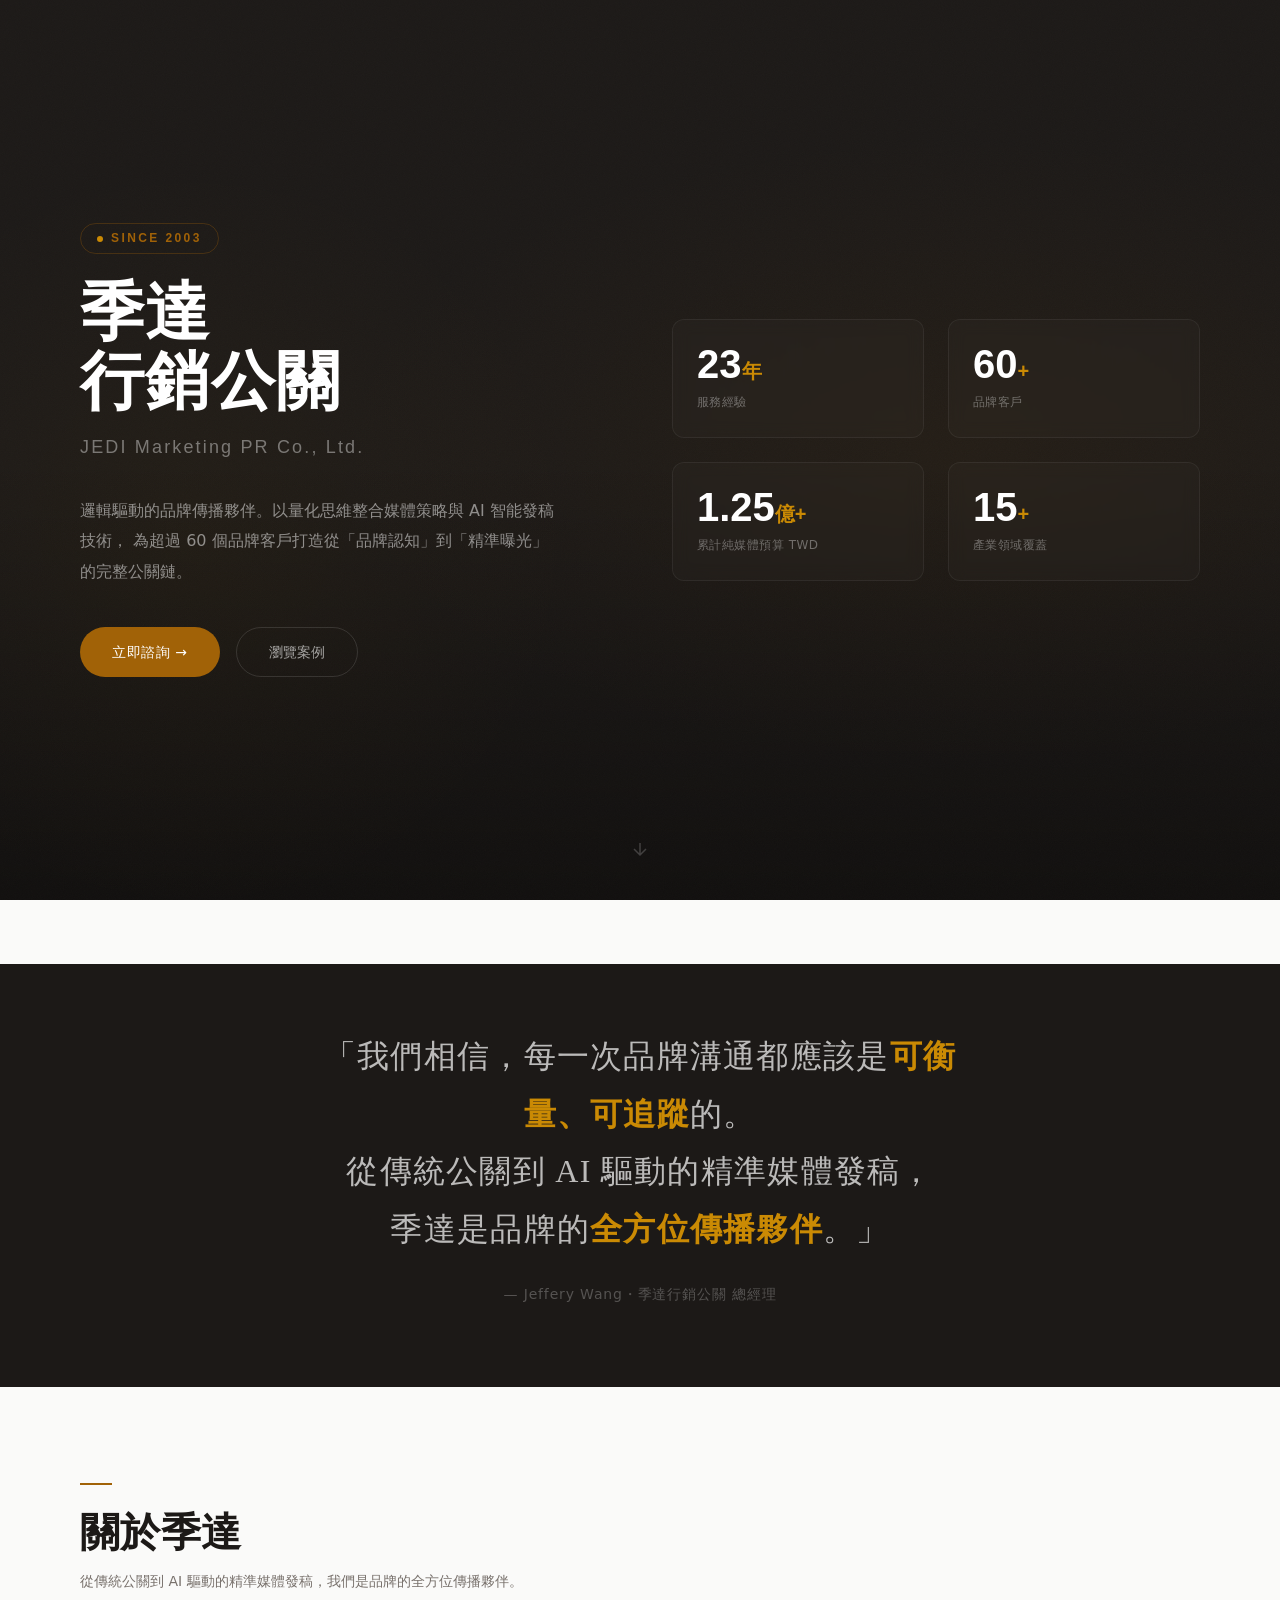
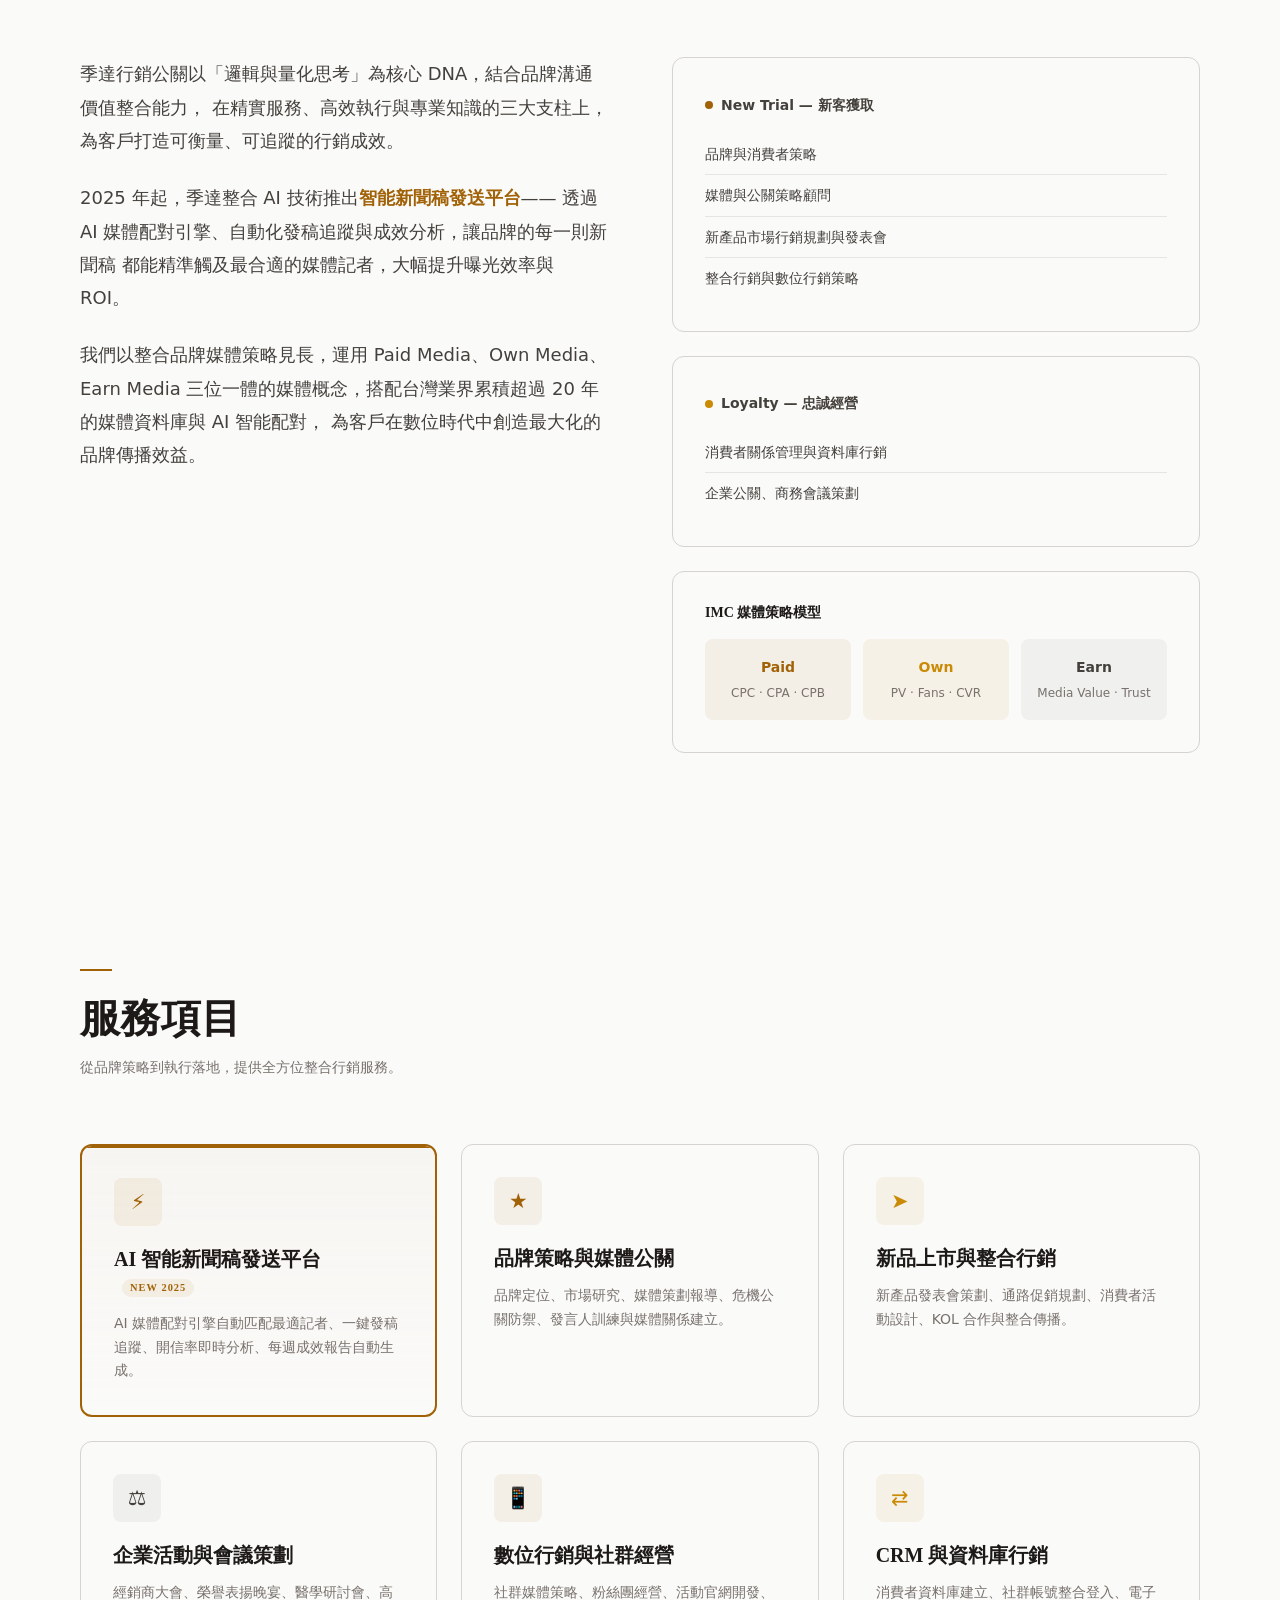
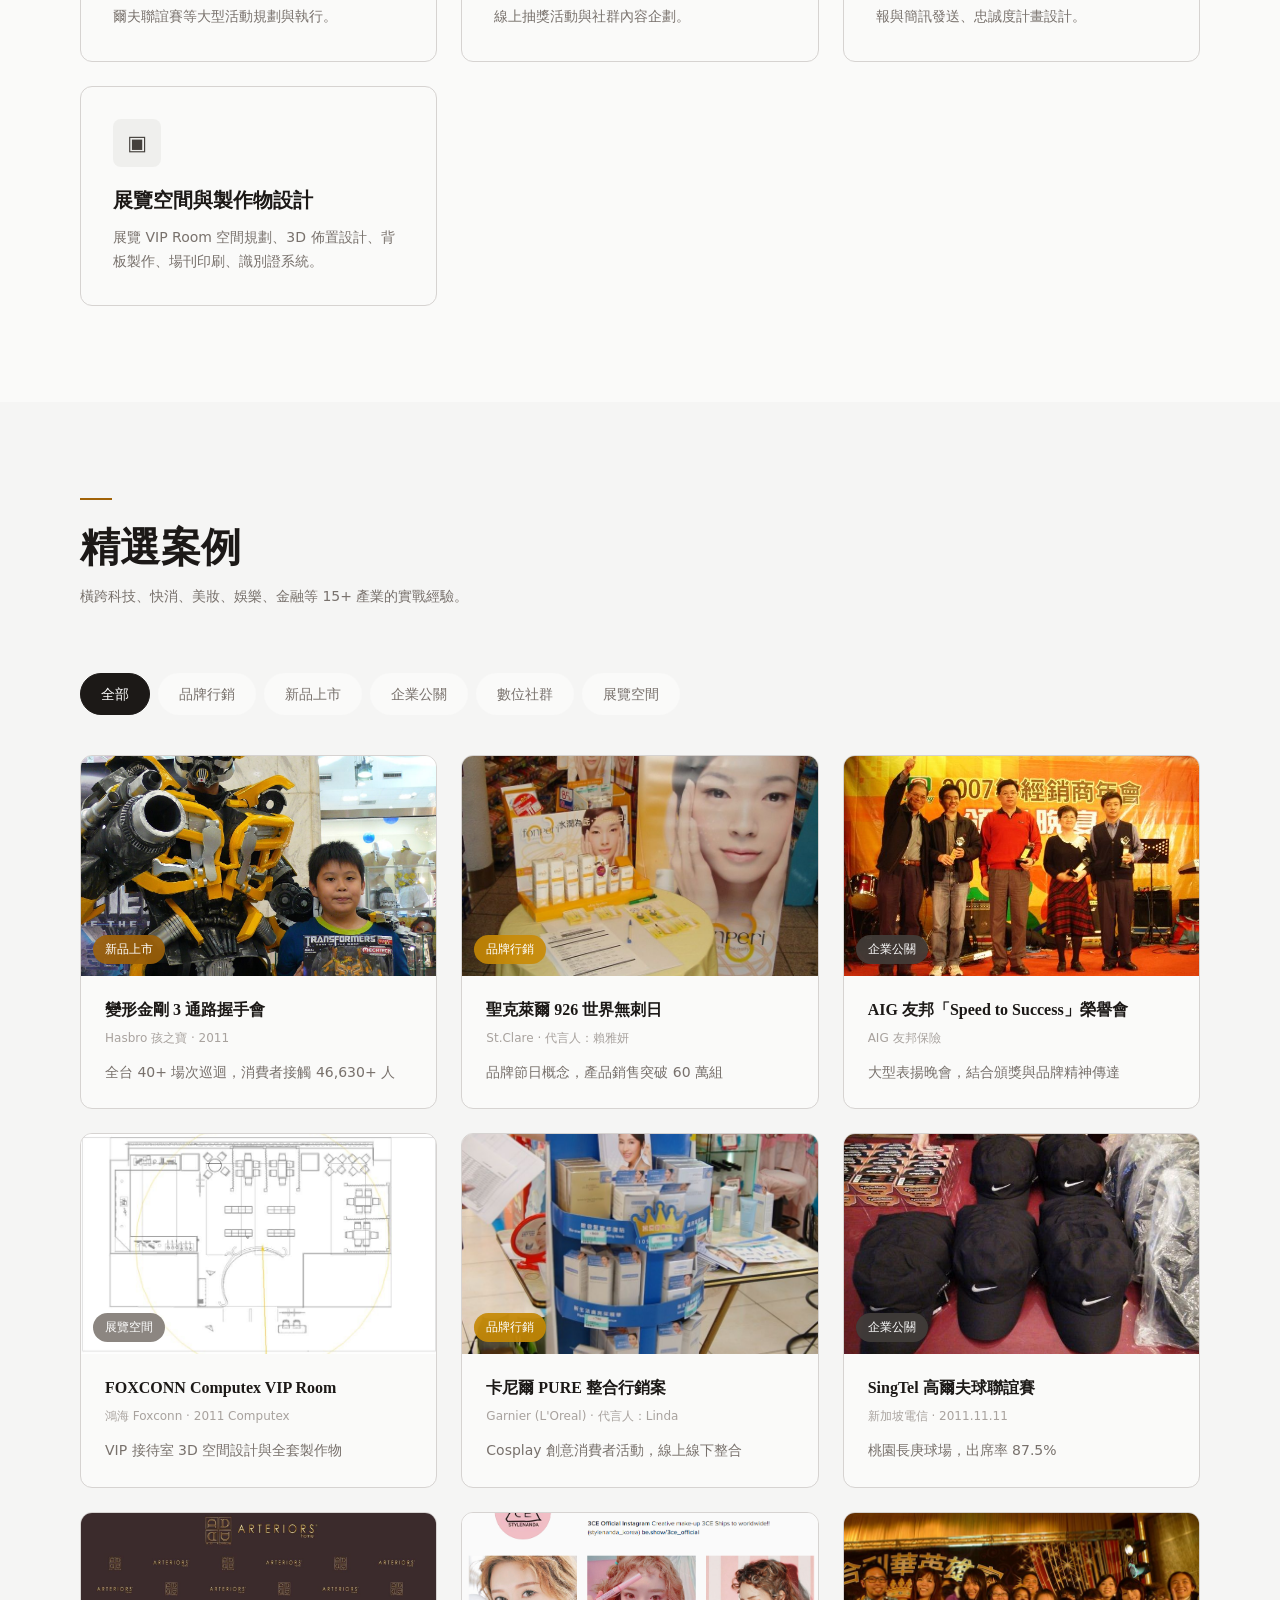
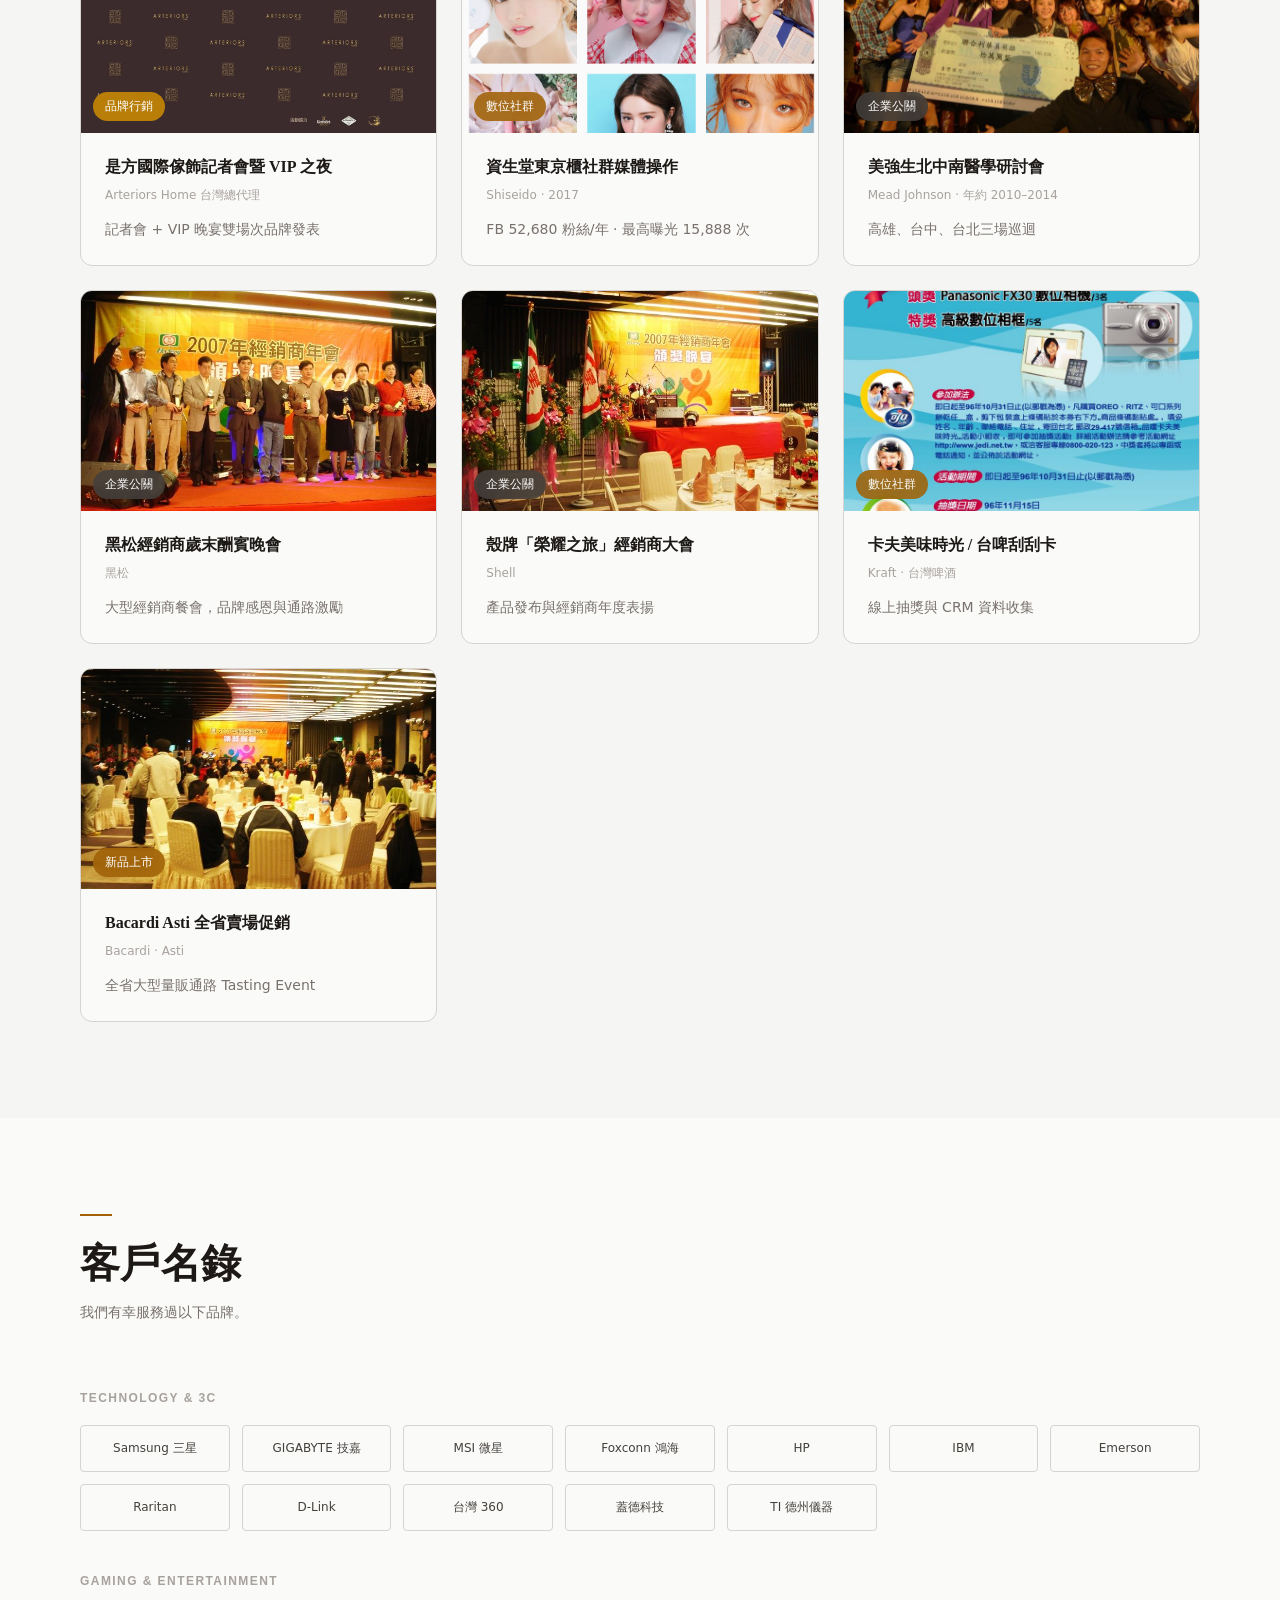
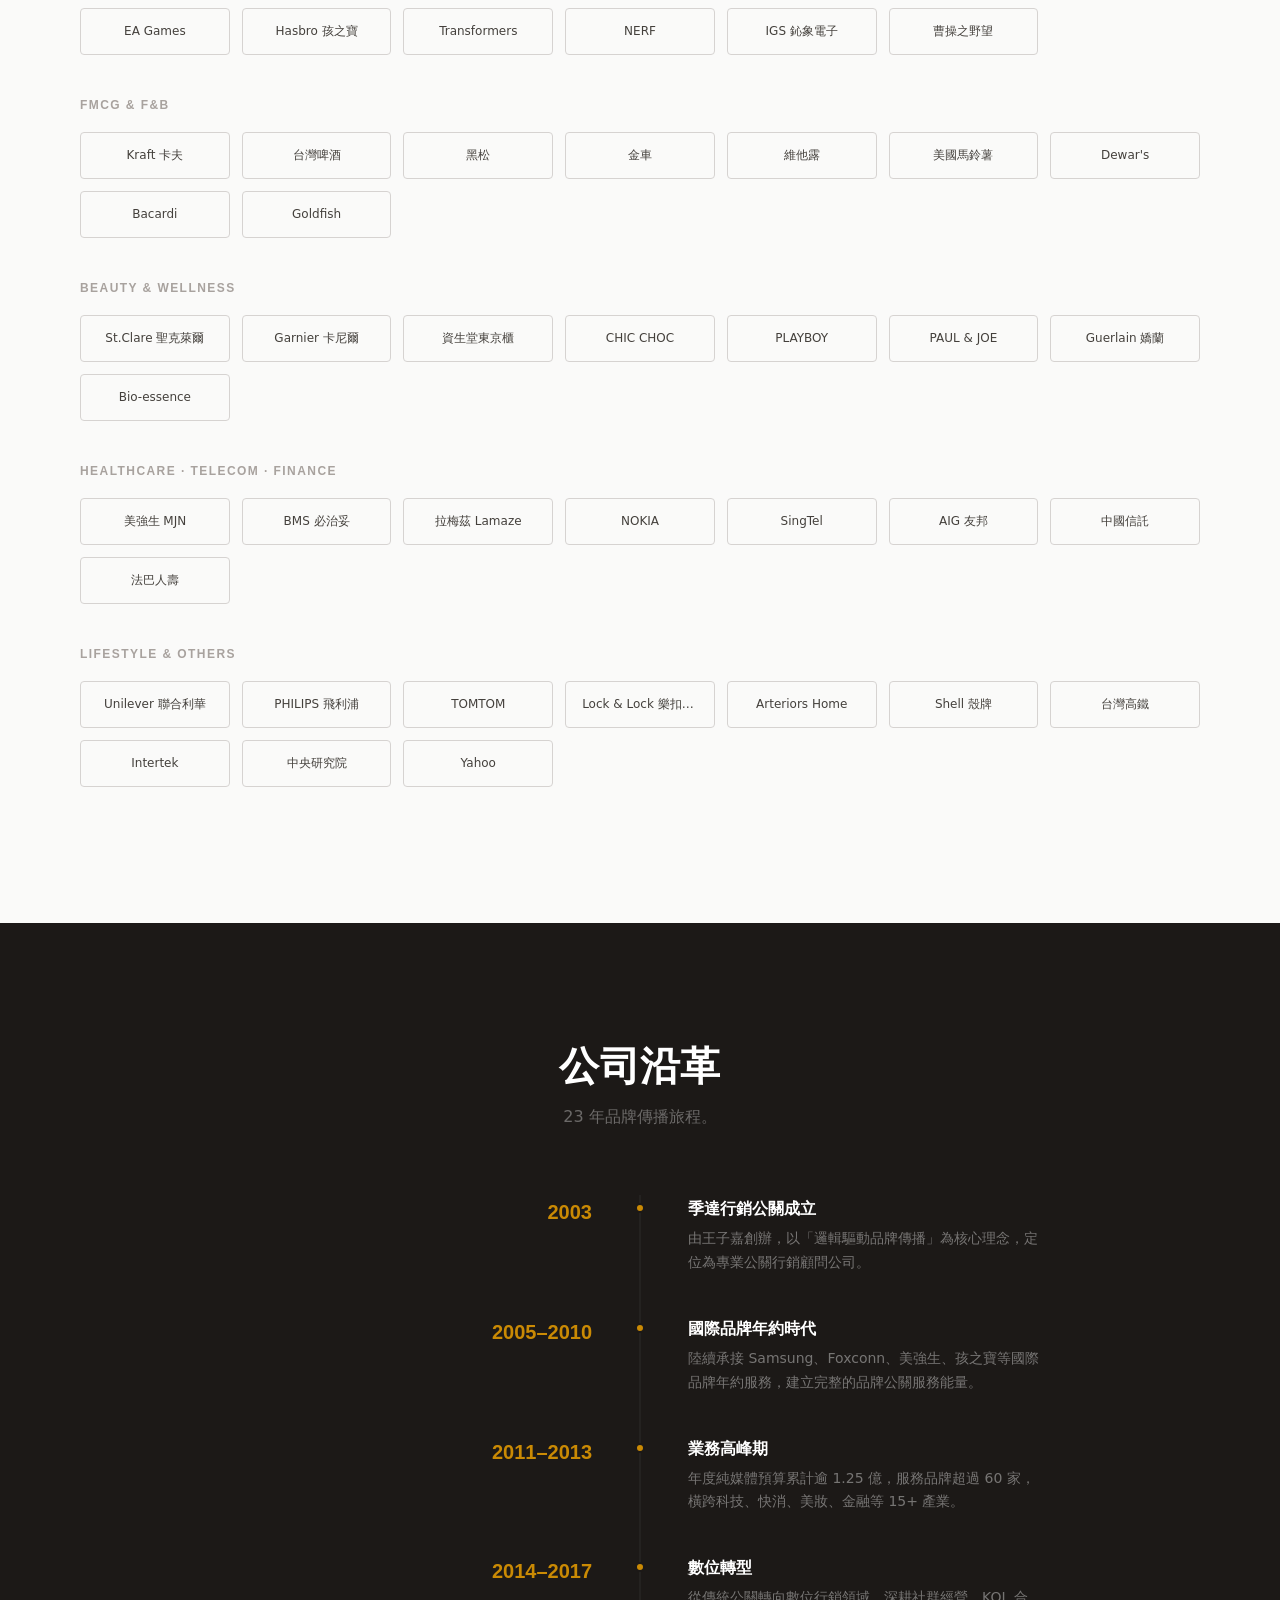
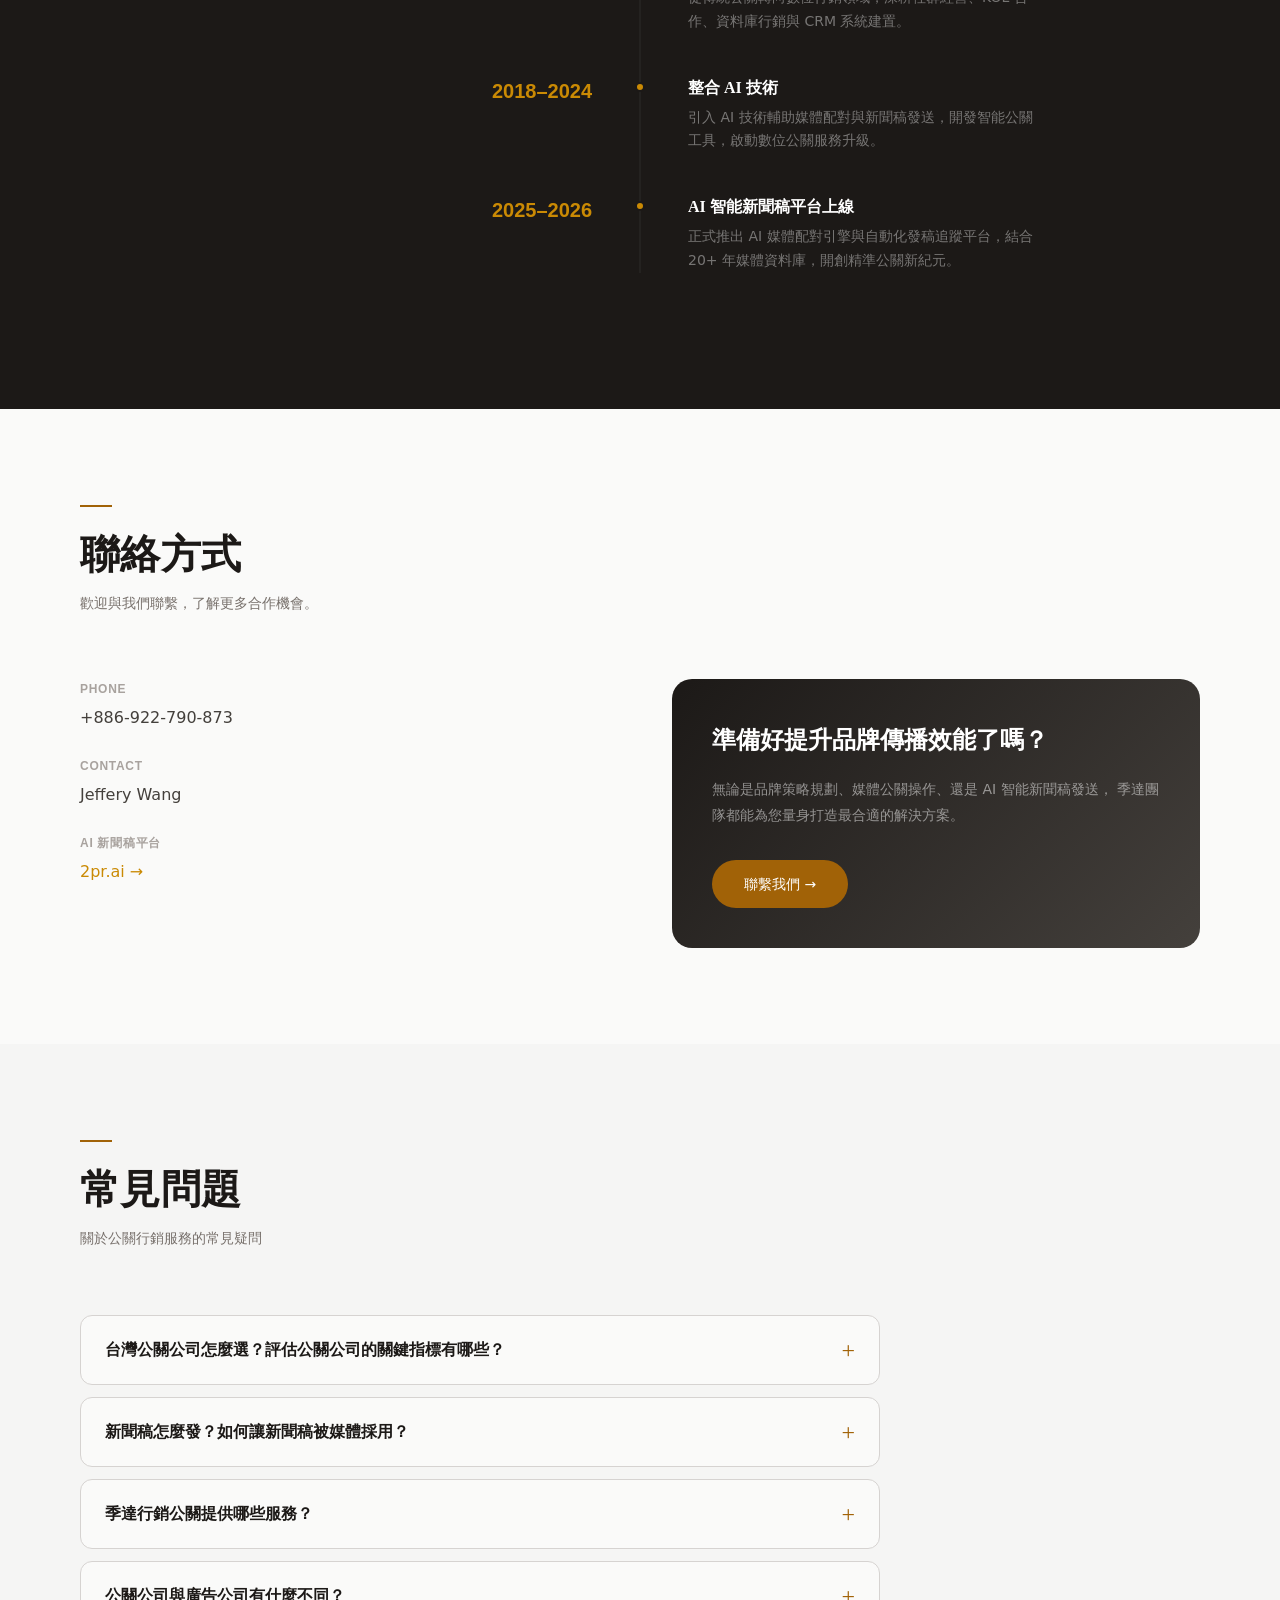
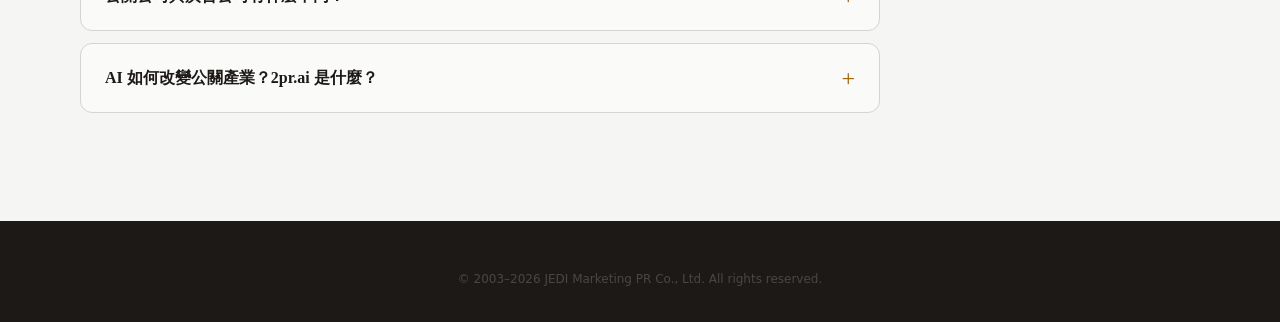
==== index.html @ 0f9c150e "feat: 聯絡表單+Turnstile+honeypot+n8n webhook - contact.html: Cloudflare Turnstile 驗證（測試 sitekey） - cont" ====
<!DOCTYPE html>
<html lang="zh-Hant">
<head>
<meta charset="UTF-8">
<meta name="viewport" content="width=device-width, initial-scale=1.0">
<title>季達行銷公關 JEDI Marketing PR | Since 2003 — 品牌策略 · 媒體公關 · 整合行銷</title>
<meta name="description" content="季達行銷公關 JEDI Marketing PR Co., Ltd. — 23年品牌策略、媒體公關、整合行銷經驗。服務超過 60 個品牌客戶，累計純媒體預算逾 1.25 億。">
<meta name="keywords" content="季達,JEDI,行銷公關,品牌策略,媒體公關,整合行銷,AI新聞稿,PR,Marketing">
<meta property="og:title" content="季達行銷公關 JEDI Marketing PR">
<meta property="og:description" content="Since 2003 — 邏輯驅動的品牌傳播夥伴">
<meta property="og:type" content="website">
<meta property="og:url" content="https://jedi.net.tw/">
<meta property="og:image" content="https://jedi.net.tw/images/10_公司簡介_JEDI/JEDI_品牌策略_01.png">
<link rel="canonical" href="https://jedi.net.tw/">
<script type="application/ld+json">
{
  "@context": "https://schema.org",
  "@type": ["LocalBusiness", "ProfessionalService"],
  "name": "季達行銷公關有限公司",
  "alternateName": "JEDI Marketing PR Co., Ltd.",
  "url": "https://jedi.net.tw",
  "telephone": "+886-922-790-873",
  "foundingDate": "2003",
  "description": "23年品牌策略、媒體公關、整合行銷經驗。服務超過60個品牌客戶，結合AI技術提供智能新聞稿發送服務。",
  "knowsAbout": ["品牌策略", "媒體公關", "整合行銷", "AI新聞稿", "數位行銷", "危機公關"],
  "areaServed": {
    "@type": "Country",
    "name": "Taiwan"
  },
  "sameAs": ["https://2pr.ai"]
}
</script>
<link rel="preconnect" href="https://fonts.googleapis.com">
<link rel="preconnect" href="https://fonts.gstatic.com" crossorigin>
<style>
/* ========================================
   JEDI Marketing PR — Official Website 2026
   Design System: UI/UX Pro Max Methodology
   Palette: E-commerce Luxury (Dark + Gold)
   Typography: Chinese Traditional (Noto Serif TC + Noto Sans TC)
   Pattern: Scroll-Triggered Storytelling + Enterprise Gateway
   CRAP: Contrast · Repetition · Alignment · Proximity
   ======================================== */

/* --- RESET & BASE --- */
*, *::before, *::after { box-sizing: border-box; margin: 0; padding: 0; }

:root {
  /* Color — Luxury Dark + Gold */
  --c-ink: #1C1917;
  --c-ink-80: #292524;
  --c-ink-60: #44403C;
  --c-ink-40: #78716C;
  --c-ink-20: #A8A29E;
  --c-surface: #FAFAF9;
  --c-surface-dim: #F5F5F4;
  --c-surface-dimmer: #E7E5E4;
  --c-border: #D6D3D1;
  --c-accent: #A16207;
  --c-accent-light: #CA8A04;
  --c-accent-soft: rgba(161,98,7,0.08);
  --c-accent-warm: #D97706;
  --c-dark: #1C1917;
  --c-dark-soft: #292524;
  --c-dark-mid: #44403C;

  /* Typography Scale — 1.25 Major Third */
  --fs-xs: 0.75rem;
  --fs-sm: 0.875rem;
  --fs-base: 1rem;
  --fs-md: 1.125rem;
  --fs-lg: 1.25rem;
  --fs-xl: 1.5rem;
  --fs-2xl: 2rem;
  --fs-3xl: 2.5rem;
  --fs-4xl: 3.25rem;
  --fs-5xl: 4rem;
  --fs-6xl: 5rem;

  /* Spacing — 4px base */
  --sp-1: 0.25rem; --sp-2: 0.5rem; --sp-3: 0.75rem; --sp-4: 1rem;
  --sp-5: 1.25rem; --sp-6: 1.5rem; --sp-8: 2rem; --sp-10: 2.5rem;
  --sp-12: 3rem; --sp-16: 4rem; --sp-20: 5rem; --sp-24: 6rem;
  --sp-32: 8rem;

  /* Radius */
  --r-sm: 4px; --r-md: 8px; --r-lg: 12px; --r-xl: 20px; --r-2xl: 28px; --r-full: 9999px;

  /* Shadow — layered */
  --shadow-sm: 0 1px 2px rgba(28,25,23,0.04);
  --shadow-md: 0 4px 16px rgba(28,25,23,0.06), 0 1px 4px rgba(28,25,23,0.04);
  --shadow-lg: 0 12px 40px rgba(28,25,23,0.08), 0 4px 12px rgba(28,25,23,0.04);
  --shadow-xl: 0 24px 64px rgba(28,25,23,0.12), 0 8px 24px rgba(28,25,23,0.06);

  /* Transition */
  --ease-out: cubic-bezier(0.16, 1, 0.3, 1);
  --t-fast: 150ms;
  --t-normal: 300ms;
  --t-slow: 500ms;

  /* Layout */
  --max-w: 1200px;
  --gutter: clamp(1.25rem, 4vw, 2.5rem);
}

@import url('https://fonts.googleapis.com/css2?family=Noto+Sans+TC:wght@300;400;500;700;900&family=Noto+Serif+TC:wght@400;500;600;700;900&family=Inter:wght@300;400;500;600;700&display=swap');

html { scroll-behavior: smooth; -webkit-font-smoothing: antialiased; -moz-osx-font-smoothing: grayscale; overflow-x: clip; }

body {
  font-family: 'Noto Sans TC', 'Inter', -apple-system, system-ui, sans-serif;
  color: var(--c-ink-60);
  line-height: 1.75;
  font-size: var(--fs-base);
  background: var(--c-surface);
}

img { display: block; max-width: 100%; }
a { text-decoration: none; color: inherit; transition: color var(--t-fast); }
button { cursor: pointer; border: none; background: none; font: inherit; }

h1, h2, h3 { font-family: 'Noto Serif TC', serif; }

/* --- UTILITY --- */
.container { max-width: var(--max-w); margin: 0 auto; padding: 0 var(--gutter); }
.section-pad { padding: var(--sp-24) 0; }

/* --- TYPOGRAPHY --- */
.eyebrow {
  font-family: 'Inter', sans-serif;
  font-size: var(--fs-xs);
  font-weight: 600;
  letter-spacing: 0.2em;
  text-transform: uppercase;
  color: var(--c-accent);
}

.heading-1 {
  font-family: 'Noto Serif TC', serif;
  font-size: clamp(var(--fs-3xl), 7vw, var(--fs-6xl));
  font-weight: 900;
  line-height: 1.08;
  letter-spacing: 0.02em;
  color: var(--c-ink);
}

.heading-2 {
  font-family: 'Noto Serif TC', serif;
  font-size: clamp(var(--fs-xl), 3.5vw, var(--fs-3xl));
  font-weight: 700;
  line-height: 1.2;
  letter-spacing: 0.01em;
  color: var(--c-ink);
}

.heading-3 {
  font-family: 'Noto Serif TC', serif;
  font-size: var(--fs-lg);
  font-weight: 600;
  line-height: 1.35;
  color: var(--c-ink);
}

.body-lg { font-size: var(--fs-md); line-height: 1.85; color: var(--c-ink-60); }
.body-sm { font-size: var(--fs-sm); line-height: 1.6; color: var(--c-ink-40); }
.caption { font-size: var(--fs-xs); color: var(--c-ink-40); letter-spacing: 0.02em; }

/* --- SECTION HEADER --- */
.section-header { margin-bottom: var(--sp-16); }
.section-header .line {
  width: 32px; height: 2px;
  background: var(--c-accent);
  margin-bottom: var(--sp-6);
}
.section-header .sub {
  font-size: var(--fs-sm);
  color: var(--c-ink-40);
  margin-top: var(--sp-3);
  max-width: 520px;
}

/* ============================
   NAVIGATION
   ============================ */
.nav {
  position: fixed; top: 0; left: 0; right: 0; z-index: 100;
  padding: var(--sp-4) 0;
  background: rgba(28,25,23,0.92);
  backdrop-filter: blur(20px) saturate(180%);
  -webkit-backdrop-filter: blur(20px) saturate(180%);
  transform: translateY(-100%);
  transition: transform var(--t-normal) var(--ease-out);
  border-bottom: 1px solid rgba(255,255,255,0.06);
}
.nav.visible { transform: translateY(0); }
.nav-inner { display: flex; align-items: center; justify-content: space-between; }
.nav-logo {
  font-family: 'Noto Serif TC', serif;
  color: #fff;
  font-weight: 700;
  font-size: var(--fs-md);
  letter-spacing: 0.15em;
}
.nav-logo span { color: var(--c-accent-light); font-weight: 400; font-size: var(--fs-xs); margin-left: var(--sp-2); letter-spacing: 0.08em; }
.nav-links { display: flex; gap: var(--sp-8); }
.nav-links a {
  color: rgba(255,255,255,0.5);
  font-size: var(--fs-sm);
  font-weight: 400;
  letter-spacing: 0.06em;
  padding: var(--sp-2) 0;
  position: relative;
}
.nav-links a::after {
  content: ''; position: absolute; bottom: 0; left: 0; right: 0;
  height: 1px; background: var(--c-accent-light);
  transform: scaleX(0); transition: transform var(--t-normal) var(--ease-out);
}
.nav-links a:hover { color: rgba(255,255,255,0.9); }
.nav-links a:hover::after { transform: scaleX(1); }
.nav-hamburger { display: none; color: #fff; font-size: 1.4rem; padding: var(--sp-2); }

/* ============================
   HERO — Full-viewport immersive
   ============================ */
.hero {
  min-height: 100vh; min-height: 100dvh;
  display: flex; align-items: center;
  background: var(--c-dark);
  position: relative; overflow: hidden;
}
.hero::before {
  content: ''; position: absolute; inset: 0;
  background:
    radial-gradient(ellipse 70% 50% at 75% 50%, rgba(161,98,7,0.06) 0%, transparent 70%),
    radial-gradient(ellipse 50% 70% at 15% 60%, rgba(202,138,4,0.04) 0%, transparent 60%),
    linear-gradient(180deg, transparent 50%, rgba(0,0,0,0.4) 100%);
}
/* Noise texture */
.hero::after {
  content: ''; position: absolute; inset: 0; opacity: 0.025;
  background-image: url("data:image/svg+xml,%3Csvg viewBox='0 0 256 256' xmlns='http://www.w3.org/2000/svg'%3E%3Cfilter id='n'%3E%3CfeTurbulence type='fractalNoise' baseFrequency='0.85' numOctaves='4' stitchTiles='stitch'/%3E%3C/filter%3E%3Crect width='100%25' height='100%25' filter='url(%23n)'/%3E%3C/svg%3E");
  background-size: 200px;
}

.hero-content { position: relative; z-index: 1; width: 100%; }
.hero-layout { display: grid; grid-template-columns: 1fr 1fr; gap: var(--sp-16); align-items: center; }
.hero-text { max-width: 560px; }
.hero-badge {
  display: inline-flex; align-items: center; gap: var(--sp-2);
  padding: var(--sp-1) var(--sp-4);
  border: 1px solid rgba(161,98,7,0.3);
  border-radius: var(--r-full);
  margin-bottom: var(--sp-6);
}
.hero-badge .dot { width: 6px; height: 6px; border-radius: 50%; background: var(--c-accent-light); animation: pulse 2s ease-in-out infinite; }
@keyframes pulse { 0%,100% { opacity: 1; } 50% { opacity: 0.4; } }

.hero h1 { color: #fff; margin-bottom: var(--sp-4); white-space: nowrap; font-size: clamp(2.5rem, 5vw, 4rem); }
.hero h1 .gold { color: var(--c-accent-light); }
.hero .subtitle {
  font-family: 'Inter', sans-serif;
  font-size: var(--fs-md);
  font-weight: 300;
  color: rgba(255,255,255,0.4);
  letter-spacing: 0.12em;
  margin-bottom: var(--sp-8);
}
.hero .desc {
  font-size: var(--fs-base);
  color: rgba(255,255,255,0.5);
  line-height: 1.9;
  max-width: 480px;
}

.hero-cta { display: flex; gap: var(--sp-4); margin-top: var(--sp-10); flex-wrap: wrap; }

.btn-primary {
  display: inline-flex; align-items: center; gap: var(--sp-2);
  padding: var(--sp-3) var(--sp-8);
  background: var(--c-accent);
  color: #fff;
  font-weight: 500; font-size: var(--fs-sm);
  border-radius: var(--r-full);
  transition: all var(--t-normal) var(--ease-out);
  letter-spacing: 0.04em;
}
.btn-primary:hover { background: var(--c-accent-warm); transform: translateY(-2px); box-shadow: 0 8px 32px rgba(161,98,7,0.4); }

.btn-outline {
  display: inline-flex; align-items: center; gap: var(--sp-2);
  padding: var(--sp-3) var(--sp-8);
  color: rgba(255,255,255,0.6);
  font-weight: 400; font-size: var(--fs-sm);
  border: 1px solid rgba(255,255,255,0.12);
  border-radius: var(--r-full);
  transition: all var(--t-normal) var(--ease-out);
}
.btn-outline:hover { border-color: rgba(255,255,255,0.35); color: #fff; }

/* Hero right — key metrics */
.hero-metrics {
  display: grid; grid-template-columns: 1fr 1fr; gap: var(--sp-6);
}
.hero-metric {
  padding: var(--sp-6);
  border: 1px solid rgba(255,255,255,0.06);
  border-radius: var(--r-lg);
  background: rgba(255,255,255,0.02);
  backdrop-filter: blur(8px);
}
.hero-metric .num {
  font-family: 'Inter', sans-serif;
  font-size: var(--fs-3xl);
  font-weight: 700;
  color: #fff;
  line-height: 1;
}
.hero-metric .num span { color: var(--c-accent-light); font-size: 0.5em; }
.hero-metric .label {
  font-size: var(--fs-xs);
  color: rgba(255,255,255,0.35);
  margin-top: var(--sp-2);
  letter-spacing: 0.04em;
}

.scroll-hint {
  position: absolute; bottom: var(--sp-8); left: 50%;
  transform: translateX(-50%);
  color: rgba(255,255,255,0.2);
  animation: float 3s ease-in-out infinite;
}
@keyframes float {
  0%, 100% { transform: translateX(-50%) translateY(0); }
  50% { transform: translateX(-50%) translateY(10px); }
}

/* ============================
   STORY BAND — Narrative intro
   ============================ */
.story-band {
  background: var(--c-dark);
  padding: var(--sp-20) 0;
  padding-top: var(--sp-16);
  border-top: none;
  margin-top: var(--sp-16);
}
.story-inner { max-width: 680px; margin: 0 auto; text-align: center; }
.story-band blockquote {
  font-family: 'Noto Serif TC', serif;
  font-size: clamp(var(--fs-lg), 2.5vw, var(--fs-2xl));
  font-weight: 400;
  color: rgba(255,255,255,0.7);
  line-height: 1.8;
  letter-spacing: 0.04em;
}
.story-band blockquote .highlight {
  color: var(--c-accent-light);
  font-weight: 600;
}
.story-band .attribution {
  margin-top: var(--sp-6);
  font-size: var(--fs-sm);
  color: rgba(255,255,255,0.25);
  letter-spacing: 0.06em;
}

/* ============================
   ABOUT
   ============================ */
.about { background: var(--c-surface); }
.about-grid { display: grid; grid-template-columns: 1fr 1fr; gap: var(--sp-16); align-items: start; }
.about-prose p { margin-bottom: var(--sp-6); }

.framework-card {
  background: var(--c-surface);
  border: 1px solid var(--c-border);
  border-radius: var(--r-lg);
  padding: var(--sp-8);
  margin-bottom: var(--sp-6);
  transition: box-shadow var(--t-normal) var(--ease-out);
}
.framework-card:hover { box-shadow: var(--shadow-md); }
.framework-label {
  display: inline-flex; align-items: center; gap: var(--sp-2);
  font-weight: 600; font-size: var(--fs-sm); margin-bottom: var(--sp-4);
}
.framework-label .dot { width: 8px; height: 8px; border-radius: 50%; }
.framework-list { list-style: none; padding: 0; }
.framework-list li {
  font-size: var(--fs-sm); color: var(--c-ink-60);
  padding: var(--sp-2) 0;
  border-bottom: 1px solid var(--c-surface-dimmer);
}
.framework-list li:last-child { border: none; }

.media-model { display: grid; grid-template-columns: repeat(3, 1fr); gap: var(--sp-3); }
.media-model-item {
  padding: var(--sp-4);
  border-radius: var(--r-md);
  text-align: center;
}
.media-model-item .label { font-weight: 600; font-size: var(--fs-sm); margin-bottom: var(--sp-1); }
.media-model-item .metrics { font-size: var(--fs-xs); color: var(--c-ink-40); }

/* ============================
   SERVICES
   ============================ */
.services-grid { display: grid; grid-template-columns: repeat(3, 1fr); gap: var(--sp-6); }
.svc-card {
  background: var(--c-surface);
  border: 1px solid var(--c-border);
  border-radius: var(--r-lg);
  padding: var(--sp-8);
  transition: all var(--t-normal) var(--ease-out);
  position: relative;
  overflow: hidden;
}
.svc-card::before {
  content: ''; position: absolute; top: 0; left: 0; right: 0;
  height: 2px; background: transparent;
  transition: background var(--t-normal);
}
.svc-card:hover {
  border-color: var(--c-ink-20);
  box-shadow: var(--shadow-lg);
  transform: translateY(-4px);
}
.svc-card:hover::before { background: var(--c-accent); }

.svc-icon {
  width: 48px; height: 48px;
  border-radius: var(--r-md);
  display: grid; place-items: center;
  font-size: 1.3rem;
  margin-bottom: var(--sp-5);
}
.svc-card h3 { margin-bottom: var(--sp-3); }
.svc-card p { font-size: var(--fs-sm); color: var(--c-ink-40); line-height: 1.7; }

.svc-featured {
  border-color: var(--c-accent);
  border-width: 2px;
  background: linear-gradient(180deg, rgba(161,98,7,0.03) 0%, var(--c-surface) 100%);
}
.svc-featured::before { background: var(--c-accent); }
.svc-badge {
  display: inline-block;
  font-size: 0.65rem;
  font-weight: 700;
  letter-spacing: 0.1em;
  color: var(--c-accent);
  background: var(--c-accent-soft);
  padding: 2px 8px;
  border-radius: var(--r-full);
  margin-left: var(--sp-2);
  vertical-align: middle;
}

/* --- Media Highlight Dark Banner --- */
.media-hl {
  background: var(--c-dark);
  border-radius: var(--r-xl);
  padding: var(--sp-12);
  margin: var(--sp-12) 0;
  color: #fff;
}
.media-hl-grid { display: grid; grid-template-columns: repeat(3, 1fr); gap: var(--sp-10); margin-top: var(--sp-10); }
.media-hl-val {
  font-family: 'Inter', sans-serif;
  font-size: var(--fs-2xl); font-weight: 700;
  color: var(--c-accent-light);
  line-height: 1;
}
.media-hl-label { font-size: var(--fs-sm); color: rgba(255,255,255,0.65); margin-top: var(--sp-2); }
.media-hl-sub { font-size: var(--fs-xs); color: rgba(255,255,255,0.3); margin-top: var(--sp-1); }

/* ============================
   CASES
   ============================ */
.cases { background: var(--c-surface-dim); }

.filter-bar { display: flex; flex-wrap: wrap; gap: var(--sp-2); margin-bottom: var(--sp-10); }
.filter-btn {
  padding: var(--sp-2) var(--sp-5);
  border-radius: var(--r-full);
  font-size: var(--fs-sm); font-weight: 400;
  color: var(--c-ink-40);
  border: 1px solid transparent;
  background: var(--c-surface);
  transition: all var(--t-fast);
}
.filter-btn:hover { color: var(--c-ink-60); border-color: var(--c-border); }
.filter-btn.active {
  background: var(--c-dark);
  color: #fff;
  border-color: var(--c-dark);
}

.cases-grid {
  display: grid;
  grid-template-columns: repeat(auto-fill, minmax(min(340px, 100%), 1fr));
  gap: var(--sp-6);
}

.case-card {
  background: var(--c-surface);
  border-radius: var(--r-lg);
  overflow: hidden;
  border: 1px solid var(--c-border);
  transition: all var(--t-normal) var(--ease-out);
  cursor: pointer;
}
.case-card:hover {
  border-color: var(--c-ink-20);
  box-shadow: var(--shadow-xl);
  transform: translateY(-6px);
}
.case-img {
  width: 100%; height: 220px; object-fit: cover;
  transition: transform var(--t-slow) var(--ease-out);
}
.case-card:hover .case-img { transform: scale(1.05); }
.case-img-wrap { overflow: hidden; position: relative; }
.case-tag {
  position: absolute; bottom: var(--sp-3); left: var(--sp-3);
  padding: var(--sp-1) var(--sp-3);
  border-radius: var(--r-full);
  font-size: var(--fs-xs); font-weight: 500;
  color: #fff;
  backdrop-filter: blur(8px);
  -webkit-backdrop-filter: blur(8px);
}
.case-body { padding: var(--sp-5) var(--sp-6) var(--sp-6); }
.case-body h3 { font-family: 'Noto Serif TC', serif; font-size: var(--fs-base); font-weight: 600; color: var(--c-ink); margin-bottom: var(--sp-1); }
.case-meta { font-size: var(--fs-xs); color: var(--c-ink-20); margin-bottom: var(--sp-3); }
.case-desc { font-size: var(--fs-sm); color: var(--c-ink-40); line-height: 1.65; }

/* ============================
   CLIENTS
   ============================ */
.client-section-label {
  font-family: 'Inter', sans-serif;
  font-size: var(--fs-xs); font-weight: 600; letter-spacing: 0.12em;
  color: var(--c-ink-20); margin-bottom: var(--sp-4);
  text-transform: uppercase;
}
.client-grid {
  display: grid;
  grid-template-columns: repeat(auto-fill, minmax(130px, 1fr));
  gap: var(--sp-3);
  margin-bottom: var(--sp-10);
}
.client-chip {
  background: var(--c-surface);
  border: 1px solid var(--c-border);
  border-radius: var(--r-sm);
  padding: var(--sp-3) var(--sp-4);
  font-size: var(--fs-xs);
  color: var(--c-ink-60);
  text-align: center;
  transition: all var(--t-fast);
  white-space: nowrap;
  overflow: hidden;
  text-overflow: ellipsis;
}
.client-chip:hover {
  background: var(--c-surface);
  border-color: var(--c-accent);
  color: var(--c-ink);
  box-shadow: var(--shadow-sm);
}

/* ============================
   TIMELINE
   ============================ */
.timeline-section { background: var(--c-dark); overflow: visible; }
.timeline-header { text-align: center; margin-bottom: var(--sp-16); }
.timeline-header .heading-2 { color: #fff; }
.timeline-header .sub { color: rgba(255,255,255,0.35); margin: var(--sp-3) auto 0; }
.timeline-header .line { background: var(--c-accent-light); margin: 0 auto var(--sp-6); }

.timeline-track {
  position: relative;
  max-width: 800px;
  margin: 0 auto;
}
.timeline-track::before {
  content: '';
  position: absolute;
  left: 50%;
  top: 0; bottom: 0;
  width: 1px;
  background: rgba(255,255,255,0.08);
  transform: translateX(-50%);
}
.tl-item {
  display: grid;
  grid-template-columns: 1fr 1fr;
  gap: var(--sp-8);
  margin-bottom: var(--sp-10);
  position: relative;
}
.tl-item::before {
  content: '';
  position: absolute;
  left: 50%; top: 8px;
  width: 10px; height: 10px;
  border-radius: 50%;
  background: var(--c-accent-light);
  transform: translateX(-50%);
  border: 2px solid var(--c-dark);
  z-index: 2;
}
.tl-year {
  font-family: 'Inter', sans-serif;
  font-size: var(--fs-lg);
  font-weight: 700;
  color: var(--c-accent-light);
  text-align: right;
  padding-right: var(--sp-8);
}
.tl-content {
  padding-left: var(--sp-8);
}
.tl-content h4 {
  font-family: 'Noto Serif TC', serif;
  font-size: var(--fs-base);
  font-weight: 600;
  color: #fff;
  margin-bottom: var(--sp-1);
}
.tl-content p {
  font-size: var(--fs-sm);
  color: rgba(255,255,255,0.4);
  line-height: 1.7;
}

/* ============================
   CONTACT
   ============================ */
.contact-grid { display: grid; grid-template-columns: 1fr 1fr; gap: var(--sp-16); align-items: start; }
.contact-info { list-style: none; padding: 0; }
.contact-info li { margin-bottom: var(--sp-6); }
.contact-info .label {
  font-family: 'Inter', sans-serif;
  font-size: var(--fs-xs); font-weight: 600;
  color: var(--c-ink-20);
  margin-bottom: var(--sp-1);
  letter-spacing: 0.06em;
  text-transform: uppercase;
}
.contact-info .value { font-size: var(--fs-base); color: var(--c-ink-60); }

.contact-cta-card {
  background: linear-gradient(135deg, var(--c-dark) 0%, var(--c-dark-mid) 100%);
  border-radius: var(--r-xl);
  padding: var(--sp-10);
  color: #fff;
}
.contact-cta-card h3 {
  font-family: 'Noto Serif TC', serif;
  font-size: var(--fs-xl);
  font-weight: 700;
  margin-bottom: var(--sp-4);
}
.contact-cta-card p {
  font-size: var(--fs-sm);
  color: rgba(255,255,255,0.5);
  line-height: 1.8;
  margin-bottom: var(--sp-8);
}
.btn-gold {
  display: inline-flex; align-items: center; gap: var(--sp-2);
  padding: var(--sp-3) var(--sp-8);
  background: var(--c-accent);
  color: #fff;
  font-weight: 500; font-size: var(--fs-sm);
  border-radius: var(--r-full);
  transition: all var(--t-normal) var(--ease-out);
}
.btn-gold:hover { background: var(--c-accent-warm); box-shadow: 0 8px 24px rgba(161,98,7,0.35); }

/* ============================
   FOOTER
   ============================ */
.footer {
  background: var(--c-dark);
  padding: var(--sp-8) 0;
  margin-bottom: 0;
  border: none;
  min-height: unset;
}
.footer-inner {
  display: flex; justify-content: space-between; align-items: start;
  padding-top: var(--sp-4);
}
.footer-brand {
  font-family: 'Noto Serif TC', serif;
  font-size: var(--fs-md);
  font-weight: 700;
  color: #fff;
  letter-spacing: 0.1em;
  margin-bottom: var(--sp-2);
}
.footer-sub { font-size: var(--fs-xs); color: rgba(255,255,255,0.25); line-height: 1.6; }
.footer-copy { font-size: var(--fs-xs); color: rgba(255,255,255,0.2); text-align: right; }

/* ============================
   MODAL
   ============================ */
.modal-overlay {
  position: fixed; inset: 0;
  background: rgba(28,25,23,0.7);
  backdrop-filter: blur(6px);
  -webkit-backdrop-filter: blur(6px);
  z-index: 200;
  display: flex; align-items: center; justify-content: center;
  padding: var(--sp-6);
  opacity: 0; pointer-events: none;
  transition: opacity var(--t-normal) var(--ease-out);
}
.modal-overlay.active { opacity: 1; pointer-events: auto; }

.modal {
  background: var(--c-surface);
  border-radius: var(--r-2xl);
  max-width: 720px; width: 100%;
  max-height: 88vh; overflow-y: auto;
  position: relative;
  transform: translateY(20px) scale(0.97);
  transition: transform var(--t-normal) var(--ease-out);
  box-shadow: var(--shadow-xl);
}
.modal-overlay.active .modal { transform: translateY(0) scale(1); }

.modal-close {
  position: absolute; top: var(--sp-4); right: var(--sp-4); z-index: 10;
  width: 36px; height: 36px; border-radius: 50%;
  background: rgba(255,255,255,0.92);
  backdrop-filter: blur(8px);
  display: grid; place-items: center;
  font-size: var(--fs-lg); color: var(--c-ink-60);
  transition: all var(--t-fast);
  box-shadow: var(--shadow-sm);
}
.modal-close:hover { background: #fff; color: var(--c-ink); box-shadow: var(--shadow-md); }

.modal-hero-img {
  width: 100%; height: 300px; object-fit: cover;
  border-radius: var(--r-2xl) var(--r-2xl) 0 0;
}
.modal-body { padding: var(--sp-8) var(--sp-10) var(--sp-10); }
.modal-body .meta { font-size: var(--fs-sm); color: var(--c-ink-20); margin-bottom: var(--sp-2); }
.modal-body h2 { font-family: 'Noto Serif TC', serif; font-size: var(--fs-xl); font-weight: 700; color: var(--c-ink); margin-bottom: var(--sp-2); }
.modal-body .type-badge {
  display: inline-block;
  font-size: var(--fs-xs); color: var(--c-accent);
  padding: var(--sp-1) var(--sp-3);
  border: 1px solid var(--c-accent-soft);
  background: var(--c-accent-soft);
  border-radius: var(--r-full);
  margin-bottom: var(--sp-6);
  font-weight: 500;
}
.modal-body .desc { font-size: var(--fs-sm); color: var(--c-ink-60); line-height: 1.85; margin-bottom: var(--sp-6); }
.modal-stats { display: grid; grid-template-columns: repeat(auto-fit, minmax(120px, 1fr)); gap: var(--sp-3); margin-bottom: var(--sp-6); }
.modal-stat {
  background: var(--c-surface-dim);
  border-radius: var(--r-md);
  padding: var(--sp-4);
  text-align: center;
}
.modal-stat .val { font-family: 'Inter', sans-serif; font-weight: 600; font-size: var(--fs-base); color: var(--c-ink); }
.modal-stat .label { font-size: var(--fs-xs); color: var(--c-ink-40); margin-top: var(--sp-1); }
.modal-highlight {
  background: var(--c-surface-dim);
  border-radius: var(--r-md);
  padding: var(--sp-5);
  border-left: 3px solid var(--c-accent);
}
.modal-highlight .hl-label { font-size: var(--fs-xs); font-weight: 600; color: var(--c-accent); margin-bottom: var(--sp-2); letter-spacing: 0.06em; text-transform: uppercase; }
.modal-highlight p { font-size: var(--fs-sm); color: var(--c-ink-60); line-height: 1.75; }

/* ============================
   SCROLL ANIMATION
   ============================ */
.reveal {
  opacity: 0; transform: translateY(28px);
  transition: opacity 0.6s var(--ease-out), transform 0.6s var(--ease-out);
}
.reveal.visible { opacity: 1; transform: translateY(0); }
.reveal-d1 { transition-delay: 100ms; }
.reveal-d2 { transition-delay: 200ms; }
.reveal-d3 { transition-delay: 300ms; }

/* ============================
   MOBILE MENU
   ============================ */
.mobile-menu {
  position: fixed; inset: 0; z-index: 150;
  background: rgba(28,25,23,0.97);
  display: flex; flex-direction: column;
  align-items: center; justify-content: center; gap: var(--sp-8);
  opacity: 0; pointer-events: none;
  transition: opacity var(--t-normal);
}
.mobile-menu.active { opacity: 1; pointer-events: auto; }
.mobile-menu a {
  font-family: 'Noto Serif TC', serif;
  color: #fff;
  font-size: var(--fs-xl);
  font-weight: 400;
  letter-spacing: 0.06em;
}
.mobile-menu a:hover { color: var(--c-accent-light); }
.mobile-close { position: absolute; top: var(--sp-6); right: var(--sp-6); color: #fff; font-size: 2rem; }

/* ============================
   RESPONSIVE
   ============================ */
@media (max-width: 1024px) {
  .hero-layout { grid-template-columns: 1fr; }
  .hero-metrics { display: grid; grid-template-columns: repeat(4, 1fr); gap: var(--sp-4); margin-top: var(--sp-10); }
  .services-grid { grid-template-columns: repeat(2, 1fr); }
  .media-hl-grid { grid-template-columns: repeat(2, 1fr); }
}
@media (max-width: 768px) {
  /* --- Global: prevent horizontal overflow without clipping text --- */
  body { overflow-x: clip; }

  /* --- Global: reduce section spacing --- */
  .section-pad { padding: var(--sp-12) 0; }
  .section-header { margin-bottom: var(--sp-8); }

  /* --- NAV: touch-friendly hamburger --- */
  .nav-links { display: none; }
  .nav-hamburger { display: block; min-width: 48px; min-height: 48px; display: grid; place-items: center; }

  /* --- HERO --- */
  .hero { padding-top: 5rem; }
  .hero .heading-1, .heading-1 { font-size: clamp(1.75rem, 8vw, 2.25rem); }
  .hero h1 { font-size: 1.4rem; white-space: nowrap; letter-spacing: -0.05em; }
  .hero .subtitle { font-size: var(--fs-sm); }
  .hero .desc { font-size: var(--fs-sm); }
  .hero-metrics { grid-template-columns: repeat(2, 1fr); gap: var(--sp-3); }
  .hero-metric { padding: var(--sp-4); }
  .hero-metric { padding: 1rem; }
  .hero-metric .num { font-size: clamp(1.5rem, 6vw, var(--fs-3xl)); margin-bottom: 0.25rem; }
  .hero-metric .label { font-size: 0.65rem; }
  .scroll-hint, [class*="scroll"], [id*="scroll"] { display: none !important; }

  /* --- STORY BAND: reduce padding --- */
  .story-band { padding: var(--sp-10) 0; padding-top: var(--sp-16); }
  .story-band blockquote { font-size: clamp(var(--fs-base), 4vw, var(--fs-lg)); line-height: 2; }

  /* --- ABOUT --- */
  .about-grid { grid-template-columns: 1fr; gap: var(--sp-8); }
  .about.section-pad { padding-bottom: var(--sp-8); }
  .media-model { grid-template-columns: 1fr; gap: var(--sp-2); }
  .media-model-item { padding: var(--sp-3); }

  /* --- SERVICES --- */
  .services-grid { grid-template-columns: 1fr; }
  .svc-card { padding: var(--sp-6); }
  .media-hl { padding: var(--sp-6); margin: var(--sp-8) 0; }
  .media-hl-grid { grid-template-columns: 1fr; gap: var(--sp-6); }

  /* --- CASES --- */
  .cases-grid { grid-template-columns: 1fr; }
  .filter-bar { gap: var(--sp-2); }
  .filter-btn { min-height: 44px; padding: var(--sp-2) var(--sp-4); font-size: var(--fs-xs); }

  /* --- CLIENTS: allow text wrap --- */
  .client-grid { grid-template-columns: repeat(auto-fill, minmax(100px, 1fr)); }
  .client-chip { white-space: normal; overflow: visible; text-overflow: unset; font-size: 0.7rem; padding: var(--sp-2) var(--sp-3); }

  /* --- TIMELINE: single-column left-aligned (block layout to avoid grid clipping) --- */
  .timeline-section { overflow: visible; }
  .timeline-track { padding-left: 3rem; overflow: visible; }
  .timeline-track::before { left: 0.875rem; transform: none; }
  .tl-item { display: block; padding-left: 1.5rem; margin-bottom: var(--sp-8); overflow: visible; }
  .tl-item::before { left: -2.125rem; top: 6px; width: 8px; height: 8px; transform: none; }
  .tl-year { display: block; text-align: left; min-width: unset; font-size: var(--fs-base); padding-right: 0; white-space: nowrap; overflow: visible; margin-bottom: var(--sp-1); }
  .tl-content { display: block; padding-left: 0; }
  .tl-content h4 { font-size: var(--fs-sm); }
  .tl-content p { font-size: var(--fs-xs); }

  /* --- CONTACT --- */
  .contact-grid { grid-template-columns: 1fr; gap: var(--sp-8); }
  .contact-cta-card { padding: var(--sp-6); }
  .contact-cta-card h3 { font-size: var(--fs-lg); }

  /* --- FAQ: touch-friendly --- */
  .faq-q { min-height: 48px; padding: var(--sp-4) var(--sp-10) var(--sp-4) var(--sp-4); font-size: var(--fs-sm); }
  .faq-a { padding: 0 var(--sp-4) var(--sp-4); }

  /* --- FOOTER --- */
  .footer { padding: var(--sp-6) var(--sp-4); min-height: unset; }
  .footer-inner { flex-direction: column; gap: var(--sp-6); }
  .footer-copy { text-align: left; }

  /* --- MODAL --- */
  .modal-body { padding: var(--sp-6); }
  .modal-hero-img { height: 200px; }
  .modal-body h2 { font-size: var(--fs-lg); }
  .modal-stats { grid-template-columns: repeat(2, 1fr); }
}
@media (max-width: 480px) {
  .hero-cta { flex-direction: column; }
  .btn-primary, .btn-outline { text-align: center; justify-content: center; min-height: 48px; }
  .hero-metrics { grid-template-columns: 1fr 1fr; }
  .client-grid { grid-template-columns: repeat(auto-fill, minmax(90px, 1fr)); }
}

/* ============================
   FAQ
   ============================ */
.faq-list { max-width: 800px; }
.faq-item {
  background: var(--c-surface);
  border-radius: var(--r-lg);
  margin-bottom: var(--sp-3);
  border: 1px solid var(--c-border);
  overflow: hidden;
}
.faq-q {
  padding: var(--sp-5) var(--sp-6);
  font-family: 'Noto Serif TC', serif;
  font-size: var(--fs-base);
  font-weight: 600;
  color: var(--c-ink);
  cursor: pointer;
  list-style: none;
  position: relative;
  padding-right: var(--sp-12);
}
.faq-q::-webkit-details-marker { display: none; }
.faq-q::after {
  content: '+';
  position: absolute;
  right: var(--sp-6);
  top: 50%;
  transform: translateY(-50%);
  font-size: var(--fs-xl);
  color: var(--c-accent);
  font-weight: 300;
  transition: transform var(--t-fast);
}
details[open] .faq-q::after { content: '−'; }
.faq-a {
  padding: 0 var(--sp-6) var(--sp-5);
}
.faq-a p {
  font-size: var(--fs-sm);
  color: var(--c-ink-60);
  line-height: 1.85;
}
</style>
</head>
<body>

<!-- ====== NAV ====== -->
<nav class="nav" id="mainNav">
  <div class="container nav-inner">
    <a href="#hero" class="nav-logo">JEDI <span>Marketing PR</span></a>
    <div class="nav-links">
      <a href="#about">關於我們</a>
      <a href="#services">服務項目</a>
      <a href="#cases">精選案例</a>
      <a href="#clients">客戶名錄</a>
      <a href="#timeline">公司沿革</a>
      <a href="contact.html">聯絡方式</a>
      <a href="#faq">FAQ</a>
    </div>
    <button class="nav-hamburger" onclick="toggleMenu()" aria-label="Menu">&#9776;</button>
  </div>
</nav>

<!-- Mobile Menu -->
<div class="mobile-menu" id="mobileMenu">
  <button class="mobile-close" onclick="toggleMenu()" aria-label="Close">&times;</button>
  <a href="#about" onclick="toggleMenu()">關於我們</a>
  <a href="#services" onclick="toggleMenu()">服務項目</a>
  <a href="#cases" onclick="toggleMenu()">精選案例</a>
  <a href="#clients" onclick="toggleMenu()">客戶名錄</a>
  <a href="#timeline" onclick="toggleMenu()">公司沿革</a>
  <a href="contact.html" onclick="toggleMenu()">聯絡方式</a>
  <a href="#faq" onclick="toggleMenu()">FAQ</a>
</div>

<!-- ====== HERO ====== -->
<section class="hero" id="hero">
  <div class="container hero-content">
    <div class="hero-layout">
      <div class="hero-text">
        <div class="hero-badge">
          <span class="dot"></span>
          <span class="eyebrow">Since 2003</span>
        </div>
        <h1 class="heading-1">季達<br>行銷公關</h1>
        <p class="subtitle">JEDI Marketing PR Co., Ltd.</p>
        <p class="desc">
          邏輯驅動的品牌傳播夥伴。以量化思維整合媒體策略與 AI 智能發稿技術，
          為超過 60 個品牌客戶打造從「品牌認知」到「精準曝光」的完整公關鏈。
        </p>
        <div class="hero-cta">
          <a href="contact.html" class="btn-primary">立即諮詢 &rarr;</a>
          <a href="#cases" class="btn-outline">瀏覽案例</a>
        </div>
      </div>

      <div class="hero-metrics">
        <div class="hero-metric">
          <div class="num">23<span>年</span></div>
          <div class="label">服務經驗</div>
        </div>
        <div class="hero-metric">
          <div class="num">60<span>+</span></div>
          <div class="label">品牌客戶</div>
        </div>
        <div class="hero-metric">
          <div class="num">1.25<span>億+</span></div>
          <div class="label">累計純媒體預算 TWD</div>
        </div>
        <div class="hero-metric">
          <div class="num">15<span>+</span></div>
          <div class="label">產業領域覆蓋</div>
        </div>
      </div>
    </div>
  </div>
  <div class="scroll-hint">
    <svg width="20" height="20" fill="none" stroke="currentColor" stroke-width="1.5"><path d="M10 4v12M4 10l6 6 6-6"/></svg>
  </div>
</section>

<!-- ====== STORY BAND ====== -->
<section class="story-band">
  <div class="container">
    <div class="story-inner reveal">
      <blockquote>
        「我們相信，每一次品牌溝通都應該是<span class="highlight">可衡量、可追蹤</span>的。<br>
        從傳統公關到 AI 驅動的精準媒體發稿，<br>
        季達是品牌的<span class="highlight">全方位傳播夥伴</span>。」
      </blockquote>
      <p class="attribution">— Jeffery Wang・季達行銷公關 總經理</p>
    </div>
  </div>
</section>

<!-- ====== ABOUT ====== -->
<section class="about section-pad" id="about">
  <div class="container">
    <div class="section-header reveal">
      <div class="line"></div>
      <h2 class="heading-2">關於季達</h2>
      <p class="sub">從傳統公關到 AI 驅動的精準媒體發稿，我們是品牌的全方位傳播夥伴。</p>
    </div>

    <div class="about-grid">
      <div class="about-prose reveal">
        <p class="body-lg">
          季達行銷公關以「邏輯與量化思考」為核心 DNA，結合品牌溝通價值整合能力，
          在精實服務、高效執行與專業知識的三大支柱上，為客戶打造可衡量、可追蹤的行銷成效。
        </p>
        <p class="body-lg">
          2025 年起，季達整合 AI 技術推出<strong style="color:var(--c-accent);">智能新聞稿發送平台</strong>——
          透過 AI 媒體配對引擎、自動化發稿追蹤與成效分析，讓品牌的每一則新聞稿
          都能精準觸及最合適的媒體記者，大幅提升曝光效率與 ROI。
        </p>
        <p class="body-lg">
          我們以整合品牌媒體策略見長，運用 Paid Media、Own Media、Earn Media
          三位一體的媒體概念，搭配台灣業界累積超過 20 年的媒體資料庫與 AI 智能配對，
          為客戶在數位時代中創造最大化的品牌傳播效益。
        </p>
      </div>

      <div class="reveal reveal-d1">
        <div class="framework-card">
          <div class="framework-label">
            <span class="dot" style="background:var(--c-accent);"></span>
            New Trial — 新客獲取
          </div>
          <ul class="framework-list">
            <li>品牌與消費者策略</li>
            <li>媒體與公關策略顧問</li>
            <li>新產品市場行銷規劃與發表會</li>
            <li>整合行銷與數位行銷策略</li>
          </ul>
        </div>

        <div class="framework-card">
          <div class="framework-label">
            <span class="dot" style="background:var(--c-accent-light);"></span>
            Loyalty — 忠誠經營
          </div>
          <ul class="framework-list">
            <li>消費者關係管理與資料庫行銷</li>
            <li>企業公關、商務會議策劃</li>
          </ul>
        </div>

        <div class="framework-card">
          <p class="heading-3" style="font-size:var(--fs-sm); margin-bottom:var(--sp-4);">IMC 媒體策略模型</p>
          <div class="media-model">
            <div class="media-model-item" style="background:var(--c-accent-soft);">
              <div class="label" style="color:var(--c-accent);">Paid</div>
              <div class="metrics">CPC · CPA · CPB</div>
            </div>
            <div class="media-model-item" style="background:rgba(202,138,4,0.08);">
              <div class="label" style="color:var(--c-accent-light);">Own</div>
              <div class="metrics">PV · Fans · CVR</div>
            </div>
            <div class="media-model-item" style="background:rgba(68,64,60,0.05);">
              <div class="label" style="color:var(--c-ink-60);">Earn</div>
              <div class="metrics">Media Value · Trust</div>
            </div>
          </div>
        </div>
      </div>
    </div>
  </div>
</section>

<!-- ====== SERVICES ====== -->
<section class="section-pad" id="services">
  <div class="container">
    <div class="section-header reveal">
      <div class="line"></div>
      <h2 class="heading-2">服務項目</h2>
      <p class="sub">從品牌策略到執行落地，提供全方位整合行銷服務。</p>
    </div>

    <div class="services-grid">
      <div class="svc-card svc-featured reveal">
        <div class="svc-icon" style="background:var(--c-accent-soft); color:var(--c-accent);">&#9889;</div>
        <h3 class="heading-3">AI 智能新聞稿發送平台 <span class="svc-badge">NEW 2025</span></h3>
        <p>AI 媒體配對引擎自動匹配最適記者、一鍵發稿追蹤、開信率即時分析、每週成效報告自動生成。</p>
      </div>
      <div class="svc-card reveal">
        <div class="svc-icon" style="background:var(--c-accent-soft); color:var(--c-accent);">&#9733;</div>
        <h3 class="heading-3">品牌策略與媒體公關</h3>
        <p>品牌定位、市場研究、媒體策劃報導、危機公關防禦、發言人訓練與媒體關係建立。</p>
      </div>
      <div class="svc-card reveal reveal-d1">
        <div class="svc-icon" style="background:rgba(202,138,4,0.08); color:var(--c-accent-light);">&#10148;</div>
        <h3 class="heading-3">新品上市與整合行銷</h3>
        <p>新產品發表會策劃、通路促銷規劃、消費者活動設計、KOL 合作與整合傳播。</p>
      </div>
      <div class="svc-card reveal reveal-d2">
        <div class="svc-icon" style="background:rgba(68,64,60,0.06); color:var(--c-ink-60);">&#9878;</div>
        <h3 class="heading-3">企業活動與會議策劃</h3>
        <p>經銷商大會、榮譽表揚晚宴、醫學研討會、高爾夫聯誼賽等大型活動規劃與執行。</p>
      </div>
      <div class="svc-card reveal">
        <div class="svc-icon" style="background:var(--c-accent-soft); color:var(--c-accent);">&#128241;</div>
        <h3 class="heading-3">數位行銷與社群經營</h3>
        <p>社群媒體策略、粉絲團經營、活動官網開發、線上抽獎活動與社群內容企劃。</p>
      </div>
      <div class="svc-card reveal reveal-d1">
        <div class="svc-icon" style="background:rgba(202,138,4,0.08); color:var(--c-accent-light);">&#8644;</div>
        <h3 class="heading-3">CRM 與資料庫行銷</h3>
        <p>消費者資料庫建立、社群帳號整合登入、電子報與簡訊發送、忠誠度計畫設計。</p>
      </div>
      <div class="svc-card reveal reveal-d2">
        <div class="svc-icon" style="background:rgba(68,64,60,0.06); color:var(--c-ink-60);">&#9635;</div>
        <h3 class="heading-3">展覽空間與製作物設計</h3>
        <p>展覽 VIP Room 空間規劃、3D 佈置設計、背板製作、場刊印刷、識別證系統。</p>
      </div>
    </div>

  </div>
</section>

<!-- ====== CASES ====== -->
<section class="cases section-pad" id="cases">
  <div class="container">
    <div class="section-header reveal">
      <div class="line"></div>
      <h2 class="heading-2">精選案例</h2>
      <p class="sub">橫跨科技、快消、美妝、娛樂、金融等 15+ 產業的實戰經驗。</p>
    </div>

    <div class="filter-bar reveal">
      <button class="filter-btn active" onclick="filterCases('all',this)">全部</button>
      <button class="filter-btn" onclick="filterCases('brand',this)">品牌行銷</button>
      <button class="filter-btn" onclick="filterCases('launch',this)">新品上市</button>
      <button class="filter-btn" onclick="filterCases('corporate',this)">企業公關</button>
      <button class="filter-btn" onclick="filterCases('digital',this)">數位社群</button>
      <button class="filter-btn" onclick="filterCases('exhibition',this)">展覽空間</button>
    </div>

    <div class="cases-grid" id="casesGrid">

      <div class="case-card reveal" data-cat="launch" onclick="openModal('tf3')">
        <div class="case-img-wrap">
          <img class="case-img" src="images/01_變形金剛_Transformers/活動現場_握手會_01.jpg" alt="變形金剛3通路握手會" loading="lazy">
          <span class="case-tag" style="background:rgba(161,98,7,0.88);">新品上市</span>
        </div>
        <div class="case-body">
          <h3>變形金剛 3 通路握手會</h3>
          <div class="case-meta">Hasbro 孩之寶 · 2011</div>
          <div class="case-desc">全台 40+ 場次巡迴，消費者接觸 46,630+ 人</div>
        </div>
      </div>

      <div class="case-card reveal reveal-d1" data-cat="brand" onclick="openModal('stclare')">
        <div class="case-img-wrap">
          <img class="case-img" src="images/02_美妝_StClare_Garnier/聖克萊爾_926世界無刺日_01.jpg" alt="聖克萊爾926世界無刺日" loading="lazy">
          <span class="case-tag" style="background:rgba(202,138,4,0.88);">品牌行銷</span>
        </div>
        <div class="case-body">
          <h3>聖克萊爾 926 世界無刺日</h3>
          <div class="case-meta">St.Clare · 代言人：賴雅妍</div>
          <div class="case-desc">品牌節日概念，產品銷售突破 60 萬組</div>
        </div>
      </div>

      <div class="case-card reveal reveal-d2" data-cat="corporate" onclick="openModal('aig')">
        <div class="case-img-wrap">
          <img class="case-img" src="images/03_企業公關_AIG_黑松_殼牌/AIG友邦_榮譽會_01.jpg" alt="AIG友邦榮譽會" loading="lazy">
          <span class="case-tag" style="background:rgba(68,64,60,0.85);">企業公關</span>
        </div>
        <div class="case-body">
          <h3>AIG 友邦「Speed to Success」榮譽會</h3>
          <div class="case-meta">AIG 友邦保險</div>
          <div class="case-desc">大型表揚晚會，結合頒獎與品牌精神傳達</div>
        </div>
      </div>

      <div class="case-card reveal" data-cat="exhibition" onclick="openModal('foxconn')">
        <div class="case-img-wrap">
          <img class="case-img" src="images/04_鴻海_Foxconn_Computex/VIP_Room_會議區_01.jpg" alt="FOXCONN Computex VIP Room" loading="lazy">
          <span class="case-tag" style="background:rgba(120,113,108,0.85);">展覽空間</span>
        </div>
        <div class="case-body">
          <h3>FOXCONN Computex VIP Room</h3>
          <div class="case-meta">鴻海 Foxconn · 2011 Computex</div>
          <div class="case-desc">VIP 接待室 3D 空間設計與全套製作物</div>
        </div>
      </div>

      <div class="case-card reveal reveal-d1" data-cat="brand" onclick="openModal('garnier')">
        <div class="case-img-wrap">
          <img class="case-img" src="images/02_美妝_StClare_Garnier/卡尼爾_PURE整合行銷_01.jpg" alt="卡尼爾PURE整合行銷" loading="lazy">
          <span class="case-tag" style="background:rgba(202,138,4,0.88);">品牌行銷</span>
        </div>
        <div class="case-body">
          <h3>卡尼爾 PURE 整合行銷案</h3>
          <div class="case-meta">Garnier (L'Oreal) · 代言人：Linda</div>
          <div class="case-desc">Cosplay 創意消費者活動，線上線下整合</div>
        </div>
      </div>

      <div class="case-card reveal reveal-d2" data-cat="corporate" onclick="openModal('singtel')">
        <div class="case-img-wrap">
          <img class="case-img" src="images/05_SingTel_高爾夫/Golf_Day_入場報到_01.jpg" alt="SingTel Golf Day" loading="lazy">
          <span class="case-tag" style="background:rgba(68,64,60,0.85);">企業公關</span>
        </div>
        <div class="case-body">
          <h3>SingTel 高爾夫球聯誼賽</h3>
          <div class="case-meta">新加坡電信 · 2011.11.11</div>
          <div class="case-desc">桃園長庚球場，出席率 87.5%</div>
        </div>
      </div>

      <div class="case-card reveal" data-cat="brand" onclick="openModal('4d')">
        <div class="case-img-wrap">
          <img class="case-img" src="images/06_是方傢飾_Arteriors/記者會_主視覺背板_01.jpg" alt="是方國際傢飾記者會" loading="lazy">
          <span class="case-tag" style="background:rgba(202,138,4,0.88);">品牌行銷</span>
        </div>
        <div class="case-body">
          <h3>是方國際傢飾記者會暨 VIP 之夜</h3>
          <div class="case-meta">Arteriors Home 台灣總代理</div>
          <div class="case-desc">記者會 + VIP 晚宴雙場次品牌發表</div>
        </div>
      </div>

      <div class="case-card reveal reveal-d1" data-cat="digital" onclick="openModal('shiseido')">
        <div class="case-img-wrap">
          <img class="case-img" src="images/07_資生堂_Shiseido/IG操作_品牌參考_01.png" alt="資生堂東京櫃社群操作" loading="lazy">
          <span class="case-tag" style="background:rgba(161,98,7,0.88);">數位社群</span>
        </div>
        <div class="case-body">
          <h3>資生堂東京櫃社群媒體操作</h3>
          <div class="case-meta">Shiseido · 2017</div>
          <div class="case-desc">FB 52,680 粉絲/年 · 最高曝光 15,888 次</div>
        </div>
      </div>

      <div class="case-card reveal reveal-d2" data-cat="corporate" onclick="openModal('mjn')">
        <div class="case-img-wrap">
          <img class="case-img" src="images/09_尾牙活動_Party/尾牙活動_現場_01.png" alt="美強生醫學研討會" loading="lazy">
          <span class="case-tag" style="background:rgba(68,64,60,0.85);">企業公關</span>
        </div>
        <div class="case-body">
          <h3>美強生北中南醫學研討會</h3>
          <div class="case-meta">Mead Johnson · 年約 2010–2014</div>
          <div class="case-desc">高雄、台中、台北三場巡迴</div>
        </div>
      </div>

      <div class="case-card reveal" data-cat="corporate" onclick="openModal('heysong')">
        <div class="case-img-wrap">
          <img class="case-img" src="images/03_企業公關_AIG_黑松_殼牌/黑松_經銷商晚會_01.jpg" alt="黑松經銷商晚會" loading="lazy">
          <span class="case-tag" style="background:rgba(68,64,60,0.85);">企業公關</span>
        </div>
        <div class="case-body">
          <h3>黑松經銷商歲末酬賓晚會</h3>
          <div class="case-meta">黑松</div>
          <div class="case-desc">大型經銷商餐會，品牌感恩與通路激勵</div>
        </div>
      </div>

      <div class="case-card reveal reveal-d1" data-cat="corporate" onclick="openModal('shell')">
        <div class="case-img-wrap">
          <img class="case-img" src="images/03_企業公關_AIG_黑松_殼牌/殼牌_榮耀之旅_01.jpg" alt="殼牌榮耀之旅" loading="lazy">
          <span class="case-tag" style="background:rgba(68,64,60,0.85);">企業公關</span>
        </div>
        <div class="case-body">
          <h3>殼牌「榮耀之旅」經銷商大會</h3>
          <div class="case-meta">Shell</div>
          <div class="case-desc">產品發布與經銷商年度表揚</div>
        </div>
      </div>

      <div class="case-card reveal reveal-d2" data-cat="digital" onclick="openModal('online')">
        <div class="case-img-wrap">
          <img class="case-img" src="images/08_網路行銷_Kraft_台啤/卡夫_美味時光_活動頁_01.jpg" alt="卡夫美味時光" loading="lazy">
          <span class="case-tag" style="background:rgba(161,98,7,0.88);">數位社群</span>
        </div>
        <div class="case-body">
          <h3>卡夫美味時光 / 台啤刮刮卡</h3>
          <div class="case-meta">Kraft · 台灣啤酒</div>
          <div class="case-desc">線上抽獎與 CRM 資料收集</div>
        </div>
      </div>

      <div class="case-card reveal reveal-d1" data-cat="launch" onclick="openModal('asti')">
        <div class="case-img-wrap">
          <img class="case-img" src="images/03_企業公關_AIG_黑松_殼牌/經銷商大會_活動照_01.jpg" alt="Asti促銷活動" loading="lazy">
          <span class="case-tag" style="background:rgba(161,98,7,0.88);">新品上市</span>
        </div>
        <div class="case-body">
          <h3>Bacardi Asti 全省賣場促銷</h3>
          <div class="case-meta">Bacardi · Asti</div>
          <div class="case-desc">全省大型量販通路 Tasting Event</div>
        </div>
      </div>

    </div>
  </div>
</section>

<!-- ====== CLIENTS ====== -->
<section class="section-pad" id="clients">
  <div class="container">
    <div class="section-header reveal">
      <div class="line"></div>
      <h2 class="heading-2">客戶名錄</h2>
      <p class="sub">我們有幸服務過以下品牌。</p>
    </div>

    <div class="reveal">
      <p class="client-section-label">Technology &amp; 3C</p>
      <div class="client-grid">
        <div class="client-chip">Samsung 三星</div>
        <div class="client-chip">GIGABYTE 技嘉</div>
        <div class="client-chip">MSI 微星</div>
        <div class="client-chip">Foxconn 鴻海</div>
        <div class="client-chip">HP</div>
        <div class="client-chip">IBM</div>
        <div class="client-chip">Emerson</div>
        <div class="client-chip">Raritan</div>
        <div class="client-chip">D-Link</div>
        <div class="client-chip">台灣 360</div>
        <div class="client-chip">蓋德科技</div>
        <div class="client-chip">TI 德州儀器</div>
      </div>

      <p class="client-section-label">Gaming &amp; Entertainment</p>
      <div class="client-grid">
        <div class="client-chip">EA Games</div>
        <div class="client-chip">Hasbro 孩之寶</div>
        <div class="client-chip">Transformers</div>
        <div class="client-chip">NERF</div>
        <div class="client-chip">IGS 鈊象電子</div>
        <div class="client-chip">曹操之野望</div>
      </div>

      <p class="client-section-label">FMCG &amp; F&amp;B</p>
      <div class="client-grid">
        <div class="client-chip">Kraft 卡夫</div>
        <div class="client-chip">台灣啤酒</div>
        <div class="client-chip">黑松</div>
        <div class="client-chip">金車</div>
        <div class="client-chip">維他露</div>
        <div class="client-chip">美國馬鈴薯</div>
        <div class="client-chip">Dewar's</div>
        <div class="client-chip">Bacardi</div>
        <div class="client-chip">Goldfish</div>
      </div>

      <p class="client-section-label">Beauty &amp; Wellness</p>
      <div class="client-grid">
        <div class="client-chip">St.Clare 聖克萊爾</div>
        <div class="client-chip">Garnier 卡尼爾</div>
        <div class="client-chip">資生堂東京櫃</div>
        <div class="client-chip">CHIC CHOC</div>
        <div class="client-chip">PLAYBOY</div>
        <div class="client-chip">PAUL &amp; JOE</div>
        <div class="client-chip">Guerlain 嬌蘭</div>
        <div class="client-chip">Bio-essence</div>
      </div>

      <p class="client-section-label">Healthcare · Telecom · Finance</p>
      <div class="client-grid">
        <div class="client-chip">美強生 MJN</div>
        <div class="client-chip">BMS 必治妥</div>
        <div class="client-chip">拉梅茲 Lamaze</div>
        <div class="client-chip">NOKIA</div>
        <div class="client-chip">SingTel</div>
        <div class="client-chip">AIG 友邦</div>
        <div class="client-chip">中國信託</div>
        <div class="client-chip">法巴人壽</div>
      </div>

      <p class="client-section-label">Lifestyle &amp; Others</p>
      <div class="client-grid">
        <div class="client-chip">Unilever 聯合利華</div>
        <div class="client-chip">PHILIPS 飛利浦</div>
        <div class="client-chip">TOMTOM</div>
        <div class="client-chip">Lock &amp; Lock 樂扣樂扣</div>
        <div class="client-chip">Arteriors Home</div>
        <div class="client-chip">Shell 殼牌</div>
        <div class="client-chip">台灣高鐵</div>
        <div class="client-chip">Intertek</div>
        <div class="client-chip">中央研究院</div>
        <div class="client-chip">Yahoo</div>
      </div>
    </div>
  </div>
</section>

<!-- ====== TIMELINE ====== -->
<section class="timeline-section section-pad" id="timeline">
  <div class="container">
    <div class="timeline-header reveal">
      <div class="line"></div>
      <h2 class="heading-2">公司沿革</h2>
      <p class="sub">23 年品牌傳播旅程。</p>
    </div>

    <div class="timeline-track">
      <div class="tl-item reveal">
        <div class="tl-year">2003</div>
        <div class="tl-content">
          <h4>季達行銷公關成立</h4>
          <p>由王子嘉創辦，以「邏輯驅動品牌傳播」為核心理念，定位為專業公關行銷顧問公司。</p>
        </div>
      </div>
      <div class="tl-item reveal reveal-d1">
        <div class="tl-year">2005–2010</div>
        <div class="tl-content">
          <h4>國際品牌年約時代</h4>
          <p>陸續承接 Samsung、Foxconn、美強生、孩之寶等國際品牌年約服務，建立完整的品牌公關服務能量。</p>
        </div>
      </div>
      <div class="tl-item reveal reveal-d2">
        <div class="tl-year">2011–2013</div>
        <div class="tl-content">
          <h4>業務高峰期</h4>
          <p>年度純媒體預算累計逾 1.25 億，服務品牌超過 60 家，橫跨科技、快消、美妝、金融等 15+ 產業。</p>
        </div>
      </div>
      <div class="tl-item reveal">
        <div class="tl-year">2014–2017</div>
        <div class="tl-content">
          <h4>數位轉型</h4>
          <p>從傳統公關轉向數位行銷領域，深耕社群經營、KOL 合作、資料庫行銷與 CRM 系統建置。</p>
        </div>
      </div>
      <div class="tl-item reveal reveal-d1">
        <div class="tl-year">2018–2024</div>
        <div class="tl-content">
          <h4>整合 AI 技術</h4>
          <p>引入 AI 技術輔助媒體配對與新聞稿發送，開發智能公關工具，啟動數位公關服務升級。</p>
        </div>
      </div>
      <div class="tl-item reveal reveal-d2">
        <div class="tl-year">2025–2026</div>
        <div class="tl-content">
          <h4>AI 智能新聞稿平台上線</h4>
          <p>正式推出 AI 媒體配對引擎與自動化發稿追蹤平台，結合 20+ 年媒體資料庫，開創精準公關新紀元。</p>
        </div>
      </div>
    </div>
  </div>
</section>

<!-- ====== CONTACT ====== -->
<section class="section-pad" id="contact">
  <div class="container">
    <div class="section-header reveal">
      <div class="line"></div>
      <h2 class="heading-2">聯絡方式</h2>
      <p class="sub">歡迎與我們聯繫，了解更多合作機會。</p>
    </div>

    <div class="contact-grid">
      <div class="reveal">
        <ul class="contact-info">
          <li>
            <div class="label">Phone</div>
            <div class="value"><a href="tel:+886922790873" style="color:inherit;">+886-922-790-873</a></div>
          </li>
          <li>
            <div class="label">Contact</div>
            <div class="value">Jeffery Wang</div>
          </li>
          <li>
            <div class="label">AI 新聞稿平台</div>
            <div class="value"><a href="https://2pr.ai" target="_blank" rel="noopener" style="color:var(--c-accent-light);">2pr.ai &rarr;</a></div>
          </li>
        </ul>
      </div>

      <div class="reveal reveal-d1">
        <div class="contact-cta-card">
          <h3>準備好提升品牌傳播效能了嗎？</h3>
          <p>
            無論是品牌策略規劃、媒體公關操作、還是 AI 智能新聞稿發送，
            季達團隊都能為您量身打造最合適的解決方案。
          </p>
          <a href="contact.html" class="btn-gold">聯繫我們 &rarr;</a>
        </div>
      </div>
    </div>
  </div>
</section>

<!-- ====== FAQ ====== -->
<section class="section-pad" id="faq" style="background:var(--c-surface-dim);">
  <div class="container">
    <div class="section-header reveal">
      <div class="line"></div>
      <h2 class="heading-2">常見問題</h2>
      <p class="sub">關於公關行銷服務的常見疑問</p>
    </div>
    <div class="faq-list">
      <details class="faq-item reveal">
        <summary class="faq-q">台灣公關公司怎麼選？評估公關公司的關鍵指標有哪些？</summary>
        <div class="faq-a"><p>選擇公關公司時，建議從四個面向評估：（1）產業經驗——是否有服務過同產業品牌的實績；（2）媒體資源——是否擁有完善的媒體資料庫與記者關係；（3）策略思維——能否提出量化且可追蹤的公關策略，而非僅做執行；（4）服務彈性——能否根據品牌階段提供從年約顧問到專案式的靈活服務。季達行銷公關自 2003 年成立以來，累計服務超過 60 個品牌，橫跨 15 個以上產業，正是以邏輯量化與媒體策略見長的公關顧問公司。</p></div>
      </details>
      <details class="faq-item reveal reveal-d1">
        <summary class="faq-q">新聞稿怎麼發？如何讓新聞稿被媒體採用？</summary>
        <div class="faq-a"><p>有效的新聞稿發送需要三個關鍵：（1）新聞價值——內容必須具備時效性、話題性或數據佐證；（2）精準媒體配對——將稿件發送給真正關注該領域的記者，而非大量群發；（3）發稿時機——配合媒體截稿時程與新聞週期。季達在 2025 年推出的 AI 新聞稿平台 2pr.ai，透過 AI 媒體配對引擎自動比對最適合的記者名單，大幅提升發稿效率與媒體採用率。</p></div>
      </details>
      <details class="faq-item reveal reveal-d2">
        <summary class="faq-q">季達行銷公關提供哪些服務？</summary>
        <div class="faq-a"><p>季達提供六大核心服務：（1）媒體公關策略——品牌定位、媒體策略規劃與危機公關防禦；（2）新聞稿撰寫與發稿——含 AI 智能新聞稿發送平台 2pr.ai；（3）品牌活動企劃——新品發表會、記者會、消費者體驗活動；（4）數位整合行銷——社群經營、KOL 合作、線上線下整合；（5）企業公關與會議策劃——經銷商大會、醫學研討會、榮譽晚宴；（6）CRM 與資料庫行銷——消費者資料收集、分眾行銷與會員經營。</p></div>
      </details>
      <details class="faq-item reveal reveal-d2">
        <summary class="faq-q">公關公司與廣告公司有什麼不同？</summary>
        <div class="faq-a"><p>最核心的差異在於「可信度」與「傳播方式」。廣告是品牌付費購買的媒體版位（Paid Media），消費者知道這是廣告；公關則是透過媒體報導、第三方背書與口碑傳播（Earned Media）來建立品牌信任。季達行銷公關擅長整合 Paid、Own、Earned 三大媒體策略，讓品牌在不同觸點都能產生最大化的傳播效益。</p></div>
      </details>
      <details class="faq-item reveal reveal-d3">
        <summary class="faq-q">AI 如何改變公關產業？2pr.ai 是什麼？</summary>
        <div class="faq-a"><p>AI 正在三個層面革新公關產業：（1）媒體配對自動化——AI 分析記者的報導偏好，自動推薦最適合的發稿對象；（2）內容產製效率化——AI 輔助新聞稿撰寫與多版本生成；（3）成效追蹤即時化——自動監測媒體曝光與量化 PR Value。2pr.ai 是季達推出的 AI 新聞稿發送平台，整合這三項能力，讓品牌只需上傳新聞稿，即可由 AI 完成媒體比對、發送與追蹤，大幅降低公關執行門檻。</p></div>
      </details>
    </div>
  </div>
  <script type="application/ld+json">
  {
    "@context": "https://schema.org",
    "@type": "FAQPage",
    "mainEntity": [
      {
        "@type": "Question",
        "name": "台灣公關公司怎麼選？評估公關公司的關鍵指標有哪些？",
        "acceptedAnswer": {
          "@type": "Answer",
          "text": "選擇公關公司時，建議從四個面向評估：（1）產業經驗——是否有服務過同產業品牌的實績；（2）媒體資源——是否擁有完善的媒體資料庫與記者關係；（3）策略思維——能否提出量化且可追蹤的公關策略，而非僅做執行；（4）服務彈性——能否根據品牌階段提供從年約顧問到專案式的靈活服務。季達行銷公關自 2003 年成立以來，累計服務超過 60 個品牌，橫跨 15 個以上產業，正是以邏輯量化與媒體策略見長的公關顧問公司。"
        }
      },
      {
        "@type": "Question",
        "name": "新聞稿怎麼發？如何讓新聞稿被媒體採用？",
        "acceptedAnswer": {
          "@type": "Answer",
          "text": "有效的新聞稿發送需要三個關鍵：（1）新聞價值——內容必須具備時效性、話題性或數據佐證；（2）精準媒體配對——將稿件發送給真正關注該領域的記者，而非大量群發；（3）發稿時機——配合媒體截稿時程與新聞週期。季達在 2025 年推出的 AI 新聞稿平台 2pr.ai，透過 AI 媒體配對引擎自動比對最適合的記者名單，大幅提升發稿效率與媒體採用率。"
        }
      },
      {
        "@type": "Question",
        "name": "季達行銷公關提供哪些服務？",
        "acceptedAnswer": {
          "@type": "Answer",
          "text": "季達提供六大核心服務：（1）媒體公關策略；（2）新聞稿撰寫與發稿（含 AI 智能新聞稿發送平台 2pr.ai）；（3）品牌活動企劃；（4）數位整合行銷；（5）企業公關與會議策劃；（6）CRM 與資料庫行銷。"
        }
      },
      {
        "@type": "Question",
        "name": "公關公司與廣告公司有什麼不同？",
        "acceptedAnswer": {
          "@type": "Answer",
          "text": "最核心的差異在於可信度與傳播方式。廣告是品牌付費購買的媒體版位（Paid Media），公關則是透過媒體報導、第三方背書與口碑傳播（Earned Media）來建立品牌信任。季達擅長整合 Paid、Own、Earned 三大媒體策略，讓品牌在不同觸點都能產生最大化的傳播效益。"
        }
      },
      {
        "@type": "Question",
        "name": "AI 如何改變公關產業？2pr.ai 是什麼？",
        "acceptedAnswer": {
          "@type": "Answer",
          "text": "AI 正在三個層面革新公關產業：媒體配對自動化、內容產製效率化、成效追蹤即時化。2pr.ai 是季達推出的 AI 新聞稿發送平台，讓品牌只需上傳新聞稿，即可由 AI 完成媒體比對、發送與追蹤，大幅降低公關執行門檻。"
        }
      }
    ]
  }
  </script>
</section>

<!-- ====== FOOTER ====== -->
<footer class="footer">
  <div class="container">
    <div class="footer-inner" style="justify-content:center; text-align:center;">
      <div class="footer-copy">
        &copy; 2003–2026 JEDI Marketing PR Co., Ltd. All rights reserved.
      </div>
    </div>
  </div>
</footer>

<!-- ====== MODAL ====== -->
<div class="modal-overlay" id="caseModal" onclick="if(event.target===this)closeModal()">
  <div class="modal">
    <button class="modal-close" onclick="closeModal()" aria-label="Close">&times;</button>
    <div id="modalBody"></div>
  </div>
</div>

<!-- ====== SCRIPTS ====== -->
<script>
/* Nav scroll — show after 400px */
const nav = document.getElementById('mainNav');
let lastY = 0;
window.addEventListener('scroll', () => {
  const y = window.pageYOffset;
  nav.classList.toggle('visible', y > 400);
  lastY = y;
}, { passive: true });

/* Mobile menu */
function toggleMenu() {
  document.getElementById('mobileMenu').classList.toggle('active');
}

/* Scroll reveal with IntersectionObserver */
const ro = new IntersectionObserver((entries) => {
  entries.forEach(e => {
    if (e.isIntersecting) {
      e.target.classList.add('visible');
      ro.unobserve(e.target);
    }
  });
}, { threshold: 0.06, rootMargin: '0px 0px -60px 0px' });
document.querySelectorAll('.reveal').forEach(el => ro.observe(el));

/* Filter cases */
function filterCases(cat, btn) {
  document.querySelectorAll('.filter-btn').forEach(b => b.classList.remove('active'));
  btn.classList.add('active');
  document.querySelectorAll('.case-card').forEach(c => {
    const show = cat === 'all' || c.dataset.cat === cat;
    c.style.display = show ? '' : 'none';
  });
}

/* Modal data */
const CD = {
  tf3: { t:'變形金剛 3 通路握手會', c:'Hasbro 孩之寶', y:'2011', tp:'通路促銷 / 消費者體驗',
    img:'images/01_變形金剛_Transformers/活動現場_握手會_01.jpg',
    d:'2011 年暑假，季達為孩之寶策劃「變形金剛 3 通路握手會」全台巡迴活動，從 6/25 到 8/20，橫跨玩具反斗城、家樂福、SOGO、新光三越等通路，共計 40+ 場次。',
    s:[{l:'巡迴場次',v:'40+'},{l:'消費者接觸',v:'46,630+ 人'},{l:'握手會接觸',v:'7,580+ 人次'},{l:'現場銷售',v:'4,610+ 組'}],
    h:'大型變形金剛人偶裝巡迴、現場試玩區、消費者合影。同年另策劃年度整合行銷案與新品發表。'},
  stclare: { t:'聖克萊爾 926 世界無刺日', c:'St.Clare 聖克萊爾', y:'2010s', tp:'品牌行銷 / 新品上市',
    img:'images/02_美妝_StClare_Garnier/聖克萊爾_926世界無刺日_01.jpg',
    d:'為聖克萊爾打造「926 世界無刺日」品牌節日概念，邀請藝人賴雅妍擔任代言人，透過線上線下整合傳播成功創造品牌話題。',
    s:[{l:'產品銷售',v:'60 萬組'},{l:'代言人',v:'賴雅妍'},{l:'品牌節日',v:'926 世界無刺日'}],
    h:'品牌節日概念 x 名人代言，創下 60 萬組驚人銷售佳績。'},
  aig: { t:'AIG 友邦「Speed to Success」榮譽會', c:'AIG 友邦保險', y:'2010s', tp:'企業公關 / 榮譽晚宴',
    img:'images/03_企業公關_AIG_黑松_殼牌/AIG友邦_榮譽會_01.jpg',
    d:'為 AIG 友邦保險策劃「Speed to Success」主題榮譽表揚大會，打造結合頒獎典禮、娛樂表演與品牌精神傳達的大型晚宴。',
    s:[{l:'類型',v:'榮譽表揚晚宴'},{l:'主題',v:'Speed to Success'}],
    h:'完整場地佈置、背板設計、流程規劃與舞台管理，結合多媒體呈現與現場互動。'},
  foxconn: { t:'FOXCONN Computex VIP Room', c:'鴻海 Foxconn', y:'2011', tp:'企業公關 / 展覽空間',
    img:'images/04_鴻海_Foxconn_Computex/VIP_Room_會議區_01.jpg',
    d:'為鴻海在 2011 Computex 規劃 VIP 接待室，以「Easy Going 的採購環境」為核心，打造輕鬆而不失質感的商務交流空間。',
    s:[{l:'展覽',v:'2011 Computex'},{l:'定位',v:'Easy Going'},{l:'內容',v:'會議區 + 展示區'}],
    h:'完整 3D 空間設計、場刊印刷、識別證系統，全套製作物。'},
  garnier: { t:'卡尼爾 PURE 整合行銷案', c:"Garnier (L'Oreal)", y:'2010s', tp:'整合行銷 / 消費者互動',
    img:'images/02_美妝_StClare_Garnier/卡尼爾_PURE整合行銷_01.jpg',
    d:"為 L'Oreal 旗下卡尼爾 PURE 系列策劃整合行銷，邀請模特兒 Linda 擔任代言人，以 Cosplay 為創意核心設計消費者互動活動。",
    s:[{l:'代言人',v:'Linda'},{l:'創意主題',v:'Cosplay'},{l:'類型',v:'整合行銷'}],
    h:'線上線下消費者互動設計，Cosplay 活動吸引年輕族群，提升品牌知名度。'},
  singtel: { t:'SingTel 高爾夫球聯誼賽', c:'SingTel 新加坡電信', y:'2011', tp:'企業公關 / 客戶關係',
    img:'images/05_SingTel_高爾夫/Golf_Day_入場報到_01.jpg',
    d:'為新加坡電信策劃年度高爾夫球聯誼賽暨感恩餐會，嚴選桃園長庚球場舉辦。',
    s:[{l:'日期',v:'2011.11.11'},{l:'報名',v:'48 人'},{l:'出席',v:'42 人'},{l:'出席率',v:'87.5%'}],
    h:'eDM 邀請函、背板設計、球場指示牌、餐券、獎品採購，以及午宴頒獎典禮。'},
  '4d': { t:'是方國際傢飾記者會暨 VIP 之夜', c:'Arteriors Home 台灣總代理', y:'2011', tp:'品牌發表 / 媒體公關',
    img:'images/06_是方傢飾_Arteriors/記者會_主視覺背板_01.jpg',
    d:'為美國品牌 Arteriors Home 台灣總代理在敦北門市舉辦品牌發表記者會暨 VIP 之夜。',
    s:[{l:'場次',v:'記者會 + VIP 晚宴'},{l:'場地',v:'敦北門市'},{l:'品牌',v:'Arteriors Home'}],
    h:'邀請函、eDM 報名系統、背板、拍立得紙相框、簽名軸、MIC 牌、客製筆記本。'},
  shiseido: { t:'資生堂東京櫃社群媒體操作', c:'資生堂東京櫃 / 怡麗絲爾', y:'2017', tp:'社群行銷 / KOL',
    img:'images/07_資生堂_Shiseido/IG操作_品牌參考_01.png',
    d:'經營 Facebook 粉絲團與 Instagram，以三角色人物設定（麗麗醬、彩子、溫度女孩）觸及不同消費族群。',
    s:[{l:'FB 粉絲',v:'52,680人/年'},{l:'月發文',v:'15 則'},{l:'最高曝光',v:'15,888 次'},{l:'最高互動',v:'943 人'}],
    h:'三角色人物策略、FB + IG 雙平台、競品分析（SK-II、YSL）與策略建議。'},
  mjn: { t:'美強生北中南醫學研討會', c:'Mead Johnson 美強生', y:'2011（年約 2010–2014）', tp:'企業公關 / 醫學研討會',
    img:'images/09_尾牙活動_Party/尾牙活動_現場_01.png',
    d:'策劃北中南三場醫學研討會，主題涵蓋 DHA 嬰兒視力發展、懷孕哺乳期營養等專業議題。',
    s:[{l:'場次',v:'高雄 / 台中 / 台北'},{l:'年約',v:'2010–2014'},{l:'場地',v:'金典酒店等'}],
    h:'弧形屏風背板、六大科學實證展區、X 展架 8 座、關東旗 50 組，全套場佈置。'},
  heysong: { t:'黑松經銷商歲末酬賓晚會', c:'黑松', y:'2000s–2010s', tp:'企業公關 / 經銷商關係',
    img:'images/03_企業公關_AIG_黑松_殼牌/黑松_經銷商晚會_01.jpg',
    d:'為台灣知名飲料品牌黑松策劃經銷商歲末酬賓大型晚會，融合品牌感恩與經銷商激勵。',
    s:[{l:'類型',v:'歲末酬賓晚會'},{l:'目標',v:'經銷商關係維護'}],
    h:'完整大型餐會策劃，含場地規劃、流程設計、表演安排與品牌形象展示。'},
  shell: { t:'殼牌「榮耀之旅」經銷商大會', c:'Shell 殼牌', y:'2010s', tp:'企業公關 / 經銷商大會',
    img:'images/03_企業公關_AIG_黑松_殼牌/殼牌_榮耀之旅_01.jpg',
    d:'為國際石油品牌殼牌策劃「榮耀之旅」主題經銷商大會，結合產品發布與年度表揚。',
    s:[{l:'主題',v:'榮耀之旅'},{l:'類型',v:'經銷商年度大會'}],
    h:'國際品牌規格經銷商大會，涵蓋產品發布、業績表揚、品牌策略溝通。'},
  online: { t:'卡夫美味時光 / 台啤刮刮卡', c:'Kraft / 台灣啤酒', y:'2010s', tp:'網路行銷 / 促銷',
    img:'images/08_網路行銷_Kraft_台啤/卡夫_美味時光_活動頁_01.jpg',
    d:'為卡夫設計「美味時光」線上抽獎，為台灣啤酒設計刮刮卡促銷，兩案均整合 CRM 資料收集。',
    s:[{l:'卡夫',v:'線上抽獎'},{l:'台啤',v:'刮刮卡促銷'},{l:'共通',v:'CRM 資料收集'}],
    h:'線上活動與實體促銷雙軌，結合消費者資料庫建立，為後續精準行銷奠定基礎。'},
  asti: { t:'Bacardi Asti 全省賣場促銷活動', c:'Bacardi / Asti', y:'2009', tp:'通路促銷 / 消費者活動',
    img:'images/03_企業公關_AIG_黑松_殼牌/經銷商大會_活動照_01.jpg',
    d:'為 Bacardi 旗下 Asti 氣泡酒策劃全省大型量販通路 Tasting Event，覆蓋大潤發、家樂福等主要賣場，從駐場人員管理、物料配送到日報表追蹤的完整執行。',
    s:[{l:'通路',v:'大潤發 / 家樂福'},{l:'類型',v:'Tasting Event'},{l:'管理',v:'人員駐場 + 日報表'},{l:'範圍',v:'全省覆蓋'}],
    h:'完整的通路促銷專案管理：駐場前訓練、SMS 工作提醒、物流協調、執行結報與費用請款一條龍。'},
};

function openModal(id) {
  const d = CD[id]; if (!d) return;
  const stats = d.s.map(s => `<div class="modal-stat"><div class="val">${s.v}</div><div class="label">${s.l}</div></div>`).join('');
  document.getElementById('modalBody').innerHTML = `
    <img class="modal-hero-img" src="${d.img}" alt="${d.t}">
    <div class="modal-body">
      <div class="meta">${d.c} · ${d.y}</div>
      <h2>${d.t}</h2>
      <span class="type-badge">${d.tp}</span>
      <p class="desc">${d.d}</p>
      <div class="modal-stats">${stats}</div>
      <div class="modal-highlight">
        <div class="hl-label">Highlight</div>
        <p>${d.h}</p>
      </div>
    </div>`;
  document.getElementById('caseModal').classList.add('active');
  document.body.style.overflow = 'hidden';
}

function closeModal() {
  document.getElementById('caseModal').classList.remove('active');
  document.body.style.overflow = '';
}

document.addEventListener('keydown', e => { if (e.key === 'Escape') closeModal(); });

/* Smooth anchor navigation */
document.querySelectorAll('a[href^="#"]').forEach(a => {
  a.addEventListener('click', e => {
    const target = document.querySelector(a.getAttribute('href'));
    if (target) {
      e.preventDefault();
      target.scrollIntoView({ behavior: 'smooth', block: 'start' });
    }
  });
});
</script>

</body>
</html>
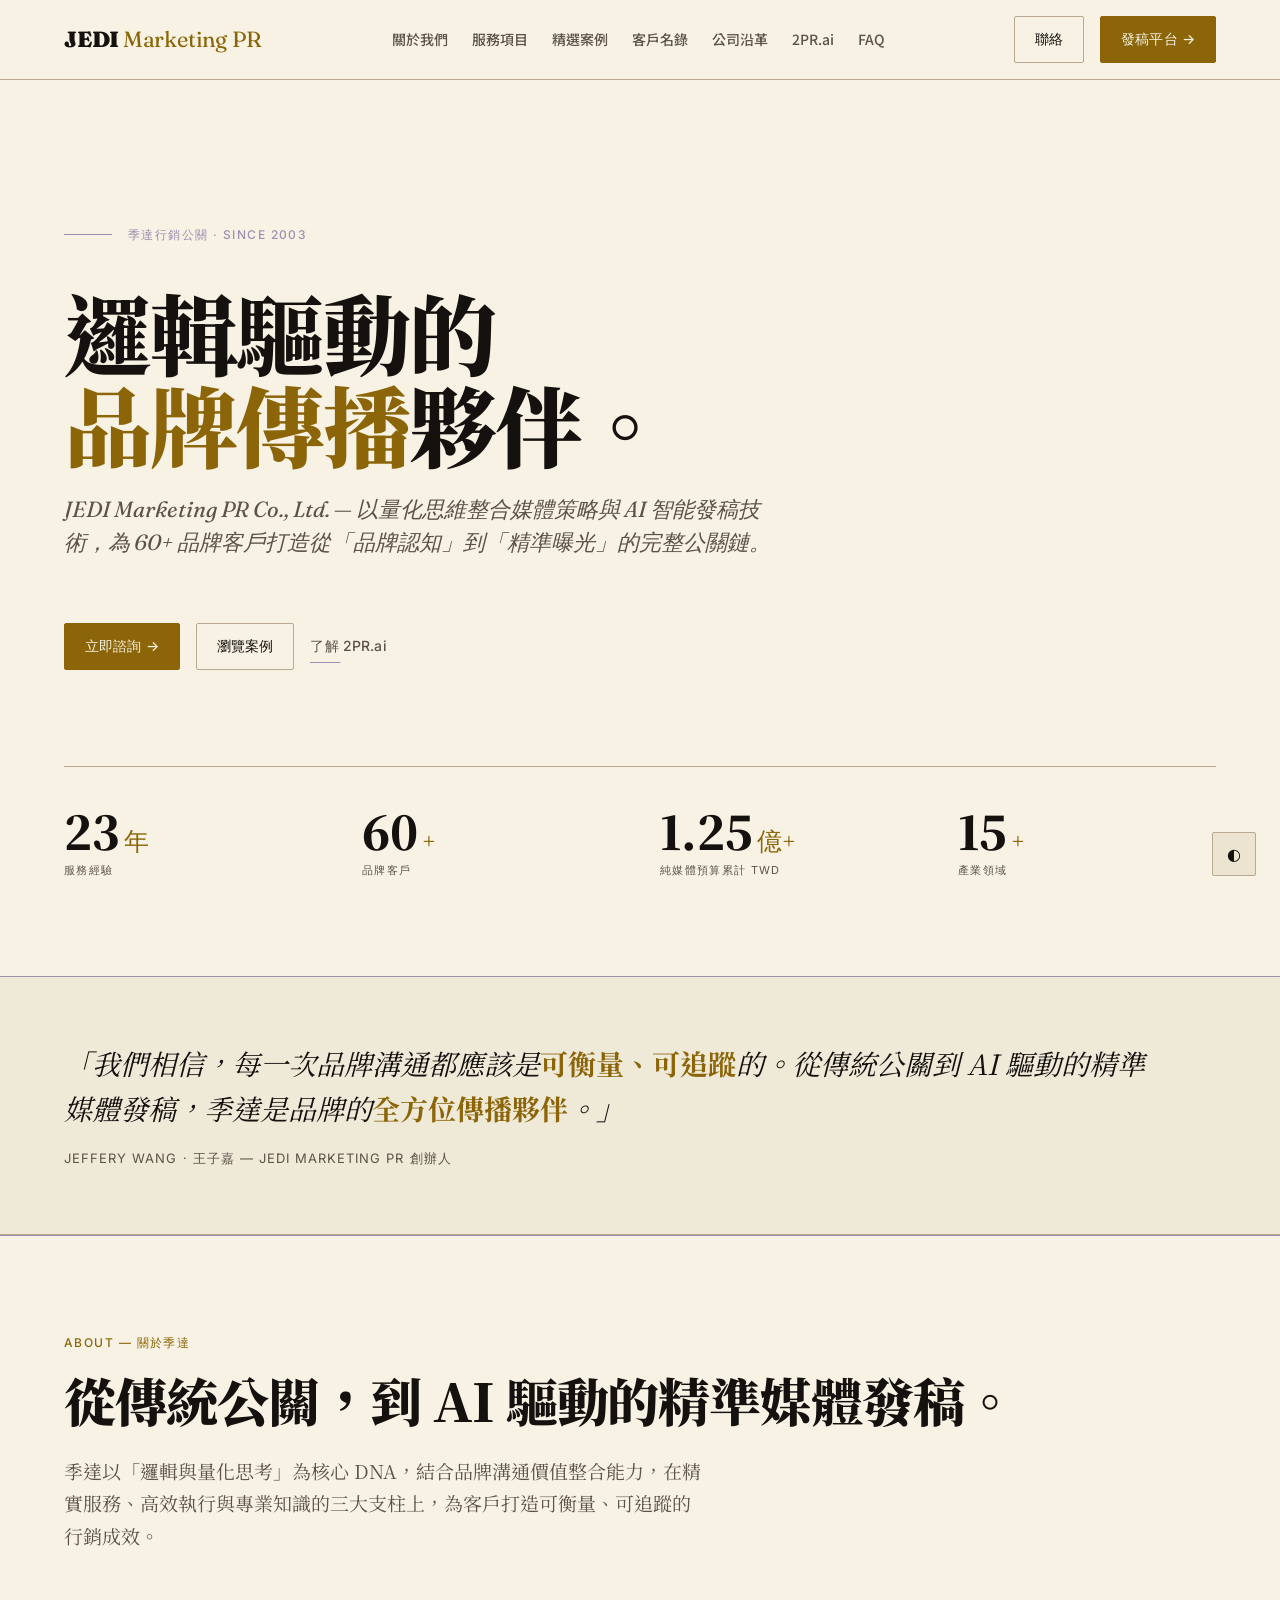
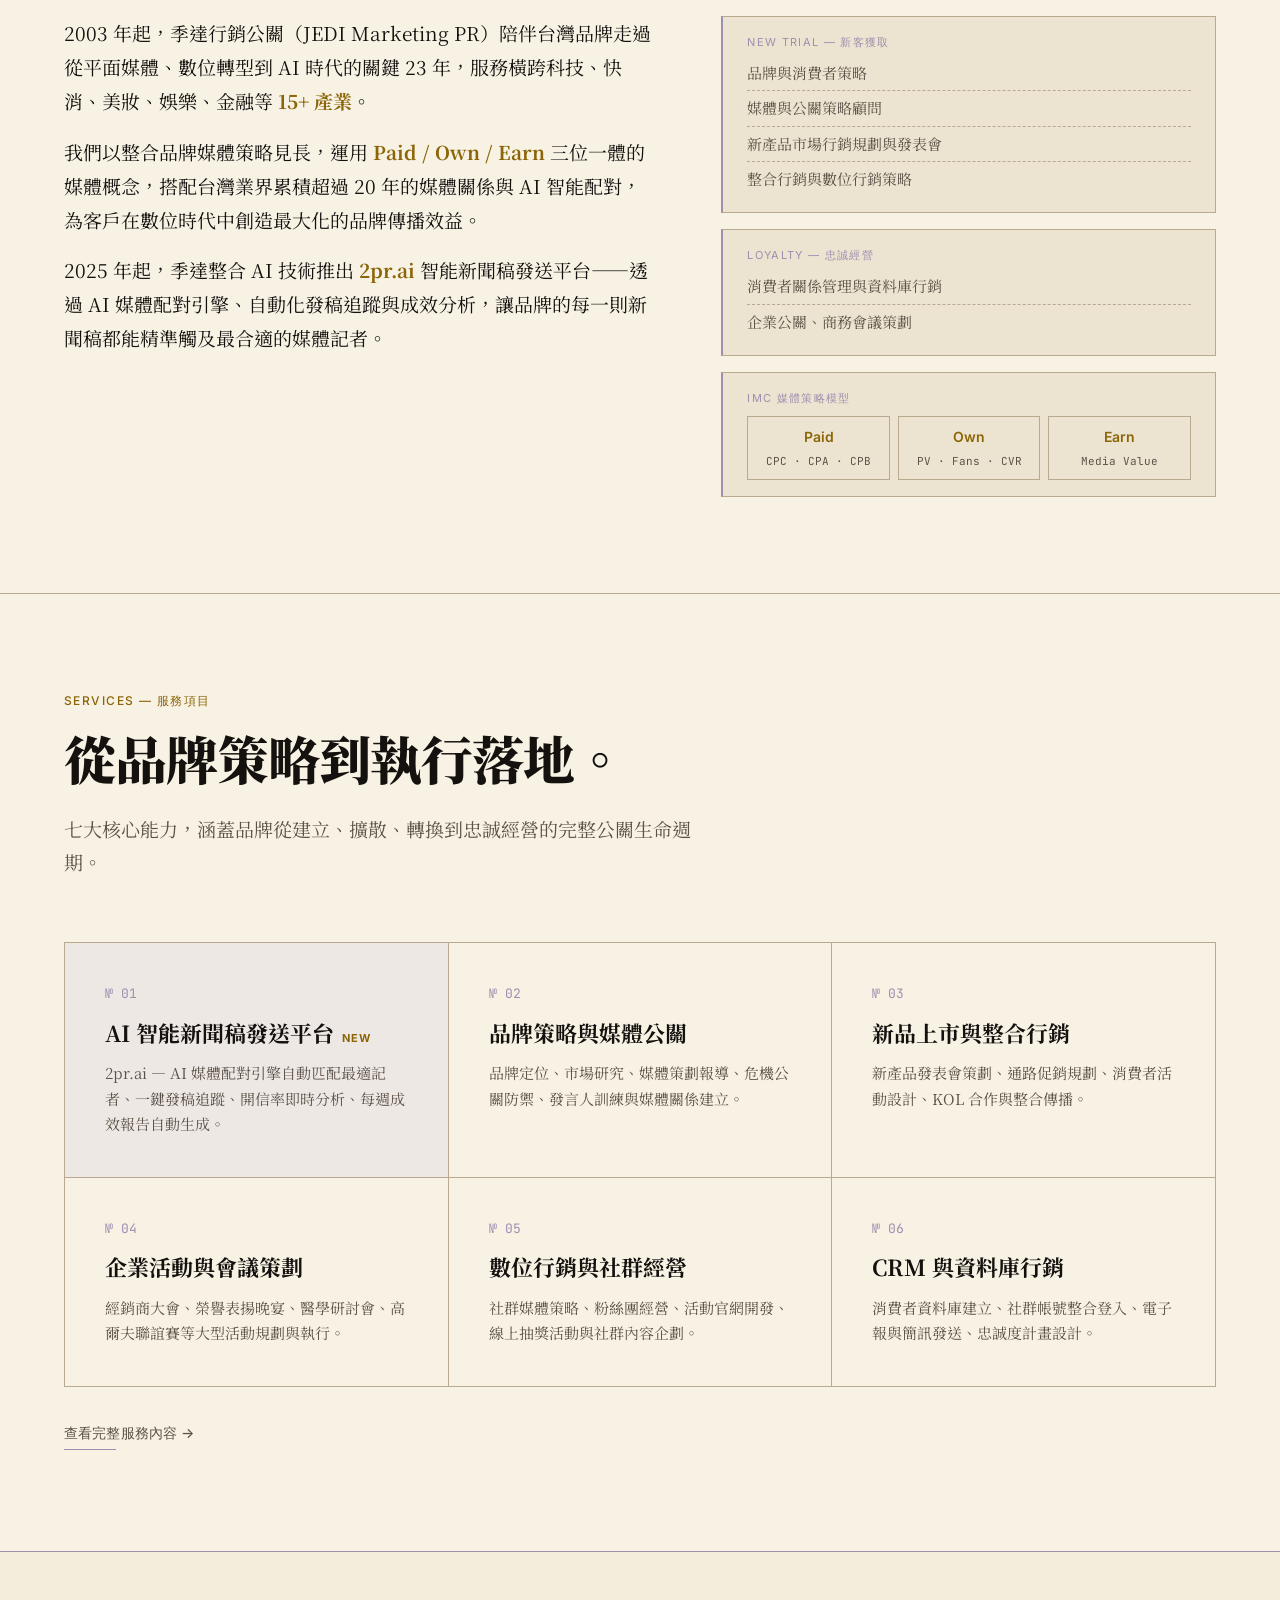
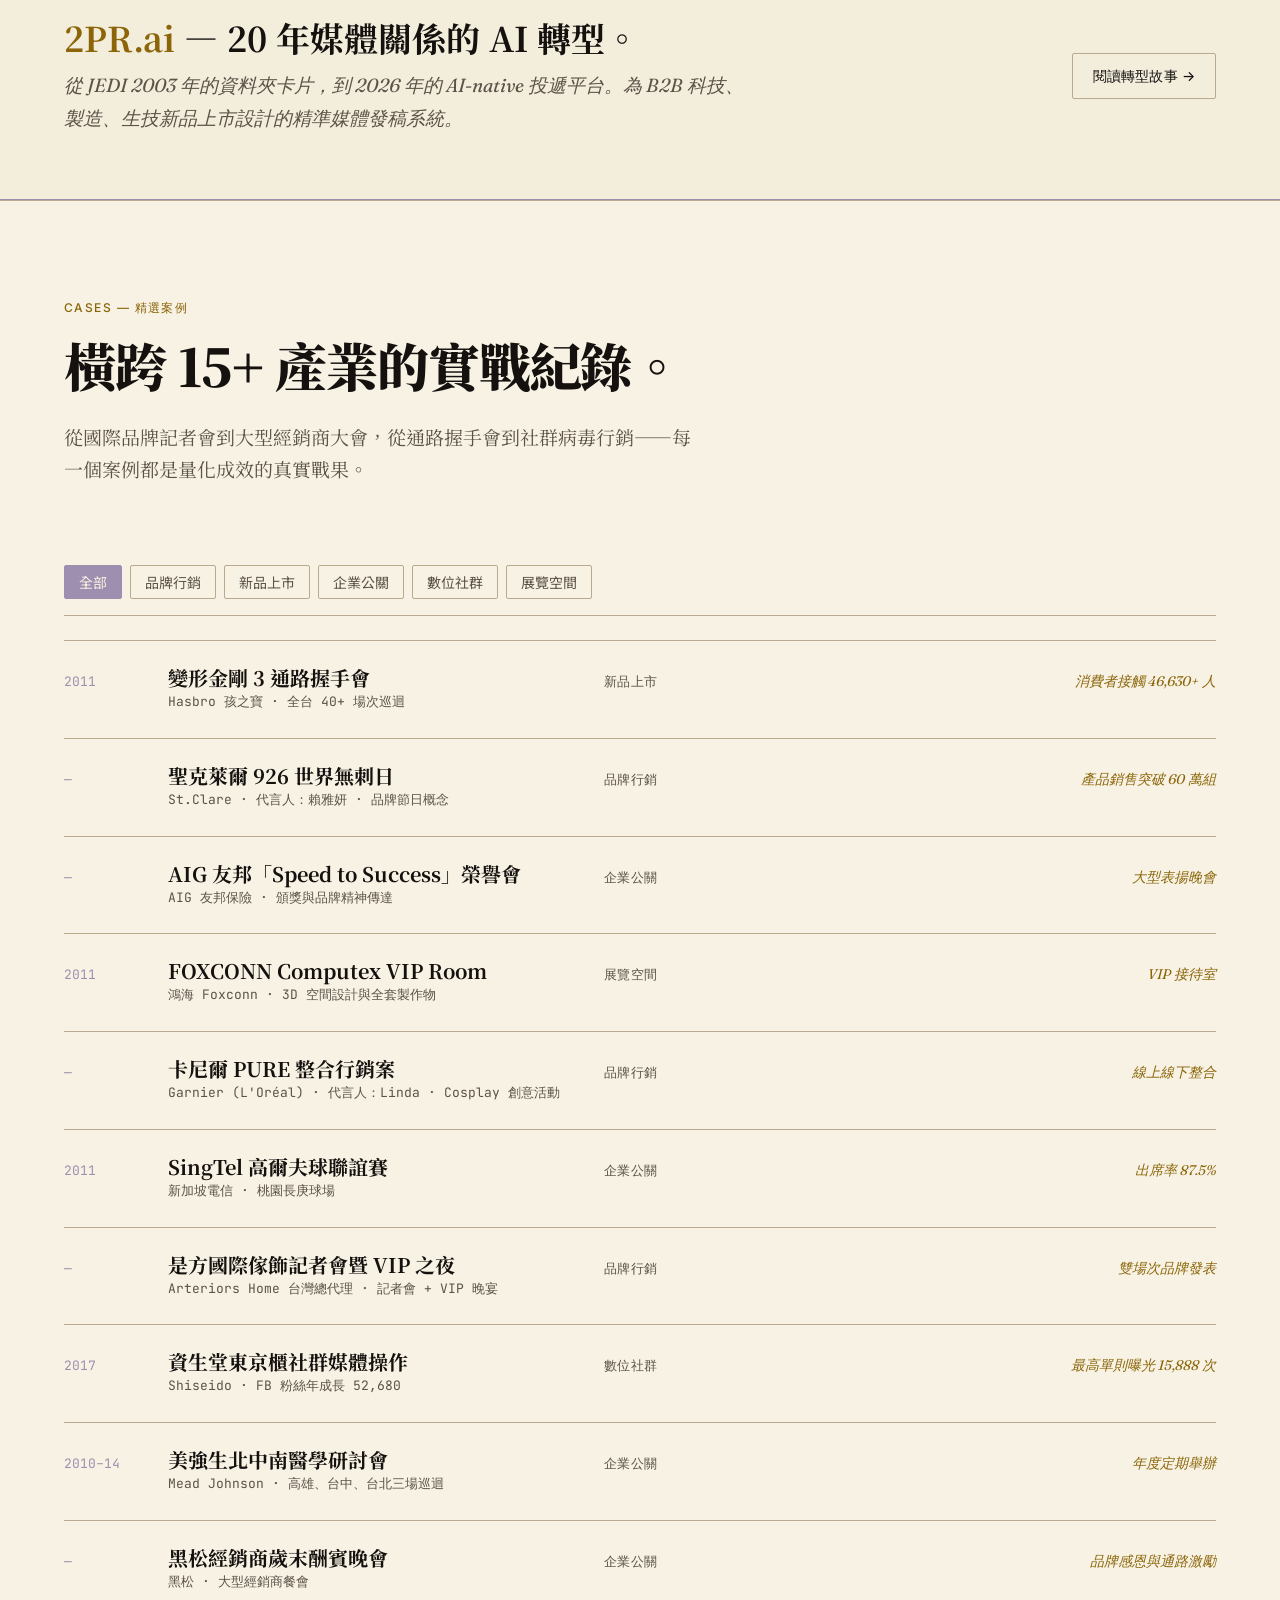
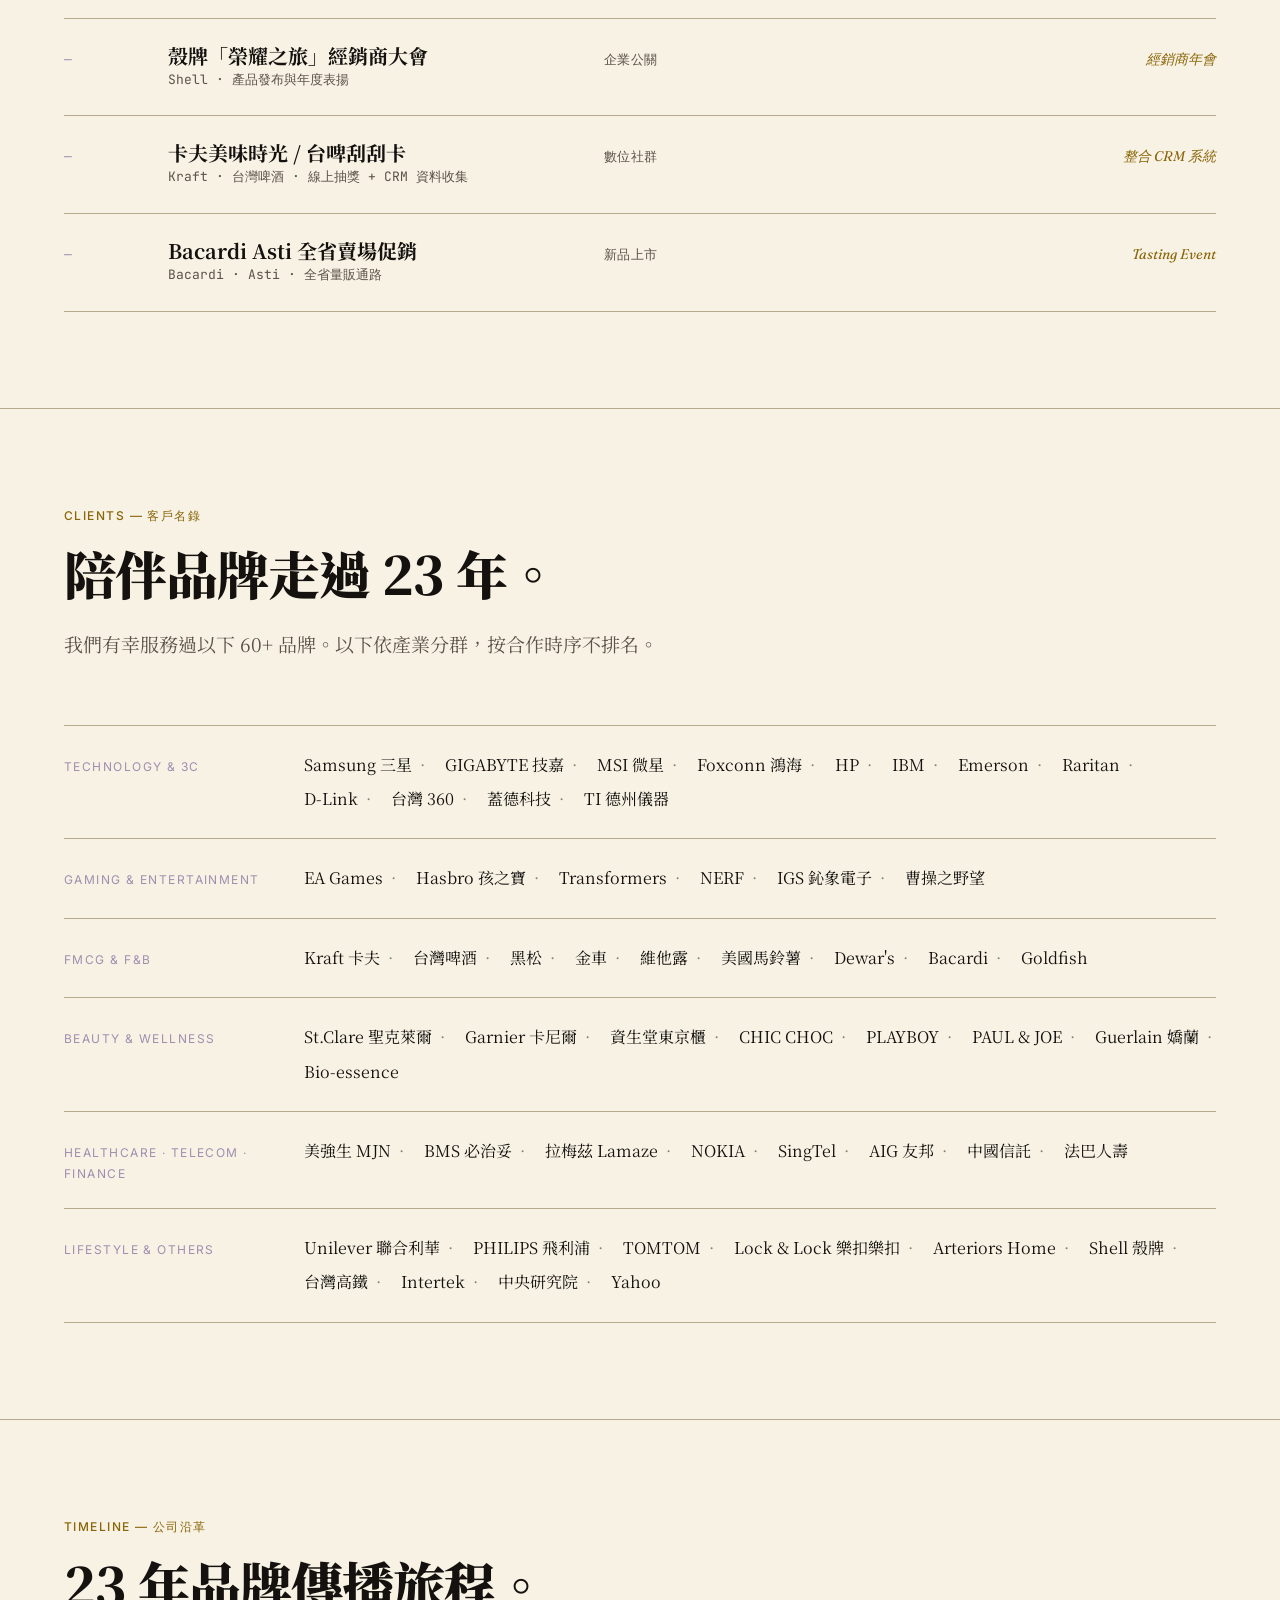
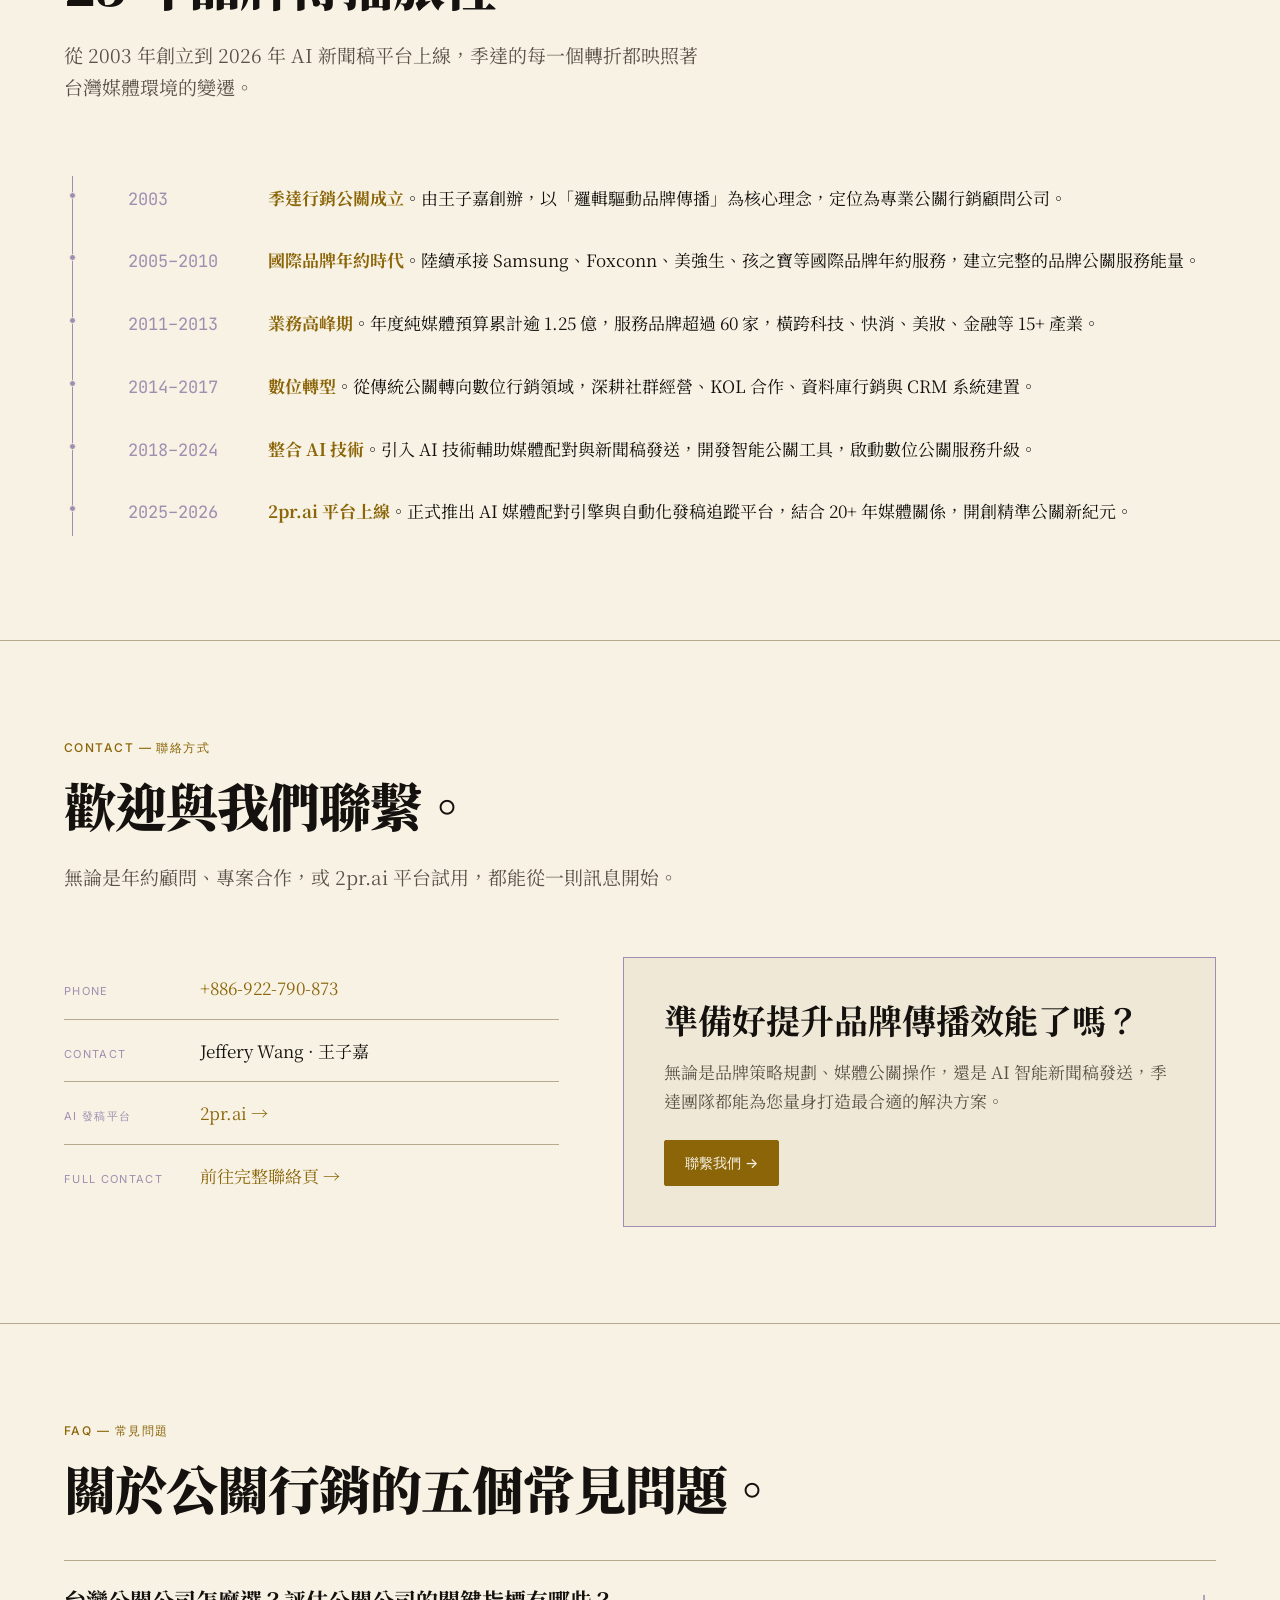
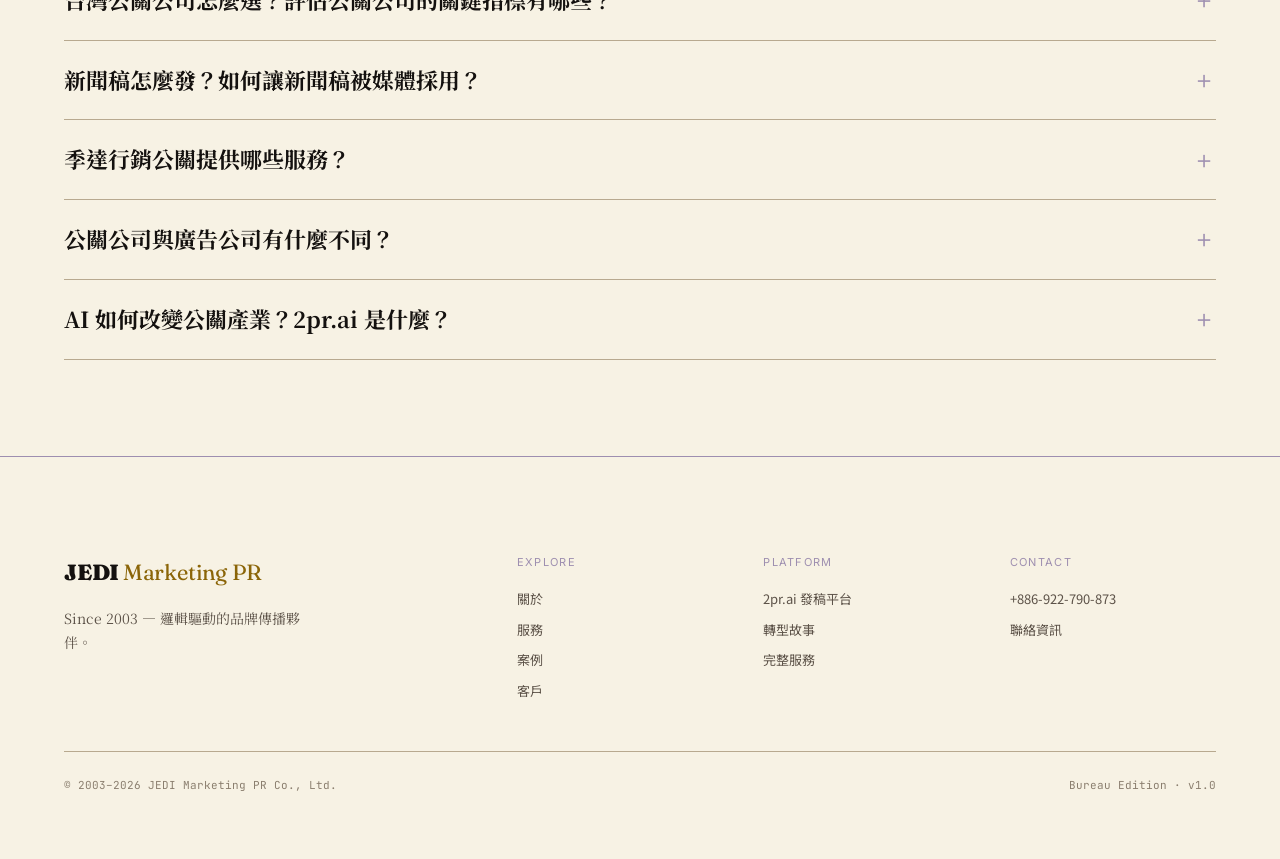
==== commit 4d242ac9: "feat: rebuild JEDI website in Bureau design system (aligned with 2pr.ai) - Port design system to sha" ====
--- a/index.html
+++ b/index.html
@@ -1,1789 +1,882 @@
-<!DOCTYPE html>
-<html lang="zh-Hant">
-<head>
-<meta charset="UTF-8">
-<meta name="viewport" content="width=device-width, initial-scale=1.0">
-<title>季達行銷公關 JEDI Marketing PR | Since 2003 — 品牌策略 · 媒體公關 · 整合行銷</title>
-<meta name="description" content="季達行銷公關 JEDI Marketing PR Co., Ltd. — 23年品牌策略、媒體公關、整合行銷經驗。服務超過 60 個品牌客戶，累計純媒體預算逾 1.25 億。">
-<meta name="keywords" content="季達,JEDI,行銷公關,品牌策略,媒體公關,整合行銷,AI新聞稿,PR,Marketing">
-<meta property="og:title" content="季達行銷公關 JEDI Marketing PR">
-<meta property="og:description" content="Since 2003 — 邏輯驅動的品牌傳播夥伴">
-<meta property="og:type" content="website">
-<meta property="og:url" content="https://jedi.net.tw/">
-<meta property="og:image" content="https://jedi.net.tw/images/10_公司簡介_JEDI/JEDI_品牌策略_01.png">
-<link rel="canonical" href="https://jedi.net.tw/">
-<script type="application/ld+json">
-{
-  "@context": "https://schema.org",
-  "@type": ["LocalBusiness", "ProfessionalService"],
-  "name": "季達行銷公關有限公司",
-  "alternateName": "JEDI Marketing PR Co., Ltd.",
-  "url": "https://jedi.net.tw",
-  "telephone": "+886-922-790-873",
-  "foundingDate": "2003",
-  "description": "23年品牌策略、媒體公關、整合行銷經驗。服務超過60個品牌客戶，結合AI技術提供智能新聞稿發送服務。",
-  "knowsAbout": ["品牌策略", "媒體公關", "整合行銷", "AI新聞稿", "數位行銷", "危機公關"],
-  "areaServed": {
-    "@type": "Country",
-    "name": "Taiwan"
-  },
-  "sameAs": ["https://2pr.ai"]
-}
-</script>
-<link rel="preconnect" href="https://fonts.googleapis.com">
-<link rel="preconnect" href="https://fonts.gstatic.com" crossorigin>
-<style>
-/* ========================================
-   JEDI Marketing PR — Official Website 2026
-   Design System: UI/UX Pro Max Methodology
-   Palette: E-commerce Luxury (Dark + Gold)
-   Typography: Chinese Traditional (Noto Serif TC + Noto Sans TC)
-   Pattern: Scroll-Triggered Storytelling + Enterprise Gateway
-   CRAP: Contrast · Repetition · Alignment · Proximity
-   ======================================== */
-
-/* --- RESET & BASE --- */
-*, *::before, *::after { box-sizing: border-box; margin: 0; padding: 0; }
-
-:root {
-  /* Color — Luxury Dark + Gold */
-  --c-ink: #1C1917;
-  --c-ink-80: #292524;
-  --c-ink-60: #44403C;
-  --c-ink-40: #78716C;
-  --c-ink-20: #A8A29E;
-  --c-surface: #FAFAF9;
-  --c-surface-dim: #F5F5F4;
-  --c-surface-dimmer: #E7E5E4;
-  --c-border: #D6D3D1;
-  --c-accent: #A16207;
-  --c-accent-light: #CA8A04;
-  --c-accent-soft: rgba(161,98,7,0.08);
-  --c-accent-warm: #D97706;
-  --c-dark: #1C1917;
-  --c-dark-soft: #292524;
-  --c-dark-mid: #44403C;
-
-  /* Typography Scale — 1.25 Major Third */
-  --fs-xs: 0.75rem;
-  --fs-sm: 0.875rem;
-  --fs-base: 1rem;
-  --fs-md: 1.125rem;
-  --fs-lg: 1.25rem;
-  --fs-xl: 1.5rem;
-  --fs-2xl: 2rem;
-  --fs-3xl: 2.5rem;
-  --fs-4xl: 3.25rem;
-  --fs-5xl: 4rem;
-  --fs-6xl: 5rem;
-
-  /* Spacing — 4px base */
-  --sp-1: 0.25rem; --sp-2: 0.5rem; --sp-3: 0.75rem; --sp-4: 1rem;
-  --sp-5: 1.25rem; --sp-6: 1.5rem; --sp-8: 2rem; --sp-10: 2.5rem;
-  --sp-12: 3rem; --sp-16: 4rem; --sp-20: 5rem; --sp-24: 6rem;
-  --sp-32: 8rem;
-
-  /* Radius */
-  --r-sm: 4px; --r-md: 8px; --r-lg: 12px; --r-xl: 20px; --r-2xl: 28px; --r-full: 9999px;
-
-  /* Shadow — layered */
-  --shadow-sm: 0 1px 2px rgba(28,25,23,0.04);
-  --shadow-md: 0 4px 16px rgba(28,25,23,0.06), 0 1px 4px rgba(28,25,23,0.04);
-  --shadow-lg: 0 12px 40px rgba(28,25,23,0.08), 0 4px 12px rgba(28,25,23,0.04);
-  --shadow-xl: 0 24px 64px rgba(28,25,23,0.12), 0 8px 24px rgba(28,25,23,0.06);
-
-  /* Transition */
-  --ease-out: cubic-bezier(0.16, 1, 0.3, 1);
-  --t-fast: 150ms;
-  --t-normal: 300ms;
-  --t-slow: 500ms;
-
-  /* Layout */
-  --max-w: 1200px;
-  --gutter: clamp(1.25rem, 4vw, 2.5rem);
-}
-
-@import url('https://fonts.googleapis.com/css2?family=Noto+Sans+TC:wght@300;400;500;700;900&family=Noto+Serif+TC:wght@400;500;600;700;900&family=Inter:wght@300;400;500;600;700&display=swap');
-
-html { scroll-behavior: smooth; -webkit-font-smoothing: antialiased; -moz-osx-font-smoothing: grayscale; overflow-x: clip; }
-
-body {
-  font-family: 'Noto Sans TC', 'Inter', -apple-system, system-ui, sans-serif;
-  color: var(--c-ink-60);
-  line-height: 1.75;
-  font-size: var(--fs-base);
-  background: var(--c-surface);
-}
-
-img { display: block; max-width: 100%; }
-a { text-decoration: none; color: inherit; transition: color var(--t-fast); }
-button { cursor: pointer; border: none; background: none; font: inherit; }
-
-h1, h2, h3 { font-family: 'Noto Serif TC', serif; }
-
-/* --- UTILITY --- */
-.container { max-width: var(--max-w); margin: 0 auto; padding: 0 var(--gutter); }
-.section-pad { padding: var(--sp-24) 0; }
-
-/* --- TYPOGRAPHY --- */
-.eyebrow {
-  font-family: 'Inter', sans-serif;
-  font-size: var(--fs-xs);
-  font-weight: 600;
-  letter-spacing: 0.2em;
-  text-transform: uppercase;
-  color: var(--c-accent);
-}
-
-.heading-1 {
-  font-family: 'Noto Serif TC', serif;
-  font-size: clamp(var(--fs-3xl), 7vw, var(--fs-6xl));
-  font-weight: 900;
-  line-height: 1.08;
-  letter-spacing: 0.02em;
-  color: var(--c-ink);
-}
-
-.heading-2 {
-  font-family: 'Noto Serif TC', serif;
-  font-size: clamp(var(--fs-xl), 3.5vw, var(--fs-3xl));
-  font-weight: 700;
-  line-height: 1.2;
-  letter-spacing: 0.01em;
-  color: var(--c-ink);
-}
-
-.heading-3 {
-  font-family: 'Noto Serif TC', serif;
-  font-size: var(--fs-lg);
-  font-weight: 600;
-  line-height: 1.35;
-  color: var(--c-ink);
-}
-
-.body-lg { font-size: var(--fs-md); line-height: 1.85; color: var(--c-ink-60); }
-.body-sm { font-size: var(--fs-sm); line-height: 1.6; color: var(--c-ink-40); }
-.caption { font-size: var(--fs-xs); color: var(--c-ink-40); letter-spacing: 0.02em; }
-
-/* --- SECTION HEADER --- */
-.section-header { margin-bottom: var(--sp-16); }
-.section-header .line {
-  width: 32px; height: 2px;
-  background: var(--c-accent);
-  margin-bottom: var(--sp-6);
-}
-.section-header .sub {
-  font-size: var(--fs-sm);
-  color: var(--c-ink-40);
-  margin-top: var(--sp-3);
-  max-width: 520px;
-}
-
-/* ============================
-   NAVIGATION
-   ============================ */
-.nav {
-  position: fixed; top: 0; left: 0; right: 0; z-index: 100;
-  padding: var(--sp-4) 0;
-  background: rgba(28,25,23,0.92);
-  backdrop-filter: blur(20px) saturate(180%);
-  -webkit-backdrop-filter: blur(20px) saturate(180%);
-  transform: translateY(-100%);
-  transition: transform var(--t-normal) var(--ease-out);
-  border-bottom: 1px solid rgba(255,255,255,0.06);
-}
-.nav.visible { transform: translateY(0); }
-.nav-inner { display: flex; align-items: center; justify-content: space-between; }
-.nav-logo {
-  font-family: 'Noto Serif TC', serif;
-  color: #fff;
-  font-weight: 700;
-  font-size: var(--fs-md);
-  letter-spacing: 0.15em;
-}
-.nav-logo span { color: var(--c-accent-light); font-weight: 400; font-size: var(--fs-xs); margin-left: var(--sp-2); letter-spacing: 0.08em; }
-.nav-links { display: flex; gap: var(--sp-8); }
-.nav-links a {
-  color: rgba(255,255,255,0.5);
-  font-size: var(--fs-sm);
-  font-weight: 400;
-  letter-spacing: 0.06em;
-  padding: var(--sp-2) 0;
-  position: relative;
-}
-.nav-links a::after {
-  content: ''; position: absolute; bottom: 0; left: 0; right: 0;
-  height: 1px; background: var(--c-accent-light);
-  transform: scaleX(0); transition: transform var(--t-normal) var(--ease-out);
-}
-.nav-links a:hover { color: rgba(255,255,255,0.9); }
-.nav-links a:hover::after { transform: scaleX(1); }
-.nav-hamburger { display: none; color: #fff; font-size: 1.4rem; padding: var(--sp-2); }
-
-/* ============================
-   HERO — Full-viewport immersive
-   ============================ */
-.hero {
-  min-height: 100vh; min-height: 100dvh;
-  display: flex; align-items: center;
-  background: var(--c-dark);
-  position: relative; overflow: hidden;
-}
-.hero::before {
-  content: ''; position: absolute; inset: 0;
-  background:
-    radial-gradient(ellipse 70% 50% at 75% 50%, rgba(161,98,7,0.06) 0%, transparent 70%),
-    radial-gradient(ellipse 50% 70% at 15% 60%, rgba(202,138,4,0.04) 0%, transparent 60%),
-    linear-gradient(180deg, transparent 50%, rgba(0,0,0,0.4) 100%);
-}
-/* Noise texture */
-.hero::after {
-  content: ''; position: absolute; inset: 0; opacity: 0.025;
-  background-image: url("data:image/svg+xml,%3Csvg viewBox='0 0 256 256' xmlns='http://www.w3.org/2000/svg'%3E%3Cfilter id='n'%3E%3CfeTurbulence type='fractalNoise' baseFrequency='0.85' numOctaves='4' stitchTiles='stitch'/%3E%3C/filter%3E%3Crect width='100%25' height='100%25' filter='url(%23n)'/%3E%3C/svg%3E");
-  background-size: 200px;
-}
-
-.hero-content { position: relative; z-index: 1; width: 100%; }
-.hero-layout { display: grid; grid-template-columns: 1fr 1fr; gap: var(--sp-16); align-items: center; }
-.hero-text { max-width: 560px; }
-.hero-badge {
-  display: inline-flex; align-items: center; gap: var(--sp-2);
-  padding: var(--sp-1) var(--sp-4);
-  border: 1px solid rgba(161,98,7,0.3);
-  border-radius: var(--r-full);
-  margin-bottom: var(--sp-6);
-}
-.hero-badge .dot { width: 6px; height: 6px; border-radius: 50%; background: var(--c-accent-light); animation: pulse 2s ease-in-out infinite; }
-@keyframes pulse { 0%,100% { opacity: 1; } 50% { opacity: 0.4; } }
-
-.hero h1 { color: #fff; margin-bottom: var(--sp-4); white-space: nowrap; font-size: clamp(2.5rem, 5vw, 4rem); }
-.hero h1 .gold { color: var(--c-accent-light); }
-.hero .subtitle {
-  font-family: 'Inter', sans-serif;
-  font-size: var(--fs-md);
-  font-weight: 300;
-  color: rgba(255,255,255,0.4);
-  letter-spacing: 0.12em;
-  margin-bottom: var(--sp-8);
-}
-.hero .desc {
-  font-size: var(--fs-base);
-  color: rgba(255,255,255,0.5);
-  line-height: 1.9;
-  max-width: 480px;
-}
-
-.hero-cta { display: flex; gap: var(--sp-4); margin-top: var(--sp-10); flex-wrap: wrap; }
-
-.btn-primary {
-  display: inline-flex; align-items: center; gap: var(--sp-2);
-  padding: var(--sp-3) var(--sp-8);
-  background: var(--c-accent);
-  color: #fff;
-  font-weight: 500; font-size: var(--fs-sm);
-  border-radius: var(--r-full);
-  transition: all var(--t-normal) var(--ease-out);
-  letter-spacing: 0.04em;
-}
-.btn-primary:hover { background: var(--c-accent-warm); transform: translateY(-2px); box-shadow: 0 8px 32px rgba(161,98,7,0.4); }
-
-.btn-outline {
-  display: inline-flex; align-items: center; gap: var(--sp-2);
-  padding: var(--sp-3) var(--sp-8);
-  color: rgba(255,255,255,0.6);
-  font-weight: 400; font-size: var(--fs-sm);
-  border: 1px solid rgba(255,255,255,0.12);
-  border-radius: var(--r-full);
-  transition: all var(--t-normal) var(--ease-out);
-}
-.btn-outline:hover { border-color: rgba(255,255,255,0.35); color: #fff; }
-
-/* Hero right — key metrics */
-.hero-metrics {
-  display: grid; grid-template-columns: 1fr 1fr; gap: var(--sp-6);
-}
-.hero-metric {
-  padding: var(--sp-6);
-  border: 1px solid rgba(255,255,255,0.06);
-  border-radius: var(--r-lg);
-  background: rgba(255,255,255,0.02);
-  backdrop-filter: blur(8px);
-}
-.hero-metric .num {
-  font-family: 'Inter', sans-serif;
-  font-size: var(--fs-3xl);
-  font-weight: 700;
-  color: #fff;
-  line-height: 1;
-}
-.hero-metric .num span { color: var(--c-accent-light); font-size: 0.5em; }
-.hero-metric .label {
-  font-size: var(--fs-xs);
-  color: rgba(255,255,255,0.35);
-  margin-top: var(--sp-2);
-  letter-spacing: 0.04em;
-}
-
-.scroll-hint {
-  position: absolute; bottom: var(--sp-8); left: 50%;
-  transform: translateX(-50%);
-  color: rgba(255,255,255,0.2);
-  animation: float 3s ease-in-out infinite;
-}
-@keyframes float {
-  0%, 100% { transform: translateX(-50%) translateY(0); }
-  50% { transform: translateX(-50%) translateY(10px); }
-}
-
-/* ============================
-   STORY BAND — Narrative intro
-   ============================ */
-.story-band {
-  background: var(--c-dark);
-  padding: var(--sp-20) 0;
-  padding-top: var(--sp-16);
-  border-top: none;
-  margin-top: var(--sp-16);
-}
-.story-inner { max-width: 680px; margin: 0 auto; text-align: center; }
-.story-band blockquote {
-  font-family: 'Noto Serif TC', serif;
-  font-size: clamp(var(--fs-lg), 2.5vw, var(--fs-2xl));
-  font-weight: 400;
-  color: rgba(255,255,255,0.7);
-  line-height: 1.8;
-  letter-spacing: 0.04em;
-}
-.story-band blockquote .highlight {
-  color: var(--c-accent-light);
-  font-weight: 600;
-}
-.story-band .attribution {
-  margin-top: var(--sp-6);
-  font-size: var(--fs-sm);
-  color: rgba(255,255,255,0.25);
-  letter-spacing: 0.06em;
-}
-
-/* ============================
-   ABOUT
-   ============================ */
-.about { background: var(--c-surface); }
-.about-grid { display: grid; grid-template-columns: 1fr 1fr; gap: var(--sp-16); align-items: start; }
-.about-prose p { margin-bottom: var(--sp-6); }
-
-.framework-card {
-  background: var(--c-surface);
-  border: 1px solid var(--c-border);
-  border-radius: var(--r-lg);
-  padding: var(--sp-8);
-  margin-bottom: var(--sp-6);
-  transition: box-shadow var(--t-normal) var(--ease-out);
-}
-.framework-card:hover { box-shadow: var(--shadow-md); }
-.framework-label {
-  display: inline-flex; align-items: center; gap: var(--sp-2);
-  font-weight: 600; font-size: var(--fs-sm); margin-bottom: var(--sp-4);
-}
-.framework-label .dot { width: 8px; height: 8px; border-radius: 50%; }
-.framework-list { list-style: none; padding: 0; }
-.framework-list li {
-  font-size: var(--fs-sm); color: var(--c-ink-60);
-  padding: var(--sp-2) 0;
-  border-bottom: 1px solid var(--c-surface-dimmer);
-}
-.framework-list li:last-child { border: none; }
-
-.media-model { display: grid; grid-template-columns: repeat(3, 1fr); gap: var(--sp-3); }
-.media-model-item {
-  padding: var(--sp-4);
-  border-radius: var(--r-md);
-  text-align: center;
-}
-.media-model-item .label { font-weight: 600; font-size: var(--fs-sm); margin-bottom: var(--sp-1); }
-.media-model-item .metrics { font-size: var(--fs-xs); color: var(--c-ink-40); }
-
-/* ============================
-   SERVICES
-   ============================ */
-.services-grid { display: grid; grid-template-columns: repeat(3, 1fr); gap: var(--sp-6); }
-.svc-card {
-  background: var(--c-surface);
-  border: 1px solid var(--c-border);
-  border-radius: var(--r-lg);
-  padding: var(--sp-8);
-  transition: all var(--t-normal) var(--ease-out);
-  position: relative;
-  overflow: hidden;
-}
-.svc-card::before {
-  content: ''; position: absolute; top: 0; left: 0; right: 0;
-  height: 2px; background: transparent;
-  transition: background var(--t-normal);
-}
-.svc-card:hover {
-  border-color: var(--c-ink-20);
-  box-shadow: var(--shadow-lg);
-  transform: translateY(-4px);
-}
-.svc-card:hover::before { background: var(--c-accent); }
-
-.svc-icon {
-  width: 48px; height: 48px;
-  border-radius: var(--r-md);
-  display: grid; place-items: center;
-  font-size: 1.3rem;
-  margin-bottom: var(--sp-5);
-}
-.svc-card h3 { margin-bottom: var(--sp-3); }
-.svc-card p { font-size: var(--fs-sm); color: var(--c-ink-40); line-height: 1.7; }
-
-.svc-featured {
-  border-color: var(--c-accent);
-  border-width: 2px;
-  background: linear-gradient(180deg, rgba(161,98,7,0.03) 0%, var(--c-surface) 100%);
-}
-.svc-featured::before { background: var(--c-accent); }
-.svc-badge {
-  display: inline-block;
-  font-size: 0.65rem;
-  font-weight: 700;
-  letter-spacing: 0.1em;
-  color: var(--c-accent);
-  background: var(--c-accent-soft);
-  padding: 2px 8px;
-  border-radius: var(--r-full);
-  margin-left: var(--sp-2);
-  vertical-align: middle;
-}
-
-/* --- Media Highlight Dark Banner --- */
-.media-hl {
-  background: var(--c-dark);
-  border-radius: var(--r-xl);
-  padding: var(--sp-12);
-  margin: var(--sp-12) 0;
-  color: #fff;
-}
-.media-hl-grid { display: grid; grid-template-columns: repeat(3, 1fr); gap: var(--sp-10); margin-top: var(--sp-10); }
-.media-hl-val {
-  font-family: 'Inter', sans-serif;
-  font-size: var(--fs-2xl); font-weight: 700;
-  color: var(--c-accent-light);
-  line-height: 1;
-}
-.media-hl-label { font-size: var(--fs-sm); color: rgba(255,255,255,0.65); margin-top: var(--sp-2); }
-.media-hl-sub { font-size: var(--fs-xs); color: rgba(255,255,255,0.3); margin-top: var(--sp-1); }
-
-/* ============================
-   CASES
-   ============================ */
-.cases { background: var(--c-surface-dim); }
-
-.filter-bar { display: flex; flex-wrap: wrap; gap: var(--sp-2); margin-bottom: var(--sp-10); }
-.filter-btn {
-  padding: var(--sp-2) var(--sp-5);
-  border-radius: var(--r-full);
-  font-size: var(--fs-sm); font-weight: 400;
-  color: var(--c-ink-40);
-  border: 1px solid transparent;
-  background: var(--c-surface);
-  transition: all var(--t-fast);
-}
-.filter-btn:hover { color: var(--c-ink-60); border-color: var(--c-border); }
-.filter-btn.active {
-  background: var(--c-dark);
-  color: #fff;
-  border-color: var(--c-dark);
-}
-
-.cases-grid {
-  display: grid;
-  grid-template-columns: repeat(auto-fill, minmax(min(340px, 100%), 1fr));
-  gap: var(--sp-6);
-}
-
-.case-card {
-  background: var(--c-surface);
-  border-radius: var(--r-lg);
-  overflow: hidden;
-  border: 1px solid var(--c-border);
-  transition: all var(--t-normal) var(--ease-out);
-  cursor: pointer;
-}
-.case-card:hover {
-  border-color: var(--c-ink-20);
-  box-shadow: var(--shadow-xl);
-  transform: translateY(-6px);
-}
-.case-img {
-  width: 100%; height: 220px; object-fit: cover;
-  transition: transform var(--t-slow) var(--ease-out);
-}
-.case-card:hover .case-img { transform: scale(1.05); }
-.case-img-wrap { overflow: hidden; position: relative; }
-.case-tag {
-  position: absolute; bottom: var(--sp-3); left: var(--sp-3);
-  padding: var(--sp-1) var(--sp-3);
-  border-radius: var(--r-full);
-  font-size: var(--fs-xs); font-weight: 500;
-  color: #fff;
-  backdrop-filter: blur(8px);
-  -webkit-backdrop-filter: blur(8px);
-}
-.case-body { padding: var(--sp-5) var(--sp-6) var(--sp-6); }
-.case-body h3 { font-family: 'Noto Serif TC', serif; font-size: var(--fs-base); font-weight: 600; color: var(--c-ink); margin-bottom: var(--sp-1); }
-.case-meta { font-size: var(--fs-xs); color: var(--c-ink-20); margin-bottom: var(--sp-3); }
-.case-desc { font-size: var(--fs-sm); color: var(--c-ink-40); line-height: 1.65; }
-
-/* ============================
-   CLIENTS
-   ============================ */
-.client-section-label {
-  font-family: 'Inter', sans-serif;
-  font-size: var(--fs-xs); font-weight: 600; letter-spacing: 0.12em;
-  color: var(--c-ink-20); margin-bottom: var(--sp-4);
-  text-transform: uppercase;
-}
-.client-grid {
-  display: grid;
-  grid-template-columns: repeat(auto-fill, minmax(130px, 1fr));
-  gap: var(--sp-3);
-  margin-bottom: var(--sp-10);
-}
-.client-chip {
-  background: var(--c-surface);
-  border: 1px solid var(--c-border);
-  border-radius: var(--r-sm);
-  padding: var(--sp-3) var(--sp-4);
-  font-size: var(--fs-xs);
-  color: var(--c-ink-60);
-  text-align: center;
-  transition: all var(--t-fast);
-  white-space: nowrap;
-  overflow: hidden;
-  text-overflow: ellipsis;
-}
-.client-chip:hover {
-  background: var(--c-surface);
-  border-color: var(--c-accent);
-  color: var(--c-ink);
-  box-shadow: var(--shadow-sm);
-}
-
-/* ============================
-   TIMELINE
-   ============================ */
-.timeline-section { background: var(--c-dark); overflow: visible; }
-.timeline-header { text-align: center; margin-bottom: var(--sp-16); }
-.timeline-header .heading-2 { color: #fff; }
-.timeline-header .sub { color: rgba(255,255,255,0.35); margin: var(--sp-3) auto 0; }
-.timeline-header .line { background: var(--c-accent-light); margin: 0 auto var(--sp-6); }
-
-.timeline-track {
-  position: relative;
-  max-width: 800px;
-  margin: 0 auto;
-}
-.timeline-track::before {
-  content: '';
-  position: absolute;
-  left: 50%;
-  top: 0; bottom: 0;
-  width: 1px;
-  background: rgba(255,255,255,0.08);
-  transform: translateX(-50%);
-}
-.tl-item {
-  display: grid;
-  grid-template-columns: 1fr 1fr;
-  gap: var(--sp-8);
-  margin-bottom: var(--sp-10);
-  position: relative;
-}
-.tl-item::before {
-  content: '';
-  position: absolute;
-  left: 50%; top: 8px;
-  width: 10px; height: 10px;
-  border-radius: 50%;
-  background: var(--c-accent-light);
-  transform: translateX(-50%);
-  border: 2px solid var(--c-dark);
-  z-index: 2;
-}
-.tl-year {
-  font-family: 'Inter', sans-serif;
-  font-size: var(--fs-lg);
-  font-weight: 700;
-  color: var(--c-accent-light);
-  text-align: right;
-  padding-right: var(--sp-8);
-}
-.tl-content {
-  padding-left: var(--sp-8);
-}
-.tl-content h4 {
-  font-family: 'Noto Serif TC', serif;
-  font-size: var(--fs-base);
-  font-weight: 600;
-  color: #fff;
-  margin-bottom: var(--sp-1);
-}
-.tl-content p {
-  font-size: var(--fs-sm);
-  color: rgba(255,255,255,0.4);
-  line-height: 1.7;
-}
-
-/* ============================
-   CONTACT
-   ============================ */
-.contact-grid { display: grid; grid-template-columns: 1fr 1fr; gap: var(--sp-16); align-items: start; }
-.contact-info { list-style: none; padding: 0; }
-.contact-info li { margin-bottom: var(--sp-6); }
-.contact-info .label {
-  font-family: 'Inter', sans-serif;
-  font-size: var(--fs-xs); font-weight: 600;
-  color: var(--c-ink-20);
-  margin-bottom: var(--sp-1);
-  letter-spacing: 0.06em;
-  text-transform: uppercase;
-}
-.contact-info .value { font-size: var(--fs-base); color: var(--c-ink-60); }
-
-.contact-cta-card {
-  background: linear-gradient(135deg, var(--c-dark) 0%, var(--c-dark-mid) 100%);
-  border-radius: var(--r-xl);
-  padding: var(--sp-10);
-  color: #fff;
-}
-.contact-cta-card h3 {
-  font-family: 'Noto Serif TC', serif;
-  font-size: var(--fs-xl);
-  font-weight: 700;
-  margin-bottom: var(--sp-4);
-}
-.contact-cta-card p {
-  font-size: var(--fs-sm);
-  color: rgba(255,255,255,0.5);
-  line-height: 1.8;
-  margin-bottom: var(--sp-8);
-}
-.btn-gold {
-  display: inline-flex; align-items: center; gap: var(--sp-2);
-  padding: var(--sp-3) var(--sp-8);
-  background: var(--c-accent);
-  color: #fff;
-  font-weight: 500; font-size: var(--fs-sm);
-  border-radius: var(--r-full);
-  transition: all var(--t-normal) var(--ease-out);
-}
-.btn-gold:hover { background: var(--c-accent-warm); box-shadow: 0 8px 24px rgba(161,98,7,0.35); }
-
-/* ============================
-   FOOTER
-   ============================ */
-.footer {
-  background: var(--c-dark);
-  padding: var(--sp-8) 0;
-  margin-bottom: 0;
-  border: none;
-  min-height: unset;
-}
-.footer-inner {
-  display: flex; justify-content: space-between; align-items: start;
-  padding-top: var(--sp-4);
-}
-.footer-brand {
-  font-family: 'Noto Serif TC', serif;
-  font-size: var(--fs-md);
-  font-weight: 700;
-  color: #fff;
-  letter-spacing: 0.1em;
-  margin-bottom: var(--sp-2);
-}
-.footer-sub { font-size: var(--fs-xs); color: rgba(255,255,255,0.25); line-height: 1.6; }
-.footer-copy { font-size: var(--fs-xs); color: rgba(255,255,255,0.2); text-align: right; }
-
-/* ============================
-   MODAL
-   ============================ */
-.modal-overlay {
-  position: fixed; inset: 0;
-  background: rgba(28,25,23,0.7);
-  backdrop-filter: blur(6px);
-  -webkit-backdrop-filter: blur(6px);
-  z-index: 200;
-  display: flex; align-items: center; justify-content: center;
-  padding: var(--sp-6);
-  opacity: 0; pointer-events: none;
-  transition: opacity var(--t-normal) var(--ease-out);
-}
-.modal-overlay.active { opacity: 1; pointer-events: auto; }
-
-.modal {
-  background: var(--c-surface);
-  border-radius: var(--r-2xl);
-  max-width: 720px; width: 100%;
-  max-height: 88vh; overflow-y: auto;
-  position: relative;
-  transform: translateY(20px) scale(0.97);
-  transition: transform var(--t-normal) var(--ease-out);
-  box-shadow: var(--shadow-xl);
-}
-.modal-overlay.active .modal { transform: translateY(0) scale(1); }
-
-.modal-close {
-  position: absolute; top: var(--sp-4); right: var(--sp-4); z-index: 10;
-  width: 36px; height: 36px; border-radius: 50%;
-  background: rgba(255,255,255,0.92);
-  backdrop-filter: blur(8px);
-  display: grid; place-items: center;
-  font-size: var(--fs-lg); color: var(--c-ink-60);
-  transition: all var(--t-fast);
-  box-shadow: var(--shadow-sm);
-}
-.modal-close:hover { background: #fff; color: var(--c-ink); box-shadow: var(--shadow-md); }
-
-.modal-hero-img {
-  width: 100%; height: 300px; object-fit: cover;
-  border-radius: var(--r-2xl) var(--r-2xl) 0 0;
-}
-.modal-body { padding: var(--sp-8) var(--sp-10) var(--sp-10); }
-.modal-body .meta { font-size: var(--fs-sm); color: var(--c-ink-20); margin-bottom: var(--sp-2); }
-.modal-body h2 { font-family: 'Noto Serif TC', serif; font-size: var(--fs-xl); font-weight: 700; color: var(--c-ink); margin-bottom: var(--sp-2); }
-.modal-body .type-badge {
-  display: inline-block;
-  font-size: var(--fs-xs); color: var(--c-accent);
-  padding: var(--sp-1) var(--sp-3);
-  border: 1px solid var(--c-accent-soft);
-  background: var(--c-accent-soft);
-  border-radius: var(--r-full);
-  margin-bottom: var(--sp-6);
-  font-weight: 500;
-}
-.modal-body .desc { font-size: var(--fs-sm); color: var(--c-ink-60); line-height: 1.85; margin-bottom: var(--sp-6); }
-.modal-stats { display: grid; grid-template-columns: repeat(auto-fit, minmax(120px, 1fr)); gap: var(--sp-3); margin-bottom: var(--sp-6); }
-.modal-stat {
-  background: var(--c-surface-dim);
-  border-radius: var(--r-md);
-  padding: var(--sp-4);
-  text-align: center;
-}
-.modal-stat .val { font-family: 'Inter', sans-serif; font-weight: 600; font-size: var(--fs-base); color: var(--c-ink); }
-.modal-stat .label { font-size: var(--fs-xs); color: var(--c-ink-40); margin-top: var(--sp-1); }
-.modal-highlight {
-  background: var(--c-surface-dim);
-  border-radius: var(--r-md);
-  padding: var(--sp-5);
-  border-left: 3px solid var(--c-accent);
-}
-.modal-highlight .hl-label { font-size: var(--fs-xs); font-weight: 600; color: var(--c-accent); margin-bottom: var(--sp-2); letter-spacing: 0.06em; text-transform: uppercase; }
-.modal-highlight p { font-size: var(--fs-sm); color: var(--c-ink-60); line-height: 1.75; }
-
-/* ============================
-   SCROLL ANIMATION
-   ============================ */
-.reveal {
-  opacity: 0; transform: translateY(28px);
-  transition: opacity 0.6s var(--ease-out), transform 0.6s var(--ease-out);
-}
-.reveal.visible { opacity: 1; transform: translateY(0); }
-.reveal-d1 { transition-delay: 100ms; }
-.reveal-d2 { transition-delay: 200ms; }
-.reveal-d3 { transition-delay: 300ms; }
-
-/* ============================
-   MOBILE MENU
-   ============================ */
-.mobile-menu {
-  position: fixed; inset: 0; z-index: 150;
-  background: rgba(28,25,23,0.97);
-  display: flex; flex-direction: column;
-  align-items: center; justify-content: center; gap: var(--sp-8);
-  opacity: 0; pointer-events: none;
-  transition: opacity var(--t-normal);
-}
-.mobile-menu.active { opacity: 1; pointer-events: auto; }
-.mobile-menu a {
-  font-family: 'Noto Serif TC', serif;
-  color: #fff;
-  font-size: var(--fs-xl);
-  font-weight: 400;
-  letter-spacing: 0.06em;
-}
-.mobile-menu a:hover { color: var(--c-accent-light); }
-.mobile-close { position: absolute; top: var(--sp-6); right: var(--sp-6); color: #fff; font-size: 2rem; }
-
-/* ============================
-   RESPONSIVE
-   ============================ */
-@media (max-width: 1024px) {
-  .hero-layout { grid-template-columns: 1fr; }
-  .hero-metrics { display: grid; grid-template-columns: repeat(4, 1fr); gap: var(--sp-4); margin-top: var(--sp-10); }
-  .services-grid { grid-template-columns: repeat(2, 1fr); }
-  .media-hl-grid { grid-template-columns: repeat(2, 1fr); }
-}
-@media (max-width: 768px) {
-  /* --- Global: prevent horizontal overflow without clipping text --- */
-  body { overflow-x: clip; }
-
-  /* --- Global: reduce section spacing --- */
-  .section-pad { padding: var(--sp-12) 0; }
-  .section-header { margin-bottom: var(--sp-8); }
-
-  /* --- NAV: touch-friendly hamburger --- */
-  .nav-links { display: none; }
-  .nav-hamburger { display: block; min-width: 48px; min-height: 48px; display: grid; place-items: center; }
-
-  /* --- HERO --- */
-  .hero { padding-top: 5rem; }
-  .hero .heading-1, .heading-1 { font-size: clamp(1.75rem, 8vw, 2.25rem); }
-  .hero h1 { font-size: 1.4rem; white-space: nowrap; letter-spacing: -0.05em; }
-  .hero .subtitle { font-size: var(--fs-sm); }
-  .hero .desc { font-size: var(--fs-sm); }
-  .hero-metrics { grid-template-columns: repeat(2, 1fr); gap: var(--sp-3); }
-  .hero-metric { padding: var(--sp-4); }
-  .hero-metric { padding: 1rem; }
-  .hero-metric .num { font-size: clamp(1.5rem, 6vw, var(--fs-3xl)); margin-bottom: 0.25rem; }
-  .hero-metric .label { font-size: 0.65rem; }
-  .scroll-hint, [class*="scroll"], [id*="scroll"] { display: none !important; }
-
-  /* --- STORY BAND: reduce padding --- */
-  .story-band { padding: var(--sp-10) 0; padding-top: var(--sp-16); }
-  .story-band blockquote { font-size: clamp(var(--fs-base), 4vw, var(--fs-lg)); line-height: 2; }
-
-  /* --- ABOUT --- */
-  .about-grid { grid-template-columns: 1fr; gap: var(--sp-8); }
-  .about.section-pad { padding-bottom: var(--sp-8); }
-  .media-model { grid-template-columns: 1fr; gap: var(--sp-2); }
-  .media-model-item { padding: var(--sp-3); }
-
-  /* --- SERVICES --- */
-  .services-grid { grid-template-columns: 1fr; }
-  .svc-card { padding: var(--sp-6); }
-  .media-hl { padding: var(--sp-6); margin: var(--sp-8) 0; }
-  .media-hl-grid { grid-template-columns: 1fr; gap: var(--sp-6); }
-
-  /* --- CASES --- */
-  .cases-grid { grid-template-columns: 1fr; }
-  .filter-bar { gap: var(--sp-2); }
-  .filter-btn { min-height: 44px; padding: var(--sp-2) var(--sp-4); font-size: var(--fs-xs); }
-
-  /* --- CLIENTS: allow text wrap --- */
-  .client-grid { grid-template-columns: repeat(auto-fill, minmax(100px, 1fr)); }
-  .client-chip { white-space: normal; overflow: visible; text-overflow: unset; font-size: 0.7rem; padding: var(--sp-2) var(--sp-3); }
-
-  /* --- TIMELINE: single-column left-aligned (block layout to avoid grid clipping) --- */
-  .timeline-section { overflow: visible; }
-  .timeline-track { padding-left: 3rem; overflow: visible; }
-  .timeline-track::before { left: 0.875rem; transform: none; }
-  .tl-item { display: block; padding-left: 1.5rem; margin-bottom: var(--sp-8); overflow: visible; }
-  .tl-item::before { left: -2.125rem; top: 6px; width: 8px; height: 8px; transform: none; }
-  .tl-year { display: block; text-align: left; min-width: unset; font-size: var(--fs-base); padding-right: 0; white-space: nowrap; overflow: visible; margin-bottom: var(--sp-1); }
-  .tl-content { display: block; padding-left: 0; }
-  .tl-content h4 { font-size: var(--fs-sm); }
-  .tl-content p { font-size: var(--fs-xs); }
-
-  /* --- CONTACT --- */
-  .contact-grid { grid-template-columns: 1fr; gap: var(--sp-8); }
-  .contact-cta-card { padding: var(--sp-6); }
-  .contact-cta-card h3 { font-size: var(--fs-lg); }
-
-  /* --- FAQ: touch-friendly --- */
-  .faq-q { min-height: 48px; padding: var(--sp-4) var(--sp-10) var(--sp-4) var(--sp-4); font-size: var(--fs-sm); }
-  .faq-a { padding: 0 var(--sp-4) var(--sp-4); }
-
-  /* --- FOOTER --- */
-  .footer { padding: var(--sp-6) var(--sp-4); min-height: unset; }
-  .footer-inner { flex-direction: column; gap: var(--sp-6); }
-  .footer-copy { text-align: left; }
-
-  /* --- MODAL --- */
-  .modal-body { padding: var(--sp-6); }
-  .modal-hero-img { height: 200px; }
-  .modal-body h2 { font-size: var(--fs-lg); }
-  .modal-stats { grid-template-columns: repeat(2, 1fr); }
-}
-@media (max-width: 480px) {
-  .hero-cta { flex-direction: column; }
-  .btn-primary, .btn-outline { text-align: center; justify-content: center; min-height: 48px; }
-  .hero-metrics { grid-template-columns: 1fr 1fr; }
-  .client-grid { grid-template-columns: repeat(auto-fill, minmax(90px, 1fr)); }
-}
-
-/* ============================
-   FAQ
-   ============================ */
-.faq-list { max-width: 800px; }
-.faq-item {
-  background: var(--c-surface);
-  border-radius: var(--r-lg);
-  margin-bottom: var(--sp-3);
-  border: 1px solid var(--c-border);
-  overflow: hidden;
-}
-.faq-q {
-  padding: var(--sp-5) var(--sp-6);
-  font-family: 'Noto Serif TC', serif;
-  font-size: var(--fs-base);
-  font-weight: 600;
-  color: var(--c-ink);
-  cursor: pointer;
-  list-style: none;
-  position: relative;
-  padding-right: var(--sp-12);
-}
-.faq-q::-webkit-details-marker { display: none; }
-.faq-q::after {
-  content: '+';
-  position: absolute;
-  right: var(--sp-6);
-  top: 50%;
-  transform: translateY(-50%);
-  font-size: var(--fs-xl);
-  color: var(--c-accent);
-  font-weight: 300;
-  transition: transform var(--t-fast);
-}
-details[open] .faq-q::after { content: '−'; }
-.faq-a {
-  padding: 0 var(--sp-6) var(--sp-5);
-}
-.faq-a p {
-  font-size: var(--fs-sm);
-  color: var(--c-ink-60);
-  line-height: 1.85;
-}
-</style>
-</head>
-<body>
-
-<!-- ====== NAV ====== -->
-<nav class="nav" id="mainNav">
-  <div class="container nav-inner">
-    <a href="#hero" class="nav-logo">JEDI <span>Marketing PR</span></a>
-    <div class="nav-links">
-      <a href="#about">關於我們</a>
-      <a href="#services">服務項目</a>
-      <a href="#cases">精選案例</a>
-      <a href="#clients">客戶名錄</a>
-      <a href="#timeline">公司沿革</a>
-      <a href="contact.html">聯絡方式</a>
-      <a href="#faq">FAQ</a>
-    </div>
-    <button class="nav-hamburger" onclick="toggleMenu()" aria-label="Menu">&#9776;</button>
-  </div>
-</nav>
-
-<!-- Mobile Menu -->
-<div class="mobile-menu" id="mobileMenu">
-  <button class="mobile-close" onclick="toggleMenu()" aria-label="Close">&times;</button>
-  <a href="#about" onclick="toggleMenu()">關於我們</a>
-  <a href="#services" onclick="toggleMenu()">服務項目</a>
-  <a href="#cases" onclick="toggleMenu()">精選案例</a>
-  <a href="#clients" onclick="toggleMenu()">客戶名錄</a>
-  <a href="#timeline" onclick="toggleMenu()">公司沿革</a>
-  <a href="contact.html" onclick="toggleMenu()">聯絡方式</a>
-  <a href="#faq" onclick="toggleMenu()">FAQ</a>
-</div>
-
-<!-- ====== HERO ====== -->
-<section class="hero" id="hero">
-  <div class="container hero-content">
-    <div class="hero-layout">
-      <div class="hero-text">
-        <div class="hero-badge">
-          <span class="dot"></span>
-          <span class="eyebrow">Since 2003</span>
-        </div>
-        <h1 class="heading-1">季達<br>行銷公關</h1>
-        <p class="subtitle">JEDI Marketing PR Co., Ltd.</p>
-        <p class="desc">
-          邏輯驅動的品牌傳播夥伴。以量化思維整合媒體策略與 AI 智能發稿技術，
-          為超過 60 個品牌客戶打造從「品牌認知」到「精準曝光」的完整公關鏈。
-        </p>
-        <div class="hero-cta">
-          <a href="contact.html" class="btn-primary">立即諮詢 &rarr;</a>
-          <a href="#cases" class="btn-outline">瀏覽案例</a>
-        </div>
-      </div>
-
-      <div class="hero-metrics">
-        <div class="hero-metric">
-          <div class="num">23<span>年</span></div>
-          <div class="label">服務經驗</div>
-        </div>
-        <div class="hero-metric">
-          <div class="num">60<span>+</span></div>
-          <div class="label">品牌客戶</div>
-        </div>
-        <div class="hero-metric">
-          <div class="num">1.25<span>億+</span></div>
-          <div class="label">累計純媒體預算 TWD</div>
-        </div>
-        <div class="hero-metric">
-          <div class="num">15<span>+</span></div>
-          <div class="label">產業領域覆蓋</div>
-        </div>
-      </div>
-    </div>
-  </div>
-  <div class="scroll-hint">
-    <svg width="20" height="20" fill="none" stroke="currentColor" stroke-width="1.5"><path d="M10 4v12M4 10l6 6 6-6"/></svg>
-  </div>
-</section>
-
-<!-- ====== STORY BAND ====== -->
-<section class="story-band">
-  <div class="container">
-    <div class="story-inner reveal">
-      <blockquote>
-        「我們相信，每一次品牌溝通都應該是<span class="highlight">可衡量、可追蹤</span>的。<br>
-        從傳統公關到 AI 驅動的精準媒體發稿，<br>
-        季達是品牌的<span class="highlight">全方位傳播夥伴</span>。」
-      </blockquote>
-      <p class="attribution">— Jeffery Wang・季達行銷公關 總經理</p>
-    </div>
-  </div>
-</section>
-
-<!-- ====== ABOUT ====== -->
-<section class="about section-pad" id="about">
-  <div class="container">
-    <div class="section-header reveal">
-      <div class="line"></div>
-      <h2 class="heading-2">關於季達</h2>
-      <p class="sub">從傳統公關到 AI 驅動的精準媒體發稿，我們是品牌的全方位傳播夥伴。</p>
-    </div>
-
-    <div class="about-grid">
-      <div class="about-prose reveal">
-        <p class="body-lg">
-          季達行銷公關以「邏輯與量化思考」為核心 DNA，結合品牌溝通價值整合能力，
-          在精實服務、高效執行與專業知識的三大支柱上，為客戶打造可衡量、可追蹤的行銷成效。
-        </p>
-        <p class="body-lg">
-          2025 年起，季達整合 AI 技術推出<strong style="color:var(--c-accent);">智能新聞稿發送平台</strong>——
-          透過 AI 媒體配對引擎、自動化發稿追蹤與成效分析，讓品牌的每一則新聞稿
-          都能精準觸及最合適的媒體記者，大幅提升曝光效率與 ROI。
-        </p>
-        <p class="body-lg">
-          我們以整合品牌媒體策略見長，運用 Paid Media、Own Media、Earn Media
-          三位一體的媒體概念，搭配台灣業界累積超過 20 年的媒體資料庫與 AI 智能配對，
-          為客戶在數位時代中創造最大化的品牌傳播效益。
-        </p>
-      </div>
-
-      <div class="reveal reveal-d1">
-        <div class="framework-card">
-          <div class="framework-label">
-            <span class="dot" style="background:var(--c-accent);"></span>
-            New Trial — 新客獲取
-          </div>
-          <ul class="framework-list">
-            <li>品牌與消費者策略</li>
-            <li>媒體與公關策略顧問</li>
-            <li>新產品市場行銷規劃與發表會</li>
-            <li>整合行銷與數位行銷策略</li>
-          </ul>
-        </div>
-
-        <div class="framework-card">
-          <div class="framework-label">
-            <span class="dot" style="background:var(--c-accent-light);"></span>
-            Loyalty — 忠誠經營
-          </div>
-          <ul class="framework-list">
-            <li>消費者關係管理與資料庫行銷</li>
-            <li>企業公關、商務會議策劃</li>
-          </ul>
-        </div>
-
-        <div class="framework-card">
-          <p class="heading-3" style="font-size:var(--fs-sm); margin-bottom:var(--sp-4);">IMC 媒體策略模型</p>
-          <div class="media-model">
-            <div class="media-model-item" style="background:var(--c-accent-soft);">
-              <div class="label" style="color:var(--c-accent);">Paid</div>
-              <div class="metrics">CPC · CPA · CPB</div>
-            </div>
-            <div class="media-model-item" style="background:rgba(202,138,4,0.08);">
-              <div class="label" style="color:var(--c-accent-light);">Own</div>
-              <div class="metrics">PV · Fans · CVR</div>
-            </div>
-            <div class="media-model-item" style="background:rgba(68,64,60,0.05);">
-              <div class="label" style="color:var(--c-ink-60);">Earn</div>
-              <div class="metrics">Media Value · Trust</div>
-            </div>
-          </div>
-        </div>
-      </div>
-    </div>
-  </div>
-</section>
-
-<!-- ====== SERVICES ====== -->
-<section class="section-pad" id="services">
-  <div class="container">
-    <div class="section-header reveal">
-      <div class="line"></div>
-      <h2 class="heading-2">服務項目</h2>
-      <p class="sub">從品牌策略到執行落地，提供全方位整合行銷服務。</p>
-    </div>
-
-    <div class="services-grid">
-      <div class="svc-card svc-featured reveal">
-        <div class="svc-icon" style="background:var(--c-accent-soft); color:var(--c-accent);">&#9889;</div>
-        <h3 class="heading-3">AI 智能新聞稿發送平台 <span class="svc-badge">NEW 2025</span></h3>
-        <p>AI 媒體配對引擎自動匹配最適記者、一鍵發稿追蹤、開信率即時分析、每週成效報告自動生成。</p>
-      </div>
-      <div class="svc-card reveal">
-        <div class="svc-icon" style="background:var(--c-accent-soft); color:var(--c-accent);">&#9733;</div>
-        <h3 class="heading-3">品牌策略與媒體公關</h3>
-        <p>品牌定位、市場研究、媒體策劃報導、危機公關防禦、發言人訓練與媒體關係建立。</p>
-      </div>
-      <div class="svc-card reveal reveal-d1">
-        <div class="svc-icon" style="background:rgba(202,138,4,0.08); color:var(--c-accent-light);">&#10148;</div>
-        <h3 class="heading-3">新品上市與整合行銷</h3>
-        <p>新產品發表會策劃、通路促銷規劃、消費者活動設計、KOL 合作與整合傳播。</p>
-      </div>
-      <div class="svc-card reveal reveal-d2">
-        <div class="svc-icon" style="background:rgba(68,64,60,0.06); color:var(--c-ink-60);">&#9878;</div>
-        <h3 class="heading-3">企業活動與會議策劃</h3>
-        <p>經銷商大會、榮譽表揚晚宴、醫學研討會、高爾夫聯誼賽等大型活動規劃與執行。</p>
-      </div>
-      <div class="svc-card reveal">
-        <div class="svc-icon" style="background:var(--c-accent-soft); color:var(--c-accent);">&#128241;</div>
-        <h3 class="heading-3">數位行銷與社群經營</h3>
-        <p>社群媒體策略、粉絲團經營、活動官網開發、線上抽獎活動與社群內容企劃。</p>
-      </div>
-      <div class="svc-card reveal reveal-d1">
-        <div class="svc-icon" style="background:rgba(202,138,4,0.08); color:var(--c-accent-light);">&#8644;</div>
-        <h3 class="heading-3">CRM 與資料庫行銷</h3>
-        <p>消費者資料庫建立、社群帳號整合登入、電子報與簡訊發送、忠誠度計畫設計。</p>
-      </div>
-      <div class="svc-card reveal reveal-d2">
-        <div class="svc-icon" style="background:rgba(68,64,60,0.06); color:var(--c-ink-60);">&#9635;</div>
-        <h3 class="heading-3">展覽空間與製作物設計</h3>
-        <p>展覽 VIP Room 空間規劃、3D 佈置設計、背板製作、場刊印刷、識別證系統。</p>
-      </div>
-    </div>
-
-  </div>
-</section>
-
-<!-- ====== CASES ====== -->
-<section class="cases section-pad" id="cases">
-  <div class="container">
-    <div class="section-header reveal">
-      <div class="line"></div>
-      <h2 class="heading-2">精選案例</h2>
-      <p class="sub">橫跨科技、快消、美妝、娛樂、金融等 15+ 產業的實戰經驗。</p>
-    </div>
-
-    <div class="filter-bar reveal">
-      <button class="filter-btn active" onclick="filterCases('all',this)">全部</button>
-      <button class="filter-btn" onclick="filterCases('brand',this)">品牌行銷</button>
-      <button class="filter-btn" onclick="filterCases('launch',this)">新品上市</button>
-      <button class="filter-btn" onclick="filterCases('corporate',this)">企業公關</button>
-      <button class="filter-btn" onclick="filterCases('digital',this)">數位社群</button>
-      <button class="filter-btn" onclick="filterCases('exhibition',this)">展覽空間</button>
-    </div>
-
-    <div class="cases-grid" id="casesGrid">
-
-      <div class="case-card reveal" data-cat="launch" onclick="openModal('tf3')">
-        <div class="case-img-wrap">
-          <img class="case-img" src="images/01_變形金剛_Transformers/活動現場_握手會_01.jpg" alt="變形金剛3通路握手會" loading="lazy">
-          <span class="case-tag" style="background:rgba(161,98,7,0.88);">新品上市</span>
-        </div>
-        <div class="case-body">
-          <h3>變形金剛 3 通路握手會</h3>
-          <div class="case-meta">Hasbro 孩之寶 · 2011</div>
-          <div class="case-desc">全台 40+ 場次巡迴，消費者接觸 46,630+ 人</div>
-        </div>
-      </div>
-
-      <div class="case-card reveal reveal-d1" data-cat="brand" onclick="openModal('stclare')">
-        <div class="case-img-wrap">
-          <img class="case-img" src="images/02_美妝_StClare_Garnier/聖克萊爾_926世界無刺日_01.jpg" alt="聖克萊爾926世界無刺日" loading="lazy">
-          <span class="case-tag" style="background:rgba(202,138,4,0.88);">品牌行銷</span>
-        </div>
-        <div class="case-body">
-          <h3>聖克萊爾 926 世界無刺日</h3>
-          <div class="case-meta">St.Clare · 代言人：賴雅妍</div>
-          <div class="case-desc">品牌節日概念，產品銷售突破 60 萬組</div>
-        </div>
-      </div>
-
-      <div class="case-card reveal reveal-d2" data-cat="corporate" onclick="openModal('aig')">
-        <div class="case-img-wrap">
-          <img class="case-img" src="images/03_企業公關_AIG_黑松_殼牌/AIG友邦_榮譽會_01.jpg" alt="AIG友邦榮譽會" loading="lazy">
-          <span class="case-tag" style="background:rgba(68,64,60,0.85);">企業公關</span>
-        </div>
-        <div class="case-body">
-          <h3>AIG 友邦「Speed to Success」榮譽會</h3>
-          <div class="case-meta">AIG 友邦保險</div>
-          <div class="case-desc">大型表揚晚會，結合頒獎與品牌精神傳達</div>
-        </div>
-      </div>
-
-      <div class="case-card reveal" data-cat="exhibition" onclick="openModal('foxconn')">
-        <div class="case-img-wrap">
-          <img class="case-img" src="images/04_鴻海_Foxconn_Computex/VIP_Room_會議區_01.jpg" alt="FOXCONN Computex VIP Room" loading="lazy">
-          <span class="case-tag" style="background:rgba(120,113,108,0.85);">展覽空間</span>
-        </div>
-        <div class="case-body">
-          <h3>FOXCONN Computex VIP Room</h3>
-          <div class="case-meta">鴻海 Foxconn · 2011 Computex</div>
-          <div class="case-desc">VIP 接待室 3D 空間設計與全套製作物</div>
-        </div>
-      </div>
-
-      <div class="case-card reveal reveal-d1" data-cat="brand" onclick="openModal('garnier')">
-        <div class="case-img-wrap">
-          <img class="case-img" src="images/02_美妝_StClare_Garnier/卡尼爾_PURE整合行銷_01.jpg" alt="卡尼爾PURE整合行銷" loading="lazy">
-          <span class="case-tag" style="background:rgba(202,138,4,0.88);">品牌行銷</span>
-        </div>
-        <div class="case-body">
-          <h3>卡尼爾 PURE 整合行銷案</h3>
-          <div class="case-meta">Garnier (L'Oreal) · 代言人：Linda</div>
-          <div class="case-desc">Cosplay 創意消費者活動，線上線下整合</div>
-        </div>
-      </div>
-
-      <div class="case-card reveal reveal-d2" data-cat="corporate" onclick="openModal('singtel')">
-        <div class="case-img-wrap">
-          <img class="case-img" src="images/05_SingTel_高爾夫/Golf_Day_入場報到_01.jpg" alt="SingTel Golf Day" loading="lazy">
-          <span class="case-tag" style="background:rgba(68,64,60,0.85);">企業公關</span>
-        </div>
-        <div class="case-body">
-          <h3>SingTel 高爾夫球聯誼賽</h3>
-          <div class="case-meta">新加坡電信 · 2011.11.11</div>
-          <div class="case-desc">桃園長庚球場，出席率 87.5%</div>
-        </div>
-      </div>
-
-      <div class="case-card reveal" data-cat="brand" onclick="openModal('4d')">
-        <div class="case-img-wrap">
-          <img class="case-img" src="images/06_是方傢飾_Arteriors/記者會_主視覺背板_01.jpg" alt="是方國際傢飾記者會" loading="lazy">
-          <span class="case-tag" style="background:rgba(202,138,4,0.88);">品牌行銷</span>
-        </div>
-        <div class="case-body">
-          <h3>是方國際傢飾記者會暨 VIP 之夜</h3>
-          <div class="case-meta">Arteriors Home 台灣總代理</div>
-          <div class="case-desc">記者會 + VIP 晚宴雙場次品牌發表</div>
-        </div>
-      </div>
-
-      <div class="case-card reveal reveal-d1" data-cat="digital" onclick="openModal('shiseido')">
-        <div class="case-img-wrap">
-          <img class="case-img" src="images/07_資生堂_Shiseido/IG操作_品牌參考_01.png" alt="資生堂東京櫃社群操作" loading="lazy">
-          <span class="case-tag" style="background:rgba(161,98,7,0.88);">數位社群</span>
-        </div>
-        <div class="case-body">
-          <h3>資生堂東京櫃社群媒體操作</h3>
-          <div class="case-meta">Shiseido · 2017</div>
-          <div class="case-desc">FB 52,680 粉絲/年 · 最高曝光 15,888 次</div>
-        </div>
-      </div>
-
-      <div class="case-card reveal reveal-d2" data-cat="corporate" onclick="openModal('mjn')">
-        <div class="case-img-wrap">
-          <img class="case-img" src="images/09_尾牙活動_Party/尾牙活動_現場_01.png" alt="美強生醫學研討會" loading="lazy">
-          <span class="case-tag" style="background:rgba(68,64,60,0.85);">企業公關</span>
-        </div>
-        <div class="case-body">
-          <h3>美強生北中南醫學研討會</h3>
-          <div class="case-meta">Mead Johnson · 年約 2010–2014</div>
-          <div class="case-desc">高雄、台中、台北三場巡迴</div>
-        </div>
-      </div>
-
-      <div class="case-card reveal" data-cat="corporate" onclick="openModal('heysong')">
-        <div class="case-img-wrap">
-          <img class="case-img" src="images/03_企業公關_AIG_黑松_殼牌/黑松_經銷商晚會_01.jpg" alt="黑松經銷商晚會" loading="lazy">
-          <span class="case-tag" style="background:rgba(68,64,60,0.85);">企業公關</span>
-        </div>
-        <div class="case-body">
-          <h3>黑松經銷商歲末酬賓晚會</h3>
-          <div class="case-meta">黑松</div>
-          <div class="case-desc">大型經銷商餐會，品牌感恩與通路激勵</div>
-        </div>
-      </div>
-
-      <div class="case-card reveal reveal-d1" data-cat="corporate" onclick="openModal('shell')">
-        <div class="case-img-wrap">
-          <img class="case-img" src="images/03_企業公關_AIG_黑松_殼牌/殼牌_榮耀之旅_01.jpg" alt="殼牌榮耀之旅" loading="lazy">
-          <span class="case-tag" style="background:rgba(68,64,60,0.85);">企業公關</span>
-        </div>
-        <div class="case-body">
-          <h3>殼牌「榮耀之旅」經銷商大會</h3>
-          <div class="case-meta">Shell</div>
-          <div class="case-desc">產品發布與經銷商年度表揚</div>
-        </div>
-      </div>
-
-      <div class="case-card reveal reveal-d2" data-cat="digital" onclick="openModal('online')">
-        <div class="case-img-wrap">
-          <img class="case-img" src="images/08_網路行銷_Kraft_台啤/卡夫_美味時光_活動頁_01.jpg" alt="卡夫美味時光" loading="lazy">
-          <span class="case-tag" style="background:rgba(161,98,7,0.88);">數位社群</span>
-        </div>
-        <div class="case-body">
-          <h3>卡夫美味時光 / 台啤刮刮卡</h3>
-          <div class="case-meta">Kraft · 台灣啤酒</div>
-          <div class="case-desc">線上抽獎與 CRM 資料收集</div>
-        </div>
-      </div>
-
-      <div class="case-card reveal reveal-d1" data-cat="launch" onclick="openModal('asti')">
-        <div class="case-img-wrap">
-          <img class="case-img" src="images/03_企業公關_AIG_黑松_殼牌/經銷商大會_活動照_01.jpg" alt="Asti促銷活動" loading="lazy">
-          <span class="case-tag" style="background:rgba(161,98,7,0.88);">新品上市</span>
-        </div>
-        <div class="case-body">
-          <h3>Bacardi Asti 全省賣場促銷</h3>
-          <div class="case-meta">Bacardi · Asti</div>
-          <div class="case-desc">全省大型量販通路 Tasting Event</div>
-        </div>
-      </div>
-
-    </div>
-  </div>
-</section>
-
-<!-- ====== CLIENTS ====== -->
-<section class="section-pad" id="clients">
-  <div class="container">
-    <div class="section-header reveal">
-      <div class="line"></div>
-      <h2 class="heading-2">客戶名錄</h2>
-      <p class="sub">我們有幸服務過以下品牌。</p>
-    </div>
-
-    <div class="reveal">
-      <p class="client-section-label">Technology &amp; 3C</p>
-      <div class="client-grid">
-        <div class="client-chip">Samsung 三星</div>
-        <div class="client-chip">GIGABYTE 技嘉</div>
-        <div class="client-chip">MSI 微星</div>
-        <div class="client-chip">Foxconn 鴻海</div>
-        <div class="client-chip">HP</div>
-        <div class="client-chip">IBM</div>
-        <div class="client-chip">Emerson</div>
-        <div class="client-chip">Raritan</div>
-        <div class="client-chip">D-Link</div>
-        <div class="client-chip">台灣 360</div>
-        <div class="client-chip">蓋德科技</div>
-        <div class="client-chip">TI 德州儀器</div>
-      </div>
-
-      <p class="client-section-label">Gaming &amp; Entertainment</p>
-      <div class="client-grid">
-        <div class="client-chip">EA Games</div>
-        <div class="client-chip">Hasbro 孩之寶</div>
-        <div class="client-chip">Transformers</div>
-        <div class="client-chip">NERF</div>
-        <div class="client-chip">IGS 鈊象電子</div>
-        <div class="client-chip">曹操之野望</div>
-      </div>
-
-      <p class="client-section-label">FMCG &amp; F&amp;B</p>
-      <div class="client-grid">
-        <div class="client-chip">Kraft 卡夫</div>
-        <div class="client-chip">台灣啤酒</div>
-        <div class="client-chip">黑松</div>
-        <div class="client-chip">金車</div>
-        <div class="client-chip">維他露</div>
-        <div class="client-chip">美國馬鈴薯</div>
-        <div class="client-chip">Dewar's</div>
-        <div class="client-chip">Bacardi</div>
-        <div class="client-chip">Goldfish</div>
-      </div>
-
-      <p class="client-section-label">Beauty &amp; Wellness</p>
-      <div class="client-grid">
-        <div class="client-chip">St.Clare 聖克萊爾</div>
-        <div class="client-chip">Garnier 卡尼爾</div>
-        <div class="client-chip">資生堂東京櫃</div>
-        <div class="client-chip">CHIC CHOC</div>
-        <div class="client-chip">PLAYBOY</div>
-        <div class="client-chip">PAUL &amp; JOE</div>
-        <div class="client-chip">Guerlain 嬌蘭</div>
-        <div class="client-chip">Bio-essence</div>
-      </div>
-
-      <p class="client-section-label">Healthcare · Telecom · Finance</p>
-      <div class="client-grid">
-        <div class="client-chip">美強生 MJN</div>
-        <div class="client-chip">BMS 必治妥</div>
-        <div class="client-chip">拉梅茲 Lamaze</div>
-        <div class="client-chip">NOKIA</div>
-        <div class="client-chip">SingTel</div>
-        <div class="client-chip">AIG 友邦</div>
-        <div class="client-chip">中國信託</div>
-        <div class="client-chip">法巴人壽</div>
-      </div>
-
-      <p class="client-section-label">Lifestyle &amp; Others</p>
-      <div class="client-grid">
-        <div class="client-chip">Unilever 聯合利華</div>
-        <div class="client-chip">PHILIPS 飛利浦</div>
-        <div class="client-chip">TOMTOM</div>
-        <div class="client-chip">Lock &amp; Lock 樂扣樂扣</div>
-        <div class="client-chip">Arteriors Home</div>
-        <div class="client-chip">Shell 殼牌</div>
-        <div class="client-chip">台灣高鐵</div>
-        <div class="client-chip">Intertek</div>
-        <div class="client-chip">中央研究院</div>
-        <div class="client-chip">Yahoo</div>
-      </div>
-    </div>
-  </div>
-</section>
-
-<!-- ====== TIMELINE ====== -->
-<section class="timeline-section section-pad" id="timeline">
-  <div class="container">
-    <div class="timeline-header reveal">
-      <div class="line"></div>
-      <h2 class="heading-2">公司沿革</h2>
-      <p class="sub">23 年品牌傳播旅程。</p>
-    </div>
-
-    <div class="timeline-track">
-      <div class="tl-item reveal">
-        <div class="tl-year">2003</div>
-        <div class="tl-content">
-          <h4>季達行銷公關成立</h4>
-          <p>由王子嘉創辦，以「邏輯驅動品牌傳播」為核心理念，定位為專業公關行銷顧問公司。</p>
-        </div>
-      </div>
-      <div class="tl-item reveal reveal-d1">
-        <div class="tl-year">2005–2010</div>
-        <div class="tl-content">
-          <h4>國際品牌年約時代</h4>
-          <p>陸續承接 Samsung、Foxconn、美強生、孩之寶等國際品牌年約服務，建立完整的品牌公關服務能量。</p>
-        </div>
-      </div>
-      <div class="tl-item reveal reveal-d2">
-        <div class="tl-year">2011–2013</div>
-        <div class="tl-content">
-          <h4>業務高峰期</h4>
-          <p>年度純媒體預算累計逾 1.25 億，服務品牌超過 60 家，橫跨科技、快消、美妝、金融等 15+ 產業。</p>
-        </div>
-      </div>
-      <div class="tl-item reveal">
-        <div class="tl-year">2014–2017</div>
-        <div class="tl-content">
-          <h4>數位轉型</h4>
-          <p>從傳統公關轉向數位行銷領域，深耕社群經營、KOL 合作、資料庫行銷與 CRM 系統建置。</p>
-        </div>
-      </div>
-      <div class="tl-item reveal reveal-d1">
-        <div class="tl-year">2018–2024</div>
-        <div class="tl-content">
-          <h4>整合 AI 技術</h4>
-          <p>引入 AI 技術輔助媒體配對與新聞稿發送，開發智能公關工具，啟動數位公關服務升級。</p>
-        </div>
-      </div>
-      <div class="tl-item reveal reveal-d2">
-        <div class="tl-year">2025–2026</div>
-        <div class="tl-content">
-          <h4>AI 智能新聞稿平台上線</h4>
-          <p>正式推出 AI 媒體配對引擎與自動化發稿追蹤平台，結合 20+ 年媒體資料庫，開創精準公關新紀元。</p>
-        </div>
-      </div>
-    </div>
-  </div>
-</section>
-
-<!-- ====== CONTACT ====== -->
-<section class="section-pad" id="contact">
-  <div class="container">
-    <div class="section-header reveal">
-      <div class="line"></div>
-      <h2 class="heading-2">聯絡方式</h2>
-      <p class="sub">歡迎與我們聯繫，了解更多合作機會。</p>
-    </div>
-
-    <div class="contact-grid">
-      <div class="reveal">
-        <ul class="contact-info">
-          <li>
-            <div class="label">Phone</div>
-            <div class="value"><a href="tel:+886922790873" style="color:inherit;">+886-922-790-873</a></div>
-          </li>
-          <li>
-            <div class="label">Contact</div>
-            <div class="value">Jeffery Wang</div>
-          </li>
-          <li>
-            <div class="label">AI 新聞稿平台</div>
-            <div class="value"><a href="https://2pr.ai" target="_blank" rel="noopener" style="color:var(--c-accent-light);">2pr.ai &rarr;</a></div>
-          </li>
-        </ul>
-      </div>
-
-      <div class="reveal reveal-d1">
-        <div class="contact-cta-card">
-          <h3>準備好提升品牌傳播效能了嗎？</h3>
-          <p>
-            無論是品牌策略規劃、媒體公關操作、還是 AI 智能新聞稿發送，
-            季達團隊都能為您量身打造最合適的解決方案。
-          </p>
-          <a href="contact.html" class="btn-gold">聯繫我們 &rarr;</a>
-        </div>
-      </div>
-    </div>
-  </div>
-</section>
-
-<!-- ====== FAQ ====== -->
-<section class="section-pad" id="faq" style="background:var(--c-surface-dim);">
-  <div class="container">
-    <div class="section-header reveal">
-      <div class="line"></div>
-      <h2 class="heading-2">常見問題</h2>
-      <p class="sub">關於公關行銷服務的常見疑問</p>
-    </div>
-    <div class="faq-list">
-      <details class="faq-item reveal">
-        <summary class="faq-q">台灣公關公司怎麼選？評估公關公司的關鍵指標有哪些？</summary>
-        <div class="faq-a"><p>選擇公關公司時，建議從四個面向評估：（1）產業經驗——是否有服務過同產業品牌的實績；（2）媒體資源——是否擁有完善的媒體資料庫與記者關係；（3）策略思維——能否提出量化且可追蹤的公關策略，而非僅做執行；（4）服務彈性——能否根據品牌階段提供從年約顧問到專案式的靈活服務。季達行銷公關自 2003 年成立以來，累計服務超過 60 個品牌，橫跨 15 個以上產業，正是以邏輯量化與媒體策略見長的公關顧問公司。</p></div>
-      </details>
-      <details class="faq-item reveal reveal-d1">
-        <summary class="faq-q">新聞稿怎麼發？如何讓新聞稿被媒體採用？</summary>
-        <div class="faq-a"><p>有效的新聞稿發送需要三個關鍵：（1）新聞價值——內容必須具備時效性、話題性或數據佐證；（2）精準媒體配對——將稿件發送給真正關注該領域的記者，而非大量群發；（3）發稿時機——配合媒體截稿時程與新聞週期。季達在 2025 年推出的 AI 新聞稿平台 2pr.ai，透過 AI 媒體配對引擎自動比對最適合的記者名單，大幅提升發稿效率與媒體採用率。</p></div>
-      </details>
-      <details class="faq-item reveal reveal-d2">
-        <summary class="faq-q">季達行銷公關提供哪些服務？</summary>
-        <div class="faq-a"><p>季達提供六大核心服務：（1）媒體公關策略——品牌定位、媒體策略規劃與危機公關防禦；（2）新聞稿撰寫與發稿——含 AI 智能新聞稿發送平台 2pr.ai；（3）品牌活動企劃——新品發表會、記者會、消費者體驗活動；（4）數位整合行銷——社群經營、KOL 合作、線上線下整合；（5）企業公關與會議策劃——經銷商大會、醫學研討會、榮譽晚宴；（6）CRM 與資料庫行銷——消費者資料收集、分眾行銷與會員經營。</p></div>
-      </details>
-      <details class="faq-item reveal reveal-d2">
-        <summary class="faq-q">公關公司與廣告公司有什麼不同？</summary>
-        <div class="faq-a"><p>最核心的差異在於「可信度」與「傳播方式」。廣告是品牌付費購買的媒體版位（Paid Media），消費者知道這是廣告；公關則是透過媒體報導、第三方背書與口碑傳播（Earned Media）來建立品牌信任。季達行銷公關擅長整合 Paid、Own、Earned 三大媒體策略，讓品牌在不同觸點都能產生最大化的傳播效益。</p></div>
-      </details>
-      <details class="faq-item reveal reveal-d3">
-        <summary class="faq-q">AI 如何改變公關產業？2pr.ai 是什麼？</summary>
-        <div class="faq-a"><p>AI 正在三個層面革新公關產業：（1）媒體配對自動化——AI 分析記者的報導偏好，自動推薦最適合的發稿對象；（2）內容產製效率化——AI 輔助新聞稿撰寫與多版本生成；（3）成效追蹤即時化——自動監測媒體曝光與量化 PR Value。2pr.ai 是季達推出的 AI 新聞稿發送平台，整合這三項能力，讓品牌只需上傳新聞稿，即可由 AI 完成媒體比對、發送與追蹤，大幅降低公關執行門檻。</p></div>
-      </details>
-    </div>
-  </div>
-  <script type="application/ld+json">
-  {
-    "@context": "https://schema.org",
-    "@type": "FAQPage",
-    "mainEntity": [
-      {
-        "@type": "Question",
-        "name": "台灣公關公司怎麼選？評估公關公司的關鍵指標有哪些？",
-        "acceptedAnswer": {
-          "@type": "Answer",
-          "text": "選擇公關公司時，建議從四個面向評估：（1）產業經驗——是否有服務過同產業品牌的實績；（2）媒體資源——是否擁有完善的媒體資料庫與記者關係；（3）策略思維——能否提出量化且可追蹤的公關策略，而非僅做執行；（4）服務彈性——能否根據品牌階段提供從年約顧問到專案式的靈活服務。季達行銷公關自 2003 年成立以來，累計服務超過 60 個品牌，橫跨 15 個以上產業，正是以邏輯量化與媒體策略見長的公關顧問公司。"
-        }
-      },
-      {
-        "@type": "Question",
-        "name": "新聞稿怎麼發？如何讓新聞稿被媒體採用？",
-        "acceptedAnswer": {
-          "@type": "Answer",
-          "text": "有效的新聞稿發送需要三個關鍵：（1）新聞價值——內容必須具備時效性、話題性或數據佐證；（2）精準媒體配對——將稿件發送給真正關注該領域的記者，而非大量群發；（3）發稿時機——配合媒體截稿時程與新聞週期。季達在 2025 年推出的 AI 新聞稿平台 2pr.ai，透過 AI 媒體配對引擎自動比對最適合的記者名單，大幅提升發稿效率與媒體採用率。"
-        }
-      },
-      {
-        "@type": "Question",
-        "name": "季達行銷公關提供哪些服務？",
-        "acceptedAnswer": {
-          "@type": "Answer",
-          "text": "季達提供六大核心服務：（1）媒體公關策略；（2）新聞稿撰寫與發稿（含 AI 智能新聞稿發送平台 2pr.ai）；（3）品牌活動企劃；（4）數位整合行銷；（5）企業公關與會議策劃；（6）CRM 與資料庫行銷。"
-        }
-      },
-      {
-        "@type": "Question",
-        "name": "公關公司與廣告公司有什麼不同？",
-        "acceptedAnswer": {
-          "@type": "Answer",
-          "text": "最核心的差異在於可信度與傳播方式。廣告是品牌付費購買的媒體版位（Paid Media），公關則是透過媒體報導、第三方背書與口碑傳播（Earned Media）來建立品牌信任。季達擅長整合 Paid、Own、Earned 三大媒體策略，讓品牌在不同觸點都能產生最大化的傳播效益。"
-        }
-      },
-      {
-        "@type": "Question",
-        "name": "AI 如何改變公關產業？2pr.ai 是什麼？",
-        "acceptedAnswer": {
-          "@type": "Answer",
-          "text": "AI 正在三個層面革新公關產業：媒體配對自動化、內容產製效率化、成效追蹤即時化。2pr.ai 是季達推出的 AI 新聞稿發送平台，讓品牌只需上傳新聞稿，即可由 AI 完成媒體比對、發送與追蹤，大幅降低公關執行門檻。"
-        }
-      }
-    ]
-  }
-  </script>
-</section>
-
-<!-- ====== FOOTER ====== -->
-<footer class="footer">
-  <div class="container">
-    <div class="footer-inner" style="justify-content:center; text-align:center;">
-      <div class="footer-copy">
-        &copy; 2003–2026 JEDI Marketing PR Co., Ltd. All rights reserved.
-      </div>
-    </div>
-  </div>
-</footer>
-
-<!-- ====== MODAL ====== -->
-<div class="modal-overlay" id="caseModal" onclick="if(event.target===this)closeModal()">
-  <div class="modal">
-    <button class="modal-close" onclick="closeModal()" aria-label="Close">&times;</button>
-    <div id="modalBody"></div>
-  </div>
-</div>
-
-<!-- ====== SCRIPTS ====== -->
-<script>
-/* Nav scroll — show after 400px */
-const nav = document.getElementById('mainNav');
-let lastY = 0;
-window.addEventListener('scroll', () => {
-  const y = window.pageYOffset;
-  nav.classList.toggle('visible', y > 400);
-  lastY = y;
-}, { passive: true });
-
-/* Mobile menu */
-function toggleMenu() {
-  document.getElementById('mobileMenu').classList.toggle('active');
-}
-
-/* Scroll reveal with IntersectionObserver */
-const ro = new IntersectionObserver((entries) => {
-  entries.forEach(e => {
-    if (e.isIntersecting) {
-      e.target.classList.add('visible');
-      ro.unobserve(e.target);
-    }
-  });
-}, { threshold: 0.06, rootMargin: '0px 0px -60px 0px' });
-document.querySelectorAll('.reveal').forEach(el => ro.observe(el));
-
-/* Filter cases */
-function filterCases(cat, btn) {
-  document.querySelectorAll('.filter-btn').forEach(b => b.classList.remove('active'));
-  btn.classList.add('active');
-  document.querySelectorAll('.case-card').forEach(c => {
-    const show = cat === 'all' || c.dataset.cat === cat;
-    c.style.display = show ? '' : 'none';
-  });
-}
-
-/* Modal data */
-const CD = {
-  tf3: { t:'變形金剛 3 通路握手會', c:'Hasbro 孩之寶', y:'2011', tp:'通路促銷 / 消費者體驗',
-    img:'images/01_變形金剛_Transformers/活動現場_握手會_01.jpg',
-    d:'2011 年暑假，季達為孩之寶策劃「變形金剛 3 通路握手會」全台巡迴活動，從 6/25 到 8/20，橫跨玩具反斗城、家樂福、SOGO、新光三越等通路，共計 40+ 場次。',
-    s:[{l:'巡迴場次',v:'40+'},{l:'消費者接觸',v:'46,630+ 人'},{l:'握手會接觸',v:'7,580+ 人次'},{l:'現場銷售',v:'4,610+ 組'}],
-    h:'大型變形金剛人偶裝巡迴、現場試玩區、消費者合影。同年另策劃年度整合行銷案與新品發表。'},
-  stclare: { t:'聖克萊爾 926 世界無刺日', c:'St.Clare 聖克萊爾', y:'2010s', tp:'品牌行銷 / 新品上市',
-    img:'images/02_美妝_StClare_Garnier/聖克萊爾_926世界無刺日_01.jpg',
-    d:'為聖克萊爾打造「926 世界無刺日」品牌節日概念，邀請藝人賴雅妍擔任代言人，透過線上線下整合傳播成功創造品牌話題。',
-    s:[{l:'產品銷售',v:'60 萬組'},{l:'代言人',v:'賴雅妍'},{l:'品牌節日',v:'926 世界無刺日'}],
-    h:'品牌節日概念 x 名人代言，創下 60 萬組驚人銷售佳績。'},
-  aig: { t:'AIG 友邦「Speed to Success」榮譽會', c:'AIG 友邦保險', y:'2010s', tp:'企業公關 / 榮譽晚宴',
-    img:'images/03_企業公關_AIG_黑松_殼牌/AIG友邦_榮譽會_01.jpg',
-    d:'為 AIG 友邦保險策劃「Speed to Success」主題榮譽表揚大會，打造結合頒獎典禮、娛樂表演與品牌精神傳達的大型晚宴。',
-    s:[{l:'類型',v:'榮譽表揚晚宴'},{l:'主題',v:'Speed to Success'}],
-    h:'完整場地佈置、背板設計、流程規劃與舞台管理，結合多媒體呈現與現場互動。'},
-  foxconn: { t:'FOXCONN Computex VIP Room', c:'鴻海 Foxconn', y:'2011', tp:'企業公關 / 展覽空間',
-    img:'images/04_鴻海_Foxconn_Computex/VIP_Room_會議區_01.jpg',
-    d:'為鴻海在 2011 Computex 規劃 VIP 接待室，以「Easy Going 的採購環境」為核心，打造輕鬆而不失質感的商務交流空間。',
-    s:[{l:'展覽',v:'2011 Computex'},{l:'定位',v:'Easy Going'},{l:'內容',v:'會議區 + 展示區'}],
-    h:'完整 3D 空間設計、場刊印刷、識別證系統，全套製作物。'},
-  garnier: { t:'卡尼爾 PURE 整合行銷案', c:"Garnier (L'Oreal)", y:'2010s', tp:'整合行銷 / 消費者互動',
-    img:'images/02_美妝_StClare_Garnier/卡尼爾_PURE整合行銷_01.jpg',
-    d:"為 L'Oreal 旗下卡尼爾 PURE 系列策劃整合行銷，邀請模特兒 Linda 擔任代言人，以 Cosplay 為創意核心設計消費者互動活動。",
-    s:[{l:'代言人',v:'Linda'},{l:'創意主題',v:'Cosplay'},{l:'類型',v:'整合行銷'}],
-    h:'線上線下消費者互動設計，Cosplay 活動吸引年輕族群，提升品牌知名度。'},
-  singtel: { t:'SingTel 高爾夫球聯誼賽', c:'SingTel 新加坡電信', y:'2011', tp:'企業公關 / 客戶關係',
-    img:'images/05_SingTel_高爾夫/Golf_Day_入場報到_01.jpg',
-    d:'為新加坡電信策劃年度高爾夫球聯誼賽暨感恩餐會，嚴選桃園長庚球場舉辦。',
-    s:[{l:'日期',v:'2011.11.11'},{l:'報名',v:'48 人'},{l:'出席',v:'42 人'},{l:'出席率',v:'87.5%'}],
-    h:'eDM 邀請函、背板設計、球場指示牌、餐券、獎品採購，以及午宴頒獎典禮。'},
-  '4d': { t:'是方國際傢飾記者會暨 VIP 之夜', c:'Arteriors Home 台灣總代理', y:'2011', tp:'品牌發表 / 媒體公關',
-    img:'images/06_是方傢飾_Arteriors/記者會_主視覺背板_01.jpg',
-    d:'為美國品牌 Arteriors Home 台灣總代理在敦北門市舉辦品牌發表記者會暨 VIP 之夜。',
-    s:[{l:'場次',v:'記者會 + VIP 晚宴'},{l:'場地',v:'敦北門市'},{l:'品牌',v:'Arteriors Home'}],
-    h:'邀請函、eDM 報名系統、背板、拍立得紙相框、簽名軸、MIC 牌、客製筆記本。'},
-  shiseido: { t:'資生堂東京櫃社群媒體操作', c:'資生堂東京櫃 / 怡麗絲爾', y:'2017', tp:'社群行銷 / KOL',
-    img:'images/07_資生堂_Shiseido/IG操作_品牌參考_01.png',
-    d:'經營 Facebook 粉絲團與 Instagram，以三角色人物設定（麗麗醬、彩子、溫度女孩）觸及不同消費族群。',
-    s:[{l:'FB 粉絲',v:'52,680人/年'},{l:'月發文',v:'15 則'},{l:'最高曝光',v:'15,888 次'},{l:'最高互動',v:'943 人'}],
-    h:'三角色人物策略、FB + IG 雙平台、競品分析（SK-II、YSL）與策略建議。'},
-  mjn: { t:'美強生北中南醫學研討會', c:'Mead Johnson 美強生', y:'2011（年約 2010–2014）', tp:'企業公關 / 醫學研討會',
-    img:'images/09_尾牙活動_Party/尾牙活動_現場_01.png',
-    d:'策劃北中南三場醫學研討會，主題涵蓋 DHA 嬰兒視力發展、懷孕哺乳期營養等專業議題。',
-    s:[{l:'場次',v:'高雄 / 台中 / 台北'},{l:'年約',v:'2010–2014'},{l:'場地',v:'金典酒店等'}],
-    h:'弧形屏風背板、六大科學實證展區、X 展架 8 座、關東旗 50 組，全套場佈置。'},
-  heysong: { t:'黑松經銷商歲末酬賓晚會', c:'黑松', y:'2000s–2010s', tp:'企業公關 / 經銷商關係',
-    img:'images/03_企業公關_AIG_黑松_殼牌/黑松_經銷商晚會_01.jpg',
-    d:'為台灣知名飲料品牌黑松策劃經銷商歲末酬賓大型晚會，融合品牌感恩與經銷商激勵。',
-    s:[{l:'類型',v:'歲末酬賓晚會'},{l:'目標',v:'經銷商關係維護'}],
-    h:'完整大型餐會策劃，含場地規劃、流程設計、表演安排與品牌形象展示。'},
-  shell: { t:'殼牌「榮耀之旅」經銷商大會', c:'Shell 殼牌', y:'2010s', tp:'企業公關 / 經銷商大會',
-    img:'images/03_企業公關_AIG_黑松_殼牌/殼牌_榮耀之旅_01.jpg',
-    d:'為國際石油品牌殼牌策劃「榮耀之旅」主題經銷商大會，結合產品發布與年度表揚。',
-    s:[{l:'主題',v:'榮耀之旅'},{l:'類型',v:'經銷商年度大會'}],
-    h:'國際品牌規格經銷商大會，涵蓋產品發布、業績表揚、品牌策略溝通。'},
-  online: { t:'卡夫美味時光 / 台啤刮刮卡', c:'Kraft / 台灣啤酒', y:'2010s', tp:'網路行銷 / 促銷',
-    img:'images/08_網路行銷_Kraft_台啤/卡夫_美味時光_活動頁_01.jpg',
-    d:'為卡夫設計「美味時光」線上抽獎，為台灣啤酒設計刮刮卡促銷，兩案均整合 CRM 資料收集。',
-    s:[{l:'卡夫',v:'線上抽獎'},{l:'台啤',v:'刮刮卡促銷'},{l:'共通',v:'CRM 資料收集'}],
-    h:'線上活動與實體促銷雙軌，結合消費者資料庫建立，為後續精準行銷奠定基礎。'},
-  asti: { t:'Bacardi Asti 全省賣場促銷活動', c:'Bacardi / Asti', y:'2009', tp:'通路促銷 / 消費者活動',
-    img:'images/03_企業公關_AIG_黑松_殼牌/經銷商大會_活動照_01.jpg',
-    d:'為 Bacardi 旗下 Asti 氣泡酒策劃全省大型量販通路 Tasting Event，覆蓋大潤發、家樂福等主要賣場，從駐場人員管理、物料配送到日報表追蹤的完整執行。',
-    s:[{l:'通路',v:'大潤發 / 家樂福'},{l:'類型',v:'Tasting Event'},{l:'管理',v:'人員駐場 + 日報表'},{l:'範圍',v:'全省覆蓋'}],
-    h:'完整的通路促銷專案管理：駐場前訓練、SMS 工作提醒、物流協調、執行結報與費用請款一條龍。'},
-};
-
-function openModal(id) {
-  const d = CD[id]; if (!d) return;
-  const stats = d.s.map(s => `<div class="modal-stat"><div class="val">${s.v}</div><div class="label">${s.l}</div></div>`).join('');
-  document.getElementById('modalBody').innerHTML = `
-    <img class="modal-hero-img" src="${d.img}" alt="${d.t}">
-    <div class="modal-body">
-      <div class="meta">${d.c} · ${d.y}</div>
-      <h2>${d.t}</h2>
-      <span class="type-badge">${d.tp}</span>
-      <p class="desc">${d.d}</p>
-      <div class="modal-stats">${stats}</div>
-      <div class="modal-highlight">
-        <div class="hl-label">Highlight</div>
-        <p>${d.h}</p>
-      </div>
-    </div>`;
-  document.getElementById('caseModal').classList.add('active');
-  document.body.style.overflow = 'hidden';
-}
-
-function closeModal() {
-  document.getElementById('caseModal').classList.remove('active');
-  document.body.style.overflow = '';
-}
-
-document.addEventListener('keydown', e => { if (e.key === 'Escape') closeModal(); });
-
-/* Smooth anchor navigation */
-document.querySelectorAll('a[href^="#"]').forEach(a => {
-  a.addEventListener('click', e => {
-    const target = document.querySelector(a.getAttribute('href'));
-    if (target) {
-      e.preventDefault();
-      target.scrollIntoView({ behavior: 'smooth', block: 'start' });
-    }
-  });
-});
-</script>
-
-</body>
-</html>
+<!DOCTYPE html>
+<html lang="zh-Hant">
+<head>
+<meta charset="UTF-8">
+<meta name="viewport" content="width=device-width, initial-scale=1.0">
+<title>季達行銷公關 JEDI Marketing PR｜Since 2003 — 品牌策略 · 媒體公關 · AI 整合行銷</title>
+<meta name="description" content="季達行銷公關 JEDI Marketing PR Co., Ltd. — 23 年品牌策略、媒體公關、整合行銷經驗。服務超過 60 個品牌客戶，累計純媒體預算逾 1.25 億。2025 年推出 AI 新聞稿平台 2pr.ai。">
+<meta name="keywords" content="季達,JEDI,行銷公關,品牌策略,媒體公關,整合行銷,AI新聞稿,2pr.ai,PR,Marketing,Taiwan">
+
+<meta property="og:type" content="website">
+<meta property="og:title" content="季達行銷公關 JEDI Marketing PR｜Since 2003">
+<meta property="og:description" content="邏輯驅動的品牌傳播夥伴。60+ 品牌、15+ 產業、1.25 億純媒體預算累計。現推出 AI 新聞稿平台 2pr.ai。">
+<meta property="og:url" content="https://jedi.net.tw/">
+<meta property="og:image" content="https://jedi.net.tw/images/10_公司簡介_JEDI/JEDI_品牌策略_01.png">
+<meta property="og:locale" content="zh_TW">
+<meta name="twitter:card" content="summary_large_image">
+
+<link rel="canonical" href="https://jedi.net.tw/">
+<link rel="apple-touch-icon" sizes="180x180" href="apple-touch-icon.png">
+<link rel="icon" type="image/png" sizes="32x32" href="favicon-32x32.png">
+<link rel="icon" type="image/png" sizes="16x16" href="favicon-16x16.png">
+<link rel="manifest" href="site.webmanifest">
+<link rel="shortcut icon" href="favicon.ico">
+
+<script type="application/ld+json">
+{
+  "@context": "https://schema.org",
+  "@type": ["LocalBusiness", "ProfessionalService"],
+  "name": "季達行銷公關有限公司",
+  "alternateName": "JEDI Marketing PR Co., Ltd.",
+  "url": "https://jedi.net.tw",
+  "telephone": "+886-922-790-873",
+  "foundingDate": "2003",
+  "description": "23 年品牌策略、媒體公關、整合行銷經驗。服務超過 60 個品牌客戶，2025 年推出 AI 新聞稿平台 2pr.ai。",
+  "knowsAbout": ["品牌策略", "媒體公關", "整合行銷", "AI新聞稿", "數位行銷", "危機公關"],
+  "areaServed": { "@type": "Country", "name": "Taiwan" },
+  "sameAs": ["https://2pr.ai"]
+}
+</script>
+
+<link rel="preconnect" href="https://fonts.googleapis.com">
+<link rel="preconnect" href="https://fonts.gstatic.com" crossorigin>
+<link href="https://fonts.googleapis.com/css2?family=Noto+Serif+TC:wght@400;500;700;900&family=Noto+Sans+TC:wght@400;500;700&family=Inter:wght@400;500;600&family=Fraunces:ital,opsz,wght@0,9..144,400;0,9..144,700;0,9..144,900;1,9..144,400&family=JetBrains+Mono:wght@400;500;700&display=swap" rel="stylesheet">
+<link rel="stylesheet" href="/_assets/bureau.css">
+
+<style>
+  /* index-specific */
+  .hero__metrics {
+    display: grid;
+    grid-template-columns: repeat(auto-fit, minmax(160px, 1fr));
+    gap: var(--s-xl);
+    padding-top: var(--s-xl);
+    border-top: 0.5px solid var(--hairline);
+    margin-top: var(--s-xl);
+  }
+  .hero__metric .num {
+    font-family: var(--font-serif-tc);
+    font-weight: 900;
+    font-size: clamp(30px, 4.2vw, 46px);
+    line-height: 1;
+    color: var(--newsprint);
+  }
+  .hero__metric .num em {
+    font-style: normal;
+    color: var(--brass);
+    font-family: var(--font-serif-en);
+    font-size: 0.55em;
+    font-weight: 400;
+    margin-left: 4px;
+  }
+  .hero__metric .lbl {
+    font-family: var(--font-sans-en);
+    font-size: var(--t-micro);
+    letter-spacing: 0.12em;
+    text-transform: uppercase;
+    color: var(--dust);
+    margin-top: var(--s-sm);
+  }
+
+  /* Story band */
+  .band {
+    padding: var(--s-2xl) 0;
+    border-top: 0.5px solid var(--lavender);
+    border-bottom: 0.5px solid var(--hairline);
+    background: color-mix(in srgb, var(--surface) 60%, transparent);
+  }
+  .band__quote {
+    font-family: var(--font-serif-tc);
+    font-weight: 400;
+    font-size: clamp(20px, 2.8vw, 28px);
+    line-height: 1.6;
+    color: var(--newsprint);
+    max-width: 68ch;
+    font-style: italic;
+  }
+  .band__quote em { font-style: normal; color: var(--brass); font-weight: 700; }
+  .band__attr {
+    margin-top: var(--s-md);
+    font-family: var(--font-sans-en);
+    font-size: var(--t-meta);
+    letter-spacing: 0.08em;
+    text-transform: uppercase;
+    color: var(--dust);
+  }
+
+  /* About layout */
+  .about-grid {
+    display: grid;
+    grid-template-columns: 1.2fr 1fr;
+    gap: var(--s-2xl);
+    align-items: start;
+  }
+  .about-prose p { margin-bottom: var(--s-md); font-size: var(--t-body-lg); color: var(--newsprint); line-height: 1.8; }
+  .about-prose strong { color: var(--brass); font-weight: 700; }
+  .about-side { display: grid; gap: var(--s-md); }
+  .side-card {
+    padding: var(--s-md) var(--s-lg);
+    border: 0.5px solid var(--hairline);
+    border-left: 2px solid var(--lavender);
+    background: var(--surface);
+  }
+  .side-card__label {
+    font-family: var(--font-sans-en);
+    font-size: var(--t-micro);
+    letter-spacing: 0.12em;
+    text-transform: uppercase;
+    color: var(--lavender);
+    margin-bottom: var(--s-xs);
+  }
+  .side-card__list { list-style: none; padding: 0; }
+  .side-card__list li {
+    font-family: var(--font-serif-tc);
+    font-size: 15px;
+    color: var(--dust);
+    padding: 4px 0;
+    border-bottom: 0.5px dashed var(--hairline);
+  }
+  .side-card__list li:last-child { border-bottom: none; }
+  .imc-grid { display: grid; grid-template-columns: repeat(3, 1fr); gap: var(--s-sm); margin-top: var(--s-sm); }
+  .imc-cell {
+    padding: var(--s-sm);
+    text-align: center;
+    border: 0.5px solid var(--hairline);
+  }
+  .imc-cell .p { font-family: var(--font-sans-en); font-weight: 600; font-size: var(--t-ui); color: var(--brass); }
+  .imc-cell .m { font-family: var(--font-mono); font-size: var(--t-micro); color: var(--dust); margin-top: 2px; }
+  @media (max-width: 880px) {
+    .about-grid { grid-template-columns: 1fr; }
+  }
+
+  /* Services — 2x3 editorial */
+  .services {
+    display: grid;
+    grid-template-columns: repeat(3, 1fr);
+    border-top: 0.5px solid var(--hairline);
+    border-left: 0.5px solid var(--hairline);
+    margin-top: var(--s-xl);
+  }
+  .svc {
+    padding: var(--s-xl);
+    border-right: 0.5px solid var(--hairline);
+    border-bottom: 0.5px solid var(--hairline);
+    position: relative;
+    background: transparent;
+    transition: background 200ms var(--ease-paper);
+  }
+  .svc:hover { background: var(--surface); }
+  .svc--featured { background: color-mix(in srgb, var(--lavender-pale) 30%, transparent); }
+  [data-theme="dark"] .svc--featured { background: color-mix(in srgb, var(--lavender) 12%, transparent); }
+  .svc__num { font-family: var(--font-mono); font-size: var(--t-meta); color: var(--lavender); margin-bottom: var(--s-sm); }
+  .svc__tag {
+    font-family: var(--font-sans-en);
+    font-size: var(--t-micro);
+    letter-spacing: 0.1em;
+    text-transform: uppercase;
+    color: var(--brass);
+    margin-left: var(--s-sm);
+  }
+  .svc__h { font-family: var(--font-serif-tc); font-weight: 700; font-size: var(--t-h3); color: var(--newsprint); margin-bottom: var(--s-sm); }
+  .svc__p { font-family: var(--font-serif-tc); font-size: 15px; color: var(--dust); line-height: 1.7; }
+  @media (max-width: 880px) { .services { grid-template-columns: 1fr; } }
+  @media (max-width: 880px) and (min-width: 600px) { .services { grid-template-columns: 1fr 1fr; } }
+
+  /* Cases list */
+  .case__meta { font-family: var(--font-mono); font-size: var(--t-meta); color: var(--dust); text-transform: none; }
+  .case__client { font-family: var(--font-sans-en); font-size: var(--t-meta); color: var(--dust); letter-spacing: 0.04em; text-transform: uppercase; }
+  .filters {
+    display: flex; gap: var(--s-sm); flex-wrap: wrap;
+    padding: var(--s-md) 0;
+    border-bottom: 0.5px solid var(--hairline);
+    margin-bottom: var(--s-lg);
+  }
+  .filter-btn {
+    background: transparent;
+    border: 0.5px solid var(--hairline);
+    color: var(--dust);
+    padding: 6px 14px;
+    font-family: var(--font-sans-tc);
+    font-size: var(--t-ui);
+    cursor: pointer;
+    border-radius: var(--r);
+    transition: all 180ms var(--ease-paper);
+  }
+  .filter-btn:hover { color: var(--newsprint); border-color: var(--lavender); }
+  .filter-btn.active { background: var(--lavender); color: var(--ink); border-color: var(--lavender); }
+  .case.is-hidden { display: none; }
+
+  /* Client grid */
+  .contact-grid {
+    display: grid;
+    grid-template-columns: 1fr 1.2fr;
+    gap: var(--s-2xl);
+    align-items: start;
+  }
+  .contact-info { list-style: none; padding: 0; }
+  .contact-info li {
+    padding: var(--s-md) 0;
+    border-bottom: 0.5px solid var(--hairline);
+    display: grid;
+    grid-template-columns: 120px 1fr;
+    gap: var(--s-md);
+    align-items: baseline;
+  }
+  .contact-info li:last-child { border-bottom: none; }
+  .contact-info .lbl {
+    font-family: var(--font-sans-en);
+    font-size: var(--t-micro);
+    letter-spacing: 0.12em;
+    text-transform: uppercase;
+    color: var(--lavender);
+  }
+  .contact-info .val {
+    font-family: var(--font-serif-tc);
+    font-size: var(--t-body);
+    color: var(--newsprint);
+  }
+  .contact-info .val a { color: var(--brass); text-decoration: none; }
+  .contact-info .val a:hover { color: var(--brass-bright); border-bottom: 0.5px solid var(--brass-bright); }
+  .contact-cta {
+    padding: var(--s-xl);
+    border: 0.5px solid var(--lavender);
+    background: color-mix(in srgb, var(--surface) 70%, transparent);
+  }
+  .contact-cta h3 {
+    font-family: var(--font-serif-tc);
+    font-weight: 700;
+    font-size: var(--t-h2);
+    color: var(--newsprint);
+    margin-bottom: var(--s-md);
+    line-height: 1.3;
+  }
+  .contact-cta p {
+    font-family: var(--font-serif-tc);
+    color: var(--dust);
+    margin-bottom: var(--s-lg);
+    line-height: 1.7;
+  }
+  @media (max-width: 880px) { .contact-grid { grid-template-columns: 1fr; } }
+
+  /* FAQ */
+  .faq-list { margin-top: var(--s-xl); border-top: 0.5px solid var(--hairline); }
+  .faq-item {
+    border-bottom: 0.5px solid var(--hairline);
+    padding: var(--s-md) 0;
+  }
+  .faq-item summary {
+    cursor: pointer;
+    list-style: none;
+    font-family: var(--font-serif-tc);
+    font-weight: 700;
+    font-size: var(--t-h3);
+    color: var(--newsprint);
+    padding: var(--s-sm) 0;
+    position: relative;
+    padding-right: 40px;
+    line-height: 1.4;
+  }
+  .faq-item summary::-webkit-details-marker { display: none; }
+  .faq-item summary::after {
+    content: "＋";
+    position: absolute;
+    right: 0; top: 50%;
+    transform: translateY(-50%);
+    color: var(--lavender);
+    font-family: var(--font-serif-en);
+    font-weight: 300;
+    font-size: 24px;
+    transition: transform 200ms var(--ease-paper);
+  }
+  .faq-item[open] summary::after { content: "－"; }
+  .faq-item .ans {
+    font-family: var(--font-serif-tc);
+    font-size: var(--t-body);
+    color: var(--dust);
+    line-height: 1.8;
+    padding: var(--s-sm) 0 var(--s-md);
+    max-width: 72ch;
+  }
+
+  /* 2PR callout band */
+  .two-pr-band {
+    border-top: 0.5px solid var(--lavender);
+    border-bottom: 0.5px solid var(--lavender);
+    padding: var(--s-2xl) 0;
+    background: color-mix(in srgb, var(--surface) 40%, transparent);
+  }
+  .two-pr-inner {
+    display: grid;
+    grid-template-columns: 1fr auto;
+    gap: var(--s-xl);
+    align-items: center;
+  }
+  .two-pr-inner h3 {
+    font-family: var(--font-serif-tc);
+    font-weight: 700;
+    font-size: var(--t-h2);
+    color: var(--newsprint);
+    line-height: 1.3;
+    margin-bottom: var(--s-sm);
+  }
+  .two-pr-inner h3 em { font-style: normal; color: var(--brass); }
+  .two-pr-inner p {
+    font-family: var(--font-serif-en);
+    font-style: italic;
+    font-size: var(--t-body-lg);
+    color: var(--dust);
+    max-width: 58ch;
+  }
+  @media (max-width: 880px) {
+    .two-pr-inner { grid-template-columns: 1fr; }
+  }
+
+  /* Scroll hint arrow */
+  .scroll-hint {
+    text-align: center;
+    color: var(--dust);
+    margin-top: var(--s-xl);
+    animation: bob 2.4s var(--ease-paper) infinite;
+  }
+  @keyframes bob { 0%,100% { transform: translateY(0); opacity: 0.5; } 50% { transform: translateY(4px); opacity: 1; } }
+</style>
+
+<script>
+  // Pre-paint theme
+  try {
+    var t = localStorage.getItem("jedi-theme");
+    if (t === "light" || t === "dark") document.documentElement.setAttribute("data-theme", t);
+  } catch (e) {}
+</script>
+</head>
+<body>
+
+<!-- NAV -->
+<nav class="nav">
+  <div class="nav__inner">
+    <a href="/" class="logo">JEDI <em>Marketing PR</em></a>
+    <button class="nav__toggle" id="navToggle" aria-label="Menu" aria-expanded="false">≡</button>
+    <div class="nav__menu" id="navMenu">
+      <a href="#about">關於我們</a>
+      <a href="#services">服務項目</a>
+      <a href="#cases">精選案例</a>
+      <a href="#clients">客戶名錄</a>
+      <a href="#timeline">公司沿革</a>
+      <a href="2pr.html">2PR.ai</a>
+      <a href="#faq">FAQ</a>
+    </div>
+    <div class="nav__cta">
+      <a href="contact.html" class="btn btn--ghost">聯絡</a>
+      <a href="https://2pr.ai" class="btn btn--primary" target="_blank" rel="noopener">發稿平台 →</a>
+    </div>
+  </div>
+</nav>
+
+<!-- HERO -->
+<header class="hero">
+  <div class="container">
+    <div class="hero__kicker">
+      <span class="small-caps small-caps--lavender">季達行銷公關 · Since 2003</span>
+    </div>
+    <h1 class="hero__headline">邏輯驅動的<br><em>品牌傳播</em>夥伴。</h1>
+    <p class="hero__subhead">JEDI Marketing PR Co., Ltd. — 以量化思維整合媒體策略與 AI 智能發稿技術，為 60+ 品牌客戶打造從「品牌認知」到「精準曝光」的完整公關鏈。</p>
+    <div class="hero__cta">
+      <a href="contact.html" class="btn btn--primary">立即諮詢 →</a>
+      <a href="#cases" class="btn btn--ghost">瀏覽案例</a>
+      <a href="2pr.html" class="btn btn--link">了解 2PR.ai</a>
+    </div>
+
+    <div class="hero__metrics">
+      <div class="hero__metric">
+        <div class="num">23<em>年</em></div>
+        <div class="lbl">服務經驗</div>
+      </div>
+      <div class="hero__metric">
+        <div class="num">60<em>+</em></div>
+        <div class="lbl">品牌客戶</div>
+      </div>
+      <div class="hero__metric">
+        <div class="num">1.25<em>億+</em></div>
+        <div class="lbl">純媒體預算累計 TWD</div>
+      </div>
+      <div class="hero__metric">
+        <div class="num">15<em>+</em></div>
+        <div class="lbl">產業領域</div>
+      </div>
+    </div>
+  </div>
+</header>
+
+<!-- STORY BAND -->
+<section class="band">
+  <div class="container">
+    <blockquote class="band__quote">
+      「我們相信，每一次品牌溝通都應該是<em>可衡量、可追蹤</em>的。從傳統公關到 AI 驅動的精準媒體發稿，季達是品牌的<em>全方位傳播夥伴</em>。」
+    </blockquote>
+    <div class="band__attr">Jeffery Wang · 王子嘉 — JEDI Marketing PR 創辦人</div>
+  </div>
+</section>
+
+<!-- ABOUT -->
+<section class="section section--lavender-top" id="about">
+  <div class="container">
+    <span class="small-caps section__label">About — 關於季達</span>
+    <h2 class="section__title">從傳統公關，到 AI 驅動的精準媒體發稿。</h2>
+    <p class="section__lede">季達以「邏輯與量化思考」為核心 DNA，結合品牌溝通價值整合能力，在精實服務、高效執行與專業知識的三大支柱上，為客戶打造可衡量、可追蹤的行銷成效。</p>
+
+    <div class="about-grid">
+      <div class="about-prose">
+        <p>2003 年起，季達行銷公關（JEDI Marketing PR）陪伴台灣品牌走過從平面媒體、數位轉型到 AI 時代的關鍵 23 年，服務橫跨科技、快消、美妝、娛樂、金融等 <strong>15+ 產業</strong>。</p>
+        <p>我們以整合品牌媒體策略見長，運用 <strong>Paid / Own / Earn</strong> 三位一體的媒體概念，搭配台灣業界累積超過 20 年的媒體關係與 AI 智能配對，為客戶在數位時代中創造最大化的品牌傳播效益。</p>
+        <p>2025 年起，季達整合 AI 技術推出 <strong>2pr.ai</strong> 智能新聞稿發送平台——透過 AI 媒體配對引擎、自動化發稿追蹤與成效分析，讓品牌的每一則新聞稿都能精準觸及最合適的媒體記者。</p>
+      </div>
+      <aside class="about-side">
+        <div class="side-card">
+          <div class="side-card__label">New Trial — 新客獲取</div>
+          <ul class="side-card__list">
+            <li>品牌與消費者策略</li>
+            <li>媒體與公關策略顧問</li>
+            <li>新產品市場行銷規劃與發表會</li>
+            <li>整合行銷與數位行銷策略</li>
+          </ul>
+        </div>
+        <div class="side-card">
+          <div class="side-card__label">Loyalty — 忠誠經營</div>
+          <ul class="side-card__list">
+            <li>消費者關係管理與資料庫行銷</li>
+            <li>企業公關、商務會議策劃</li>
+          </ul>
+        </div>
+        <div class="side-card">
+          <div class="side-card__label">IMC 媒體策略模型</div>
+          <div class="imc-grid">
+            <div class="imc-cell"><div class="p">Paid</div><div class="m">CPC · CPA · CPB</div></div>
+            <div class="imc-cell"><div class="p">Own</div><div class="m">PV · Fans · CVR</div></div>
+            <div class="imc-cell"><div class="p">Earn</div><div class="m">Media Value</div></div>
+          </div>
+        </div>
+      </aside>
+    </div>
+  </div>
+</section>
+
+<!-- SERVICES -->
+<section class="section" id="services">
+  <div class="container">
+    <span class="small-caps section__label">Services — 服務項目</span>
+    <h2 class="section__title">從品牌策略到執行落地。</h2>
+    <p class="section__lede">七大核心能力，涵蓋品牌從建立、擴散、轉換到忠誠經營的完整公關生命週期。</p>
+
+    <div class="services">
+      <div class="svc svc--featured">
+        <div class="svc__num">№ 01</div>
+        <h3 class="svc__h">AI 智能新聞稿發送平台<span class="svc__tag">NEW</span></h3>
+        <p class="svc__p">2pr.ai — AI 媒體配對引擎自動匹配最適記者、一鍵發稿追蹤、開信率即時分析、每週成效報告自動生成。</p>
+      </div>
+      <div class="svc">
+        <div class="svc__num">№ 02</div>
+        <h3 class="svc__h">品牌策略與媒體公關</h3>
+        <p class="svc__p">品牌定位、市場研究、媒體策劃報導、危機公關防禦、發言人訓練與媒體關係建立。</p>
+      </div>
+      <div class="svc">
+        <div class="svc__num">№ 03</div>
+        <h3 class="svc__h">新品上市與整合行銷</h3>
+        <p class="svc__p">新產品發表會策劃、通路促銷規劃、消費者活動設計、KOL 合作與整合傳播。</p>
+      </div>
+      <div class="svc">
+        <div class="svc__num">№ 04</div>
+        <h3 class="svc__h">企業活動與會議策劃</h3>
+        <p class="svc__p">經銷商大會、榮譽表揚晚宴、醫學研討會、高爾夫聯誼賽等大型活動規劃與執行。</p>
+      </div>
+      <div class="svc">
+        <div class="svc__num">№ 05</div>
+        <h3 class="svc__h">數位行銷與社群經營</h3>
+        <p class="svc__p">社群媒體策略、粉絲團經營、活動官網開發、線上抽獎活動與社群內容企劃。</p>
+      </div>
+      <div class="svc">
+        <div class="svc__num">№ 06</div>
+        <h3 class="svc__h">CRM 與資料庫行銷</h3>
+        <p class="svc__p">消費者資料庫建立、社群帳號整合登入、電子報與簡訊發送、忠誠度計畫設計。</p>
+      </div>
+    </div>
+
+    <p style="margin-top: var(--s-lg);">
+      <a href="services.html" class="btn btn--link">查看完整服務內容 →</a>
+    </p>
+  </div>
+</section>
+
+<!-- 2PR CALLOUT -->
+<section class="two-pr-band">
+  <div class="container">
+    <div class="two-pr-inner">
+      <div>
+        <h3><em>2PR.ai</em> — 20 年媒體關係的 AI 轉型。</h3>
+        <p>從 JEDI 2003 年的資料夾卡片，到 2026 年的 AI-native 投遞平台。為 B2B 科技、製造、生技新品上市設計的精準媒體發稿系統。</p>
+      </div>
+      <a href="2pr.html" class="btn btn--ghost">閱讀轉型故事 →</a>
+    </div>
+  </div>
+</section>
+
+<!-- CASES -->
+<section class="section" id="cases">
+  <div class="container">
+    <span class="small-caps section__label">Cases — 精選案例</span>
+    <h2 class="section__title">橫跨 15+ 產業的實戰紀錄。</h2>
+    <p class="section__lede">從國際品牌記者會到大型經銷商大會，從通路握手會到社群病毒行銷——每一個案例都是量化成效的真實戰果。</p>
+
+    <div class="filters" id="caseFilters">
+      <button class="filter-btn active" data-cat="all">全部</button>
+      <button class="filter-btn" data-cat="brand">品牌行銷</button>
+      <button class="filter-btn" data-cat="launch">新品上市</button>
+      <button class="filter-btn" data-cat="corporate">企業公關</button>
+      <button class="filter-btn" data-cat="digital">數位社群</button>
+      <button class="filter-btn" data-cat="exhibition">展覽空間</button>
+    </div>
+
+    <div class="cases" id="casesList">
+      <div class="case" data-cat="launch">
+        <div class="case__year">2011</div>
+        <div>
+          <div class="case__title">變形金剛 3 通路握手會</div>
+          <div class="case__meta">Hasbro 孩之寶 · 全台 40+ 場次巡迴</div>
+        </div>
+        <div class="case__client">新品上市</div>
+        <div class="case__metric">消費者接觸 46,630+ 人</div>
+      </div>
+      <div class="case" data-cat="brand">
+        <div class="case__year">—</div>
+        <div>
+          <div class="case__title">聖克萊爾 926 世界無刺日</div>
+          <div class="case__meta">St.Clare · 代言人：賴雅妍 · 品牌節日概念</div>
+        </div>
+        <div class="case__client">品牌行銷</div>
+        <div class="case__metric">產品銷售突破 60 萬組</div>
+      </div>
+      <div class="case" data-cat="corporate">
+        <div class="case__year">—</div>
+        <div>
+          <div class="case__title">AIG 友邦「Speed to Success」榮譽會</div>
+          <div class="case__meta">AIG 友邦保險 · 頒獎與品牌精神傳達</div>
+        </div>
+        <div class="case__client">企業公關</div>
+        <div class="case__metric">大型表揚晚會</div>
+      </div>
+      <div class="case" data-cat="exhibition">
+        <div class="case__year">2011</div>
+        <div>
+          <div class="case__title">FOXCONN Computex VIP Room</div>
+          <div class="case__meta">鴻海 Foxconn · 3D 空間設計與全套製作物</div>
+        </div>
+        <div class="case__client">展覽空間</div>
+        <div class="case__metric">VIP 接待室</div>
+      </div>
+      <div class="case" data-cat="brand">
+        <div class="case__year">—</div>
+        <div>
+          <div class="case__title">卡尼爾 PURE 整合行銷案</div>
+          <div class="case__meta">Garnier (L'Oréal) · 代言人：Linda · Cosplay 創意活動</div>
+        </div>
+        <div class="case__client">品牌行銷</div>
+        <div class="case__metric">線上線下整合</div>
+      </div>
+      <div class="case" data-cat="corporate">
+        <div class="case__year">2011</div>
+        <div>
+          <div class="case__title">SingTel 高爾夫球聯誼賽</div>
+          <div class="case__meta">新加坡電信 · 桃園長庚球場</div>
+        </div>
+        <div class="case__client">企業公關</div>
+        <div class="case__metric">出席率 87.5%</div>
+      </div>
+      <div class="case" data-cat="brand">
+        <div class="case__year">—</div>
+        <div>
+          <div class="case__title">是方國際傢飾記者會暨 VIP 之夜</div>
+          <div class="case__meta">Arteriors Home 台灣總代理 · 記者會 + VIP 晚宴</div>
+        </div>
+        <div class="case__client">品牌行銷</div>
+        <div class="case__metric">雙場次品牌發表</div>
+      </div>
+      <div class="case" data-cat="digital">
+        <div class="case__year">2017</div>
+        <div>
+          <div class="case__title">資生堂東京櫃社群媒體操作</div>
+          <div class="case__meta">Shiseido · FB 粉絲年成長 52,680</div>
+        </div>
+        <div class="case__client">數位社群</div>
+        <div class="case__metric">最高單則曝光 15,888 次</div>
+      </div>
+      <div class="case" data-cat="corporate">
+        <div class="case__year">2010–14</div>
+        <div>
+          <div class="case__title">美強生北中南醫學研討會</div>
+          <div class="case__meta">Mead Johnson · 高雄、台中、台北三場巡迴</div>
+        </div>
+        <div class="case__client">企業公關</div>
+        <div class="case__metric">年度定期舉辦</div>
+      </div>
+      <div class="case" data-cat="corporate">
+        <div class="case__year">—</div>
+        <div>
+          <div class="case__title">黑松經銷商歲末酬賓晚會</div>
+          <div class="case__meta">黑松 · 大型經銷商餐會</div>
+        </div>
+        <div class="case__client">企業公關</div>
+        <div class="case__metric">品牌感恩與通路激勵</div>
+      </div>
+      <div class="case" data-cat="corporate">
+        <div class="case__year">—</div>
+        <div>
+          <div class="case__title">殼牌「榮耀之旅」經銷商大會</div>
+          <div class="case__meta">Shell · 產品發布與年度表揚</div>
+        </div>
+        <div class="case__client">企業公關</div>
+        <div class="case__metric">經銷商年會</div>
+      </div>
+      <div class="case" data-cat="digital">
+        <div class="case__year">—</div>
+        <div>
+          <div class="case__title">卡夫美味時光 / 台啤刮刮卡</div>
+          <div class="case__meta">Kraft · 台灣啤酒 · 線上抽獎 + CRM 資料收集</div>
+        </div>
+        <div class="case__client">數位社群</div>
+        <div class="case__metric">整合 CRM 系統</div>
+      </div>
+      <div class="case" data-cat="launch">
+        <div class="case__year">—</div>
+        <div>
+          <div class="case__title">Bacardi Asti 全省賣場促銷</div>
+          <div class="case__meta">Bacardi · Asti · 全省量販通路</div>
+        </div>
+        <div class="case__client">新品上市</div>
+        <div class="case__metric">Tasting Event</div>
+      </div>
+    </div>
+  </div>
+</section>
+
+<!-- CLIENTS -->
+<section class="section" id="clients">
+  <div class="container">
+    <span class="small-caps section__label">Clients — 客戶名錄</span>
+    <h2 class="section__title">陪伴品牌走過 23 年。</h2>
+    <p class="section__lede">我們有幸服務過以下 60+ 品牌。以下依產業分群，按合作時序不排名。</p>
+
+    <div class="brand-wall">
+      <div class="brand-group">
+        <div class="brand-group__label">Technology &amp; 3C</div>
+        <div class="brand-group__list">
+          <span class="brand-cell">Samsung 三星</span><span class="brand-cell">GIGABYTE 技嘉</span><span class="brand-cell">MSI 微星</span><span class="brand-cell">Foxconn 鴻海</span><span class="brand-cell">HP</span><span class="brand-cell">IBM</span><span class="brand-cell">Emerson</span><span class="brand-cell">Raritan</span><span class="brand-cell">D-Link</span><span class="brand-cell">台灣 360</span><span class="brand-cell">蓋德科技</span><span class="brand-cell">TI 德州儀器</span>
+        </div>
+      </div>
+      <div class="brand-group">
+        <div class="brand-group__label">Gaming &amp; Entertainment</div>
+        <div class="brand-group__list">
+          <span class="brand-cell">EA Games</span><span class="brand-cell">Hasbro 孩之寶</span><span class="brand-cell">Transformers</span><span class="brand-cell">NERF</span><span class="brand-cell">IGS 鈊象電子</span><span class="brand-cell">曹操之野望</span>
+        </div>
+      </div>
+      <div class="brand-group">
+        <div class="brand-group__label">FMCG &amp; F&amp;B</div>
+        <div class="brand-group__list">
+          <span class="brand-cell">Kraft 卡夫</span><span class="brand-cell">台灣啤酒</span><span class="brand-cell">黑松</span><span class="brand-cell">金車</span><span class="brand-cell">維他露</span><span class="brand-cell">美國馬鈴薯</span><span class="brand-cell">Dewar's</span><span class="brand-cell">Bacardi</span><span class="brand-cell">Goldfish</span>
+        </div>
+      </div>
+      <div class="brand-group">
+        <div class="brand-group__label">Beauty &amp; Wellness</div>
+        <div class="brand-group__list">
+          <span class="brand-cell">St.Clare 聖克萊爾</span><span class="brand-cell">Garnier 卡尼爾</span><span class="brand-cell">資生堂東京櫃</span><span class="brand-cell">CHIC CHOC</span><span class="brand-cell">PLAYBOY</span><span class="brand-cell">PAUL &amp; JOE</span><span class="brand-cell">Guerlain 嬌蘭</span><span class="brand-cell">Bio-essence</span>
+        </div>
+      </div>
+      <div class="brand-group">
+        <div class="brand-group__label">Healthcare · Telecom · Finance</div>
+        <div class="brand-group__list">
+          <span class="brand-cell">美強生 MJN</span><span class="brand-cell">BMS 必治妥</span><span class="brand-cell">拉梅茲 Lamaze</span><span class="brand-cell">NOKIA</span><span class="brand-cell">SingTel</span><span class="brand-cell">AIG 友邦</span><span class="brand-cell">中國信託</span><span class="brand-cell">法巴人壽</span>
+        </div>
+      </div>
+      <div class="brand-group">
+        <div class="brand-group__label">Lifestyle &amp; Others</div>
+        <div class="brand-group__list">
+          <span class="brand-cell">Unilever 聯合利華</span><span class="brand-cell">PHILIPS 飛利浦</span><span class="brand-cell">TOMTOM</span><span class="brand-cell">Lock &amp; Lock 樂扣樂扣</span><span class="brand-cell">Arteriors Home</span><span class="brand-cell">Shell 殼牌</span><span class="brand-cell">台灣高鐵</span><span class="brand-cell">Intertek</span><span class="brand-cell">中央研究院</span><span class="brand-cell">Yahoo</span>
+        </div>
+      </div>
+    </div>
+  </div>
+</section>
+
+<!-- TIMELINE -->
+<section class="section" id="timeline">
+  <div class="container">
+    <span class="small-caps section__label">Timeline — 公司沿革</span>
+    <h2 class="section__title">23 年品牌傳播旅程。</h2>
+    <p class="section__lede">從 2003 年創立到 2026 年 AI 新聞稿平台上線，季達的每一個轉折都映照著台灣媒體環境的變遷。</p>
+
+    <div class="timeline">
+      <div class="timeline-row">
+        <div class="timeline-row__year">2003</div>
+        <div class="timeline-row__text"><em>季達行銷公關成立</em>。由王子嘉創辦，以「邏輯驅動品牌傳播」為核心理念，定位為專業公關行銷顧問公司。</div>
+      </div>
+      <div class="timeline-row">
+        <div class="timeline-row__year">2005–2010</div>
+        <div class="timeline-row__text"><em>國際品牌年約時代</em>。陸續承接 Samsung、Foxconn、美強生、孩之寶等國際品牌年約服務，建立完整的品牌公關服務能量。</div>
+      </div>
+      <div class="timeline-row">
+        <div class="timeline-row__year">2011–2013</div>
+        <div class="timeline-row__text"><em>業務高峰期</em>。年度純媒體預算累計逾 1.25 億，服務品牌超過 60 家，橫跨科技、快消、美妝、金融等 15+ 產業。</div>
+      </div>
+      <div class="timeline-row">
+        <div class="timeline-row__year">2014–2017</div>
+        <div class="timeline-row__text"><em>數位轉型</em>。從傳統公關轉向數位行銷領域，深耕社群經營、KOL 合作、資料庫行銷與 CRM 系統建置。</div>
+      </div>
+      <div class="timeline-row">
+        <div class="timeline-row__year">2018–2024</div>
+        <div class="timeline-row__text"><em>整合 AI 技術</em>。引入 AI 技術輔助媒體配對與新聞稿發送，開發智能公關工具，啟動數位公關服務升級。</div>
+      </div>
+      <div class="timeline-row">
+        <div class="timeline-row__year">2025–2026</div>
+        <div class="timeline-row__text"><em>2pr.ai 平台上線</em>。正式推出 AI 媒體配對引擎與自動化發稿追蹤平台，結合 20+ 年媒體關係，開創精準公關新紀元。</div>
+      </div>
+    </div>
+  </div>
+</section>
+
+<!-- CONTACT -->
+<section class="section" id="contact">
+  <div class="container">
+    <span class="small-caps section__label">Contact — 聯絡方式</span>
+    <h2 class="section__title">歡迎與我們聯繫。</h2>
+    <p class="section__lede">無論是年約顧問、專案合作，或 2pr.ai 平台試用，都能從一則訊息開始。</p>
+
+    <div class="contact-grid">
+      <ul class="contact-info">
+        <li>
+          <div class="lbl">Phone</div>
+          <div class="val"><a href="tel:+886922790873">+886-922-790-873</a></div>
+        </li>
+        <li>
+          <div class="lbl">Contact</div>
+          <div class="val">Jeffery Wang · 王子嘉</div>
+        </li>
+        <li>
+          <div class="lbl">AI 發稿平台</div>
+          <div class="val"><a href="https://2pr.ai" target="_blank" rel="noopener">2pr.ai →</a></div>
+        </li>
+        <li>
+          <div class="lbl">Full Contact</div>
+          <div class="val"><a href="contact.html">前往完整聯絡頁 →</a></div>
+        </li>
+      </ul>
+      <div class="contact-cta">
+        <h3>準備好提升品牌傳播效能了嗎？</h3>
+        <p>無論是品牌策略規劃、媒體公關操作，還是 AI 智能新聞稿發送，季達團隊都能為您量身打造最合適的解決方案。</p>
+        <a href="contact.html" class="btn btn--primary">聯繫我們 →</a>
+      </div>
+    </div>
+  </div>
+</section>
+
+<!-- FAQ -->
+<section class="section" id="faq">
+  <div class="container">
+    <span class="small-caps section__label">FAQ — 常見問題</span>
+    <h2 class="section__title">關於公關行銷的五個常見問題。</h2>
+
+    <div class="faq-list">
+      <details class="faq-item">
+        <summary>台灣公關公司怎麼選？評估公關公司的關鍵指標有哪些？</summary>
+        <div class="ans">選擇公關公司時，建議從四個面向評估：（1）產業經驗——是否有服務過同產業品牌的實績；（2）媒體資源——是否擁有完善的媒體資料庫與記者關係；（3）策略思維——能否提出量化且可追蹤的公關策略，而非僅做執行；（4）服務彈性——能否根據品牌階段提供從年約顧問到專案式的靈活服務。季達行銷公關自 2003 年成立以來，累計服務超過 60 個品牌，橫跨 15 個以上產業，正是以邏輯量化與媒體策略見長的公關顧問公司。</div>
+      </details>
+      <details class="faq-item">
+        <summary>新聞稿怎麼發？如何讓新聞稿被媒體採用？</summary>
+        <div class="ans">有效的新聞稿發送需要三個關鍵：（1）新聞價值——內容必須具備時效性、話題性或數據佐證；（2）精準媒體配對——將稿件發送給真正關注該領域的記者，而非大量群發；（3）發稿時機——配合媒體截稿時程與新聞週期。季達在 2025 年推出的 AI 新聞稿平台 2pr.ai，透過 AI 媒體配對引擎自動比對最適合的記者名單，大幅提升發稿效率與媒體採用率。</div>
+      </details>
+      <details class="faq-item">
+        <summary>季達行銷公關提供哪些服務？</summary>
+        <div class="ans">季達提供六大核心服務：（1）媒體公關策略——品牌定位、媒體策略規劃與危機公關防禦；（2）新聞稿撰寫與發稿——含 AI 智能新聞稿發送平台 2pr.ai；（3）品牌活動企劃——新品發表會、記者會、消費者體驗活動；（4）數位整合行銷——社群經營、KOL 合作、線上線下整合；（5）企業公關與會議策劃——經銷商大會、醫學研討會、榮譽晚宴；（6）CRM 與資料庫行銷——消費者資料收集、分眾行銷與會員經營。</div>
+      </details>
+      <details class="faq-item">
+        <summary>公關公司與廣告公司有什麼不同？</summary>
+        <div class="ans">最核心的差異在於「可信度」與「傳播方式」。廣告是品牌付費購買的媒體版位（Paid Media），消費者知道這是廣告；公關則是透過媒體報導、第三方背書與口碑傳播（Earned Media）來建立品牌信任。季達行銷公關擅長整合 Paid、Own、Earned 三大媒體策略，讓品牌在不同觸點都能產生最大化的傳播效益。</div>
+      </details>
+      <details class="faq-item">
+        <summary>AI 如何改變公關產業？2pr.ai 是什麼？</summary>
+        <div class="ans">AI 正在三個層面革新公關產業：（1）媒體配對自動化——AI 分析記者的報導偏好，自動推薦最適合的發稿對象；（2）內容產製效率化——AI 輔助新聞稿撰寫與多版本生成；（3）成效追蹤即時化——自動監測媒體曝光與量化 PR Value。2pr.ai 是季達推出的 AI 新聞稿發送平台，整合這三項能力，讓品牌只需上傳新聞稿，即可由 AI 完成媒體比對、發送與追蹤。</div>
+      </details>
+    </div>
+  </div>
+  <script type="application/ld+json">
+  {
+    "@context": "https://schema.org",
+    "@type": "FAQPage",
+    "mainEntity": [
+      { "@type": "Question", "name": "台灣公關公司怎麼選？評估公關公司的關鍵指標有哪些？", "acceptedAnswer": { "@type": "Answer", "text": "從產業經驗、媒體資源、策略思維、服務彈性四個面向評估。季達自 2003 年起服務超過 60 個品牌，橫跨 15+ 產業。" } },
+      { "@type": "Question", "name": "新聞稿怎麼發？如何讓新聞稿被媒體採用？", "acceptedAnswer": { "@type": "Answer", "text": "新聞價值、精準媒體配對、發稿時機三者缺一不可。2025 年推出的 2pr.ai 以 AI 媒體配對引擎自動比對最適合的記者名單。" } },
+      { "@type": "Question", "name": "季達行銷公關提供哪些服務？", "acceptedAnswer": { "@type": "Answer", "text": "六大核心服務：媒體公關策略、新聞稿發稿（含 2pr.ai）、品牌活動企劃、數位整合行銷、企業公關與會議、CRM 與資料庫行銷。" } },
+      { "@type": "Question", "name": "公關公司與廣告公司有什麼不同？", "acceptedAnswer": { "@type": "Answer", "text": "廣告是 Paid Media、公關是 Earned Media。季達擅長整合 Paid / Own / Earned 三大媒體策略。" } },
+      { "@type": "Question", "name": "AI 如何改變公關產業？2pr.ai 是什麼？", "acceptedAnswer": { "@type": "Answer", "text": "AI 在媒體配對、內容產製、成效追蹤三層面革新公關。2pr.ai 是季達推出的 AI 新聞稿發送平台。" } }
+    ]
+  }
+  </script>
+</section>
+
+<!-- FOOTER -->
+<footer class="footer">
+  <div class="container">
+    <div class="footer__row">
+      <div>
+        <a href="/" class="logo">JEDI <em>Marketing PR</em></a>
+        <p class="footer__tagline">Since 2003 — 邏輯驅動的品牌傳播夥伴。</p>
+      </div>
+      <div class="footer__col">
+        <div class="footer__h">Explore</div>
+        <a href="#about">關於</a>
+        <a href="#services">服務</a>
+        <a href="#cases">案例</a>
+        <a href="#clients">客戶</a>
+      </div>
+      <div class="footer__col">
+        <div class="footer__h">Platform</div>
+        <a href="https://2pr.ai" target="_blank" rel="noopener">2pr.ai 發稿平台</a>
+        <a href="2pr.html">轉型故事</a>
+        <a href="services.html">完整服務</a>
+      </div>
+      <div class="footer__col">
+        <div class="footer__h">Contact</div>
+        <a href="tel:+886922790873">+886-922-790-873</a>
+        <a href="contact.html">聯絡資訊</a>
+      </div>
+    </div>
+    <div class="footer__bottom">
+      <span>© 2003–2026 JEDI Marketing PR Co., Ltd.</span>
+      <span>Bureau Edition · v1.0</span>
+    </div>
+  </div>
+</footer>
+
+<button class="theme-toggle" id="themeToggle" aria-label="Toggle theme">◐</button>
+
+<script src="/_assets/theme.js"></script>
+<script>
+  // Case filter
+  (function() {
+    var btns = document.querySelectorAll("#caseFilters .filter-btn");
+    var cases = document.querySelectorAll("#casesList .case");
+    btns.forEach(function(b) {
+      b.addEventListener("click", function() {
+        btns.forEach(function(x) { x.classList.remove("active"); });
+        b.classList.add("active");
+        var cat = b.getAttribute("data-cat");
+        cases.forEach(function(c) {
+          if (cat === "all" || c.getAttribute("data-cat") === cat) {
+            c.classList.remove("is-hidden");
+          } else {
+            c.classList.add("is-hidden");
+          }
+        });
+      });
+    });
+  })();
+</script>
+
+</body>
+</html>
--- a/_assets/bureau.css
+++ b/_assets/bureau.css
@@ -0,0 +1,501 @@
+/* ==========================================================================
+   JEDI Marketing PR · Bureau Design System v1 (aligned with 2PR.ai)
+   + Lavender accent for JEDI heritage differentiation
+   + Light (default "Newspaper Print") / Dark mode via data-theme
+   ========================================================================== */
+
+*, *::before, *::after { box-sizing: border-box; margin: 0; padding: 0; }
+html { -webkit-font-smoothing: antialiased; -moz-osx-font-smoothing: grayscale; scroll-behavior: smooth; }
+
+:root {
+  --ink:         #F7F2E4;
+  --surface:     #ECE4D0;
+  --surface-2:   #E0D6BE;
+  --newsprint:   #14110F;
+  --dust:        #5C5248;
+  --dust-deep:   #8A7E6E;
+  --brass:       #8B6508;
+  --brass-bright:#A67810;
+  --cinnabar:    #A13308;
+  --moss:        #3A4A3F;
+  --hairline:    #B8A98F;
+  --lavender:    #9E8FB0;
+  --lavender-pale:#D8CFE3;
+
+  --font-serif-tc: "Noto Serif TC", "Songti TC", serif;
+  --font-serif-en: "Fraunces", "Instrument Serif", Georgia, serif;
+  --font-sans-tc:  "Noto Sans TC", "PingFang TC", sans-serif;
+  --font-sans-en:  "Inter", system-ui, sans-serif;
+  --font-mono:     "JetBrains Mono", monospace;
+
+  --t-hero:    clamp(44px, 8vw, 88px);
+  --t-display: clamp(30px, 4.5vw, 52px);
+  --t-h2:      clamp(24px, 3vw, 34px);
+  --t-h3:      22px;
+  --t-body-lg: 19px;
+  --t-body:    17px;
+  --t-ui:      14px;
+  --t-meta:    13px;
+  --t-caps:    12px;
+  --t-micro:   11px;
+
+  --s-2xs:2px; --s-xs:4px; --s-sm:8px; --s-md:16px; --s-lg:24px;
+  --s-xl:40px; --s-2xl:64px; --s-3xl:96px; --s-4xl:144px;
+
+  --r: 2px;
+  --max-w: 1280px;
+  --gutter: clamp(20px, 5vw, 96px);
+  --ease-paper: cubic-bezier(0.2,0,0,1);
+}
+
+[data-theme="dark"] {
+  --ink:         #14110F;
+  --surface:     #1E1A17;
+  --surface-2:   #2A2522;
+  --newsprint:   #F2EAD9;
+  --dust:        #8A7E6E;
+  --dust-deep:   #5C5248;
+  --brass:       #B8860B;
+  --brass-bright:#D4A017;
+  --cinnabar:    #C2410C;
+  --moss:        #4A5D4F;
+  --hairline:    #3A332C;
+  --lavender:    #B8A7D6;
+  --lavender-pale:#6E5E85;
+}
+
+body {
+  font-family: var(--font-serif-tc);
+  font-size: var(--t-body);
+  line-height: 1.75;
+  background: var(--ink);
+  color: var(--newsprint);
+  transition: background 200ms var(--ease-paper), color 200ms var(--ease-paper);
+  min-height: 100vh; min-height: 100dvh;
+  position: relative;
+  overflow-x: hidden;
+}
+body::before {
+  content: '';
+  position: fixed; inset: 0;
+  pointer-events: none; z-index: 0;
+  opacity: 0.025;
+  background-image: url("data:image/svg+xml,%3Csvg viewBox='0 0 256 256' xmlns='http://www.w3.org/2000/svg'%3E%3Cfilter id='n'%3E%3CfeTurbulence type='fractalNoise' baseFrequency='0.9' numOctaves='3' stitchTiles='stitch'/%3E%3C/filter%3E%3Crect width='100%25' height='100%25' filter='url(%23n)'/%3E%3C/svg%3E");
+  background-size: 240px;
+  mix-blend-mode: overlay;
+}
+
+a { color: var(--newsprint); text-decoration: none; transition: color 180ms var(--ease-paper); }
+a:hover { color: var(--brass-bright); }
+
+.container {
+  max-width: var(--max-w);
+  margin: 0 auto;
+  padding: 0 var(--gutter);
+  position: relative;
+  z-index: 1;
+}
+
+/* Utilities */
+.small-caps {
+  font-family: var(--font-sans-en);
+  font-weight: 500;
+  font-size: var(--t-caps);
+  letter-spacing: 0.12em;
+  text-transform: uppercase;
+  color: var(--brass);
+  display: inline-block;
+}
+.small-caps--lavender { color: var(--lavender); }
+.small-caps--dust { color: var(--dust); }
+.mono { font-family: var(--font-mono); font-variant-numeric: tabular-nums; }
+
+/* Nav */
+.nav {
+  border-bottom: 0.5px solid var(--hairline);
+  padding: var(--s-md) 0;
+  position: sticky; top: 0;
+  background: color-mix(in srgb, var(--ink) 92%, transparent);
+  backdrop-filter: blur(8px);
+  -webkit-backdrop-filter: blur(8px);
+  z-index: 100;
+}
+.nav__inner {
+  max-width: var(--max-w);
+  margin: 0 auto;
+  padding: 0 var(--gutter);
+  display: flex;
+  align-items: center;
+  justify-content: space-between;
+  gap: var(--s-md);
+  flex-wrap: wrap;
+}
+.logo {
+  font-family: var(--font-serif-en);
+  font-weight: 900;
+  font-size: clamp(18px, 2.4vw, 22px);
+  letter-spacing: -0.01em;
+  color: var(--newsprint);
+  position: relative;
+  white-space: nowrap;
+}
+.logo em { font-style: normal; color: var(--brass); font-weight: 400; }
+.nav__menu {
+  display: flex;
+  gap: var(--s-lg);
+  font-family: var(--font-sans-tc);
+  font-size: var(--t-ui);
+  font-weight: 500;
+}
+.nav__menu a { color: var(--dust); white-space: nowrap; }
+.nav__menu a:hover, .nav__menu a.active { color: var(--newsprint); }
+.nav__cta { display: flex; gap: var(--s-md); align-items: center; }
+.nav__toggle {
+  display: none;
+  background: transparent;
+  border: 0.5px solid var(--hairline);
+  color: var(--newsprint);
+  padding: 6px 10px;
+  font-family: var(--font-mono);
+  font-size: var(--t-meta);
+  cursor: pointer;
+  border-radius: var(--r);
+}
+
+@media (max-width: 900px) {
+  .nav__menu { display: none; width: 100%; flex-direction: column; gap: var(--s-sm); padding-top: var(--s-md); border-top: 0.5px solid var(--hairline); }
+  .nav__menu.is-open { display: flex; }
+  .nav__toggle { display: inline-flex; }
+  .nav__cta .btn { padding: 8px 14px; font-size: var(--t-meta); }
+}
+
+/* Buttons */
+.btn {
+  display: inline-flex; align-items: center; gap: var(--s-sm);
+  padding: 10px 20px;
+  font-family: var(--font-sans-en);
+  font-weight: 500;
+  font-size: var(--t-ui);
+  letter-spacing: 0.01em;
+  border: 0.5px solid transparent;
+  border-radius: var(--r);
+  cursor: pointer;
+  text-decoration: none;
+  transition: all 180ms var(--ease-paper);
+  white-space: nowrap;
+}
+.btn--primary { background: var(--brass); color: var(--ink); border-color: var(--brass); }
+.btn--primary:hover { background: var(--brass-bright); color: var(--ink); transform: translateY(-1px); }
+.btn--ghost { background: transparent; color: var(--newsprint); border-color: var(--hairline); }
+.btn--ghost:hover { border-color: var(--lavender); color: var(--newsprint); }
+.btn--link { background: transparent; color: var(--dust); border: none; padding: 10px 0; position: relative; }
+.btn--link::after {
+  content: ''; position: absolute; left: 0; right: 0; bottom: 6px;
+  height: 0.5px; background: var(--lavender);
+  transform: scaleX(0.4); transform-origin: left;
+  transition: transform 200ms var(--ease-paper);
+}
+.btn--link:hover::after { transform: scaleX(1); }
+.btn--link:hover { color: var(--newsprint); }
+
+/* Section */
+.section {
+  padding: clamp(var(--s-2xl), 8vw, var(--s-3xl)) 0;
+  border-top: 0.5px solid var(--hairline);
+  position: relative;
+}
+.section--lavender-top { border-top: 0.5px solid var(--lavender); }
+.section__label { display: block; margin-bottom: var(--s-md); }
+.section__title {
+  font-family: var(--font-serif-tc);
+  font-weight: 900;
+  font-size: var(--t-display);
+  line-height: 1.2;
+  letter-spacing: -0.02em;
+  color: var(--newsprint);
+  margin-bottom: var(--s-lg);
+}
+.section__lede {
+  font-family: var(--font-serif-tc);
+  font-size: var(--t-body-lg);
+  line-height: 1.7;
+  color: var(--dust);
+  max-width: 58ch;
+  margin-bottom: var(--s-2xl);
+}
+
+/* Hero */
+.hero {
+  padding: clamp(var(--s-3xl), 12vw, var(--s-4xl)) 0 clamp(var(--s-2xl), 8vw, var(--s-3xl));
+  position: relative;
+}
+.hero__kicker {
+  margin-bottom: var(--s-xl);
+  display: flex; align-items: center; gap: var(--s-md);
+  flex-wrap: wrap;
+}
+.hero__kicker::before {
+  content: ''; width: 48px; height: 0.5px;
+  background: var(--lavender);
+  flex-shrink: 0;
+}
+.hero__headline {
+  font-family: var(--font-serif-tc);
+  font-weight: 900;
+  font-size: var(--t-hero);
+  line-height: 1.05;
+  letter-spacing: -0.02em;
+  color: var(--newsprint);
+  margin-bottom: var(--s-lg);
+  max-width: 16ch;
+}
+.hero__headline em { font-style: normal; color: var(--brass); }
+.hero__subhead {
+  font-family: var(--font-serif-en);
+  font-style: italic;
+  font-weight: 400;
+  font-size: clamp(17px, 2vw, 22px);
+  line-height: 1.5;
+  color: var(--dust);
+  margin-bottom: var(--s-2xl);
+  max-width: 52ch;
+}
+.hero__cta {
+  display: flex; gap: var(--s-md);
+  align-items: center;
+  flex-wrap: wrap;
+  margin-bottom: var(--s-3xl);
+}
+
+/* Metrics */
+.metrics {
+  display: grid;
+  grid-template-columns: repeat(auto-fit, minmax(180px, 1fr));
+  border-top: 0.5px solid var(--hairline);
+  border-bottom: 0.5px solid var(--lavender);
+  padding: var(--s-xl) 0;
+}
+.metric {
+  padding: 0 var(--s-xl);
+  border-right: 0.5px solid var(--hairline);
+}
+.metric:first-child { padding-left: 0; }
+.metric:last-child { border-right: none; padding-right: 0; }
+.metric__label {
+  font-family: var(--font-sans-en);
+  font-size: var(--t-micro);
+  letter-spacing: 0.14em;
+  text-transform: uppercase;
+  color: var(--dust);
+  margin-bottom: var(--s-sm);
+}
+.metric__value {
+  font-family: var(--font-serif-tc);
+  font-weight: 700;
+  font-size: clamp(26px, 3.6vw, 42px);
+  line-height: 1.1;
+  color: var(--newsprint);
+}
+.metric__value .mono {
+  font-family: var(--font-mono);
+  font-weight: 500;
+  font-size: 0.78em;
+  color: var(--brass);
+}
+.metric__note {
+  font-family: var(--font-serif-en);
+  font-style: italic;
+  font-size: var(--t-meta);
+  color: var(--dust);
+  margin-top: var(--s-xs);
+}
+@media (max-width: 720px) {
+  .metrics { grid-template-columns: 1fr; padding: var(--s-md) 0; }
+  .metric { padding: var(--s-md) 0; border-right: none; border-bottom: 0.5px solid var(--hairline); }
+  .metric:last-child { border-bottom: none; }
+}
+
+/* Editorial 3-col */
+.editorial-3 {
+  display: grid;
+  grid-template-columns: repeat(3, 1fr);
+  border-top: 0.5px solid var(--hairline);
+  margin-top: var(--s-xl);
+}
+.editorial-3__col {
+  padding: var(--s-xl);
+  border-right: 0.5px solid var(--hairline);
+}
+.editorial-3__col:first-child { padding-left: 0; }
+.editorial-3__col:last-child { border-right: none; padding-right: 0; }
+.editorial-3__num { font-family: var(--font-mono); font-size: var(--t-meta); color: var(--lavender); margin-bottom: var(--s-md); }
+.editorial-3__h {
+  font-family: var(--font-serif-tc); font-weight: 700;
+  font-size: var(--t-h3); margin-bottom: var(--s-md);
+  color: var(--newsprint); line-height: 1.3;
+}
+.editorial-3__body {
+  font-family: var(--font-serif-tc); font-size: 15px;
+  line-height: 1.75; color: var(--dust);
+}
+@media (max-width: 880px) {
+  .editorial-3 { grid-template-columns: 1fr; }
+  .editorial-3__col { padding: var(--s-lg) 0; border-right: none; border-bottom: 0.5px solid var(--hairline); }
+  .editorial-3__col:last-child { border-bottom: none; }
+}
+
+/* Cases */
+.cases { border-top: 0.5px solid var(--hairline); }
+.case {
+  display: grid;
+  grid-template-columns: 80px 1.4fr 1fr 1fr;
+  gap: var(--s-lg);
+  padding: var(--s-lg) 0;
+  border-bottom: 0.5px solid var(--hairline);
+  align-items: baseline;
+  transition: background 200ms var(--ease-paper);
+}
+.case:hover { background: var(--surface); }
+.case__year { font-family: var(--font-mono); color: var(--lavender); font-size: var(--t-meta); font-variant-numeric: tabular-nums; }
+.case__title { font-family: var(--font-serif-tc); font-weight: 700; font-size: 20px; color: var(--newsprint); line-height: 1.3; }
+.case__client { font-family: var(--font-mono); font-size: var(--t-meta); color: var(--dust); text-transform: uppercase; letter-spacing: 0.06em; }
+.case__metric { font-family: var(--font-serif-en); font-style: italic; font-size: 14px; color: var(--brass); text-align: right; }
+@media (max-width: 880px) {
+  .case { grid-template-columns: 1fr; gap: var(--s-xs); }
+  .case__metric { text-align: left; }
+}
+
+/* Brand wall */
+.brand-wall { border-top: 0.5px solid var(--hairline); }
+.brand-group {
+  display: grid;
+  grid-template-columns: 200px 1fr;
+  gap: var(--s-xl);
+  padding: var(--s-lg) 0;
+  border-bottom: 0.5px solid var(--hairline);
+  align-items: baseline;
+}
+.brand-group__label {
+  font-family: var(--font-sans-en);
+  font-size: var(--t-caps);
+  letter-spacing: 0.12em;
+  text-transform: uppercase;
+  color: var(--lavender);
+}
+.brand-group__list {
+  display: flex; flex-wrap: wrap; gap: 4px var(--s-md);
+  font-family: var(--font-serif-tc);
+  font-size: 16px; color: var(--newsprint);
+  line-height: 1.9;
+}
+.brand-cell::after { content: " · "; color: var(--dust-deep); margin: 0 4px; }
+.brand-cell:last-child::after { content: ""; }
+@media (max-width: 720px) {
+  .brand-group { grid-template-columns: 1fr; gap: var(--s-sm); }
+}
+
+/* Timeline */
+.timeline { position: relative; padding-left: var(--s-2xl); margin-top: var(--s-xl); }
+.timeline::before {
+  content: ''; position: absolute;
+  left: 8px; top: 8px; bottom: 8px;
+  width: 0.5px; background: var(--lavender);
+}
+.timeline-row {
+  display: grid;
+  grid-template-columns: 100px 1fr;
+  gap: var(--s-xl);
+  padding: var(--s-md) 0;
+  position: relative;
+  align-items: baseline;
+}
+.timeline-row::before {
+  content: ''; position: absolute;
+  left: calc(-1 * var(--s-2xl) + 5px);
+  top: 24px;
+  width: 7px; height: 7px;
+  background: var(--lavender);
+  border-radius: 50%;
+  border: 1px solid var(--ink);
+}
+.timeline-row__year { font-family: var(--font-mono); font-size: var(--t-body); color: var(--lavender); font-variant-numeric: tabular-nums; }
+.timeline-row__text { font-family: var(--font-serif-tc); font-size: var(--t-body); color: var(--newsprint); line-height: 1.7; }
+.timeline-row__text em { font-style: normal; color: var(--brass); font-weight: 700; }
+@media (max-width: 720px) {
+  .timeline { padding-left: var(--s-xl); }
+  .timeline-row { grid-template-columns: 1fr; gap: 0; }
+  .timeline-row::before { left: calc(-1 * var(--s-xl) + 5px); }
+}
+
+/* Theme toggle */
+.theme-toggle {
+  position: fixed;
+  bottom: var(--s-lg); right: var(--s-lg);
+  z-index: 200;
+  width: 44px; height: 44px;
+  border-radius: var(--r);
+  border: 0.5px solid var(--hairline);
+  background: var(--surface);
+  color: var(--newsprint);
+  cursor: pointer;
+  font-family: var(--font-mono);
+  font-size: 16px;
+  display: flex; align-items: center; justify-content: center;
+  transition: all 200ms var(--ease-paper);
+}
+.theme-toggle:hover { border-color: var(--lavender); color: var(--lavender); }
+
+/* Footer */
+.footer {
+  padding: var(--s-3xl) 0 var(--s-2xl);
+  border-top: 0.5px solid var(--lavender);
+  font-family: var(--font-sans-tc);
+  font-size: var(--t-meta);
+  color: var(--dust);
+}
+.footer__row {
+  display: grid;
+  grid-template-columns: 2fr 1fr 1fr 1fr;
+  gap: var(--s-xl);
+  padding-bottom: var(--s-xl);
+  border-bottom: 0.5px solid var(--hairline);
+}
+.footer__tagline {
+  font-family: var(--font-serif-tc);
+  font-size: var(--t-ui);
+  line-height: 1.7;
+  color: var(--dust);
+  max-width: 30ch;
+  margin-top: var(--s-md);
+}
+.footer__h {
+  font-family: var(--font-sans-en);
+  font-size: var(--t-micro);
+  letter-spacing: 0.12em;
+  text-transform: uppercase;
+  color: var(--lavender);
+  margin-bottom: var(--s-md);
+}
+.footer__col a {
+  display: block;
+  color: var(--dust);
+  margin-bottom: var(--s-sm);
+  font-size: var(--t-meta);
+}
+.footer__col a:hover { color: var(--newsprint); }
+.footer__bottom {
+  padding-top: var(--s-lg);
+  display: flex;
+  justify-content: space-between;
+  gap: var(--s-md);
+  flex-wrap: wrap;
+  font-family: var(--font-mono);
+  font-size: var(--t-micro);
+  color: var(--dust-deep);
+}
+@media (max-width: 720px) {
+  .footer__row { grid-template-columns: 1fr 1fr; }
+}
+@media (max-width: 480px) {
+  .footer__row { grid-template-columns: 1fr; }
+}
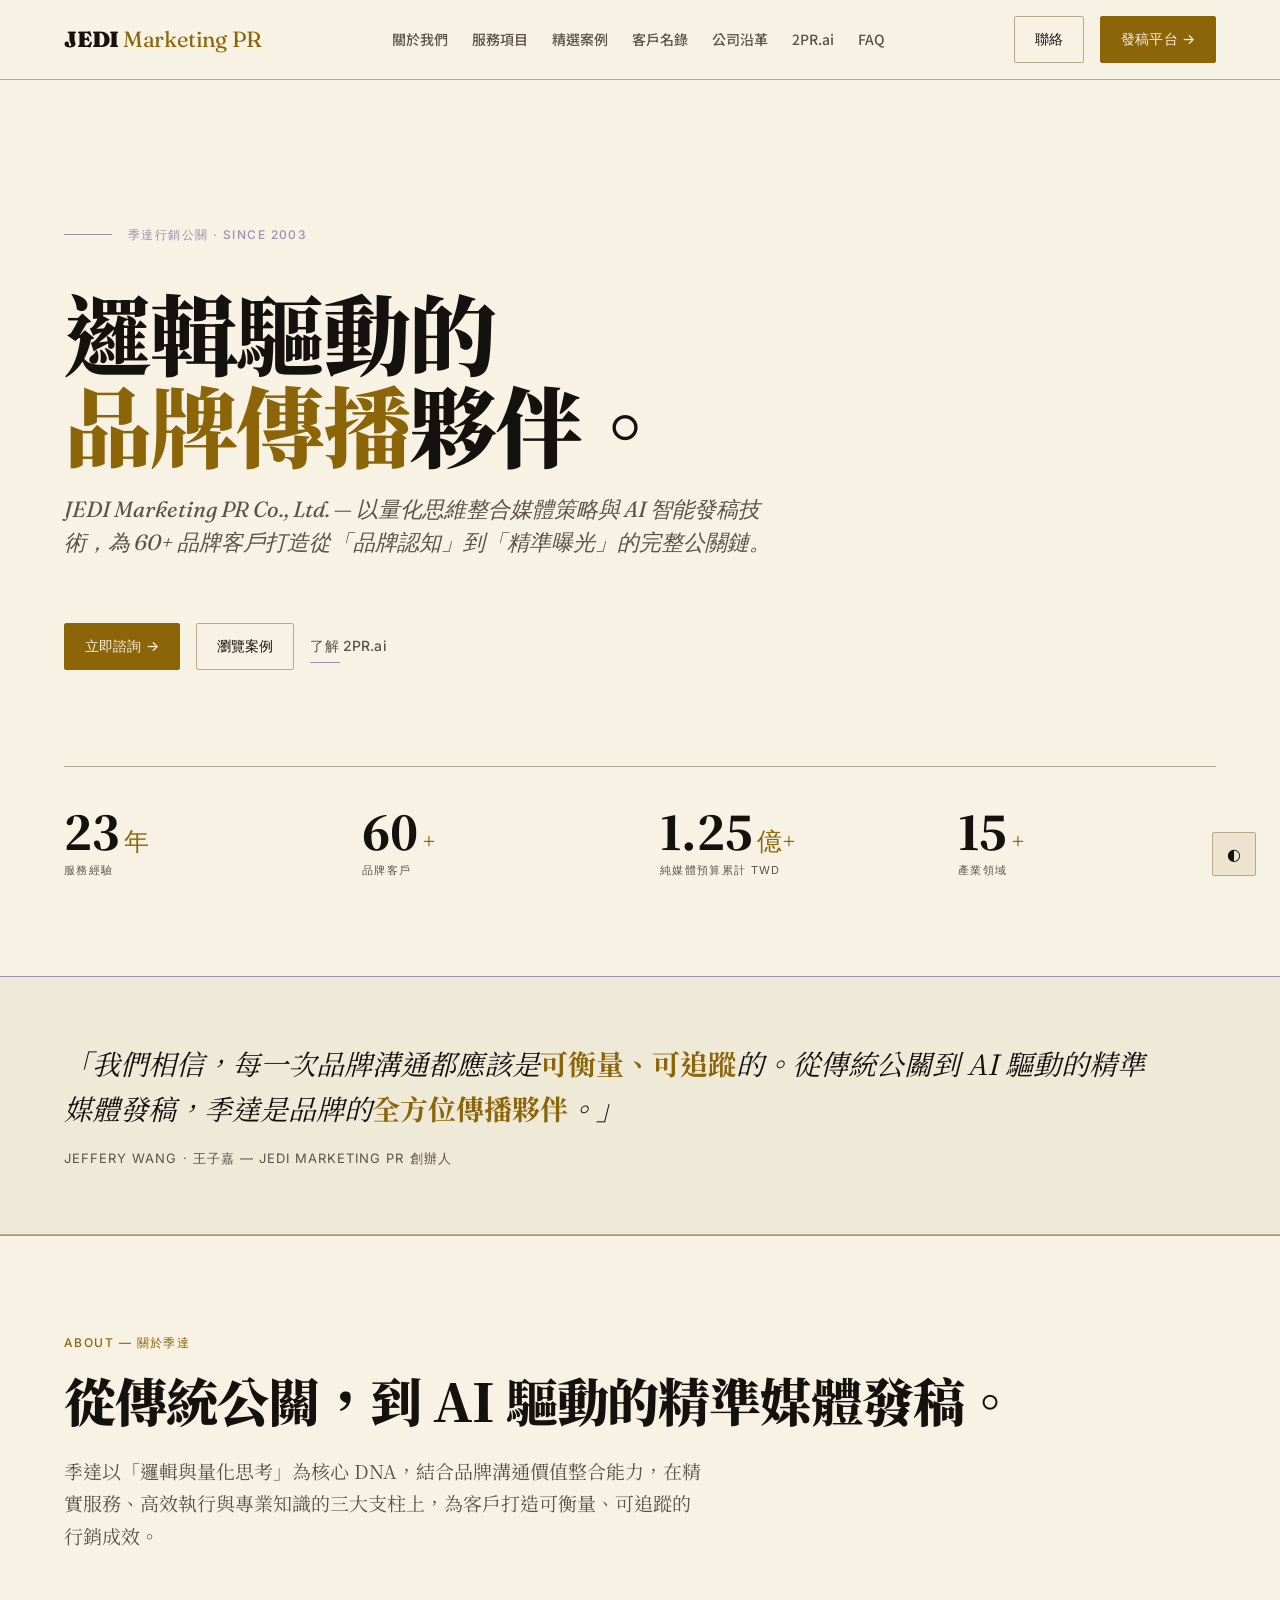
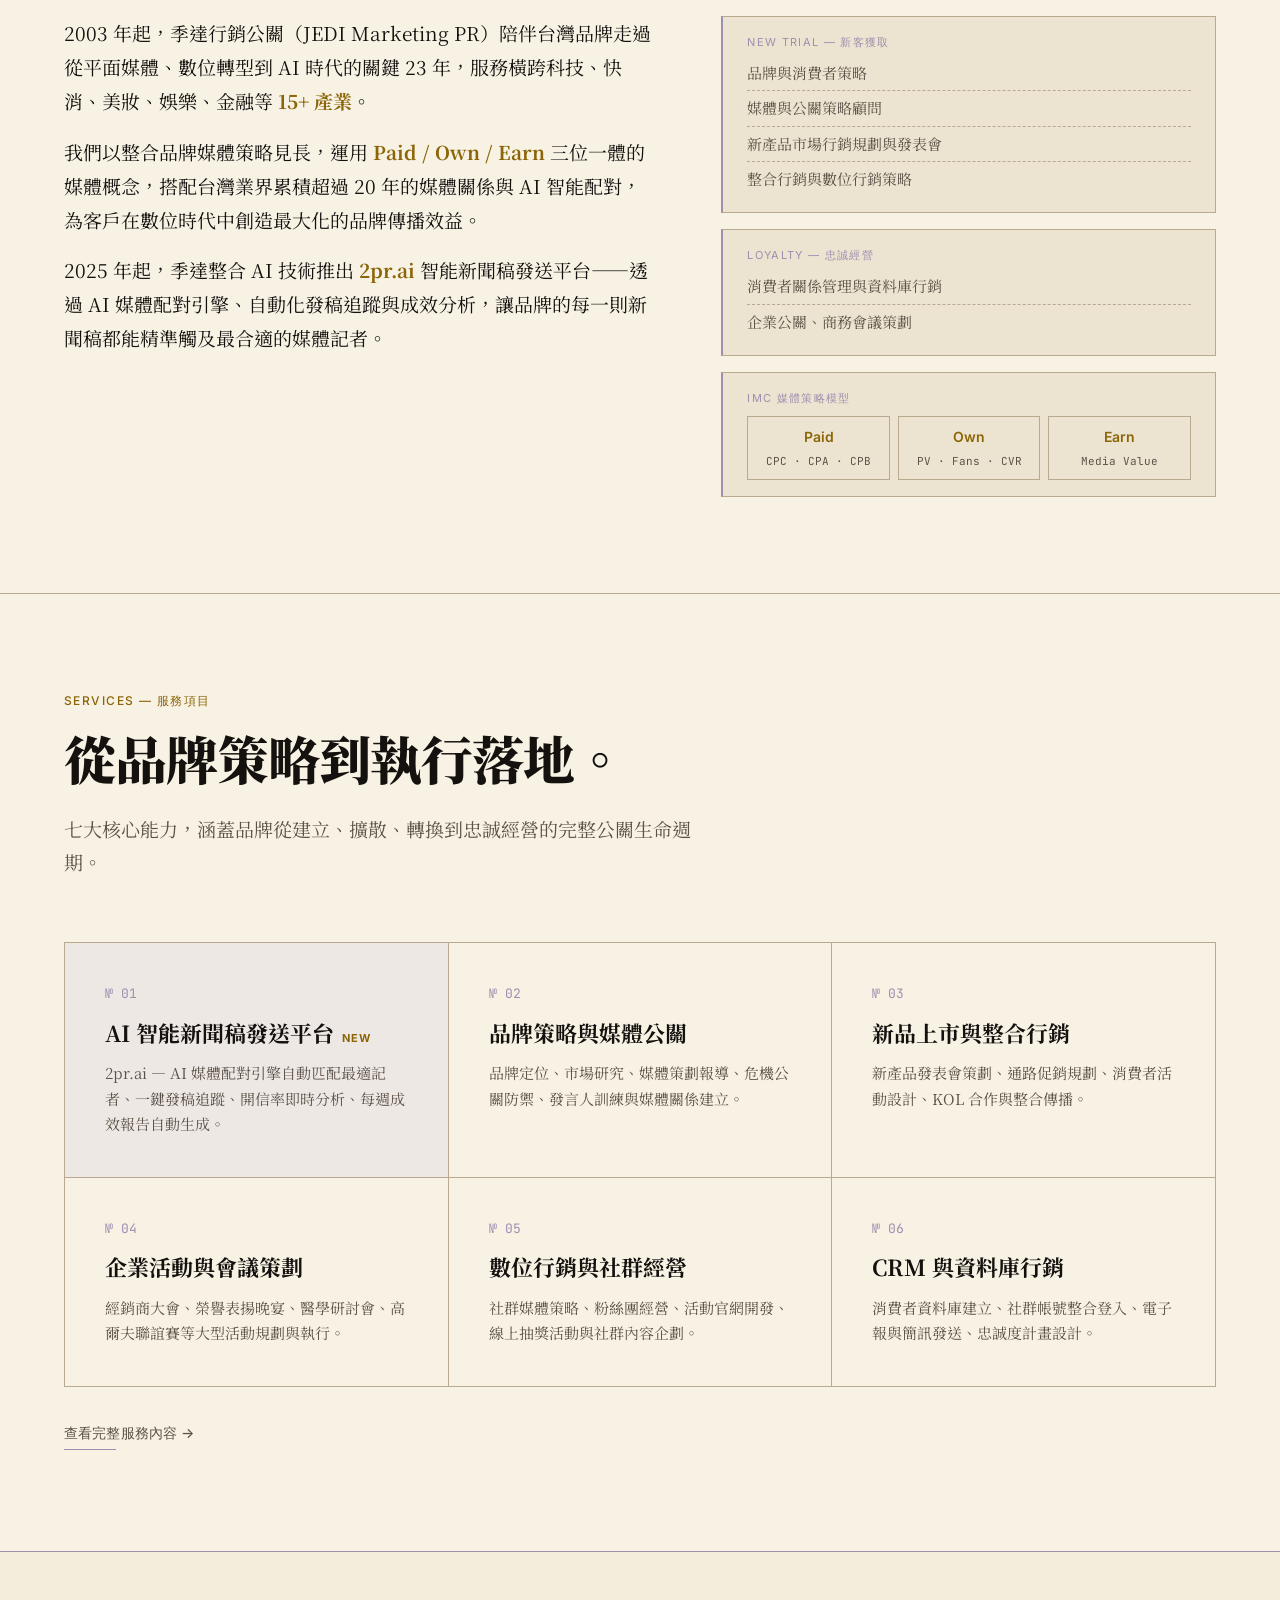
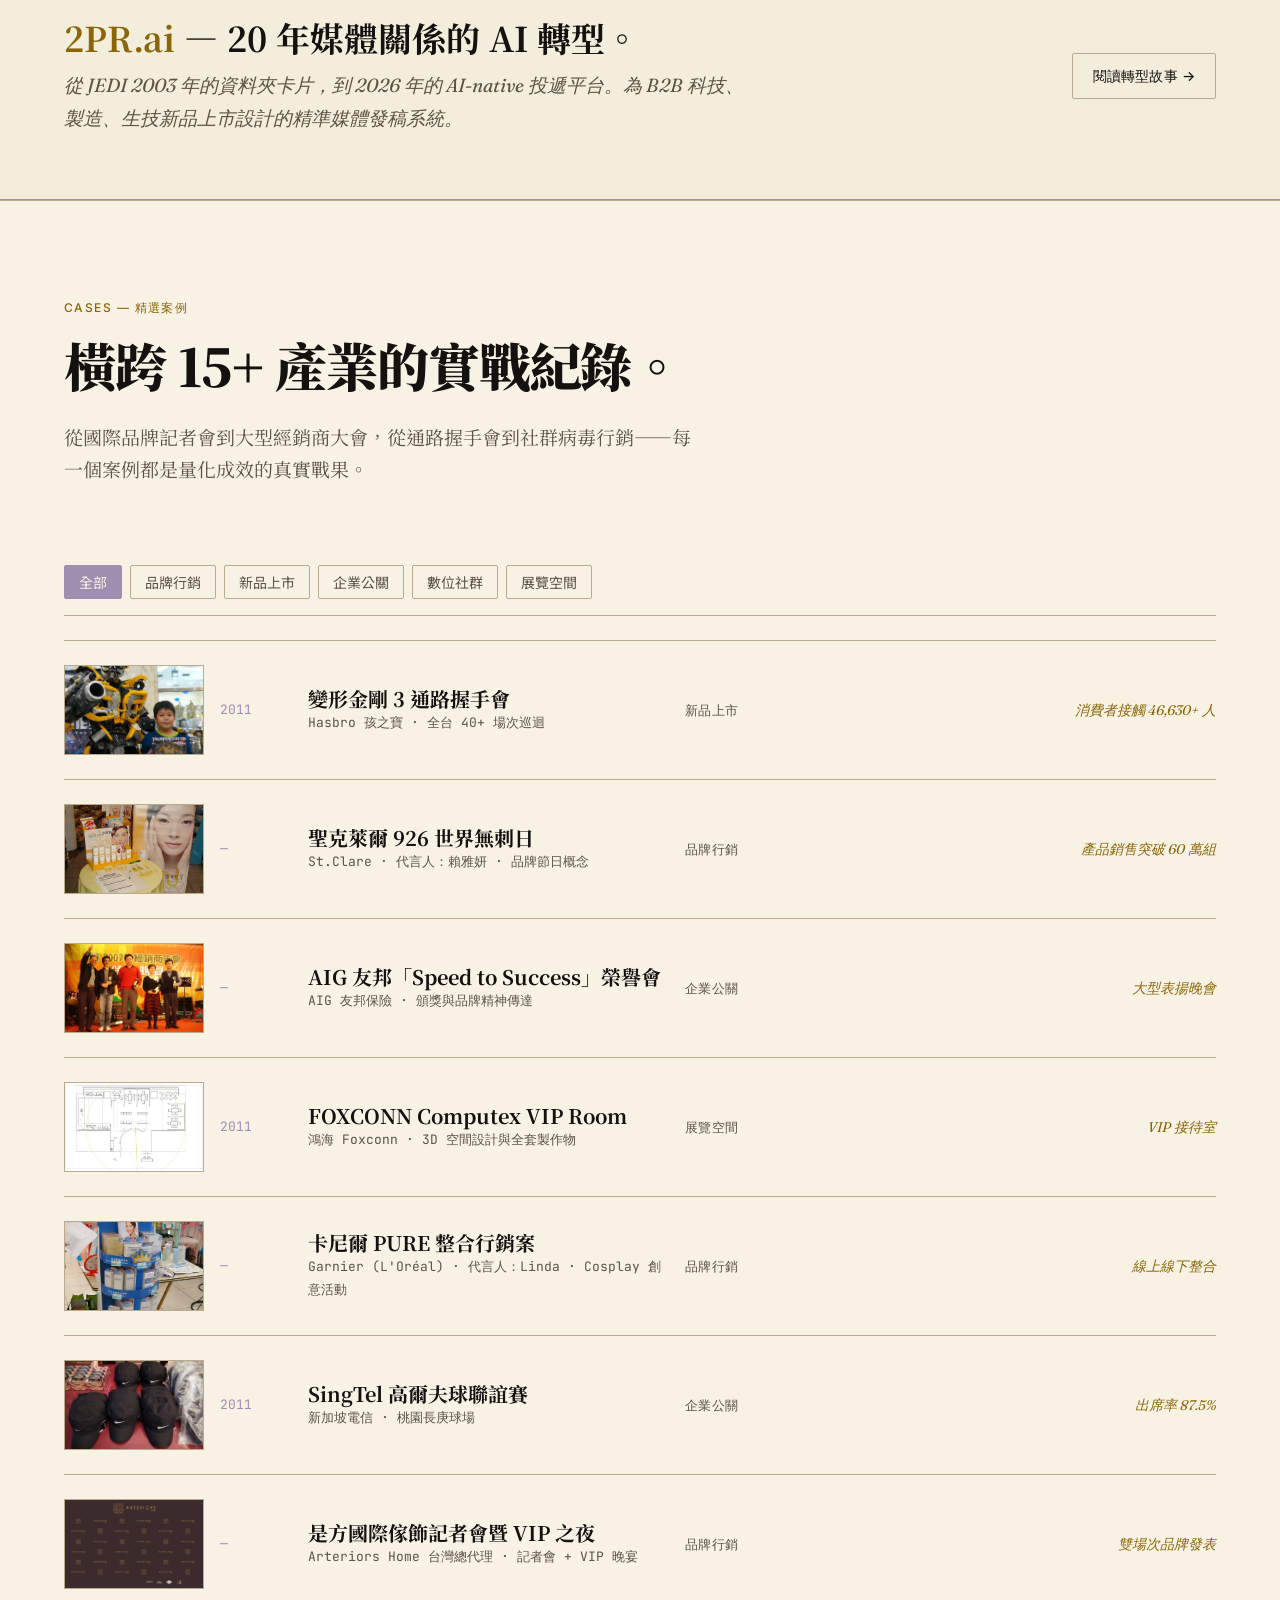
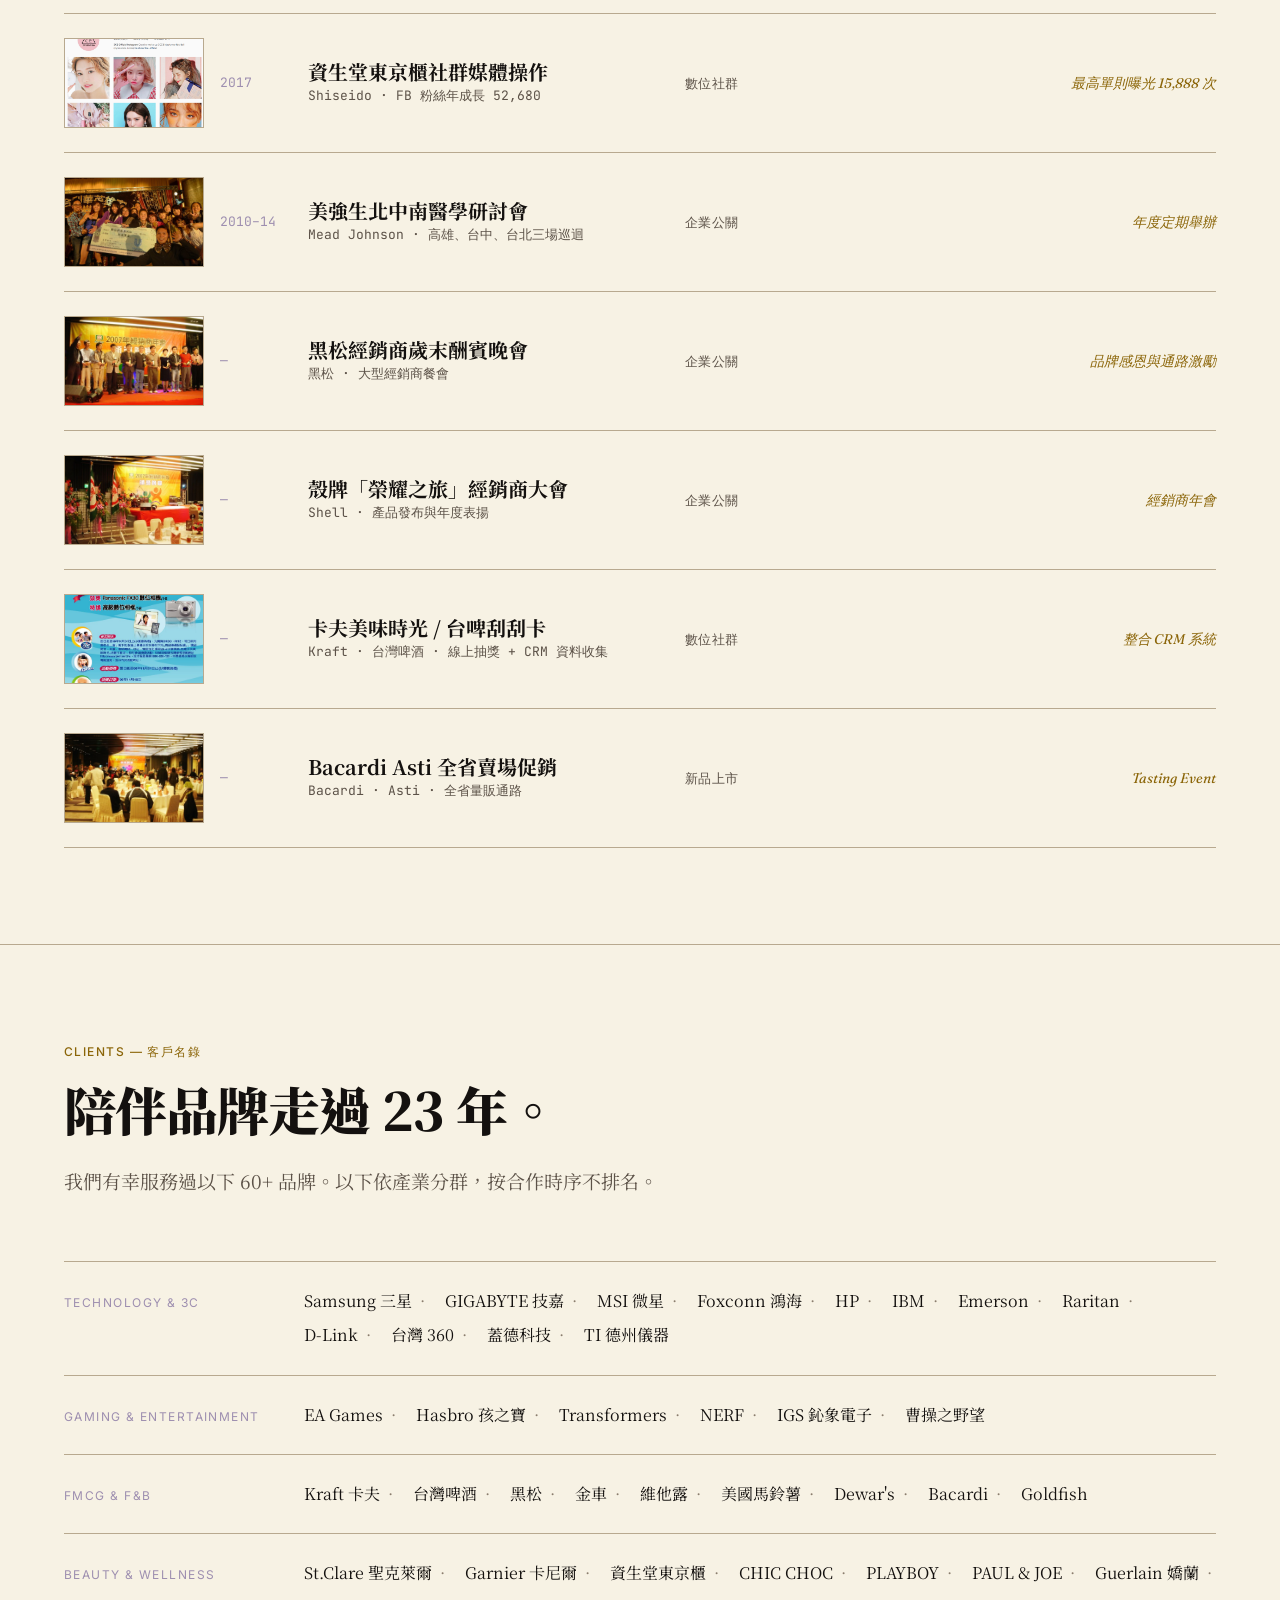
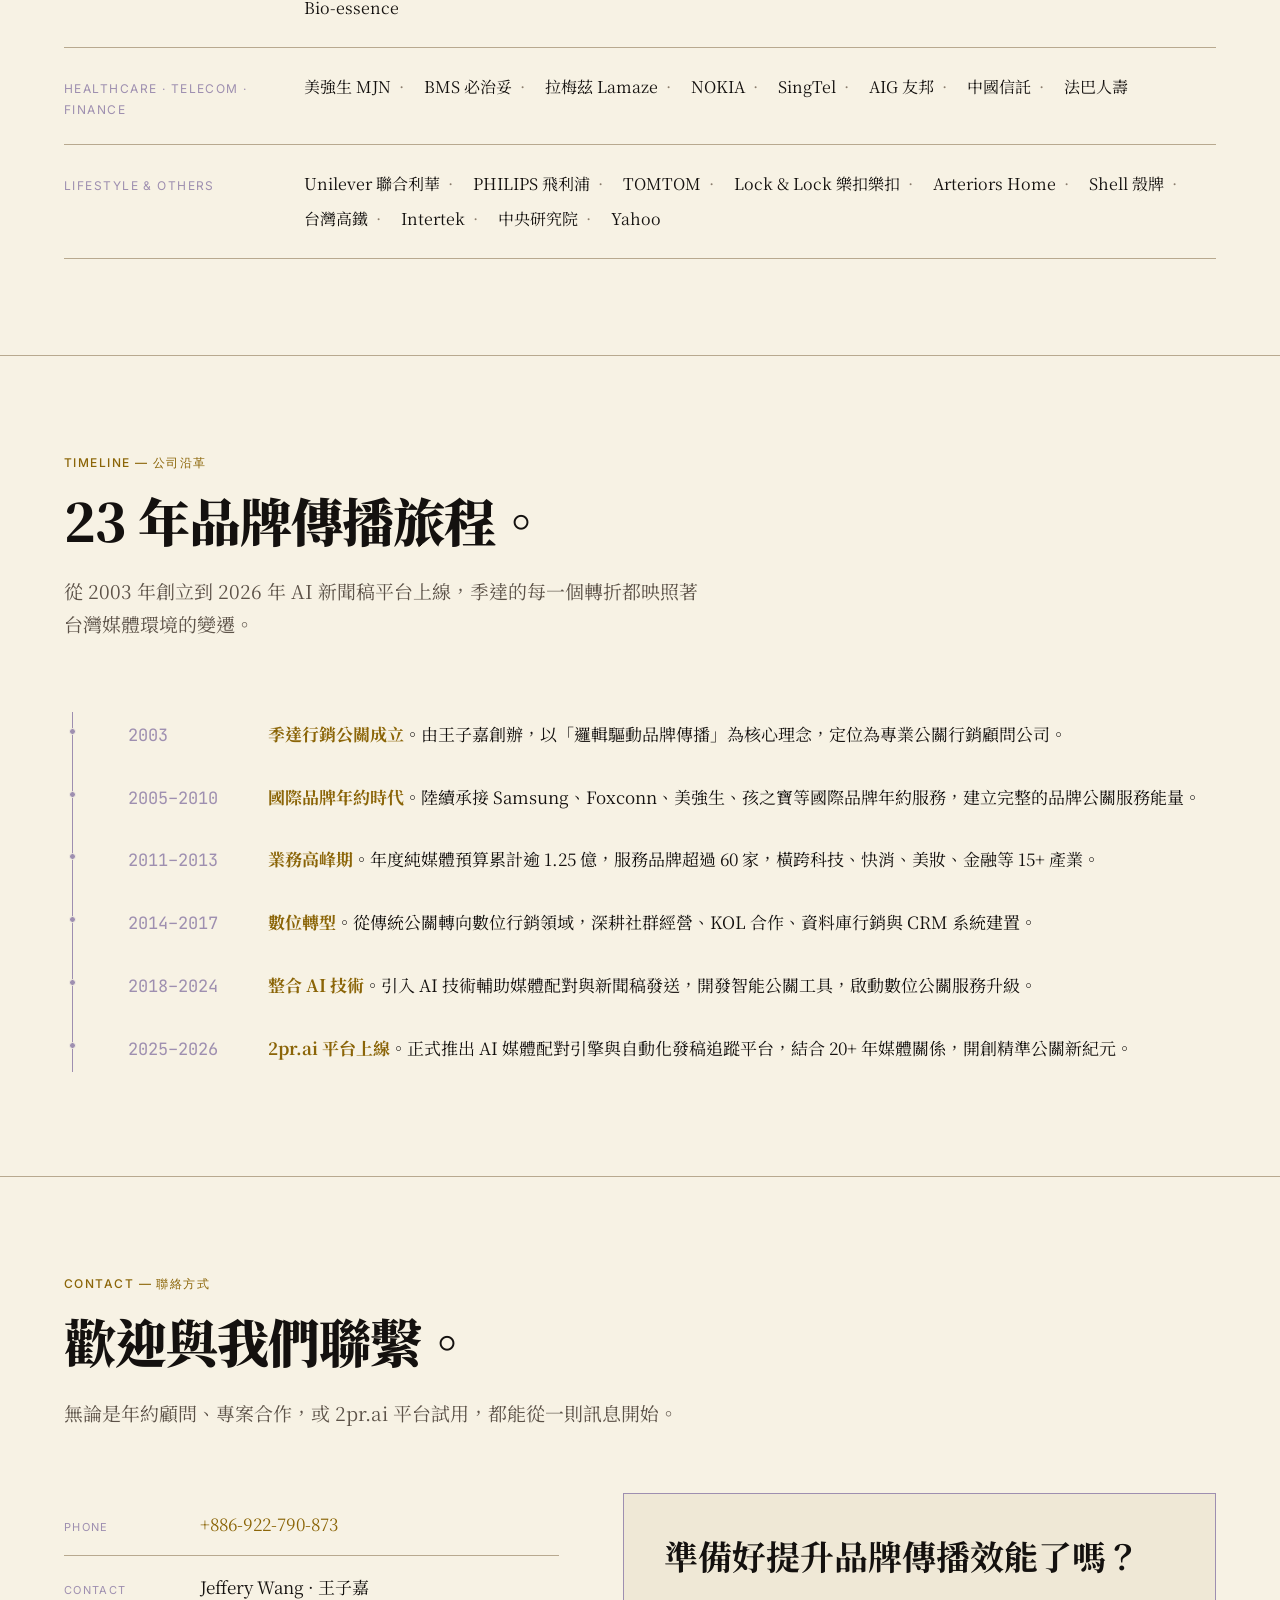
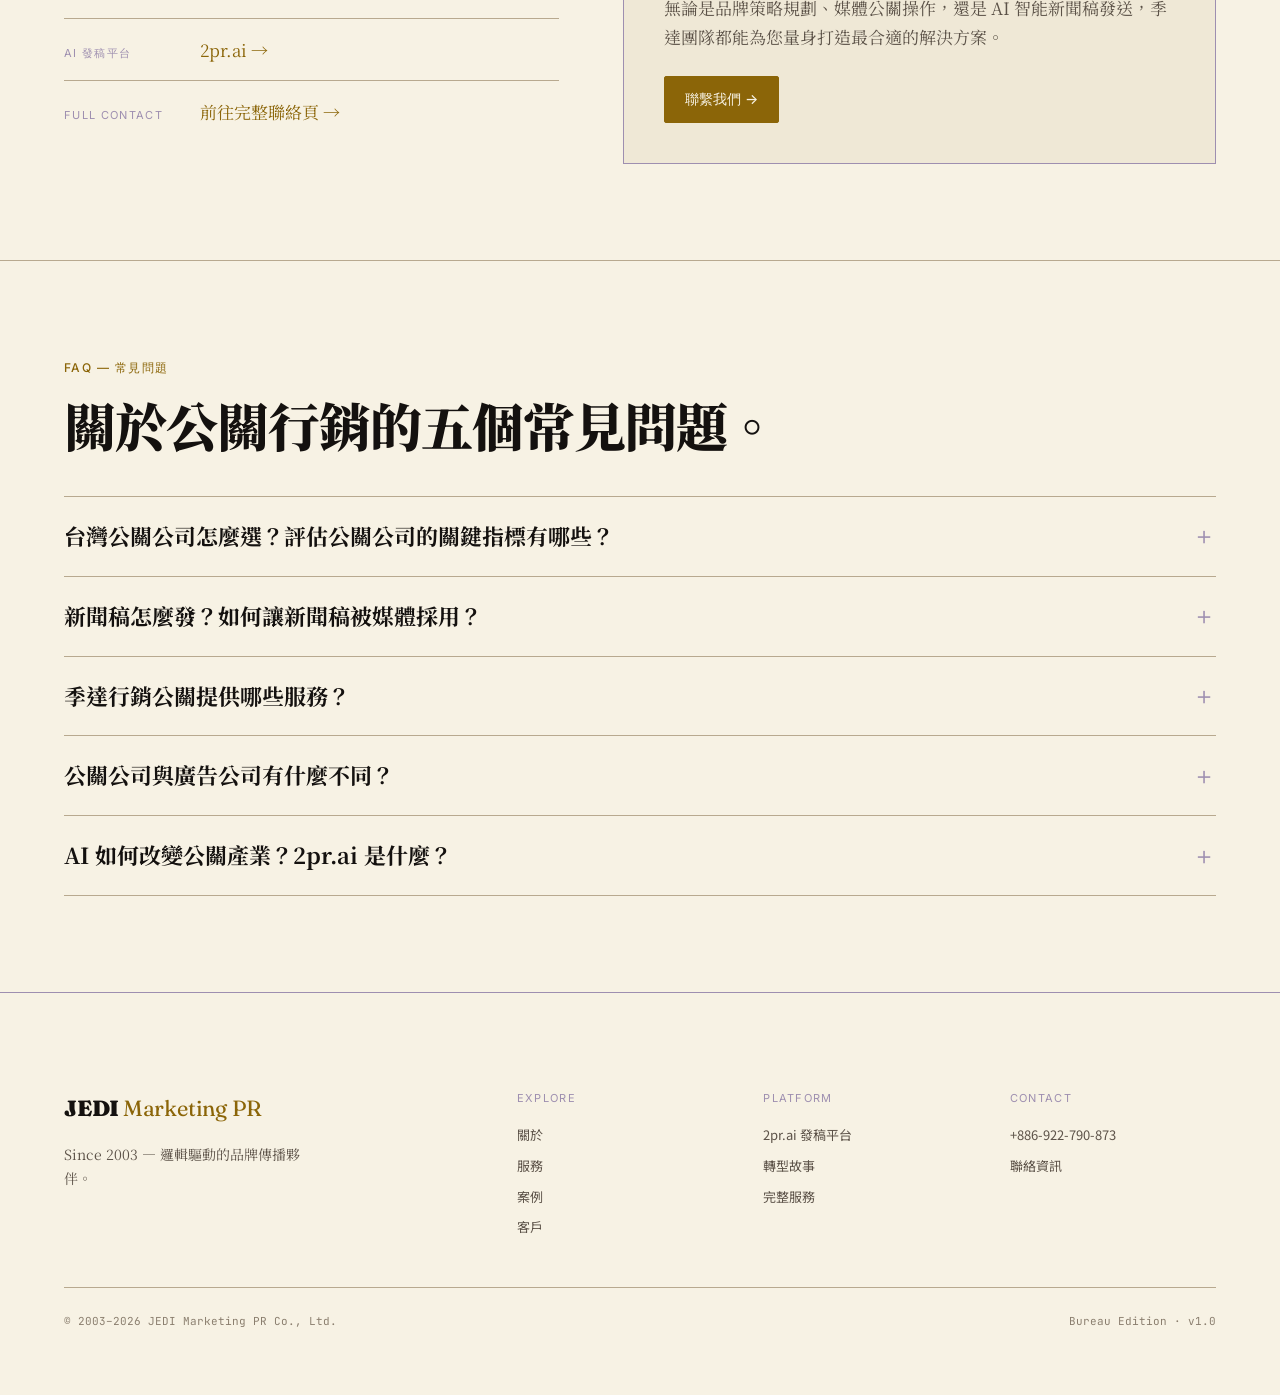
==== commit fc91db7d: "fix(cases): restore 13 case thumbnails lost in Bureau rebuild Cases section lost images when I conve" ====
--- a/index.html
+++ b/index.html
@@ -181,9 +181,50 @@
   @media (max-width: 880px) { .services { grid-template-columns: 1fr; } }
   @media (max-width: 880px) and (min-width: 600px) { .services { grid-template-columns: 1fr 1fr; } }
 
-  /* Cases list */
+  /* Cases list — override bureau.css to include thumbnail */
+  .cases .case {
+    grid-template-columns: 140px 72px 1.4fr 1fr 1fr;
+    gap: var(--s-md);
+    align-items: center;
+  }
+  .case__thumb {
+    display: block;
+    width: 140px;
+    height: 90px;
+    object-fit: cover;
+    border: 0.5px solid var(--hairline);
+    background: var(--surface);
+    transition: filter 200ms var(--ease-paper), transform 200ms var(--ease-paper);
+  }
+  .case:hover .case__thumb { filter: saturate(1.1) contrast(1.05); transform: scale(1.02); }
+  [data-theme="dark"] .case__thumb { filter: brightness(0.85) contrast(1.1); }
+  [data-theme="dark"] .case:hover .case__thumb { filter: brightness(0.95) contrast(1.15); }
   .case__meta { font-family: var(--font-mono); font-size: var(--t-meta); color: var(--dust); text-transform: none; }
   .case__client { font-family: var(--font-sans-en); font-size: var(--t-meta); color: var(--dust); letter-spacing: 0.04em; text-transform: uppercase; }
+  @media (max-width: 880px) {
+    .cases .case {
+      grid-template-columns: 100px 1fr;
+      gap: var(--s-md);
+      grid-template-areas:
+        "thumb year"
+        "thumb title"
+        "thumb client"
+        "thumb metric";
+    }
+    .case__thumb { grid-area: thumb; width: 100px; height: 100px; align-self: start; }
+    .case > .case__year { grid-area: year; }
+    .case > div:nth-child(3) { grid-area: title; }
+    .case > .case__client { grid-area: client; }
+    .case > .case__metric { grid-area: metric; text-align: left; }
+  }
+  @media (max-width: 600px) {
+    .cases .case {
+      grid-template-columns: 1fr;
+      grid-template-areas: "thumb" "year" "title" "client" "metric";
+    }
+    .case__thumb { width: 100%; height: 180px; }
+  }
+
   .filters {
     display: flex; gap: var(--s-sm); flex-wrap: wrap;
     padding: var(--s-md) 0;
@@ -536,6 +577,7 @@
 
     <div class="cases" id="casesList">
       <div class="case" data-cat="launch">
+        <img class="case__thumb" loading="lazy" src="images/01_變形金剛_Transformers/活動現場_握手會_01.jpg" alt="變形金剛 3 通路握手會現場">
         <div class="case__year">2011</div>
         <div>
           <div class="case__title">變形金剛 3 通路握手會</div>
@@ -545,6 +587,7 @@
         <div class="case__metric">消費者接觸 46,630+ 人</div>
       </div>
       <div class="case" data-cat="brand">
+        <img class="case__thumb" loading="lazy" src="images/02_美妝_StClare_Garnier/聖克萊爾_926世界無刺日_01.jpg" alt="聖克萊爾 926 世界無刺日">
         <div class="case__year">—</div>
         <div>
           <div class="case__title">聖克萊爾 926 世界無刺日</div>
@@ -554,6 +597,7 @@
         <div class="case__metric">產品銷售突破 60 萬組</div>
       </div>
       <div class="case" data-cat="corporate">
+        <img class="case__thumb" loading="lazy" src="images/03_企業公關_AIG_黑松_殼牌/AIG友邦_榮譽會_01.jpg" alt="AIG 友邦榮譽會">
         <div class="case__year">—</div>
         <div>
           <div class="case__title">AIG 友邦「Speed to Success」榮譽會</div>
@@ -563,6 +607,7 @@
         <div class="case__metric">大型表揚晚會</div>
       </div>
       <div class="case" data-cat="exhibition">
+        <img class="case__thumb" loading="lazy" src="images/04_鴻海_Foxconn_Computex/VIP_Room_會議區_01.jpg" alt="FOXCONN Computex VIP Room">
         <div class="case__year">2011</div>
         <div>
           <div class="case__title">FOXCONN Computex VIP Room</div>
@@ -572,6 +617,7 @@
         <div class="case__metric">VIP 接待室</div>
       </div>
       <div class="case" data-cat="brand">
+        <img class="case__thumb" loading="lazy" src="images/02_美妝_StClare_Garnier/卡尼爾_PURE整合行銷_01.jpg" alt="卡尼爾 PURE 整合行銷">
         <div class="case__year">—</div>
         <div>
           <div class="case__title">卡尼爾 PURE 整合行銷案</div>
@@ -581,6 +627,7 @@
         <div class="case__metric">線上線下整合</div>
       </div>
       <div class="case" data-cat="corporate">
+        <img class="case__thumb" loading="lazy" src="images/05_SingTel_高爾夫/Golf_Day_入場報到_01.jpg" alt="SingTel 高爾夫聯誼賽">
         <div class="case__year">2011</div>
         <div>
           <div class="case__title">SingTel 高爾夫球聯誼賽</div>
@@ -590,6 +637,7 @@
         <div class="case__metric">出席率 87.5%</div>
       </div>
       <div class="case" data-cat="brand">
+        <img class="case__thumb" loading="lazy" src="images/06_是方傢飾_Arteriors/記者會_主視覺背板_01.jpg" alt="是方國際傢飾記者會">
         <div class="case__year">—</div>
         <div>
           <div class="case__title">是方國際傢飾記者會暨 VIP 之夜</div>
@@ -599,6 +647,7 @@
         <div class="case__metric">雙場次品牌發表</div>
       </div>
       <div class="case" data-cat="digital">
+        <img class="case__thumb" loading="lazy" src="images/07_資生堂_Shiseido/IG操作_品牌參考_01.png" alt="資生堂東京櫃社群操作">
         <div class="case__year">2017</div>
         <div>
           <div class="case__title">資生堂東京櫃社群媒體操作</div>
@@ -608,6 +657,7 @@
         <div class="case__metric">最高單則曝光 15,888 次</div>
       </div>
       <div class="case" data-cat="corporate">
+        <img class="case__thumb" loading="lazy" src="images/09_尾牙活動_Party/尾牙活動_現場_01.png" alt="美強生醫學研討會">
         <div class="case__year">2010–14</div>
         <div>
           <div class="case__title">美強生北中南醫學研討會</div>
@@ -617,6 +667,7 @@
         <div class="case__metric">年度定期舉辦</div>
       </div>
       <div class="case" data-cat="corporate">
+        <img class="case__thumb" loading="lazy" src="images/03_企業公關_AIG_黑松_殼牌/黑松_經銷商晚會_01.jpg" alt="黑松經銷商晚會">
         <div class="case__year">—</div>
         <div>
           <div class="case__title">黑松經銷商歲末酬賓晚會</div>
@@ -626,6 +677,7 @@
         <div class="case__metric">品牌感恩與通路激勵</div>
       </div>
       <div class="case" data-cat="corporate">
+        <img class="case__thumb" loading="lazy" src="images/03_企業公關_AIG_黑松_殼牌/殼牌_榮耀之旅_01.jpg" alt="殼牌榮耀之旅">
         <div class="case__year">—</div>
         <div>
           <div class="case__title">殼牌「榮耀之旅」經銷商大會</div>
@@ -635,6 +687,7 @@
         <div class="case__metric">經銷商年會</div>
       </div>
       <div class="case" data-cat="digital">
+        <img class="case__thumb" loading="lazy" src="images/08_網路行銷_Kraft_台啤/卡夫_美味時光_活動頁_01.jpg" alt="卡夫美味時光">
         <div class="case__year">—</div>
         <div>
           <div class="case__title">卡夫美味時光 / 台啤刮刮卡</div>
@@ -644,6 +697,7 @@
         <div class="case__metric">整合 CRM 系統</div>
       </div>
       <div class="case" data-cat="launch">
+        <img class="case__thumb" loading="lazy" src="images/03_企業公關_AIG_黑松_殼牌/經銷商大會_活動照_01.jpg" alt="Bacardi Asti 賣場促銷">
         <div class="case__year">—</div>
         <div>
           <div class="case__title">Bacardi Asti 全省賣場促銷</div>
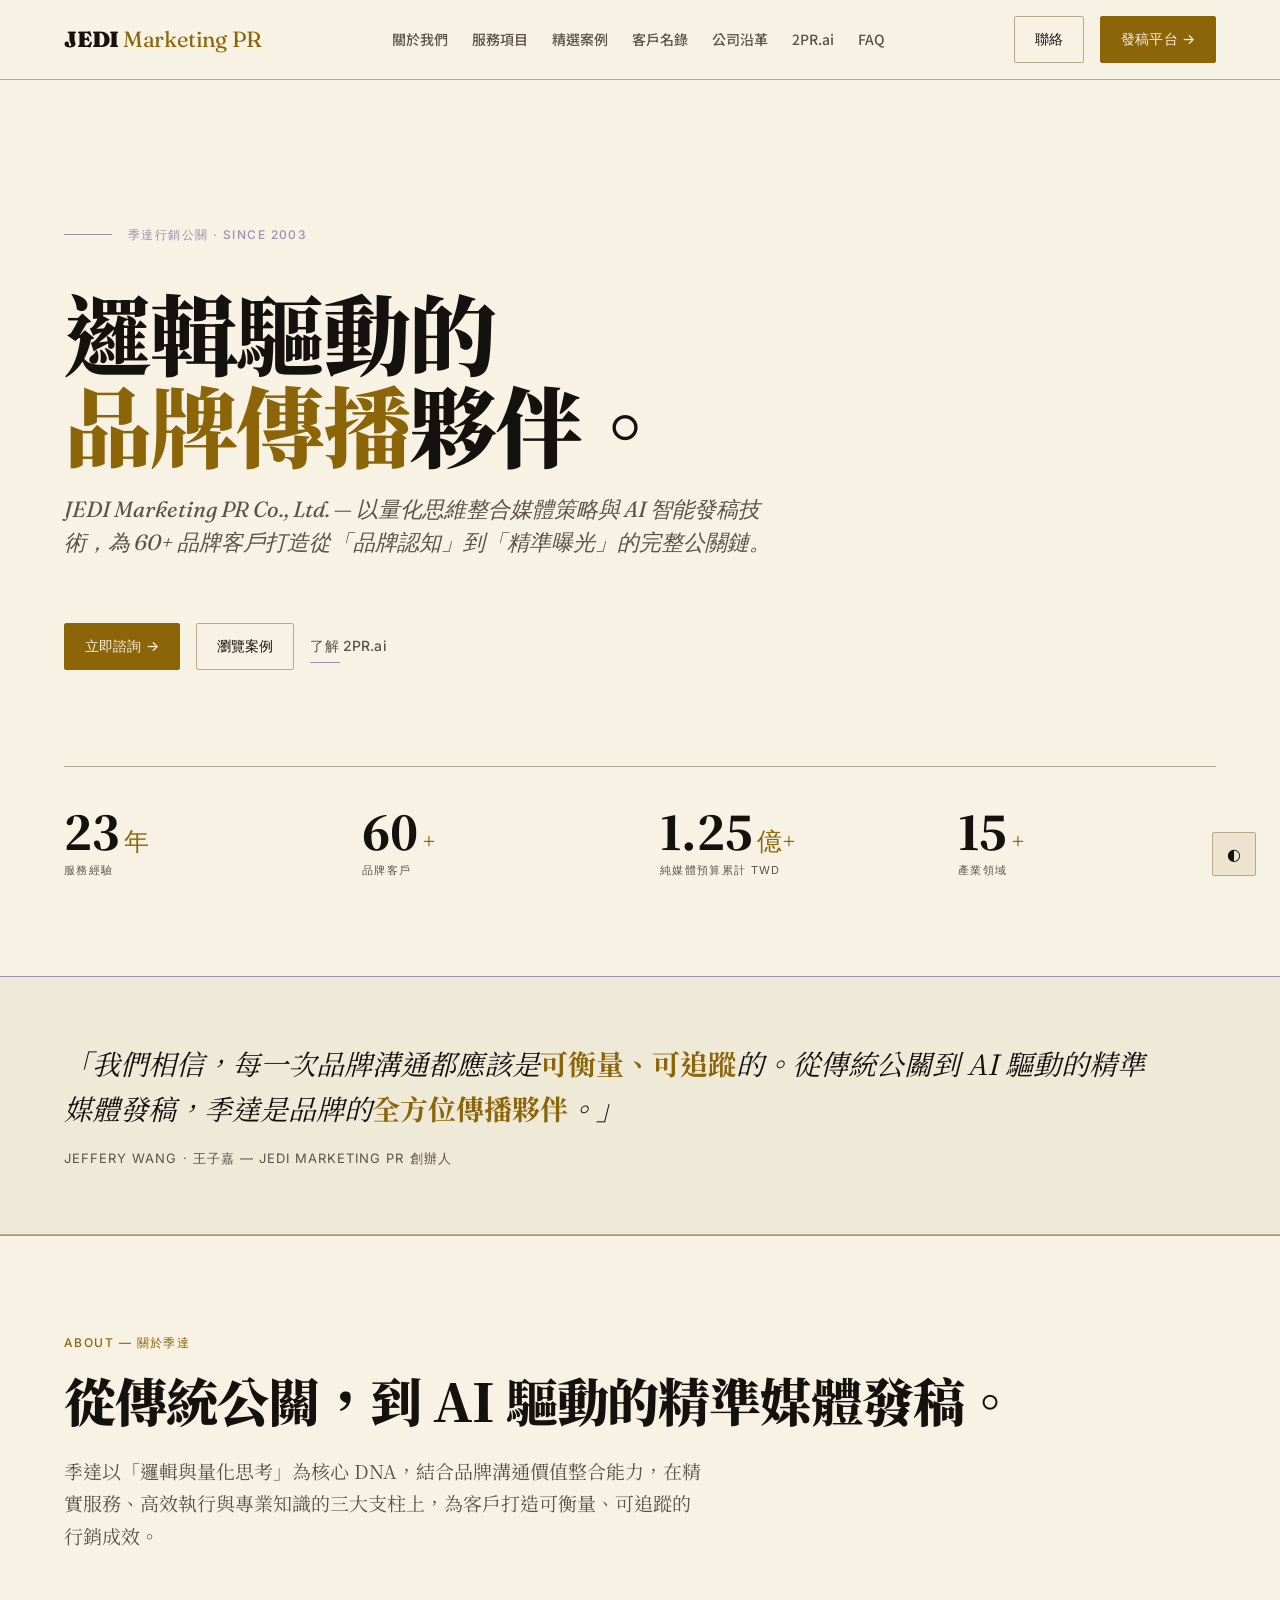
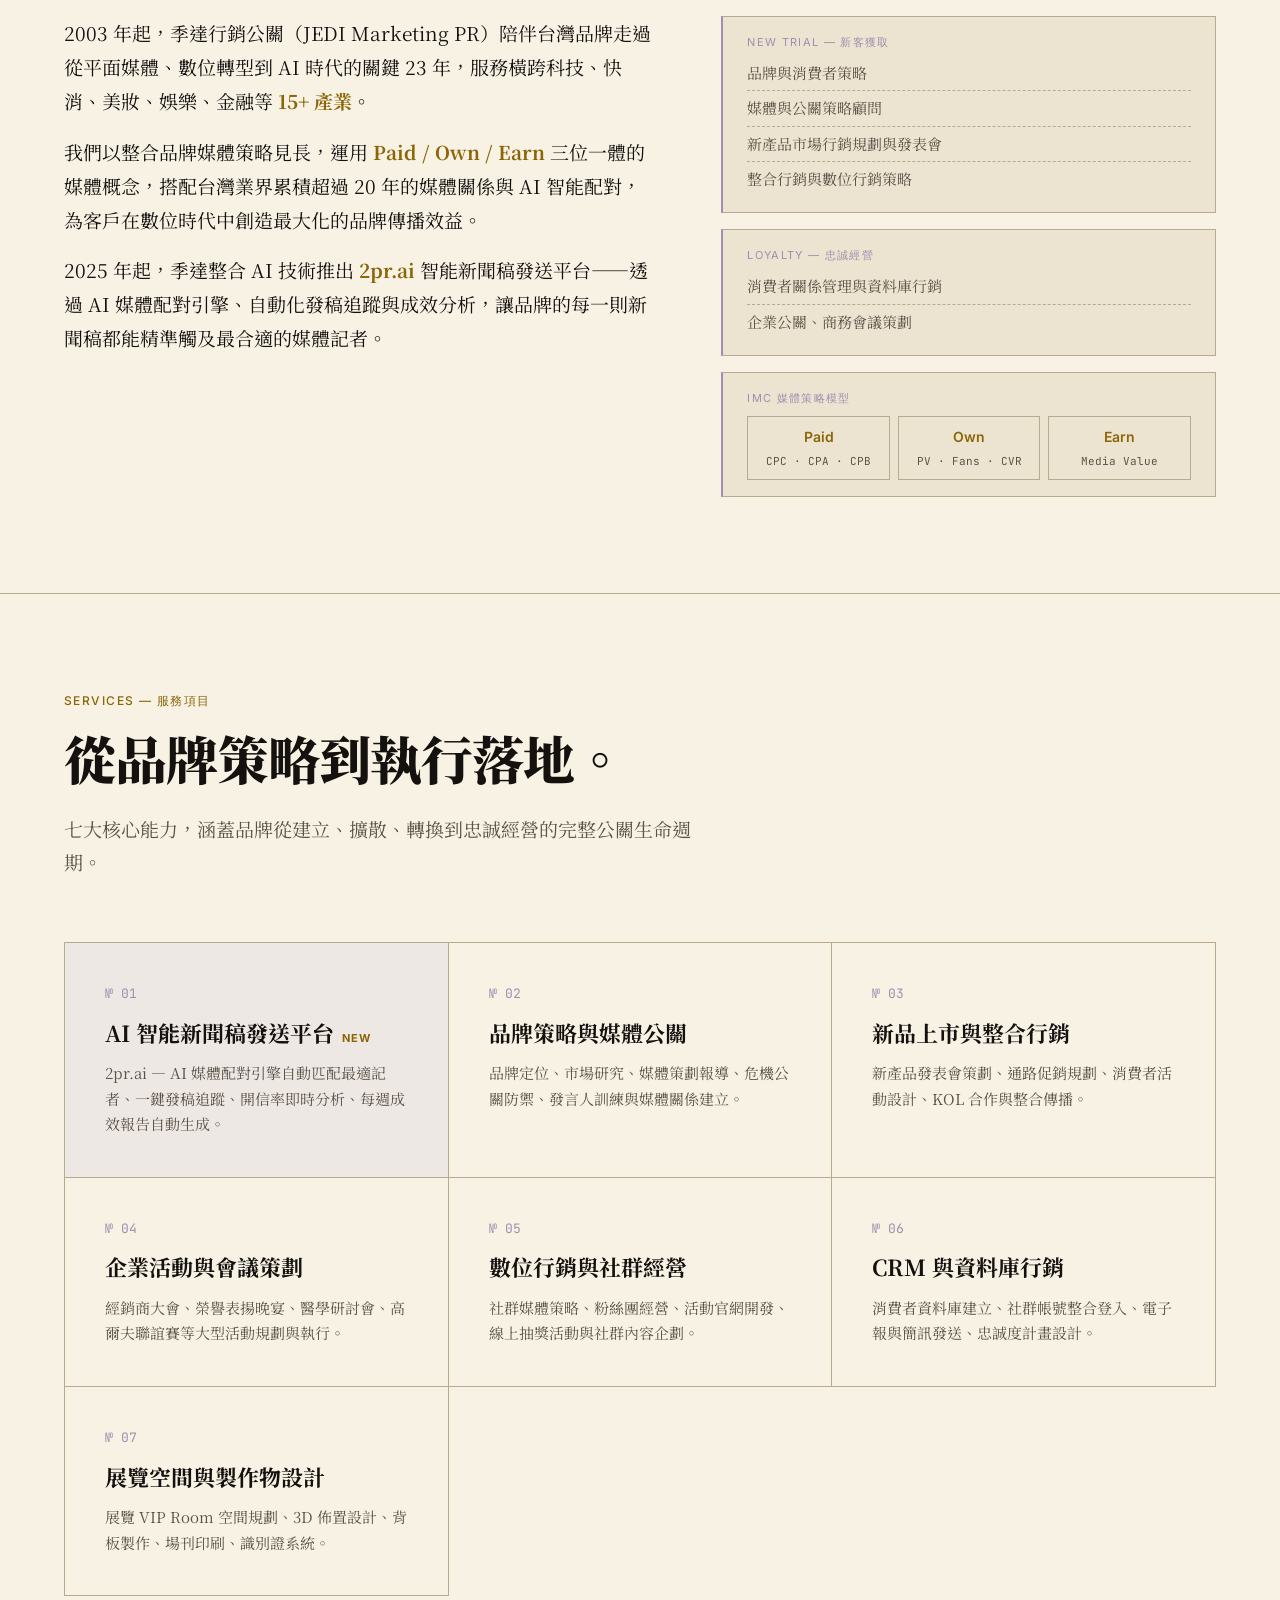
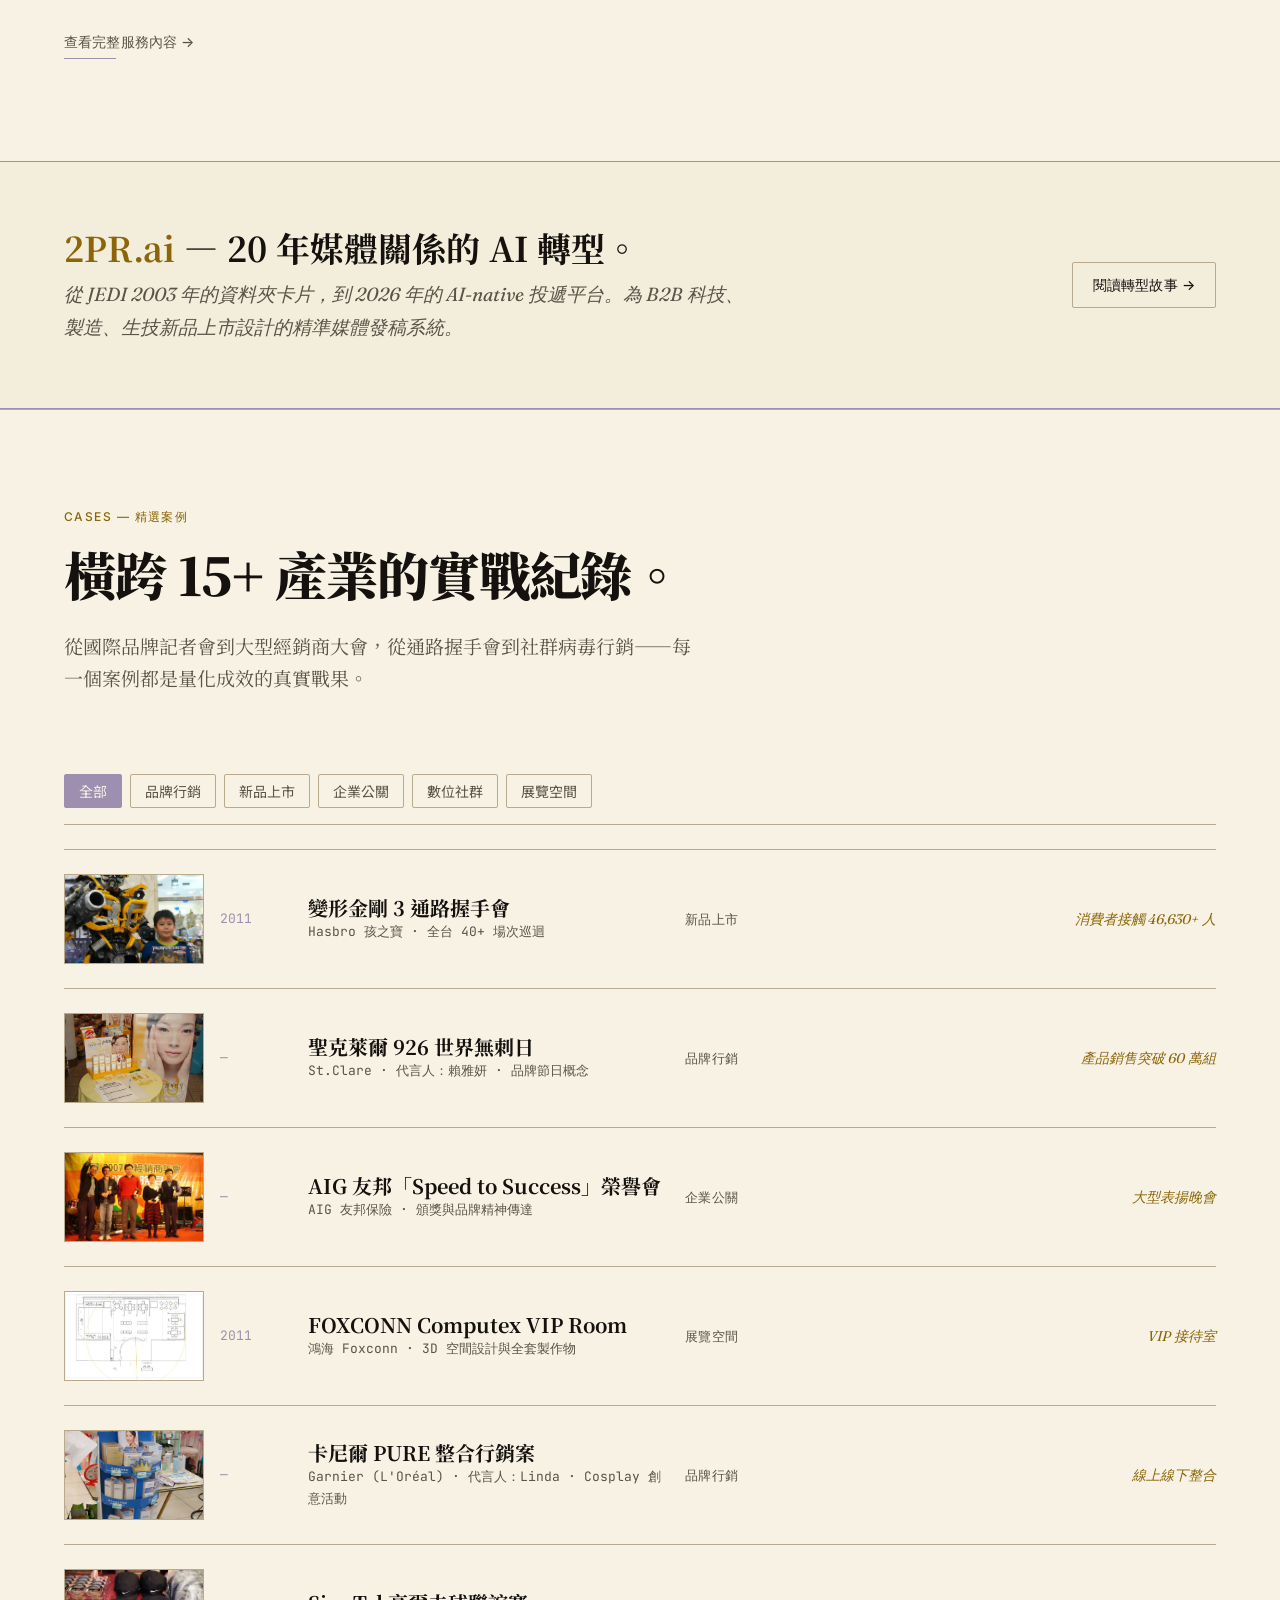
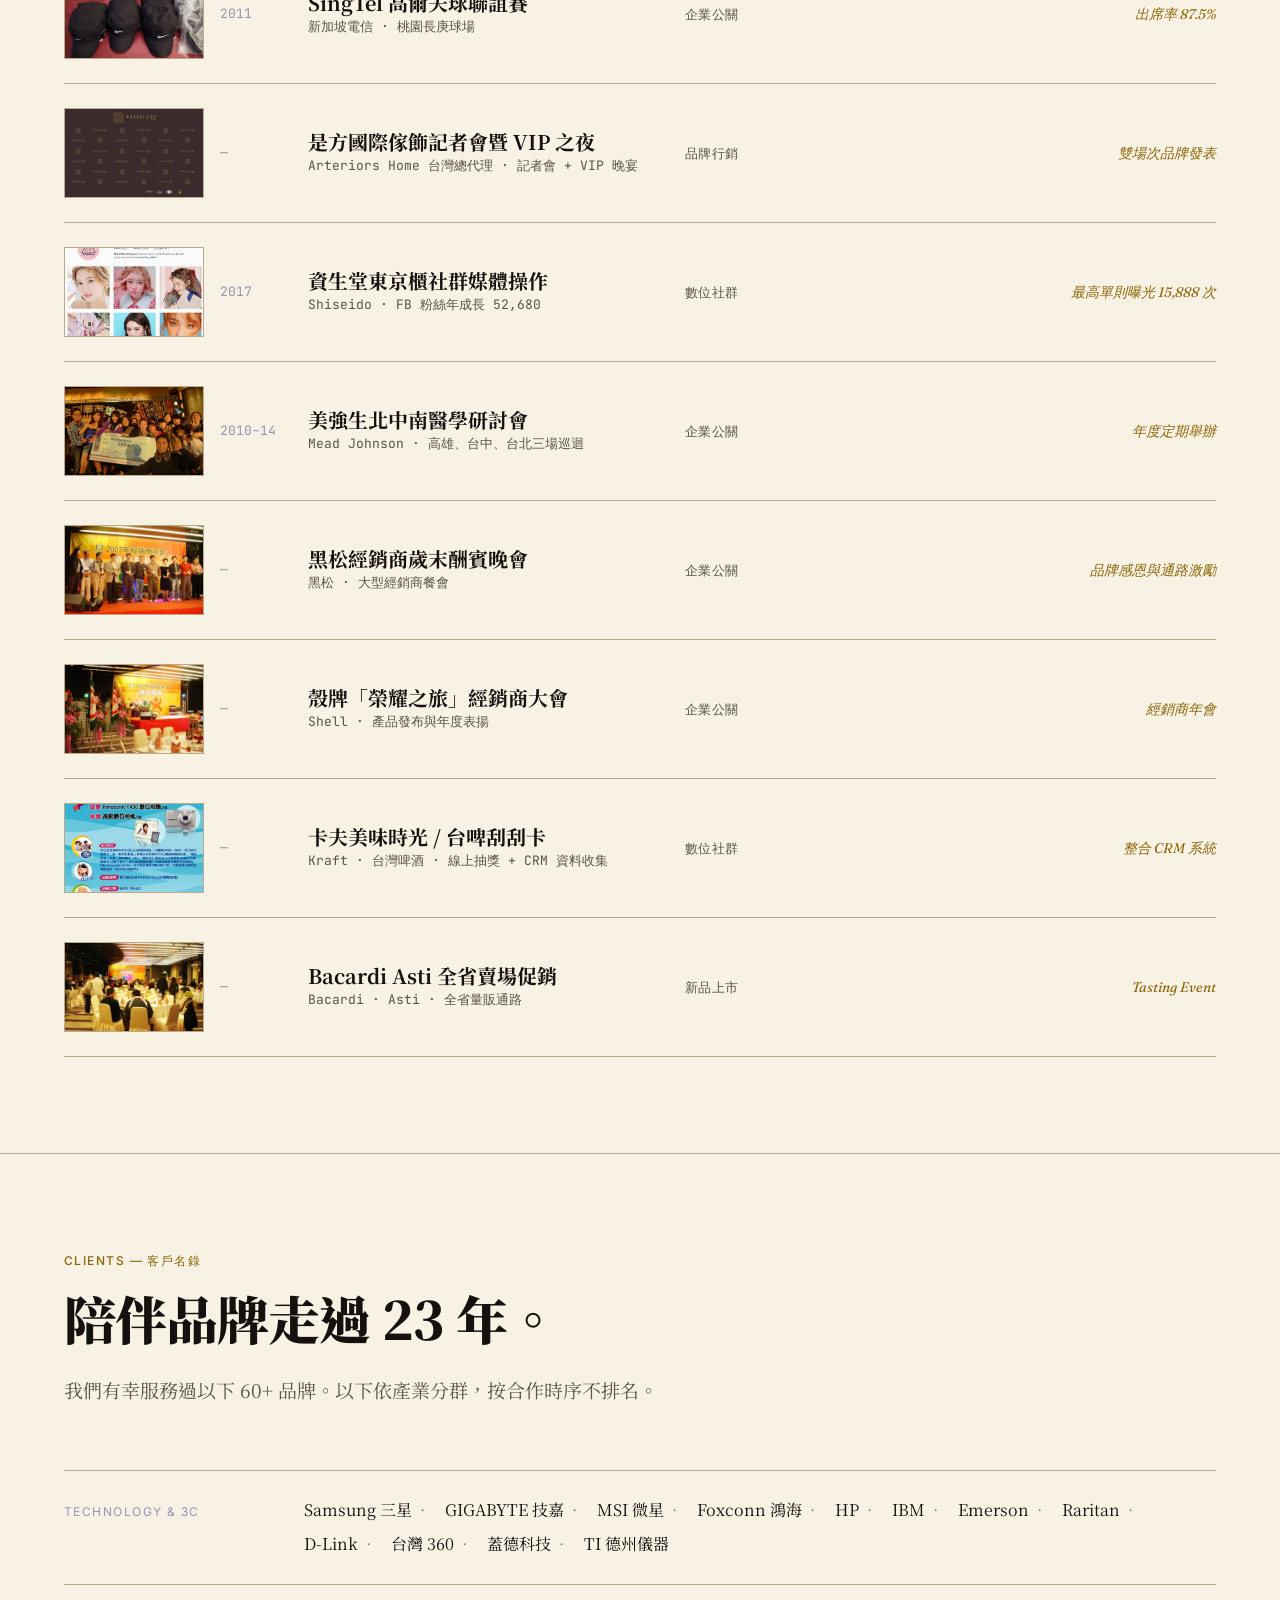
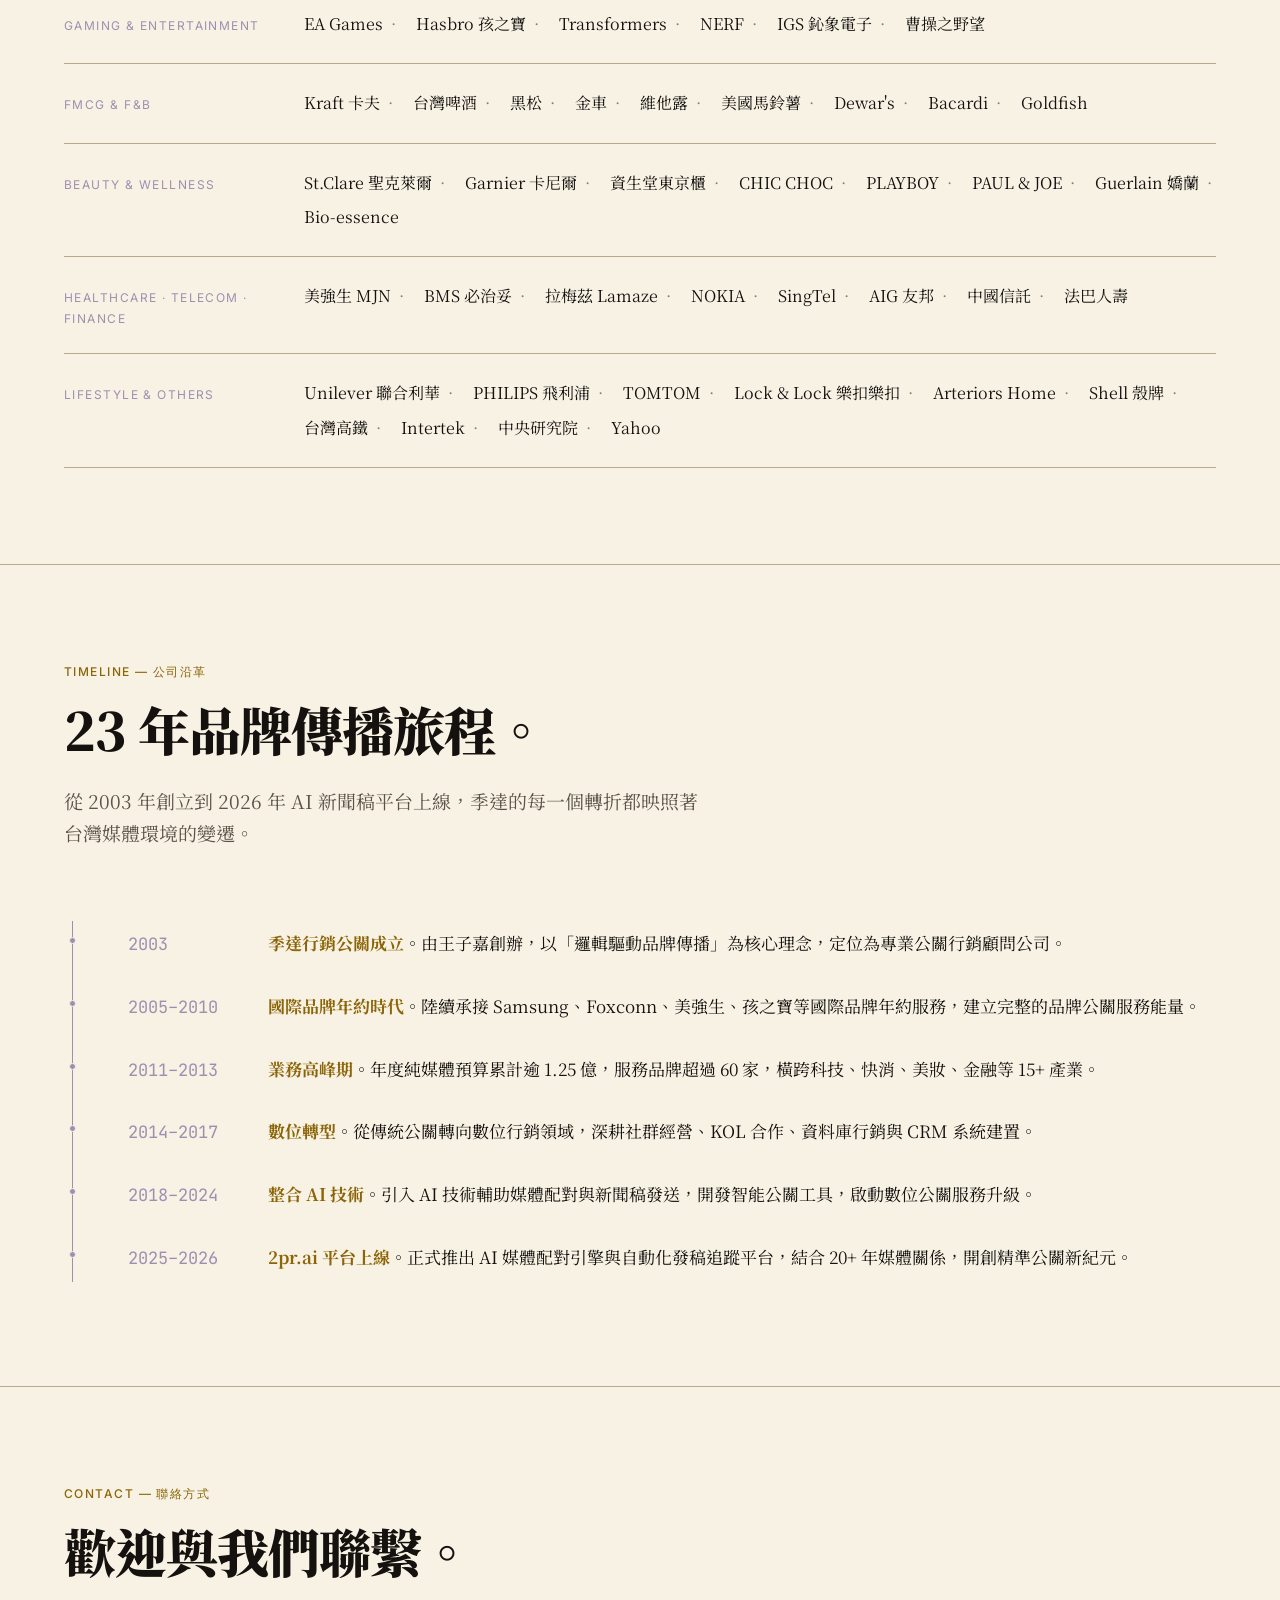
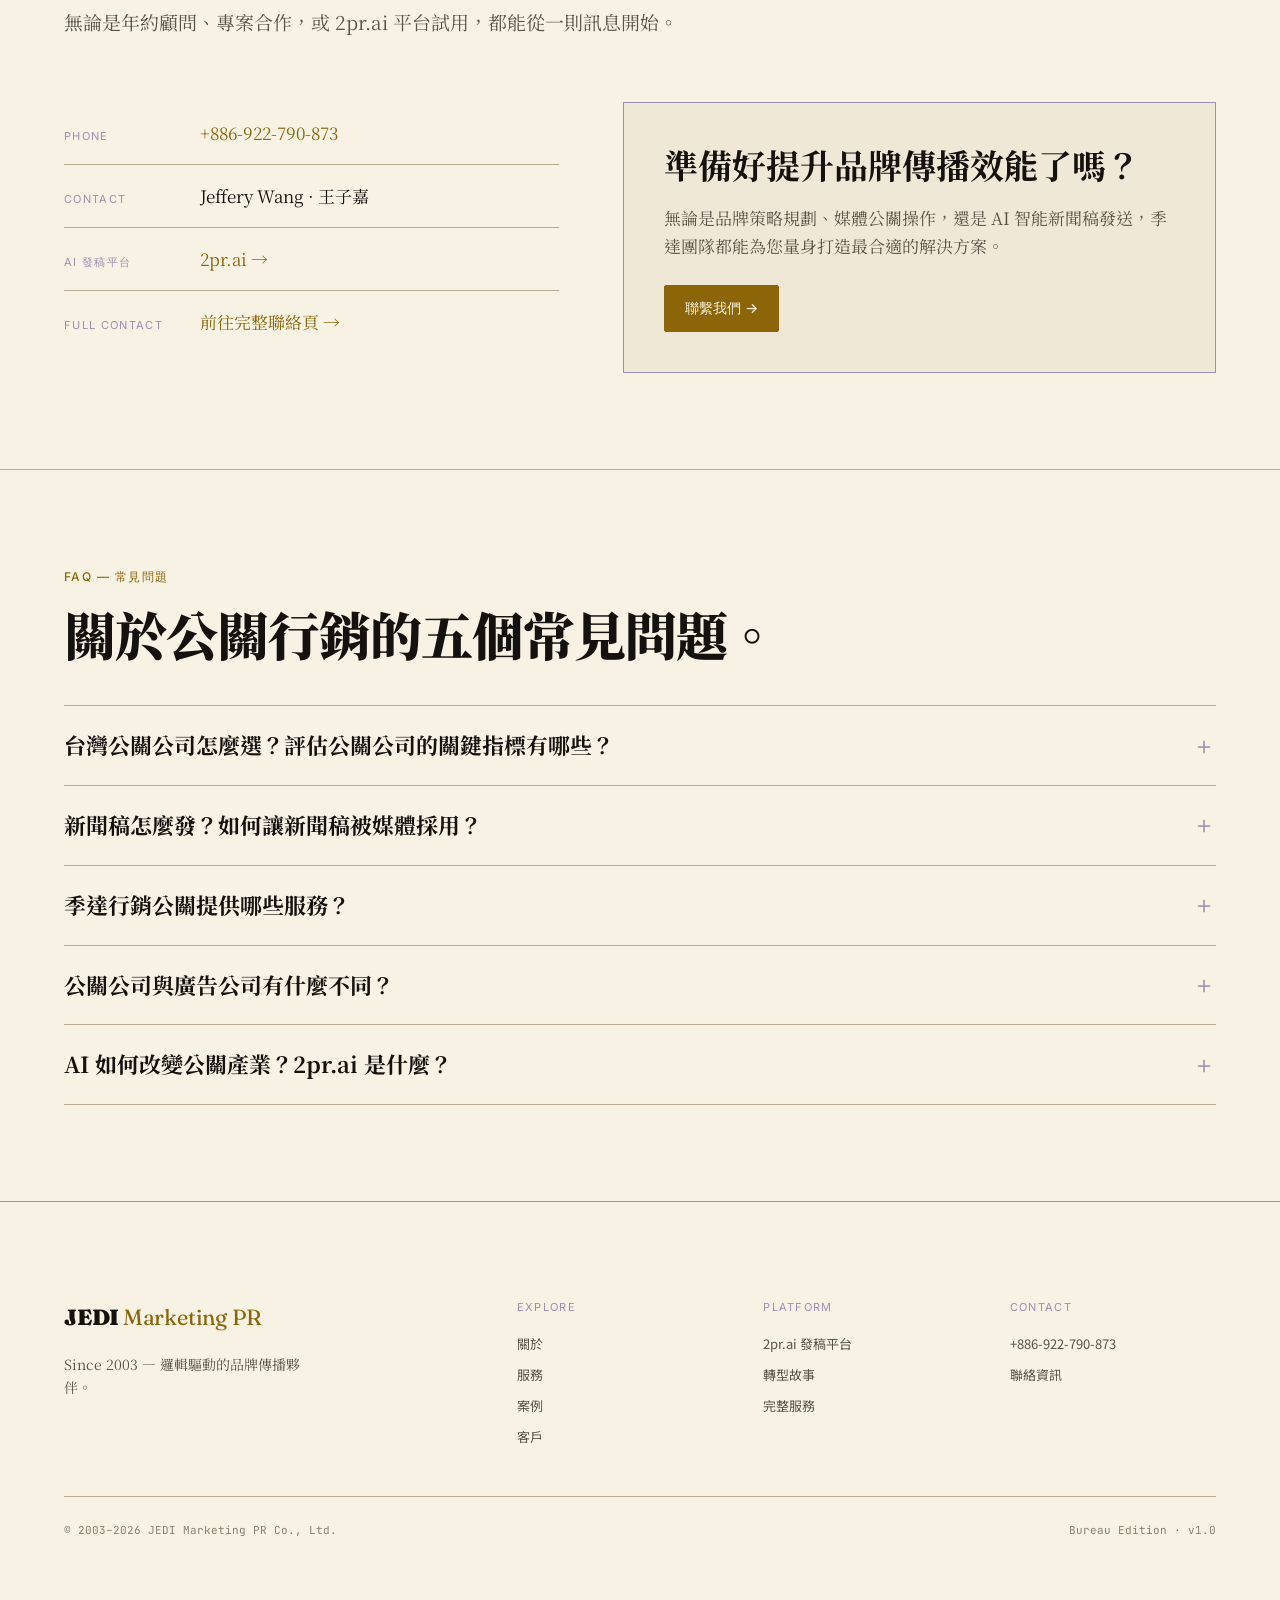
==== commit df18cdd7: "fix(index): restore missing 7th service (展覽空間與製作物設計) Original had 7 services (AI featured + 6). I dr" ====
--- a/index.html
+++ b/index.html
@@ -537,6 +537,11 @@
         <div class="svc__num">№ 06</div>
         <h3 class="svc__h">CRM 與資料庫行銷</h3>
         <p class="svc__p">消費者資料庫建立、社群帳號整合登入、電子報與簡訊發送、忠誠度計畫設計。</p>
+      </div>
+      <div class="svc">
+        <div class="svc__num">№ 07</div>
+        <h3 class="svc__h">展覽空間與製作物設計</h3>
+        <p class="svc__p">展覽 VIP Room 空間規劃、3D 佈置設計、背板製作、場刊印刷、識別證系統。</p>
       </div>
     </div>
 
@@ -865,7 +870,7 @@
     "mainEntity": [
       { "@type": "Question", "name": "台灣公關公司怎麼選？評估公關公司的關鍵指標有哪些？", "acceptedAnswer": { "@type": "Answer", "text": "從產業經驗、媒體資源、策略思維、服務彈性四個面向評估。季達自 2003 年起服務超過 60 個品牌，橫跨 15+ 產業。" } },
       { "@type": "Question", "name": "新聞稿怎麼發？如何讓新聞稿被媒體採用？", "acceptedAnswer": { "@type": "Answer", "text": "新聞價值、精準媒體配對、發稿時機三者缺一不可。2025 年推出的 2pr.ai 以 AI 媒體配對引擎自動比對最適合的記者名單。" } },
-      { "@type": "Question", "name": "季達行銷公關提供哪些服務？", "acceptedAnswer": { "@type": "Answer", "text": "六大核心服務：媒體公關策略、新聞稿發稿（含 2pr.ai）、品牌活動企劃、數位整合行銷、企業公關與會議、CRM 與資料庫行銷。" } },
+      { "@type": "Question", "name": "季達行銷公關提供哪些服務？", "acceptedAnswer": { "@type": "Answer", "text": "七大核心服務：AI 新聞稿平台 2pr.ai、媒體公關策略、新品上市與整合行銷、企業活動與會議策劃、數位行銷與社群經營、CRM 與資料庫行銷、展覽空間與製作物設計。" } },
       { "@type": "Question", "name": "公關公司與廣告公司有什麼不同？", "acceptedAnswer": { "@type": "Answer", "text": "廣告是 Paid Media、公關是 Earned Media。季達擅長整合 Paid / Own / Earned 三大媒體策略。" } },
       { "@type": "Question", "name": "AI 如何改變公關產業？2pr.ai 是什麼？", "acceptedAnswer": { "@type": "Answer", "text": "AI 在媒體配對、內容產製、成效追蹤三層面革新公關。2pr.ai 是季達推出的 AI 新聞稿發送平台。" } }
     ]
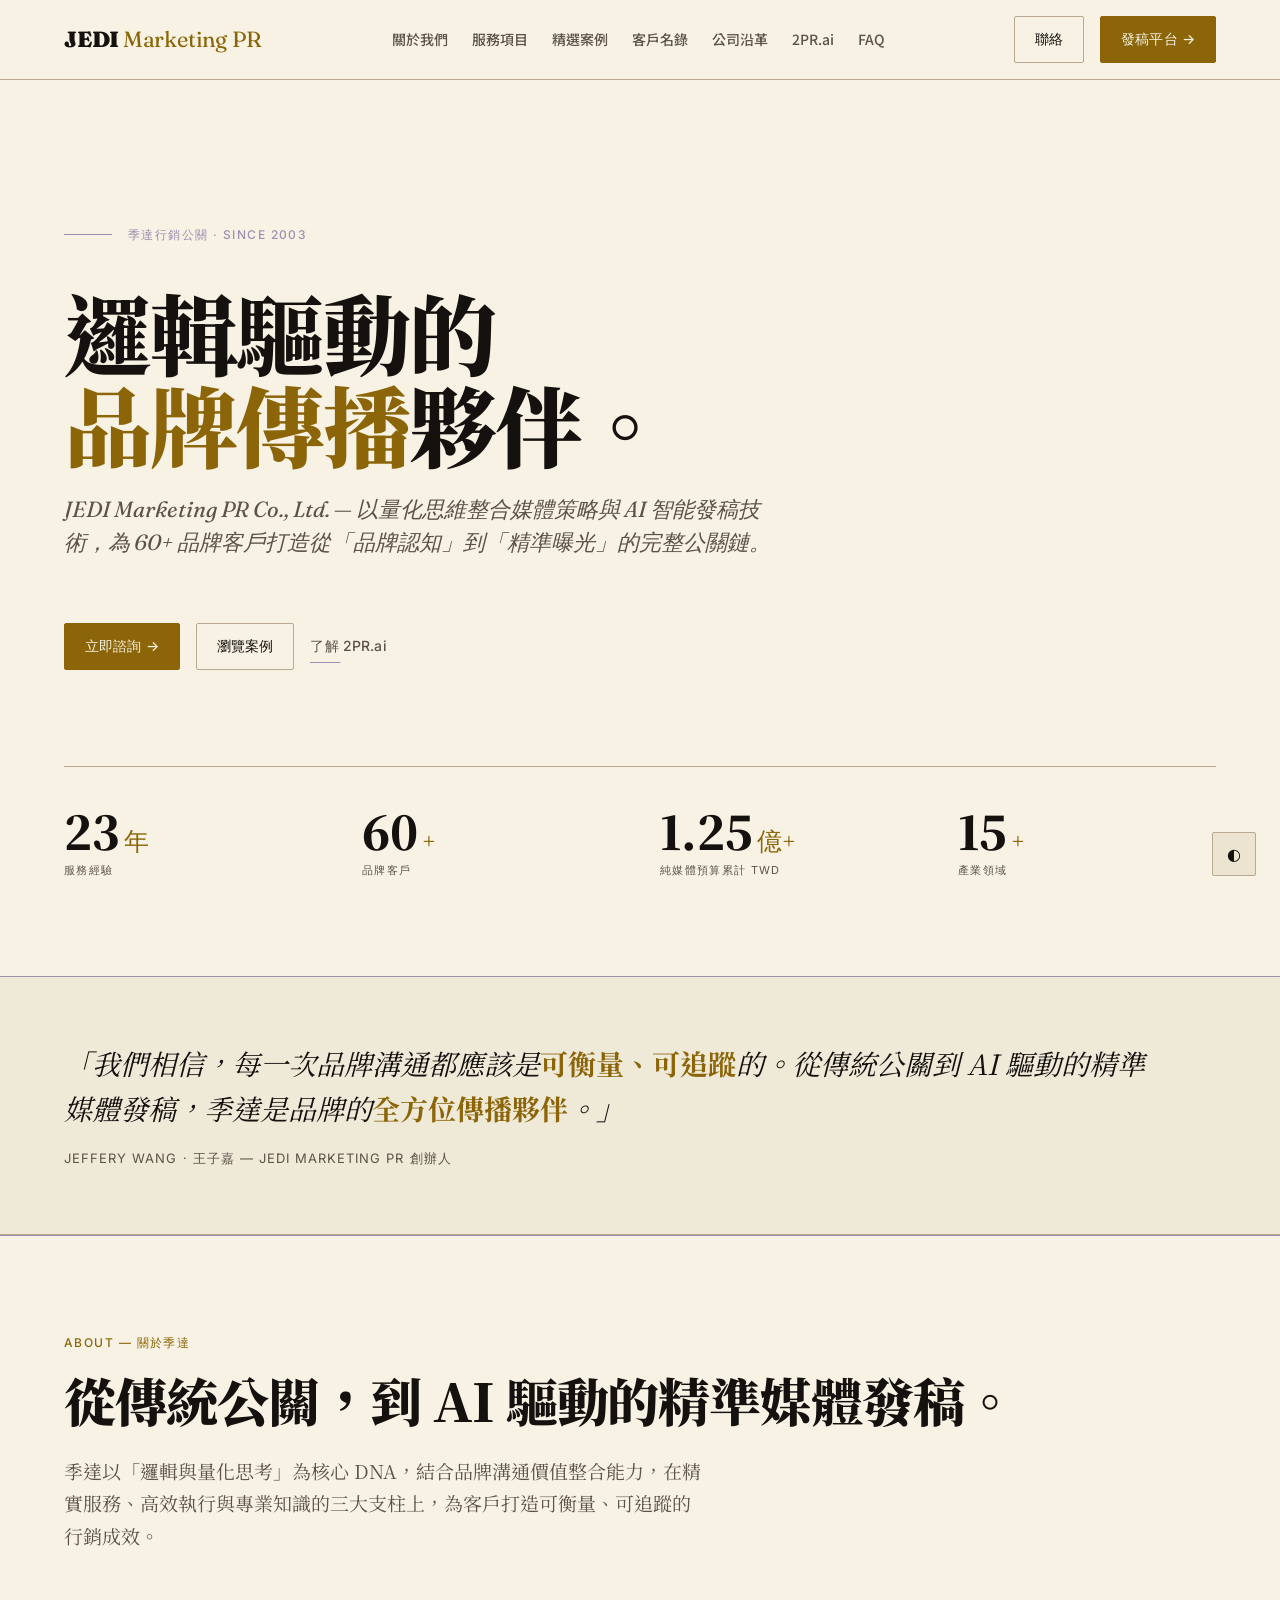
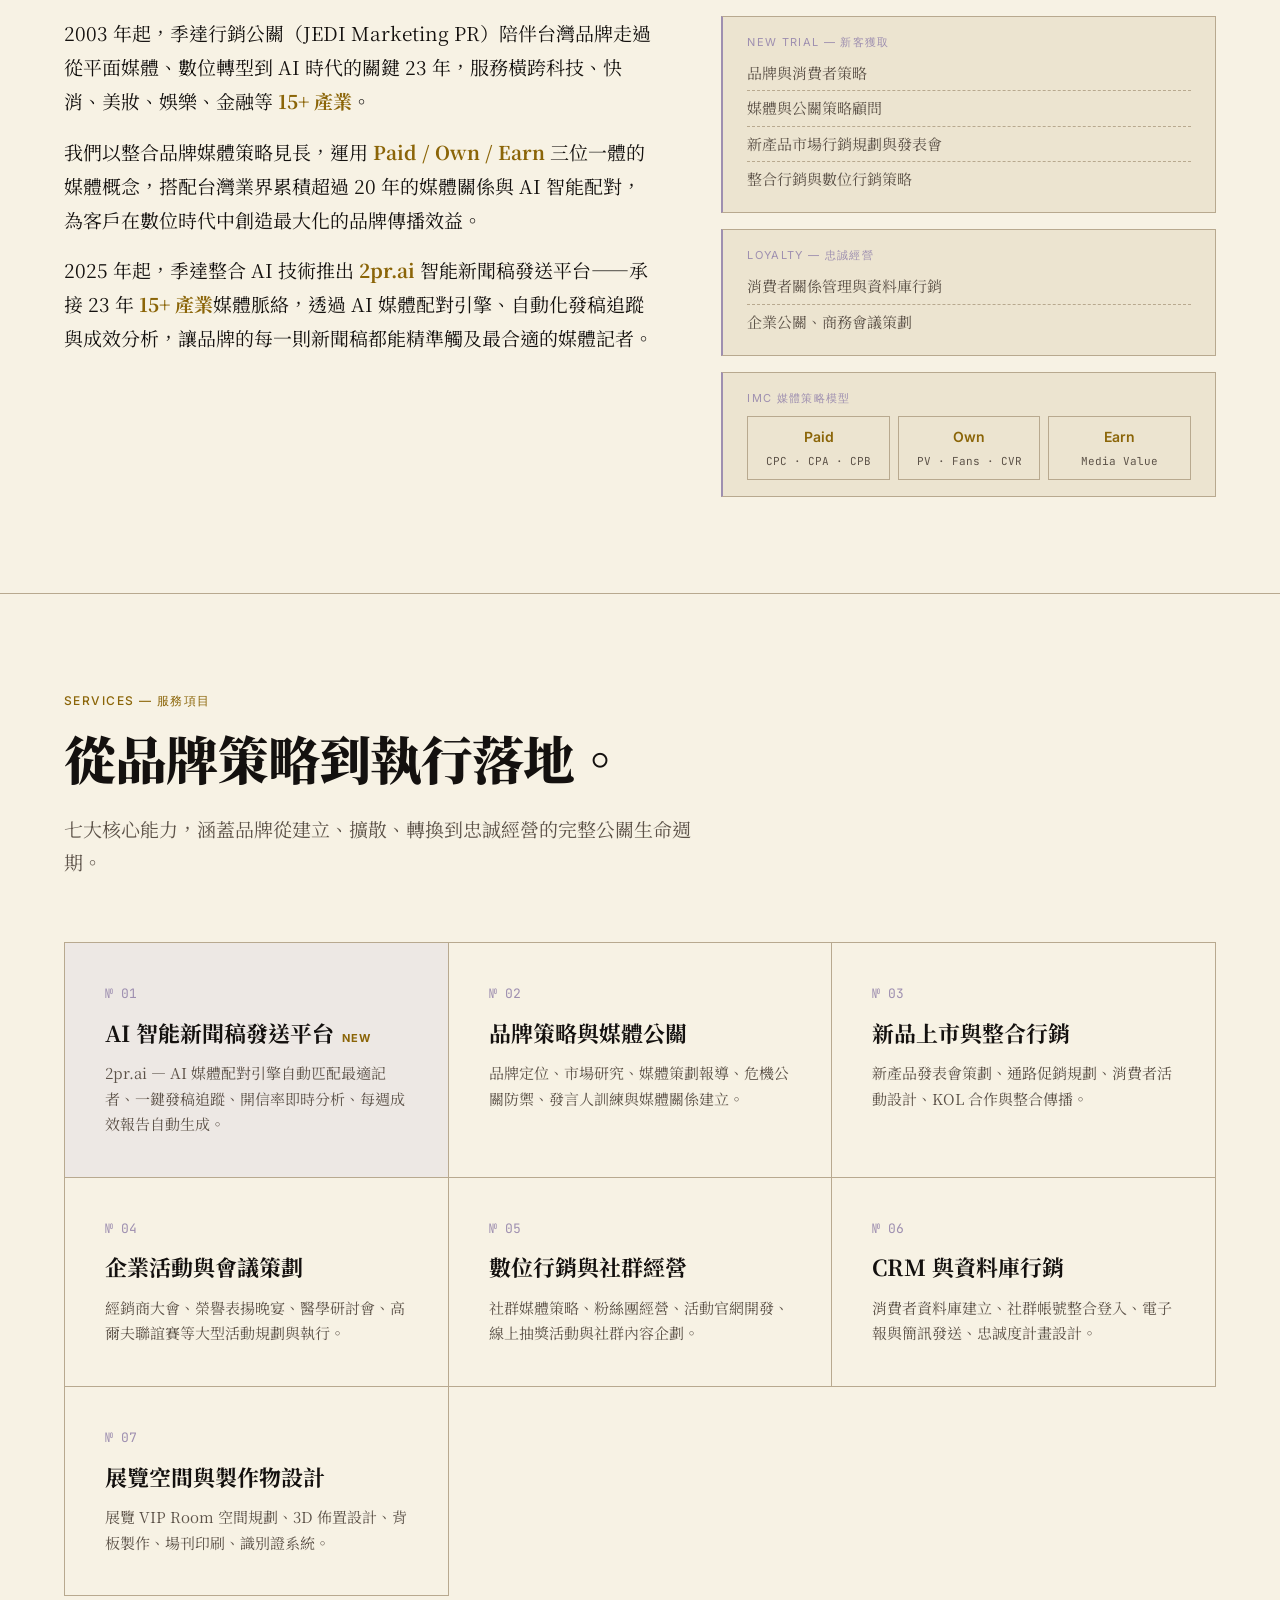
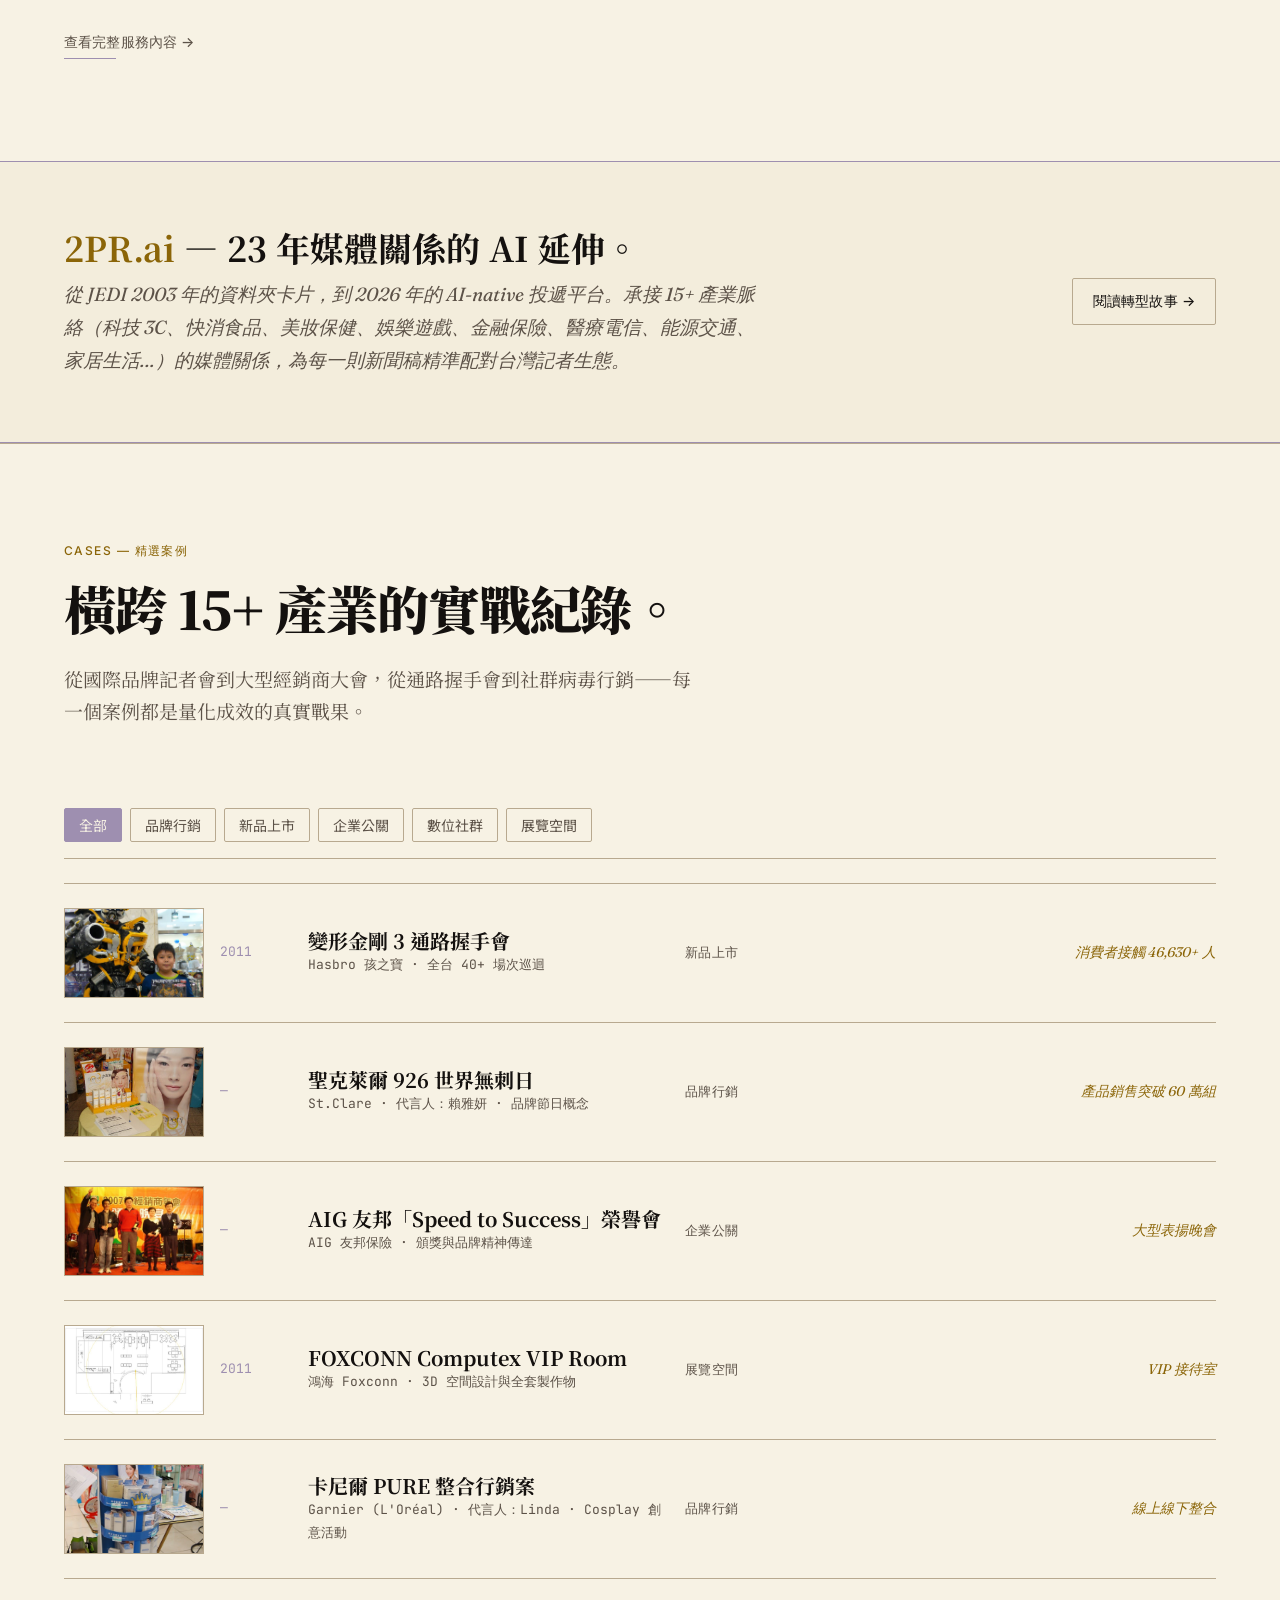
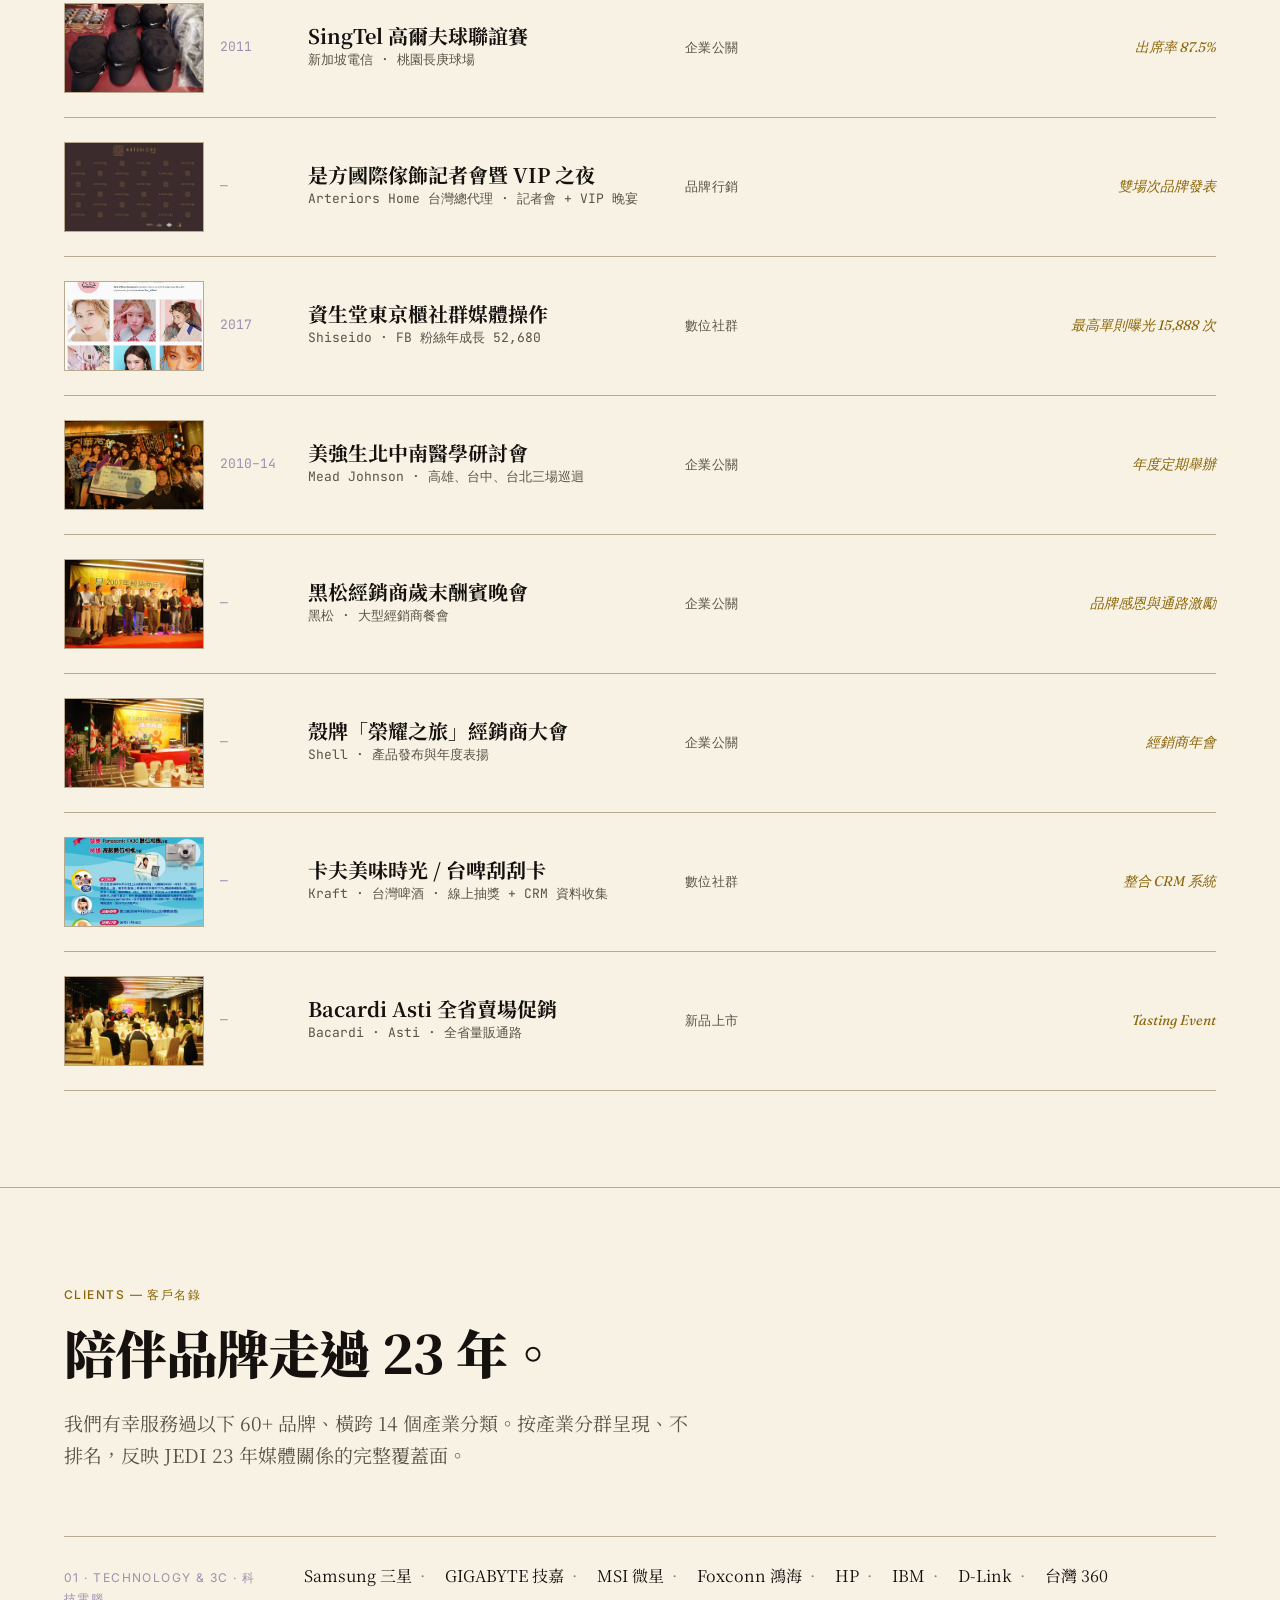
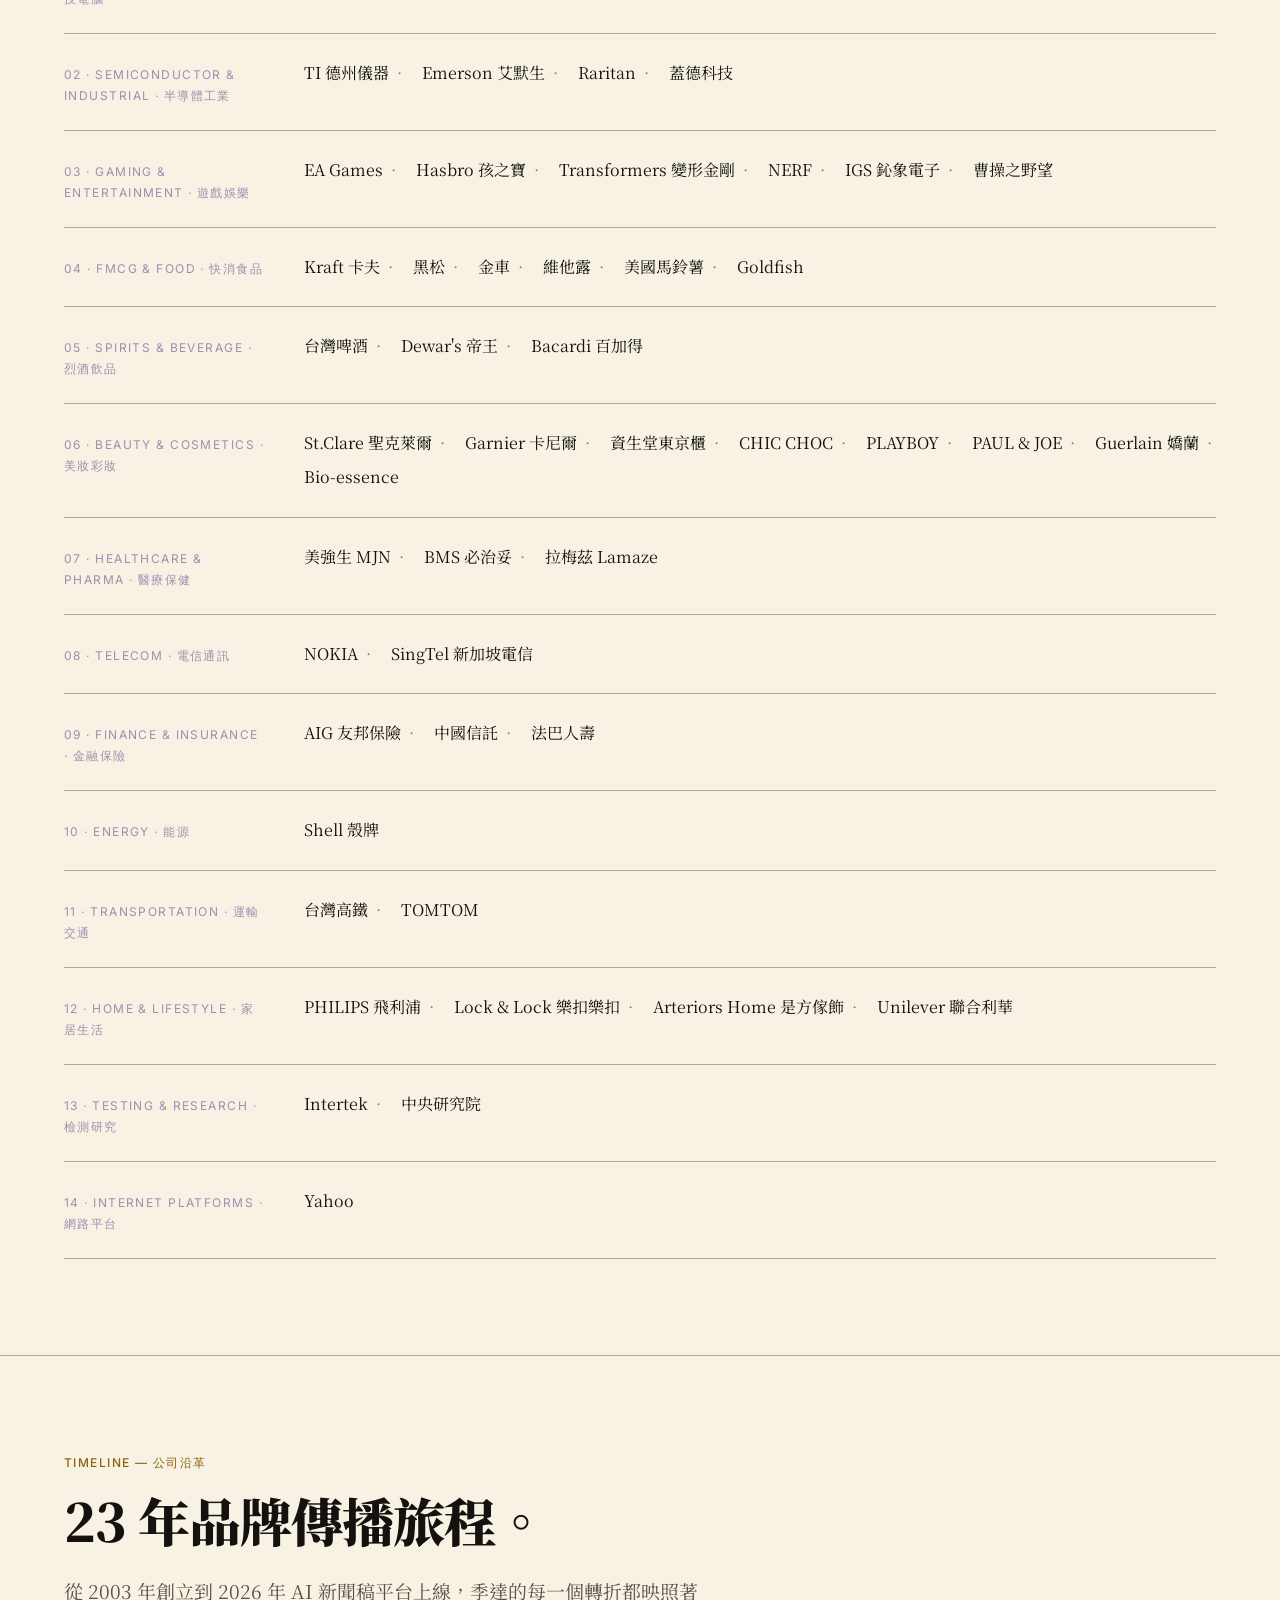
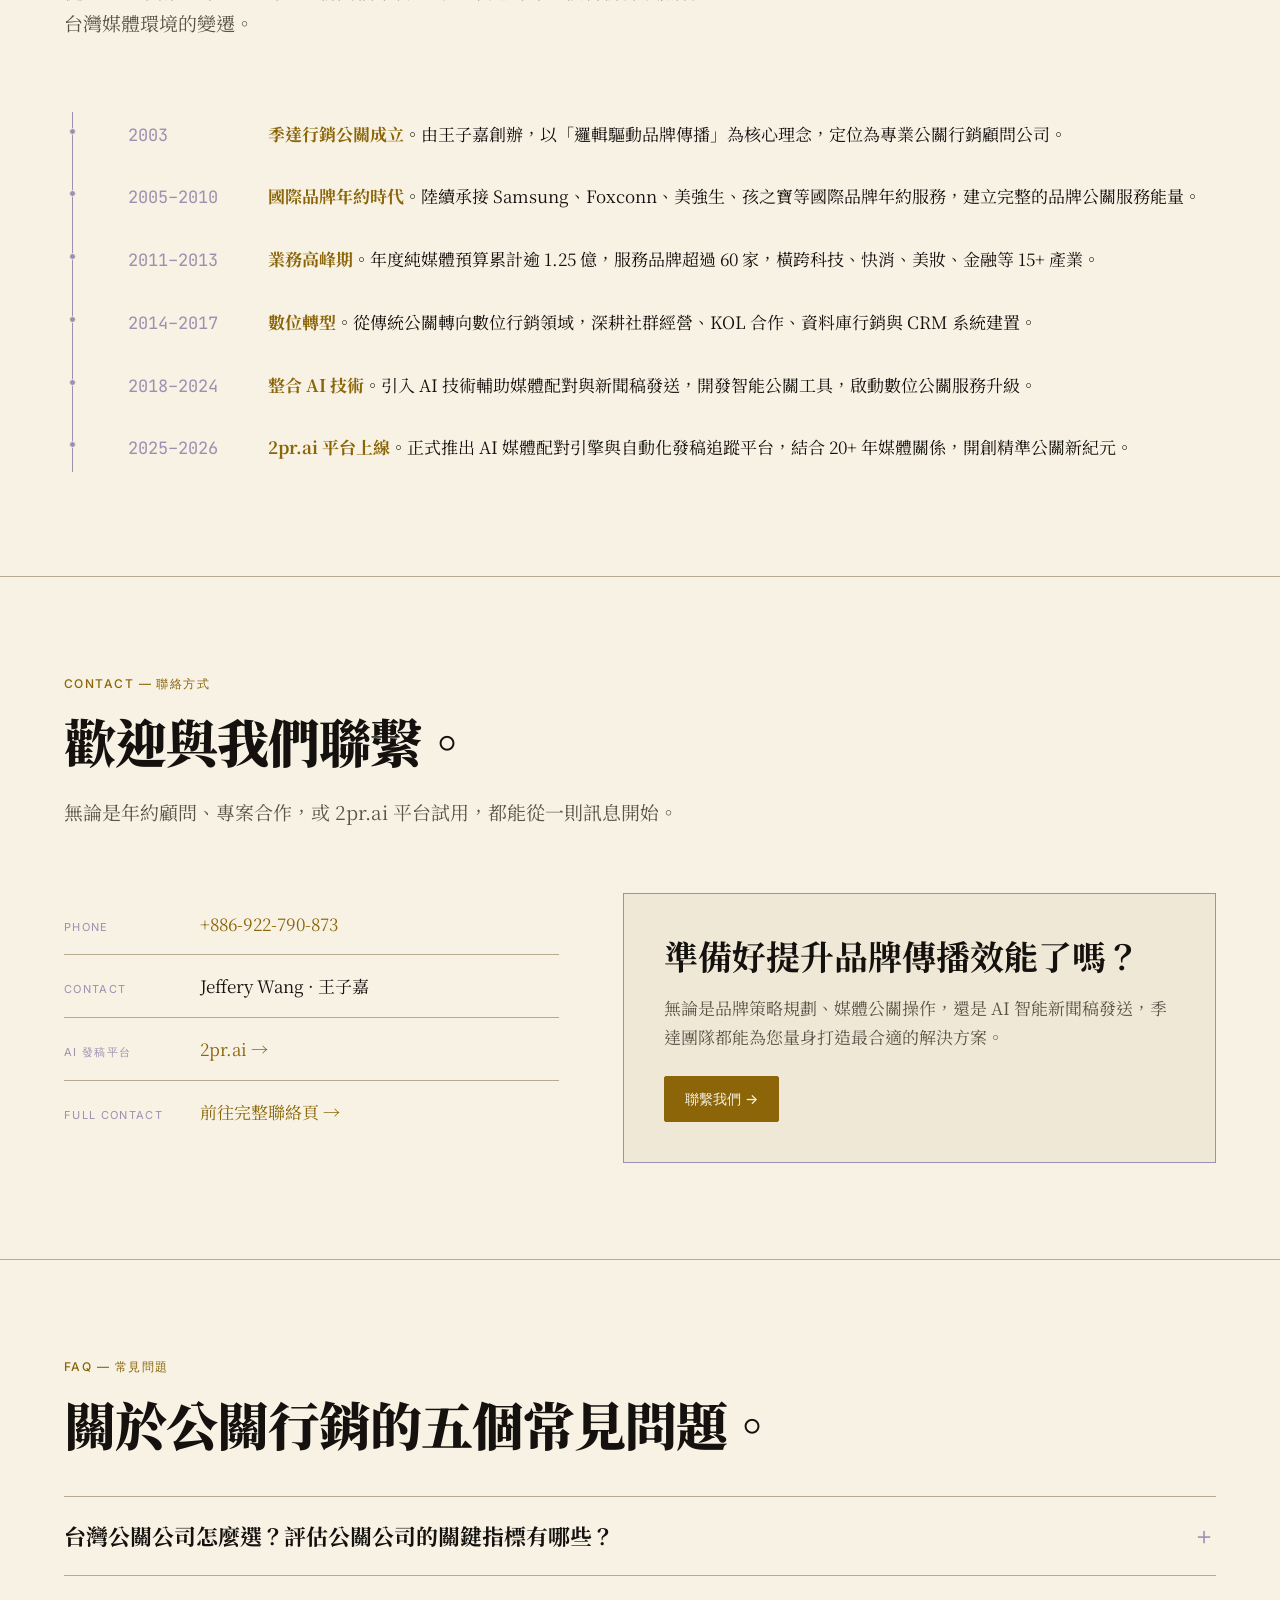
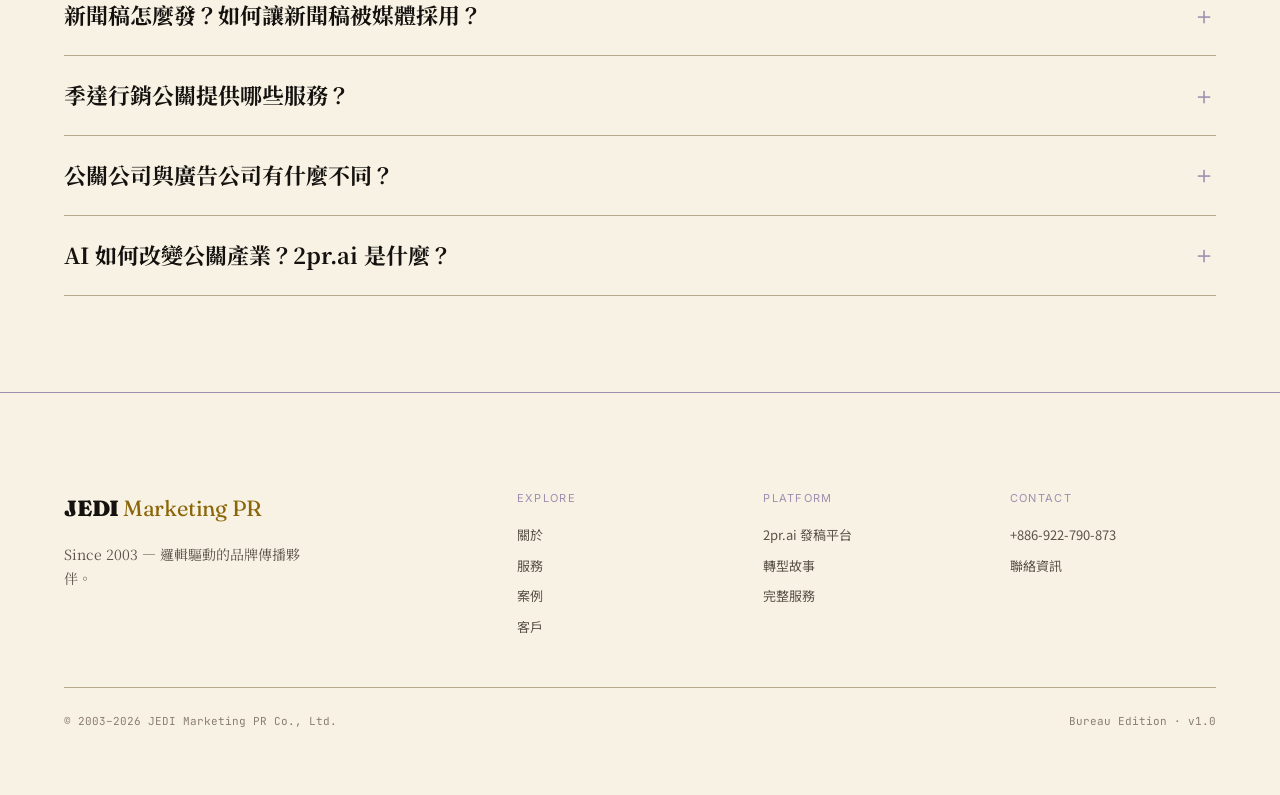
==== commit bd47ad65: "content: broaden 2PR positioning to match JEDI 15+ industry heritage Prior rebuild narrowed 2PR call" ====
--- a/index.html
+++ b/index.html
@@ -21,6 +21,8 @@
 <link rel="icon" type="image/png" sizes="16x16" href="favicon-16x16.png">
 <link rel="manifest" href="site.webmanifest">
 <link rel="shortcut icon" href="favicon.ico">
+<meta name="theme-color" content="#9E8FB0" media="(prefers-color-scheme: light)">
+<meta name="theme-color" content="#B8A7D6" media="(prefers-color-scheme: dark)">
 
 <script type="application/ld+json">
 {
@@ -468,7 +470,7 @@
       <div class="about-prose">
         <p>2003 年起，季達行銷公關（JEDI Marketing PR）陪伴台灣品牌走過從平面媒體、數位轉型到 AI 時代的關鍵 23 年，服務橫跨科技、快消、美妝、娛樂、金融等 <strong>15+ 產業</strong>。</p>
         <p>我們以整合品牌媒體策略見長，運用 <strong>Paid / Own / Earn</strong> 三位一體的媒體概念，搭配台灣業界累積超過 20 年的媒體關係與 AI 智能配對，為客戶在數位時代中創造最大化的品牌傳播效益。</p>
-        <p>2025 年起，季達整合 AI 技術推出 <strong>2pr.ai</strong> 智能新聞稿發送平台——透過 AI 媒體配對引擎、自動化發稿追蹤與成效分析，讓品牌的每一則新聞稿都能精準觸及最合適的媒體記者。</p>
+        <p>2025 年起，季達整合 AI 技術推出 <strong>2pr.ai</strong> 智能新聞稿發送平台——承接 23 年 <strong>15+ 產業</strong>媒體脈絡，透過 AI 媒體配對引擎、自動化發稿追蹤與成效分析，讓品牌的每一則新聞稿都能精準觸及最合適的媒體記者。</p>
       </div>
       <aside class="about-side">
         <div class="side-card">
@@ -556,8 +558,8 @@
   <div class="container">
     <div class="two-pr-inner">
       <div>
-        <h3><em>2PR.ai</em> — 20 年媒體關係的 AI 轉型。</h3>
-        <p>從 JEDI 2003 年的資料夾卡片，到 2026 年的 AI-native 投遞平台。為 B2B 科技、製造、生技新品上市設計的精準媒體發稿系統。</p>
+        <h3><em>2PR.ai</em> — 23 年媒體關係的 AI 延伸。</h3>
+        <p>從 JEDI 2003 年的資料夾卡片，到 2026 年的 AI-native 投遞平台。承接 15+ 產業脈絡（科技 3C、快消食品、美妝保健、娛樂遊戲、金融保險、醫療電信、能源交通、家居生活…）的媒體關係，為每一則新聞稿精準配對台灣記者生態。</p>
       </div>
       <a href="2pr.html" class="btn btn--ghost">閱讀轉型故事 →</a>
     </div>
@@ -720,43 +722,91 @@
   <div class="container">
     <span class="small-caps section__label">Clients — 客戶名錄</span>
     <h2 class="section__title">陪伴品牌走過 23 年。</h2>
-    <p class="section__lede">我們有幸服務過以下 60+ 品牌。以下依產業分群，按合作時序不排名。</p>
+    <p class="section__lede">我們有幸服務過以下 60+ 品牌、橫跨 14 個產業分類。按產業分群呈現、不排名，反映 JEDI 23 年媒體關係的完整覆蓋面。</p>
 
     <div class="brand-wall">
       <div class="brand-group">
-        <div class="brand-group__label">Technology &amp; 3C</div>
-        <div class="brand-group__list">
-          <span class="brand-cell">Samsung 三星</span><span class="brand-cell">GIGABYTE 技嘉</span><span class="brand-cell">MSI 微星</span><span class="brand-cell">Foxconn 鴻海</span><span class="brand-cell">HP</span><span class="brand-cell">IBM</span><span class="brand-cell">Emerson</span><span class="brand-cell">Raritan</span><span class="brand-cell">D-Link</span><span class="brand-cell">台灣 360</span><span class="brand-cell">蓋德科技</span><span class="brand-cell">TI 德州儀器</span>
-        </div>
-      </div>
-      <div class="brand-group">
-        <div class="brand-group__label">Gaming &amp; Entertainment</div>
-        <div class="brand-group__list">
-          <span class="brand-cell">EA Games</span><span class="brand-cell">Hasbro 孩之寶</span><span class="brand-cell">Transformers</span><span class="brand-cell">NERF</span><span class="brand-cell">IGS 鈊象電子</span><span class="brand-cell">曹操之野望</span>
-        </div>
-      </div>
-      <div class="brand-group">
-        <div class="brand-group__label">FMCG &amp; F&amp;B</div>
-        <div class="brand-group__list">
-          <span class="brand-cell">Kraft 卡夫</span><span class="brand-cell">台灣啤酒</span><span class="brand-cell">黑松</span><span class="brand-cell">金車</span><span class="brand-cell">維他露</span><span class="brand-cell">美國馬鈴薯</span><span class="brand-cell">Dewar's</span><span class="brand-cell">Bacardi</span><span class="brand-cell">Goldfish</span>
-        </div>
-      </div>
-      <div class="brand-group">
-        <div class="brand-group__label">Beauty &amp; Wellness</div>
+        <div class="brand-group__label">01 · Technology &amp; 3C · 科技電腦</div>
+        <div class="brand-group__list">
+          <span class="brand-cell">Samsung 三星</span><span class="brand-cell">GIGABYTE 技嘉</span><span class="brand-cell">MSI 微星</span><span class="brand-cell">Foxconn 鴻海</span><span class="brand-cell">HP</span><span class="brand-cell">IBM</span><span class="brand-cell">D-Link</span><span class="brand-cell">台灣 360</span>
+        </div>
+      </div>
+      <div class="brand-group">
+        <div class="brand-group__label">02 · Semiconductor &amp; Industrial · 半導體工業</div>
+        <div class="brand-group__list">
+          <span class="brand-cell">TI 德州儀器</span><span class="brand-cell">Emerson 艾默生</span><span class="brand-cell">Raritan</span><span class="brand-cell">蓋德科技</span>
+        </div>
+      </div>
+      <div class="brand-group">
+        <div class="brand-group__label">03 · Gaming &amp; Entertainment · 遊戲娛樂</div>
+        <div class="brand-group__list">
+          <span class="brand-cell">EA Games</span><span class="brand-cell">Hasbro 孩之寶</span><span class="brand-cell">Transformers 變形金剛</span><span class="brand-cell">NERF</span><span class="brand-cell">IGS 鈊象電子</span><span class="brand-cell">曹操之野望</span>
+        </div>
+      </div>
+      <div class="brand-group">
+        <div class="brand-group__label">04 · FMCG &amp; Food · 快消食品</div>
+        <div class="brand-group__list">
+          <span class="brand-cell">Kraft 卡夫</span><span class="brand-cell">黑松</span><span class="brand-cell">金車</span><span class="brand-cell">維他露</span><span class="brand-cell">美國馬鈴薯</span><span class="brand-cell">Goldfish</span>
+        </div>
+      </div>
+      <div class="brand-group">
+        <div class="brand-group__label">05 · Spirits &amp; Beverage · 烈酒飲品</div>
+        <div class="brand-group__list">
+          <span class="brand-cell">台灣啤酒</span><span class="brand-cell">Dewar's 帝王</span><span class="brand-cell">Bacardi 百加得</span>
+        </div>
+      </div>
+      <div class="brand-group">
+        <div class="brand-group__label">06 · Beauty &amp; Cosmetics · 美妝彩妝</div>
         <div class="brand-group__list">
           <span class="brand-cell">St.Clare 聖克萊爾</span><span class="brand-cell">Garnier 卡尼爾</span><span class="brand-cell">資生堂東京櫃</span><span class="brand-cell">CHIC CHOC</span><span class="brand-cell">PLAYBOY</span><span class="brand-cell">PAUL &amp; JOE</span><span class="brand-cell">Guerlain 嬌蘭</span><span class="brand-cell">Bio-essence</span>
         </div>
       </div>
       <div class="brand-group">
-        <div class="brand-group__label">Healthcare · Telecom · Finance</div>
-        <div class="brand-group__list">
-          <span class="brand-cell">美強生 MJN</span><span class="brand-cell">BMS 必治妥</span><span class="brand-cell">拉梅茲 Lamaze</span><span class="brand-cell">NOKIA</span><span class="brand-cell">SingTel</span><span class="brand-cell">AIG 友邦</span><span class="brand-cell">中國信託</span><span class="brand-cell">法巴人壽</span>
-        </div>
-      </div>
-      <div class="brand-group">
-        <div class="brand-group__label">Lifestyle &amp; Others</div>
-        <div class="brand-group__list">
-          <span class="brand-cell">Unilever 聯合利華</span><span class="brand-cell">PHILIPS 飛利浦</span><span class="brand-cell">TOMTOM</span><span class="brand-cell">Lock &amp; Lock 樂扣樂扣</span><span class="brand-cell">Arteriors Home</span><span class="brand-cell">Shell 殼牌</span><span class="brand-cell">台灣高鐵</span><span class="brand-cell">Intertek</span><span class="brand-cell">中央研究院</span><span class="brand-cell">Yahoo</span>
+        <div class="brand-group__label">07 · Healthcare &amp; Pharma · 醫療保健</div>
+        <div class="brand-group__list">
+          <span class="brand-cell">美強生 MJN</span><span class="brand-cell">BMS 必治妥</span><span class="brand-cell">拉梅茲 Lamaze</span>
+        </div>
+      </div>
+      <div class="brand-group">
+        <div class="brand-group__label">08 · Telecom · 電信通訊</div>
+        <div class="brand-group__list">
+          <span class="brand-cell">NOKIA</span><span class="brand-cell">SingTel 新加坡電信</span>
+        </div>
+      </div>
+      <div class="brand-group">
+        <div class="brand-group__label">09 · Finance &amp; Insurance · 金融保險</div>
+        <div class="brand-group__list">
+          <span class="brand-cell">AIG 友邦保險</span><span class="brand-cell">中國信託</span><span class="brand-cell">法巴人壽</span>
+        </div>
+      </div>
+      <div class="brand-group">
+        <div class="brand-group__label">10 · Energy · 能源</div>
+        <div class="brand-group__list">
+          <span class="brand-cell">Shell 殼牌</span>
+        </div>
+      </div>
+      <div class="brand-group">
+        <div class="brand-group__label">11 · Transportation · 運輸交通</div>
+        <div class="brand-group__list">
+          <span class="brand-cell">台灣高鐵</span><span class="brand-cell">TOMTOM</span>
+        </div>
+      </div>
+      <div class="brand-group">
+        <div class="brand-group__label">12 · Home &amp; Lifestyle · 家居生活</div>
+        <div class="brand-group__list">
+          <span class="brand-cell">PHILIPS 飛利浦</span><span class="brand-cell">Lock &amp; Lock 樂扣樂扣</span><span class="brand-cell">Arteriors Home 是方傢飾</span><span class="brand-cell">Unilever 聯合利華</span>
+        </div>
+      </div>
+      <div class="brand-group">
+        <div class="brand-group__label">13 · Testing &amp; Research · 檢測研究</div>
+        <div class="brand-group__list">
+          <span class="brand-cell">Intertek</span><span class="brand-cell">中央研究院</span>
+        </div>
+      </div>
+      <div class="brand-group">
+        <div class="brand-group__label">14 · Internet Platforms · 網路平台</div>
+        <div class="brand-group__list">
+          <span class="brand-cell">Yahoo</span>
         </div>
       </div>
     </div>
